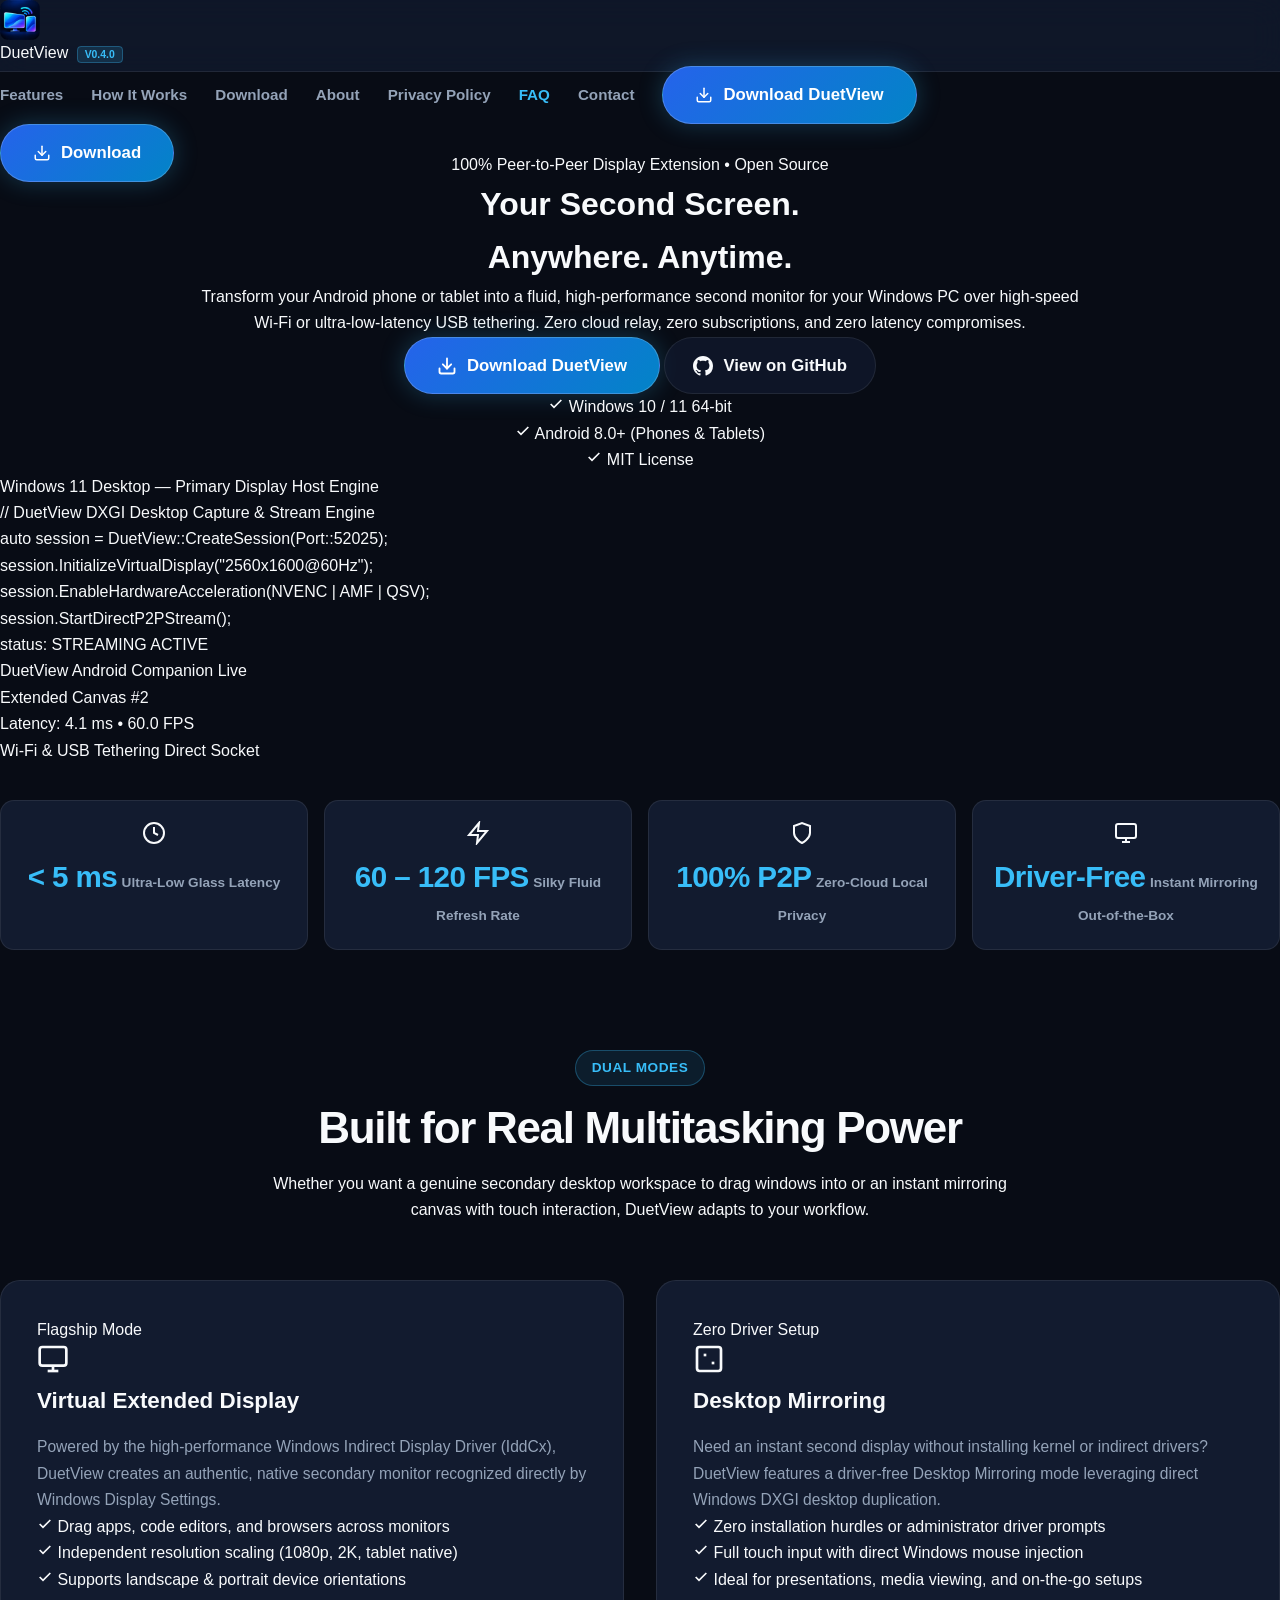
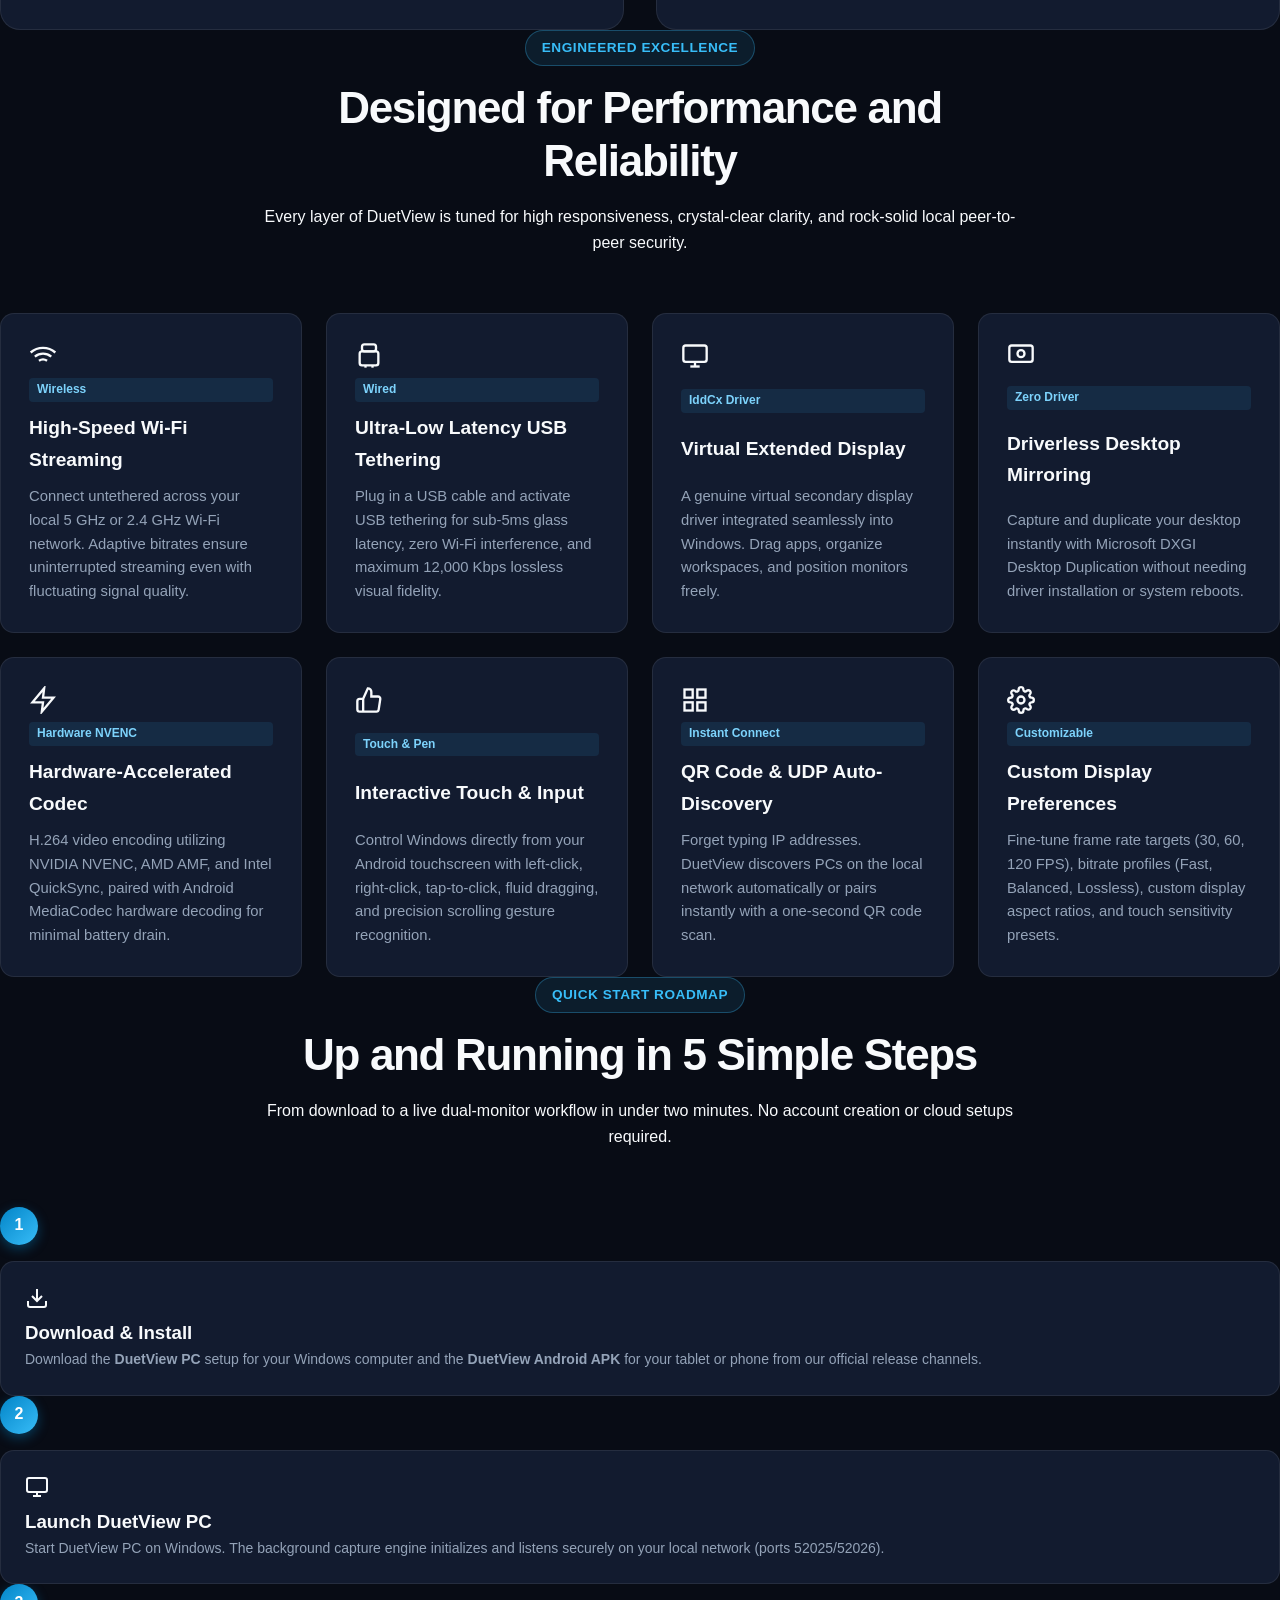
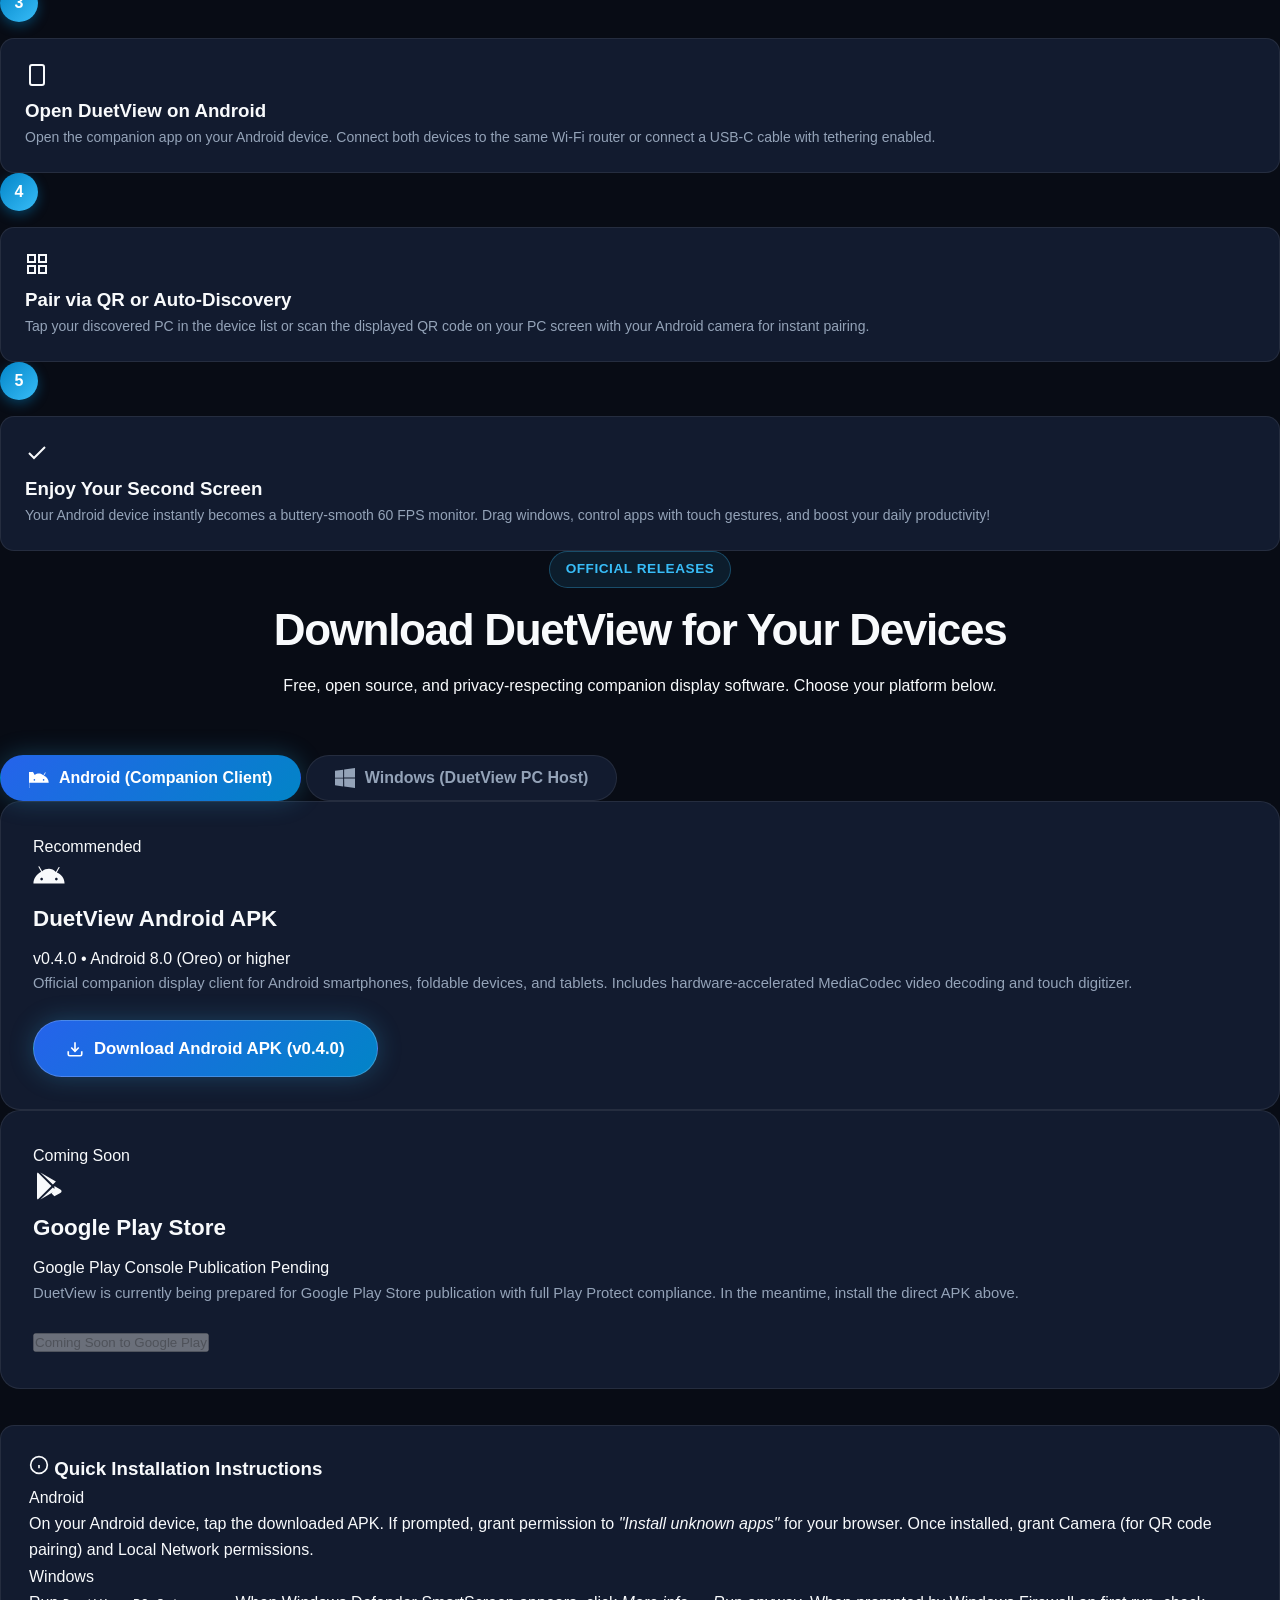
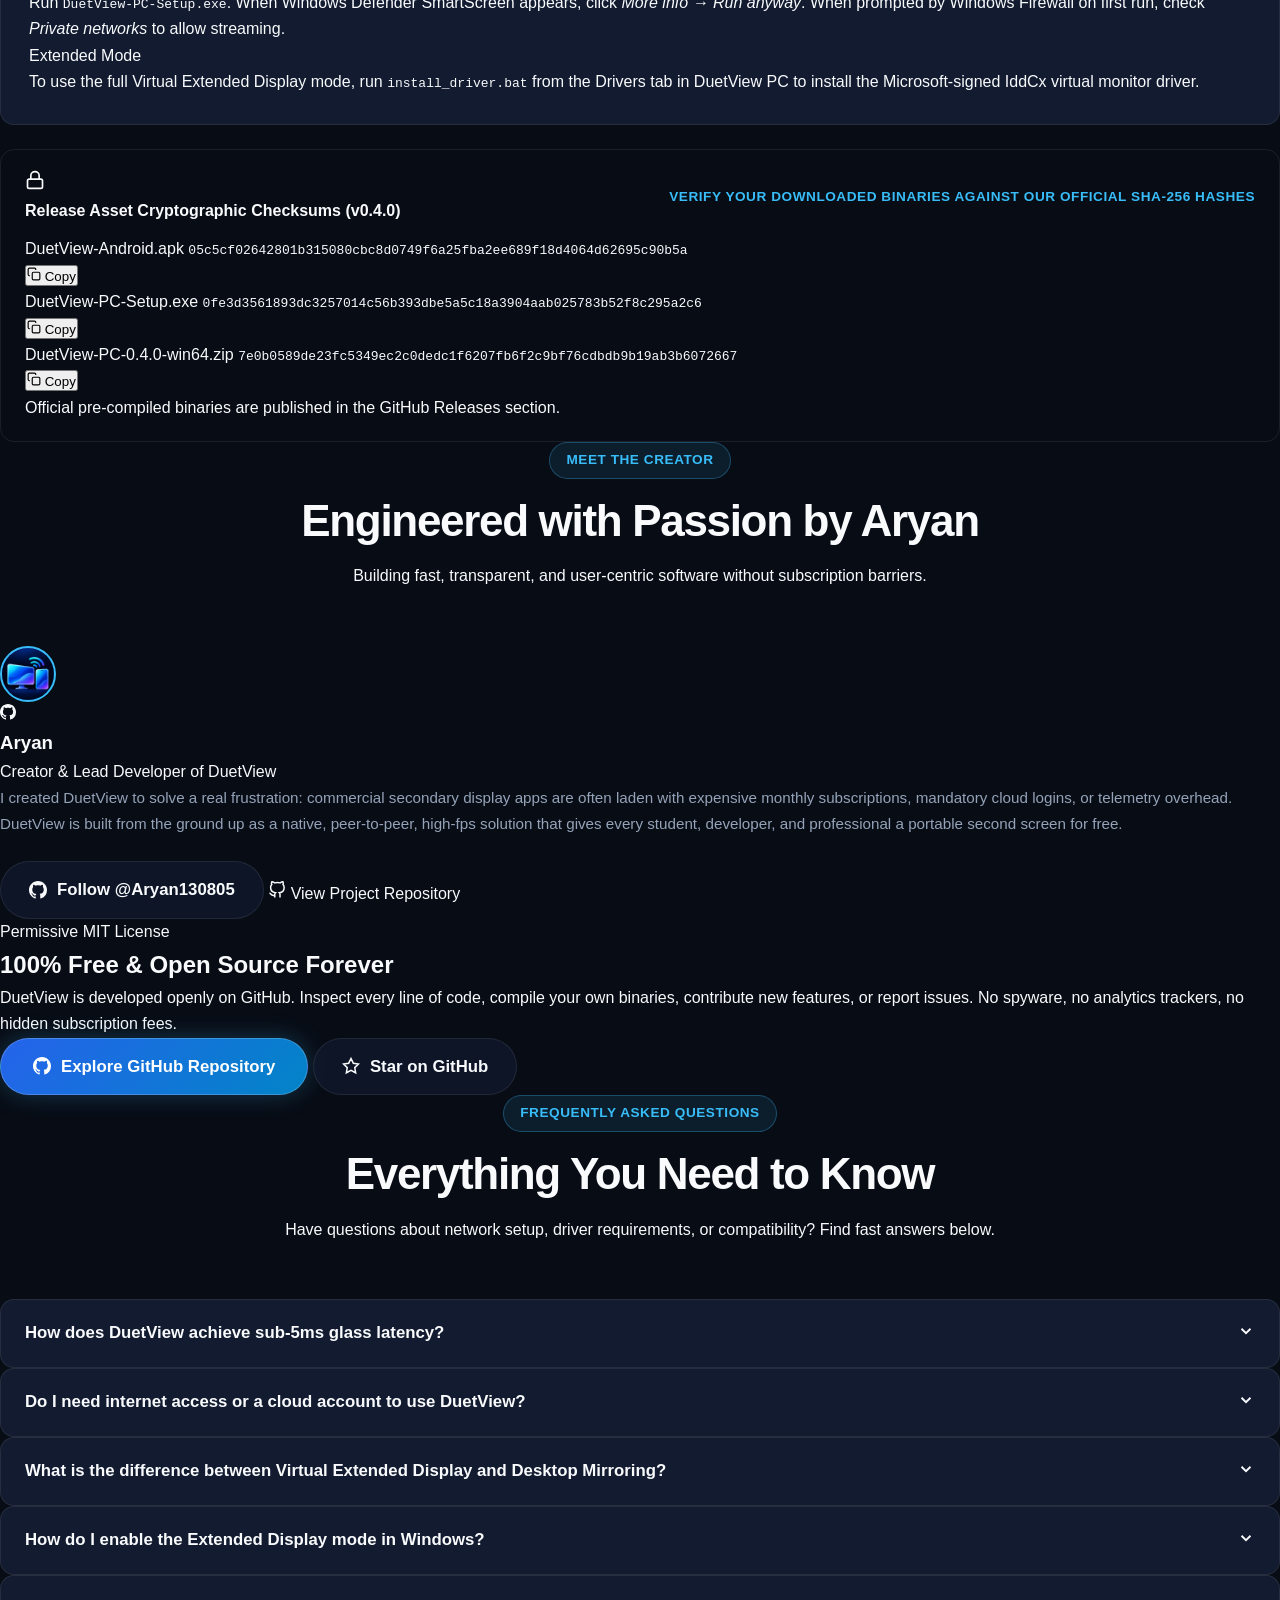
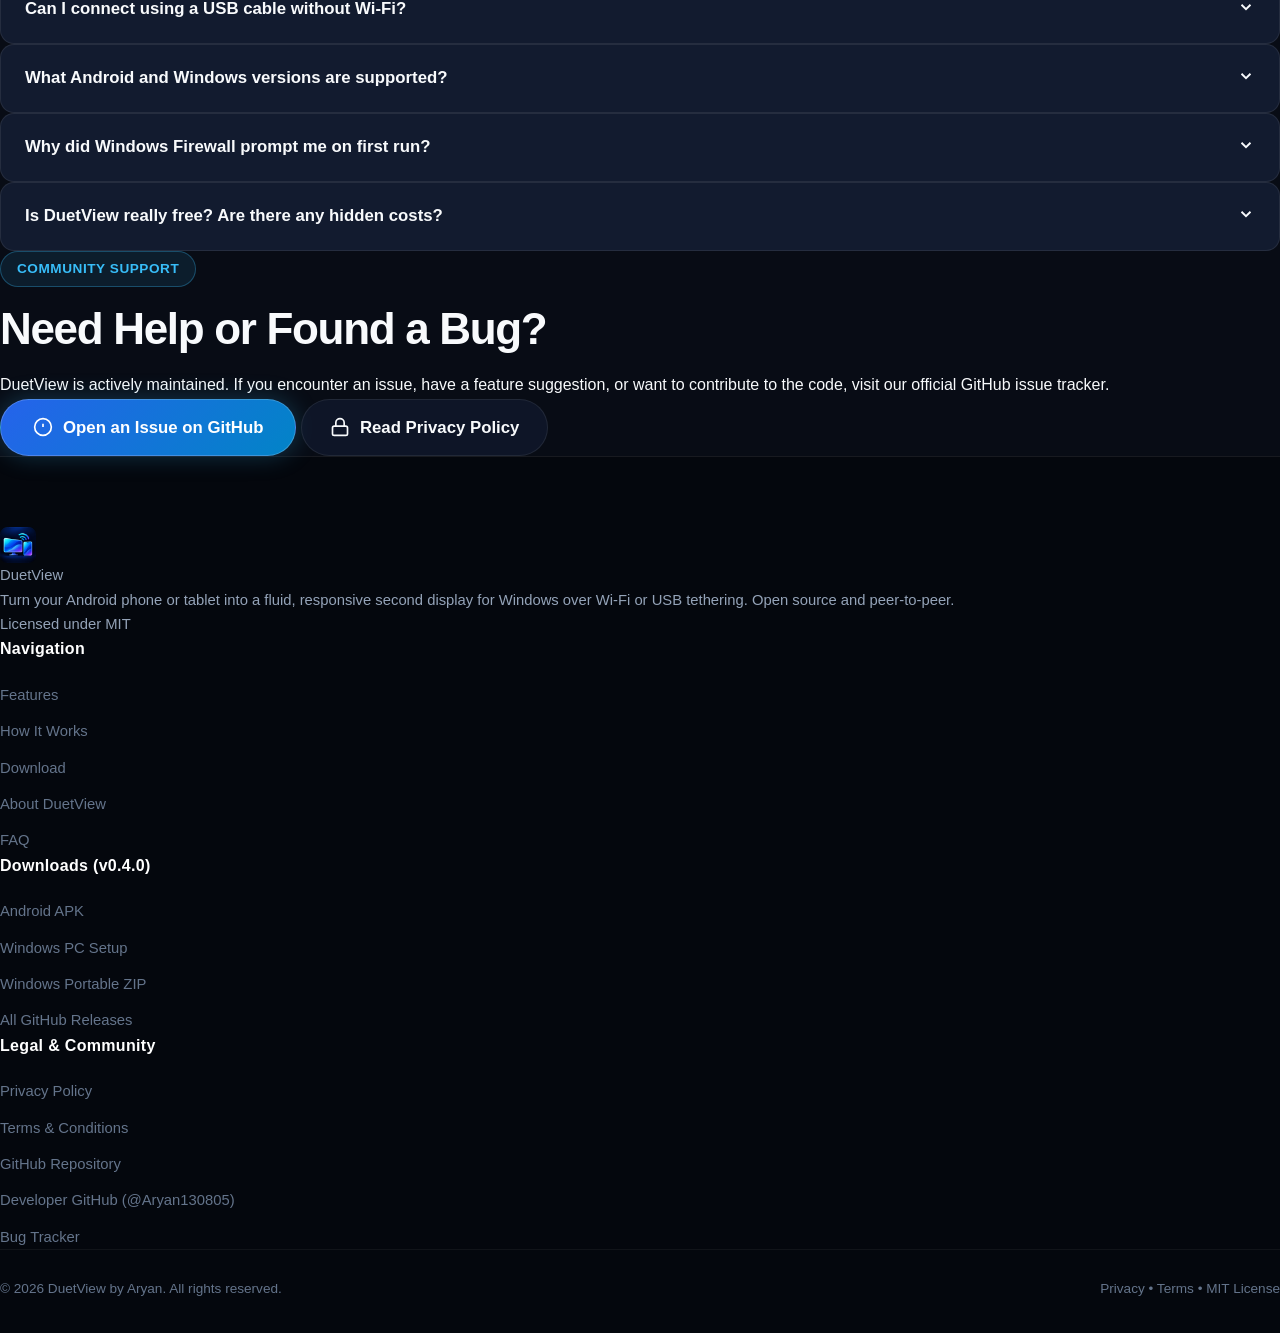
==== index.html @ ce43d52e "feat(website): build official DuetView product website inspired by Campus Saathi" ====
<!DOCTYPE html>
<html lang="en">
<head>
  <meta charset="UTF-8">
  <meta name="viewport" content="width=device-width, initial-scale=1.0">
  <title>DuetView — Turn Your Android Device into a Second Monitor for Windows</title>
  <meta name="description" content="DuetView transforms your Android phone or tablet into a fluid, high-performance second display for Windows over Wi-Fi or USB tethering. 100% peer-to-peer, zero-cloud data, open source.">
  <meta name="keywords" content="DuetView, second display, second monitor, Android monitor, Windows extended display, portable monitor, low latency streaming, IddCx driver, peer-to-peer screen share">
  <meta name="author" content="Aryan (@Aryan130805)">

  <!-- Open Graph / Facebook -->
  <meta property="og:type" content="website">
  <meta property="og:url" content="https://aryan130805.github.io/DuetView/">
  <meta property="og:title" content="DuetView — Your Second Screen. Anywhere. Anytime.">
  <meta property="og:description" content="Transform your Android phone or tablet into a high-performance second monitor for your Windows PC over Wi-Fi or USB tethering. Sub-5ms latency, peer-to-peer, zero cloud relay.">
  <meta property="og:image" content="assets/website/images/duetview_icon.png">

  <!-- Twitter Card -->
  <meta name="twitter:card" content="summary_large_image">
  <meta name="twitter:title" content="DuetView — Turn Your Android Device into a Second Monitor">
  <meta name="twitter:description" content="Zero cloud relay. Sub-5ms latency. Hardware-accelerated H.264 peer-to-peer streaming for Windows & Android.">
  <meta name="twitter:image" content="assets/website/images/duetview_icon.png">

  <!-- Favicon -->
  <link rel="icon" type="image/png" href="favicon.png">
  <link rel="apple-touch-icon" href="assets/website/images/duetview_icon.png">

  <!-- Fonts & Stylesheet -->
  <link rel="preconnect" href="https://fonts.googleapis.com">
  <link rel="preconnect" href="https://fonts.gstatic.com" crossorigin>
  <link href="https://fonts.googleapis.com/css2?family=Inter:wght@300;400;500;600;700;800&family=JetBrains+Mono:wght@400;500;600&display=swap" rel="stylesheet">
  <link rel="stylesheet" href="assets/website/css/style.css">
</head>
<body>

  <!-- =====================================================================
       1. NAVIGATION BAR
       ===================================================================== -->
  <nav class="navbar" id="navbar">
    <div class="nav-container">
      <a href="#" class="nav-brand" aria-label="DuetView Home">
        <img src="assets/website/images/duetview_icon.png" alt="DuetView Logo" class="brand-logo" width="40" height="40">
        <div class="brand-text-group">
          <span class="brand-name">Duet<span class="brand-highlight">View</span></span>
          <span class="brand-badge">v0.4.0</span>
        </div>
      </a>

      <ul class="nav-menu" id="nav-menu">
        <li class="nav-item"><a href="#features" class="nav-link">Features</a></li>
        <li class="nav-item"><a href="#how-it-works" class="nav-link">How It Works</a></li>
        <li class="nav-item"><a href="#download" class="nav-link">Download</a></li>
        <li class="nav-item"><a href="#about" class="nav-link">About</a></li>
        <li class="nav-item"><a href="privacy.html" class="nav-link">Privacy Policy</a></li>
        <li class="nav-item"><a href="#faq" class="nav-link">FAQ</a></li>
        <li class="nav-item"><a href="#contact" class="nav-link">Contact</a></li>
        <li class="nav-item mobile-cta-item">
          <a href="#download" class="btn btn-primary nav-cta-btn">
            <svg width="18" height="18" viewBox="0 0 24 24" fill="none" stroke="currentColor" stroke-width="2" stroke-linecap="round" stroke-linejoin="round"><path d="M21 15v4a2 2 0 0 1-2 2H5a2 2 0 0 1-2-2v-4"></path><polyline points="7 10 12 15 17 10"></polyline><line x1="12" y1="15" x2="12" y2="3"></line></svg>
            Download DuetView
          </a>
        </li>
      </ul>

      <div class="nav-actions">
        <a href="#download" class="btn btn-primary nav-cta-desktop">
          <svg width="18" height="18" viewBox="0 0 24 24" fill="none" stroke="currentColor" stroke-width="2" stroke-linecap="round" stroke-linejoin="round"><path d="M21 15v4a2 2 0 0 1-2 2H5a2 2 0 0 1-2-2v-4"></path><polyline points="7 10 12 15 17 10"></polyline><line x1="12" y1="15" x2="12" y2="3"></line></svg>
          <span>Download</span>
        </a>
        <button class="hamburger" id="hamburger" aria-label="Toggle navigation menu" aria-expanded="false">
          <span class="bar"></span>
          <span class="bar"></span>
          <span class="bar"></span>
        </button>
      </div>
    </div>
  </nav>

  <!-- =====================================================================
       2. HERO SECTION
       ===================================================================== -->
  <header class="hero-section" id="home">
    <div class="hero-glow-blob hero-glow-1"></div>
    <div class="hero-glow-blob hero-glow-2"></div>

    <div class="section-container hero-container">
      <div class="hero-content">
        <div class="badge-pill">
          <span class="pill-dot"></span>
          <span class="pill-text">100% Peer-to-Peer Display Extension • Open Source</span>
        </div>

        <h1 class="hero-title">
          Your Second Screen.<br>
          <span class="text-gradient">Anywhere. Anytime.</span>
        </h1>

        <p class="hero-description">
          Transform your Android phone or tablet into a fluid, high-performance second monitor for your Windows PC over high-speed Wi-Fi or ultra-low-latency USB tethering. Zero cloud relay, zero subscriptions, and zero latency compromises.
        </p>

        <div class="hero-cta-group">
          <a href="#download" class="btn btn-primary btn-lg">
            <svg width="20" height="20" viewBox="0 0 24 24" fill="none" stroke="currentColor" stroke-width="2.2" stroke-linecap="round" stroke-linejoin="round"><path d="M21 15v4a2 2 0 0 1-2 2H5a2 2 0 0 1-2-2v-4"></path><polyline points="7 10 12 15 17 10"></polyline><line x1="12" y1="15" x2="12" y2="3"></line></svg>
            <span>Download DuetView</span>
          </a>
          <a href="https://github.com/Aryan130805/DuetView" target="_blank" rel="noopener noreferrer" class="btn btn-secondary btn-lg">
            <svg width="20" height="20" viewBox="0 0 24 24" fill="currentColor"><path d="M12 0C5.37 0 0 5.37 0 12c0 5.31 3.435 9.795 8.205 11.385.6.105.825-.255.825-.57 0-.285-.015-1.23-.015-2.235-3.015.555-3.795-.735-4.035-1.41-.135-.345-.72-1.41-1.23-1.695-.42-.225-1.02-.78-.015-.795.945-.015 1.62.87 1.845 1.23 1.08 1.815 2.805 1.305 3.495.99.105-.78.42-1.305.765-1.605-2.67-.3-5.46-1.335-5.46-5.925 0-1.305.465-2.385 1.23-3.225-.12-.3-.54-1.53.12-3.18 0 0 1.005-.315 3.3 1.23.96-.27 1.98-.405 3-.405s2.04.135 3 .405c2.295-1.56 3.3-1.23 3.3-1.23.66 1.65.24 2.88.12 3.18.765.84 1.23 1.905 1.23 3.225 0 4.605-2.805 5.625-5.475 5.925.435.375.81 1.095.81 2.22 0 1.605-.015 2.895-.015 3.3 0 .315.225.69.825.57A12.02 12.02 0 0 0 24 12c0-6.63-5.37-12-12-12z"/></svg>
            <span>View on GitHub</span>
          </a>
        </div>

        <div class="hero-proof-badges">
          <div class="proof-badge">
            <svg width="16" height="16" viewBox="0 0 24 24" fill="none" stroke="currentColor" stroke-width="2.5"><polyline points="20 6 9 17 4 12"></polyline></svg>
            <span>Windows 10 / 11 64-bit</span>
          </div>
          <div class="proof-badge">
            <svg width="16" height="16" viewBox="0 0 24 24" fill="none" stroke="currentColor" stroke-width="2.5"><polyline points="20 6 9 17 4 12"></polyline></svg>
            <span>Android 8.0+ (Phones & Tablets)</span>
          </div>
          <div class="proof-badge">
            <svg width="16" height="16" viewBox="0 0 24 24" fill="none" stroke="currentColor" stroke-width="2.5"><polyline points="20 6 9 17 4 12"></polyline></svg>
            <span>MIT License</span>
          </div>
        </div>
      </div>

      <!-- Interactive Dual-Display Showcase Visual -->
      <div class="hero-visual">
        <div class="workspace-mockup-wrapper">
          <!-- Main PC Display Mockup -->
          <div class="mockup-display mockup-pc">
            <div class="mockup-header">
              <div class="mockup-dots">
                <span class="dot dot-red"></span>
                <span class="dot dot-yellow"></span>
                <span class="dot dot-green"></span>
              </div>
              <span class="mockup-title">Windows 11 Desktop — Primary Display</span>
              <span class="mockup-tag">Host Engine</span>
            </div>
            <div class="mockup-screen">
              <div class="mockup-ide">
                <div class="ide-sidebar">
                  <div class="ide-line"></div>
                  <div class="ide-line short"></div>
                  <div class="ide-line"></div>
                </div>
                <div class="ide-code">
                  <span class="code-comment">// DuetView DXGI Desktop Capture & Stream Engine</span><br>
                  <span class="code-kw">auto</span> session = DuetView::CreateSession(Port::<span class="code-val">52025</span>);<br>
                  session.InitializeVirtualDisplay(<span class="code-str">"2560x1600@60Hz"</span>);<br>
                  session.EnableHardwareAcceleration(NVENC | AMF | QSV);<br>
                  session.StartDirectP2PStream();<br>
                  <span class="code-kw">status</span>: <span class="code-highlight">STREAMING ACTIVE</span>
                </div>
              </div>
            </div>
          </div>

          <!-- Connected Android Companion Tablet Mockup -->
          <div class="mockup-display mockup-tablet">
            <div class="mockup-header tablet-header">
              <div class="tablet-camera"></div>
              <span class="mockup-title">DuetView Android Companion</span>
              <span class="live-indicator"><span class="live-dot"></span> Live</span>
            </div>
            <div class="mockup-screen tablet-screen">
              <div class="tablet-content">
                <div class="tablet-badge">Extended Canvas #2</div>
                <div class="tablet-chart">
                  <div class="chart-bar" style="height: 40%"></div>
                  <div class="chart-bar" style="height: 70%"></div>
                  <div class="chart-bar" style="height: 55%"></div>
                  <div class="chart-bar" style="height: 88%"></div>
                  <div class="chart-bar active" style="height: 95%"></div>
                </div>
                <div class="tablet-telemetry-tag">Latency: 4.1 ms • 60.0 FPS</div>
              </div>
            </div>
          </div>

          <!-- Wireless / Cable Sync Wave Element -->
          <div class="sync-beam">
            <div class="beam-glow"></div>
            <span class="beam-label">Wi-Fi & USB Tethering Direct Socket</span>
          </div>
        </div>
      </div>
    </div>

    <!-- Telemetry Stats Bar -->
    <div class="section-container">
      <div class="telemetry-bar">
        <div class="telemetry-card">
          <div class="telemetry-icon-box">
            <svg width="24" height="24" viewBox="0 0 24 24" fill="none" stroke="currentColor" stroke-width="2"><circle cx="12" cy="12" r="10"></circle><polyline points="12 6 12 12 16 14"></polyline></svg>
          </div>
          <div class="telemetry-text">
            <span class="telemetry-value">&lt; 5 ms</span>
            <span class="telemetry-label">Ultra-Low Glass Latency</span>
          </div>
        </div>

        <div class="telemetry-card">
          <div class="telemetry-icon-box">
            <svg width="24" height="24" viewBox="0 0 24 24" fill="none" stroke="currentColor" stroke-width="2"><polygon points="13 2 3 14 12 14 11 22 21 10 12 10 13 2"></polygon></svg>
          </div>
          <div class="telemetry-text">
            <span class="telemetry-value">60 – 120 FPS</span>
            <span class="telemetry-label">Silky Fluid Refresh Rate</span>
          </div>
        </div>

        <div class="telemetry-card">
          <div class="telemetry-icon-box">
            <svg width="24" height="24" viewBox="0 0 24 24" fill="none" stroke="currentColor" stroke-width="2"><path d="M12 22s8-4 8-10V5l-8-3-8 3v7c0 6 8 10 8 10z"></path></svg>
          </div>
          <div class="telemetry-text">
            <span class="telemetry-value">100% P2P</span>
            <span class="telemetry-label">Zero-Cloud Local Privacy</span>
          </div>
        </div>

        <div class="telemetry-card">
          <div class="telemetry-icon-box">
            <svg width="24" height="24" viewBox="0 0 24 24" fill="none" stroke="currentColor" stroke-width="2"><rect x="2" y="3" width="20" height="14" rx="2" ry="2"></rect><line x1="8" y1="21" x2="16" y2="21"></line><line x1="12" y1="17" x2="12" y2="21"></line></svg>
          </div>
          <div class="telemetry-text">
            <span class="telemetry-value">Driver-Free</span>
            <span class="telemetry-label">Instant Mirroring Out-of-the-Box</span>
          </div>
        </div>
      </div>
    </div>
  </header>

  <!-- =====================================================================
       3. ABOUT DUETVIEW SECTION
       ===================================================================== -->
  <section class="section-block" id="about">
    <div class="section-container">
      <div class="section-header text-center">
        <span class="section-tag">DUAL MODES</span>
        <h2 class="section-title">Built for Real Multitasking Power</h2>
        <p class="section-subtitle">
          Whether you want a genuine secondary desktop workspace to drag windows into or an instant mirroring canvas with touch interaction, DuetView adapts to your workflow.
        </p>
      </div>

      <div class="about-grid">
        <div class="about-card">
          <div class="about-badge">Flagship Mode</div>
          <div class="about-icon-box">
            <svg width="32" height="32" viewBox="0 0 24 24" fill="none" stroke="currentColor" stroke-width="2"><rect x="2" y="3" width="20" height="14" rx="2" ry="2"></rect><line x1="8" y1="21" x2="16" y2="21"></line><line x1="12" y1="17" x2="12" y2="21"></line></svg>
          </div>
          <h3 class="about-title">Virtual Extended Display</h3>
          <p class="about-text">
            Powered by the high-performance Windows Indirect Display Driver (IddCx), DuetView creates an authentic, native secondary monitor recognized directly by Windows Display Settings.
          </p>
          <ul class="about-list">
            <li><svg width="16" height="16" viewBox="0 0 24 24" fill="none" stroke="currentColor" stroke-width="2.5"><polyline points="20 6 9 17 4 12"></polyline></svg> Drag apps, code editors, and browsers across monitors</li>
            <li><svg width="16" height="16" viewBox="0 0 24 24" fill="none" stroke="currentColor" stroke-width="2.5"><polyline points="20 6 9 17 4 12"></polyline></svg> Independent resolution scaling (1080p, 2K, tablet native)</li>
            <li><svg width="16" height="16" viewBox="0 0 24 24" fill="none" stroke="currentColor" stroke-width="2.5"><polyline points="20 6 9 17 4 12"></polyline></svg> Supports landscape & portrait device orientations</li>
          </ul>
        </div>

        <div class="about-card">
          <div class="about-badge">Zero Driver Setup</div>
          <div class="about-icon-box">
            <svg width="32" height="32" viewBox="0 0 24 24" fill="none" stroke="currentColor" stroke-width="2"><rect x="3" y="3" width="18" height="18" rx="2" ry="2"></rect><polyline points="10 9 9 9 8 9"></polyline><polyline points="14 15 15 15 16 15"></polyline></svg>
          </div>
          <h3 class="about-title">Desktop Mirroring</h3>
          <p class="about-text">
            Need an instant second display without installing kernel or indirect drivers? DuetView features a driver-free Desktop Mirroring mode leveraging direct Windows DXGI desktop duplication.
          </p>
          <ul class="about-list">
            <li><svg width="16" height="16" viewBox="0 0 24 24" fill="none" stroke="currentColor" stroke-width="2.5"><polyline points="20 6 9 17 4 12"></polyline></svg> Zero installation hurdles or administrator driver prompts</li>
            <li><svg width="16" height="16" viewBox="0 0 24 24" fill="none" stroke="currentColor" stroke-width="2.5"><polyline points="20 6 9 17 4 12"></polyline></svg> Full touch input with direct Windows mouse injection</li>
            <li><svg width="16" height="16" viewBox="0 0 24 24" fill="none" stroke="currentColor" stroke-width="2.5"><polyline points="20 6 9 17 4 12"></polyline></svg> Ideal for presentations, media viewing, and on-the-go setups</li>
          </ul>
        </div>
      </div>
    </div>
  </section>

  <!-- =====================================================================
       4. FEATURES SECTION (8 CARDS)
       ===================================================================== -->
  <section class="section-block bg-subtle" id="features">
    <div class="section-container">
      <div class="section-header text-center">
        <span class="section-tag">ENGINEERED EXCELLENCE</span>
        <h2 class="section-title">Designed for Performance and Reliability</h2>
        <p class="section-subtitle">
          Every layer of DuetView is tuned for high responsiveness, crystal-clear clarity, and rock-solid local peer-to-peer security.
        </p>
      </div>

      <div class="features-grid">
        <!-- Feature 1 -->
        <div class="feature-card">
          <div class="feature-icon">
            <svg width="28" height="28" viewBox="0 0 24 24" fill="none" stroke="currentColor" stroke-width="2"><path d="M5 12.55a11 11 0 0 1 14.08 0"></path><path d="M1.42 9a16 16 0 0 1 21.16 0"></path><path d="M8.53 16.11a6 6 0 0 1 6.95 0"></path><line x1="12" y1="20" x2="12.01" y2="20"></line></svg>
          </div>
          <span class="feature-tag">Wireless</span>
          <h3 class="feature-title">High-Speed Wi-Fi Streaming</h3>
          <p class="feature-desc">Connect untethered across your local 5 GHz or 2.4 GHz Wi-Fi network. Adaptive bitrates ensure uninterrupted streaming even with fluctuating signal quality.</p>
        </div>

        <!-- Feature 2 -->
        <div class="feature-card">
          <div class="feature-icon">
            <svg width="28" height="28" viewBox="0 0 24 24" fill="none" stroke="currentColor" stroke-width="2"><rect x="6" y="2" width="12" height="6" rx="2"></rect><rect x="4" y="8" width="16" height="12" rx="2"></rect><line x1="9" y1="20" x2="9" y2="22"></line><line x1="15" y1="20" x2="15" y2="22"></line></svg>
          </div>
          <span class="feature-tag">Wired</span>
          <h3 class="feature-title">Ultra-Low Latency USB Tethering</h3>
          <p class="feature-desc">Plug in a USB cable and activate USB tethering for sub-5ms glass latency, zero Wi-Fi interference, and maximum 12,000 Kbps lossless visual fidelity.</p>
        </div>

        <!-- Feature 3 -->
        <div class="feature-card">
          <div class="feature-icon">
            <svg width="28" height="28" viewBox="0 0 24 24" fill="none" stroke="currentColor" stroke-width="2"><rect x="2" y="3" width="20" height="14" rx="2"></rect><line x1="8" y1="21" x2="16" y2="21"></line><line x1="12" y1="17" x2="12" y2="21"></line></svg>
          </div>
          <span class="feature-tag">IddCx Driver</span>
          <h3 class="feature-title">Virtual Extended Display</h3>
          <p class="feature-desc">A genuine virtual secondary display driver integrated seamlessly into Windows. Drag apps, organize workspaces, and position monitors freely.</p>
        </div>

        <!-- Feature 4 -->
        <div class="feature-card">
          <div class="feature-icon">
            <svg width="28" height="28" viewBox="0 0 24 24" fill="none" stroke="currentColor" stroke-width="2"><rect x="2" y="3" width="20" height="14" rx="2"></rect><circle cx="12" cy="10" r="3"></circle></svg>
          </div>
          <span class="feature-tag">Zero Driver</span>
          <h3 class="feature-title">Driverless Desktop Mirroring</h3>
          <p class="feature-desc">Capture and duplicate your desktop instantly with Microsoft DXGI Desktop Duplication without needing driver installation or system reboots.</p>
        </div>

        <!-- Feature 5 -->
        <div class="feature-card">
          <div class="feature-icon">
            <svg width="28" height="28" viewBox="0 0 24 24" fill="none" stroke="currentColor" stroke-width="2"><polygon points="13 2 3 14 12 14 11 22 21 10 12 10 13 2"></polygon></svg>
          </div>
          <span class="feature-tag">Hardware NVENC</span>
          <h3 class="feature-title">Hardware-Accelerated Codec</h3>
          <p class="feature-desc">H.264 video encoding utilizing NVIDIA NVENC, AMD AMF, and Intel QuickSync, paired with Android MediaCodec hardware decoding for minimal battery drain.</p>
        </div>

        <!-- Feature 6 -->
        <div class="feature-card">
          <div class="feature-icon">
            <svg width="28" height="28" viewBox="0 0 24 24" fill="none" stroke="currentColor" stroke-width="2"><path d="M14 9V5a3 3 0 0 0-3-3l-4 9v11h11.28a2 2 0 0 0 2-1.7l1.38-9a2 2 0 0 0-2-2.3zM7 22H4a2 2 0 0 1-2-2v-7a2 2 0 0 1 2-2h3"></path></svg>
          </div>
          <span class="feature-tag">Touch & Pen</span>
          <h3 class="feature-title">Interactive Touch & Input</h3>
          <p class="feature-desc">Control Windows directly from your Android touchscreen with left-click, right-click, tap-to-click, fluid dragging, and precision scrolling gesture recognition.</p>
        </div>

        <!-- Feature 7 -->
        <div class="feature-card">
          <div class="feature-icon">
            <svg width="28" height="28" viewBox="0 0 24 24" fill="none" stroke="currentColor" stroke-width="2"><rect x="3" y="3" width="7" height="7"></rect><rect x="14" y="3" width="7" height="7"></rect><rect x="14" y="14" width="7" height="7"></rect><rect x="3" y="14" width="7" height="7"></rect></svg>
          </div>
          <span class="feature-tag">Instant Connect</span>
          <h3 class="feature-title">QR Code & UDP Auto-Discovery</h3>
          <p class="feature-desc">Forget typing IP addresses. DuetView discovers PCs on the local network automatically or pairs instantly with a one-second QR code scan.</p>
        </div>

        <!-- Feature 8 -->
        <div class="feature-card">
          <div class="feature-icon">
            <svg width="28" height="28" viewBox="0 0 24 24" fill="none" stroke="currentColor" stroke-width="2"><circle cx="12" cy="12" r="3"></circle><path d="M19.4 15a1.65 1.65 0 0 0 .33 1.82l.06.06a2 2 0 0 1 0 2.83 2 2 0 0 1-2.83 0l-.06-.06a1.65 1.65 0 0 0-1.82-.33 1.65 1.65 0 0 0-1 1.51V21a2 2 0 0 1-2 2 2 2 0 0 1-2-2v-.09A1.65 1.65 0 0 0 9 19.4a1.65 1.65 0 0 0-1.82.33l-.06.06a2 2 0 0 1-2.83 0 2 2 0 0 1 0-2.83l.06-.06a1.65 1.65 0 0 0 .33-1.82 1.65 1.65 0 0 0-1.51-1H3a2 2 0 0 1-2-2 2 2 0 0 1 2-2h.09A1.65 1.65 0 0 0 4.6 9a1.65 1.65 0 0 0-.33-1.82l-.06-.06a2 2 0 0 1 0-2.83 2 2 0 0 1 2.83 0l.06.06a1.65 1.65 0 0 0 1.82.33H9a1.65 1.65 0 0 0 1-1.51V3a2 2 0 0 1 2-2 2 2 0 0 1 2 2v.09a1.65 1.65 0 0 0 1 1.51 1.65 1.65 0 0 0 1.82-.33l.06-.06a2 2 0 0 1 2.83 0 2 2 0 0 1 0 2.83l-.06.06a1.65 1.65 0 0 0-.33 1.82V9a1.65 1.65 0 0 0 1.51 1H21a2 2 0 0 1 2 2 2 2 0 0 1-2 2h-.09a1.65 1.65 0 0 0-1.51 1z"></path></svg>
          </div>
          <span class="feature-tag">Customizable</span>
          <h3 class="feature-title">Custom Display Preferences</h3>
          <p class="feature-desc">Fine-tune frame rate targets (30, 60, 120 FPS), bitrate profiles (Fast, Balanced, Lossless), custom display aspect ratios, and touch sensitivity presets.</p>
        </div>
      </div>
    </div>
  </section>

  <!-- =====================================================================
       5. HOW IT WORKS SECTION (5-STEP ROADMAP)
       ===================================================================== -->
  <section class="section-block" id="how-it-works">
    <div class="section-container">
      <div class="section-header text-center">
        <span class="section-tag">QUICK START ROADMAP</span>
        <h2 class="section-title">Up and Running in 5 Simple Steps</h2>
        <p class="section-subtitle">
          From download to a live dual-monitor workflow in under two minutes. No account creation or cloud setups required.
        </p>
      </div>

      <div class="roadmap-timeline">
        <!-- Step 1 -->
        <div class="roadmap-step">
          <div class="step-marker">
            <span class="step-number">1</span>
          </div>
          <div class="step-card">
            <div class="step-icon">
              <svg width="24" height="24" viewBox="0 0 24 24" fill="none" stroke="currentColor" stroke-width="2"><path d="M21 15v4a2 2 0 0 1-2 2H5a2 2 0 0 1-2-2v-4"></path><polyline points="7 10 12 15 17 10"></polyline><line x1="12" y1="15" x2="12" y2="3"></line></svg>
            </div>
            <h3 class="step-title">Download & Install</h3>
            <p class="step-text">Download the <strong>DuetView PC</strong> setup for your Windows computer and the <strong>DuetView Android APK</strong> for your tablet or phone from our official release channels.</p>
          </div>
        </div>

        <!-- Step 2 -->
        <div class="roadmap-step">
          <div class="step-marker">
            <span class="step-number">2</span>
          </div>
          <div class="step-card">
            <div class="step-icon">
              <svg width="24" height="24" viewBox="0 0 24 24" fill="none" stroke="currentColor" stroke-width="2"><rect x="2" y="3" width="20" height="14" rx="2"></rect><line x1="8" y1="21" x2="16" y2="21"></line><line x1="12" y1="17" x2="12" y2="21"></line></svg>
            </div>
            <h3 class="step-title">Launch DuetView PC</h3>
            <p class="step-text">Start DuetView PC on Windows. The background capture engine initializes and listens securely on your local network (ports 52025/52026).</p>
          </div>
        </div>

        <!-- Step 3 -->
        <div class="roadmap-step">
          <div class="step-marker">
            <span class="step-number">3</span>
          </div>
          <div class="step-card">
            <div class="step-icon">
              <svg width="24" height="24" viewBox="0 0 24 24" fill="none" stroke="currentColor" stroke-width="2"><rect x="5" y="2" width="14" height="20" rx="2" ry="2"></rect><line x1="12" y1="18" x2="12.01" y2="18"></line></svg>
            </div>
            <h3 class="step-title">Open DuetView on Android</h3>
            <p class="step-text">Open the companion app on your Android device. Connect both devices to the same Wi-Fi router or connect a USB-C cable with tethering enabled.</p>
          </div>
        </div>

        <!-- Step 4 -->
        <div class="roadmap-step">
          <div class="step-marker">
            <span class="step-number">4</span>
          </div>
          <div class="step-card">
            <div class="step-icon">
              <svg width="24" height="24" viewBox="0 0 24 24" fill="none" stroke="currentColor" stroke-width="2"><rect x="3" y="3" width="7" height="7"></rect><rect x="14" y="3" width="7" height="7"></rect><rect x="14" y="14" width="7" height="7"></rect><rect x="3" y="14" width="7" height="7"></rect></svg>
            </div>
            <h3 class="step-title">Pair via QR or Auto-Discovery</h3>
            <p class="step-text">Tap your discovered PC in the device list or scan the displayed QR code on your PC screen with your Android camera for instant pairing.</p>
          </div>
        </div>

        <!-- Step 5 -->
        <div class="roadmap-step">
          <div class="step-marker">
            <span class="step-number">5</span>
          </div>
          <div class="step-card">
            <div class="step-icon">
              <svg width="24" height="24" viewBox="0 0 24 24" fill="none" stroke="currentColor" stroke-width="2"><polyline points="20 6 9 17 4 12"></polyline></svg>
            </div>
            <h3 class="step-title">Enjoy Your Second Screen</h3>
            <p class="step-text">Your Android device instantly becomes a buttery-smooth 60 FPS monitor. Drag windows, control apps with touch gestures, and boost your daily productivity!</p>
          </div>
        </div>
      </div>
    </div>
  </section>

  <!-- =====================================================================
       6. DOWNLOAD SECTION
       ===================================================================== -->
  <section class="section-block bg-subtle" id="download">
    <div class="section-container">
      <div class="section-header text-center">
        <span class="section-tag">OFFICIAL RELEASES</span>
        <h2 class="section-title">Download DuetView for Your Devices</h2>
        <p class="section-subtitle">
          Free, open source, and privacy-respecting companion display software. Choose your platform below.
        </p>
      </div>

      <!-- Platform Switcher Tabs -->
      <div class="download-tabs-wrapper">
        <div class="download-tab-buttons">
          <button class="tab-btn active" data-tab="tab-android">
            <svg width="20" height="20" viewBox="0 0 24 24" fill="currentColor"><path d="M17.523 15.3414c-.5511 0-.9993-.4486-.9993-.9997s.4482-.9993.9993-.9993c.551 0 .9993.4482.9993.9993.0001.5511-.4483.9997-.9993.9997m-11.046 0c-.5511 0-.9993-.4486-.9993-.9997s.4482-.9993.9993-.9993c.5511 0 .9993.4482.9993.9993 0 .5511-.4482.9997-.9993.9997m11.4045-6.02l1.9973-3.4592a.416.416 0 00-.1521-.5676.416.416 0 00-.5676.1521l-2.0223 3.503C15.5902 7.2433 13.8533 6.64 12 6.64s-3.5902.6033-5.1367 1.7097L4.841 4.8467a.416.416 0 00-.5677-.1521.4157.4157 0 00-.152 5676l1.9972 3.4592C2.6889 10.5738.3333 13.8533.3333 17.6667h23.3334c0-3.8134-2.3556-7.0929-5.7867-8.3453"/></svg>
            <span>Android (Companion Client)</span>
          </button>
          <button class="tab-btn" data-tab="tab-windows">
            <svg width="20" height="20" viewBox="0 0 24 24" fill="currentColor"><path d="M0 3.449L9.75 2.1v9.451H0m10.949-9.602L24 0v11.4H10.949M0 12.6h9.75v9.451L0 20.699M10.949 12.6H24V24l-12.9-1.801"/></svg>
            <span>Windows (DuetView PC Host)</span>
          </button>
        </div>

        <!-- Android Downloads -->
        <div class="download-tab-pane active" id="tab-android">
          <div class="download-cards-grid">
            <div class="download-card featured">
              <div class="card-status-badge">Recommended</div>
              <div class="download-card-header">
                <div class="dl-icon-box android-box">
                  <svg width="32" height="32" viewBox="0 0 24 24" fill="currentColor"><path d="M17.523 15.3414c-.5511 0-.9993-.4486-.9993-.9997s.4482-.9993.9993-.9993c.551 0 .9993.4482.9993.9993.0001.5511-.4483.9997-.9993.9997m-11.046 0c-.5511 0-.9993-.4486-.9993-.9997s.4482-.9993.9993-.9993c.5511 0 .9993.4482.9993.9993 0 .5511-.4482.9997-.9993.9997m11.4045-6.02l1.9973-3.4592a.416.416 0 00-.1521-.5676.416.416 0 00-.5676.1521l-2.0223 3.503C15.5902 7.2433 13.8533 6.64 12 6.64s-3.5902.6033-5.1367 1.7097L4.841 4.8467a.416.416 0 00-.5677-.1521.4157.4157 0 00-.152.5676l1.9972 3.4592C2.6889 10.5738.3333 13.8533.3333 17.6667h23.3334c0-3.8134-2.3556-7.0929-5.7867-8.3453"/></svg>
                </div>
                <div>
                  <h3 class="dl-title">DuetView Android APK</h3>
                  <span class="dl-meta">v0.4.0 • Android 8.0 (Oreo) or higher</span>
                </div>
              </div>
              <p class="dl-desc">Official companion display client for Android smartphones, foldable devices, and tablets. Includes hardware-accelerated MediaCodec video decoding and touch digitizer.</p>
              <div class="dl-actions">
                <a href="https://github.com/Aryan130805/DuetView/releases/download/v0.4.0/DuetView-Android.apk" class="btn btn-primary btn-block">
                  <svg width="18" height="18" viewBox="0 0 24 24" fill="none" stroke="currentColor" stroke-width="2.2"><path d="M21 15v4a2 2 0 0 1-2 2H5a2 2 0 0 1-2-2v-4"></path><polyline points="7 10 12 15 17 10"></polyline><line x1="12" y1="15" x2="12" y2="3"></line></svg>
                  <span>Download Android APK (v0.4.0)</span>
                </a>
              </div>
            </div>

            <div class="download-card disabled-card">
              <div class="card-status-badge pending-badge">Coming Soon</div>
              <div class="download-card-header">
                <div class="dl-icon-box playstore-box">
                  <svg width="32" height="32" viewBox="0 0 24 24" fill="currentColor"><path d="M3.609 1.814L13.793 12 3.61 22.186a2.38 2.38 0 0 1-.61-.926V2.74c.14-.356.35-.67.609-.926zm11.305 11.307l2.257 2.257-11.64 6.72 9.383-8.977zm0-2.242L5.53 1.902l11.64 6.72-2.256 2.257zm1.121 1.121l4.47 2.581c1.233.712 1.233 1.87 0 2.582l-4.47 2.581-2.09-2.09 2.09-2.09z"/></svg>
                </div>
                <div>
                  <h3 class="dl-title">Google Play Store</h3>
                  <span class="dl-meta">Google Play Console Publication Pending</span>
                </div>
              </div>
              <p class="dl-desc">DuetView is currently being prepared for Google Play Store publication with full Play Protect compliance. In the meantime, install the direct APK above.</p>
              <div class="dl-actions">
                <button class="btn btn-disabled btn-block" disabled>
                  <span>Coming Soon to Google Play</span>
                </button>
              </div>
            </div>
          </div>
        </div>

        <!-- Windows Downloads -->
        <div class="download-tab-pane" id="tab-windows">
          <div class="download-cards-grid">
            <div class="download-card featured">
              <div class="card-status-badge">Recommended</div>
              <div class="download-card-header">
                <div class="dl-icon-box windows-box">
                  <svg width="32" height="32" viewBox="0 0 24 24" fill="currentColor"><path d="M0 3.449L9.75 2.1v9.451H0m10.949-9.602L24 0v11.4H10.949M0 12.6h9.75v9.451L0 20.699M10.949 12.6H24V24l-12.9-1.801"/></svg>
                </div>
                <div>
                  <h3 class="dl-title">DuetView PC Setup (Installer)</h3>
                  <span class="dl-meta">v0.4.0 • Windows 10 & 11 (64-bit)</span>
                </div>
              </div>
              <p class="dl-desc">Standard Windows desktop installer. Installs DuetView PC, configures Windows Firewall permissions, and bundles optional Virtual Display Driver components.</p>
              <div class="dl-actions">
                <a href="https://github.com/Aryan130805/DuetView/releases/download/v0.4.0/DuetView-PC-Setup.exe" class="btn btn-primary btn-block">
                  <svg width="18" height="18" viewBox="0 0 24 24" fill="none" stroke="currentColor" stroke-width="2.2"><path d="M21 15v4a2 2 0 0 1-2 2H5a2 2 0 0 1-2-2v-4"></path><polyline points="7 10 12 15 17 10"></polyline><line x1="12" y1="15" x2="12" y2="3"></line></svg>
                  <span>Download Windows Installer (.exe)</span>
                </a>
              </div>
            </div>

            <div class="download-card">
              <div class="card-status-badge neutral-badge">Portable</div>
              <div class="download-card-header">
                <div class="dl-icon-box windows-box">
                  <svg width="32" height="32" viewBox="0 0 24 24" fill="currentColor"><path d="M0 3.449L9.75 2.1v9.451H0m10.949-9.602L24 0v11.4H10.949M0 12.6h9.75v9.451L0 20.699M10.949 12.6H24V24l-12.9-1.801"/></svg>
                </div>
                <div>
                  <h3 class="dl-title">DuetView PC Portable (ZIP)</h3>
                  <span class="dl-meta">v0.4.0 • Windows 10 & 11 (64-bit)</span>
                </div>
              </div>
              <p class="dl-desc">Zero-installation portable archive. Extract and run DuetView PC directly from any folder or USB flash drive without touching the Windows registry.</p>
              <div class="dl-actions">
                <a href="https://github.com/Aryan130805/DuetView/releases/download/v0.4.0/DuetView-PC-0.4.0-win64.zip" class="btn btn-secondary btn-block">
                  <svg width="18" height="18" viewBox="0 0 24 24" fill="none" stroke="currentColor" stroke-width="2.2"><path d="M21 15v4a2 2 0 0 1-2 2H5a2 2 0 0 1-2-2v-4"></path><polyline points="7 10 12 15 17 10"></polyline><line x1="12" y1="15" x2="12" y2="3"></line></svg>
                  <span>Download Portable Archive (.zip)</span>
                </a>
              </div>
            </div>
          </div>
        </div>
      </div>

      <!-- Installation Guide Sub-Section -->
      <div class="install-guide-box">
        <h3 class="guide-box-title">
          <svg width="20" height="20" viewBox="0 0 24 24" fill="none" stroke="currentColor" stroke-width="2"><circle cx="12" cy="12" r="10"></circle><line x1="12" y1="16" x2="12" y2="12"></line><line x1="12" y1="8" x2="12.01" y2="8"></line></svg>
          Quick Installation Instructions
        </h3>
        <div class="guide-steps-grid">
          <div class="guide-step">
            <span class="guide-step-tag">Android</span>
            <p>On your Android device, tap the downloaded APK. If prompted, grant permission to <em>"Install unknown apps"</em> for your browser. Once installed, grant Camera (for QR code pairing) and Local Network permissions.</p>
          </div>
          <div class="guide-step">
            <span class="guide-step-tag">Windows</span>
            <p>Run <code>DuetView-PC-Setup.exe</code>. When Windows Defender SmartScreen appears, click <em>More info &rarr; Run anyway</em>. When prompted by Windows Firewall on first run, check <em>Private networks</em> to allow streaming.</p>
          </div>
          <div class="guide-step">
            <span class="guide-step-tag">Extended Mode</span>
            <p>To use the full Virtual Extended Display mode, run <code>install_driver.bat</code> from the Drivers tab in DuetView PC to install the Microsoft-signed IddCx virtual monitor driver.</p>
          </div>
        </div>
      </div>

      <!-- SHA-256 Cryptographic Checksum Box -->
      <div class="checksum-box">
        <div class="checksum-header">
          <div class="checksum-title-group">
            <svg width="20" height="20" viewBox="0 0 24 24" fill="none" stroke="currentColor" stroke-width="2"><rect x="3" y="11" width="18" height="11" rx="2" ry="2"></rect><path d="M7 11V7a5 5 0 0 1 10 0v4"></path></svg>
            <h4 class="checksum-title">Release Asset Cryptographic Checksums (v0.4.0)</h4>
          </div>
          <span class="checksum-subtitle">Verify your downloaded binaries against our official SHA-256 hashes</span>
        </div>

        <div class="checksum-list">
          <!-- Item 1: Android APK -->
          <div class="checksum-item">
            <div class="checksum-info">
              <span class="checksum-file">DuetView-Android.apk</span>
              <code class="checksum-hash" id="hash-apk">05c5cf02642801b315080cbc8d0749f6a25fba2ee689f18d4064d62695c90b5a</code>
            </div>
            <button class="btn btn-outline btn-sm copy-checksum-btn" data-checksum="05c5cf02642801b315080cbc8d0749f6a25fba2ee689f18d4064d62695c90b5a" aria-label="Copy Android APK checksum">
              <svg width="14" height="14" viewBox="0 0 24 24" fill="none" stroke="currentColor" stroke-width="2"><rect x="9" y="9" width="13" height="13" rx="2" ry="2"></rect><path d="M5 15H4a2 2 0 0 1-2-2V4a2 2 0 0 1 2-2h9a2 2 0 0 1 2 2v1"></path></svg>
              <span>Copy</span>
            </button>
          </div>

          <!-- Item 2: Windows Setup -->
          <div class="checksum-item">
            <div class="checksum-info">
              <span class="checksum-file">DuetView-PC-Setup.exe</span>
              <code class="checksum-hash" id="hash-setup">0fe3d3561893dc3257014c56b393dbe5a5c18a3904aab025783b52f8c295a2c6</code>
            </div>
            <button class="btn btn-outline btn-sm copy-checksum-btn" data-checksum="0fe3d3561893dc3257014c56b393dbe5a5c18a3904aab025783b52f8c295a2c6" aria-label="Copy Windows setup checksum">
              <svg width="14" height="14" viewBox="0 0 24 24" fill="none" stroke="currentColor" stroke-width="2"><rect x="9" y="9" width="13" height="13" rx="2" ry="2"></rect><path d="M5 15H4a2 2 0 0 1-2-2V4a2 2 0 0 1 2-2h9a2 2 0 0 1 2 2v1"></path></svg>
              <span>Copy</span>
            </button>
          </div>

          <!-- Item 3: Windows Portable ZIP -->
          <div class="checksum-item">
            <div class="checksum-info">
              <span class="checksum-file">DuetView-PC-0.4.0-win64.zip</span>
              <code class="checksum-hash" id="hash-zip">7e0b0589de23fc5349ec2c0dedc1f6207fb6f2c9bf76cdbdb9b19ab3b6072667</code>
            </div>
            <button class="btn btn-outline btn-sm copy-checksum-btn" data-checksum="7e0b0589de23fc5349ec2c0dedc1f6207fb6f2c9bf76cdbdb9b19ab3b6072667" aria-label="Copy Portable ZIP checksum">
              <svg width="14" height="14" viewBox="0 0 24 24" fill="none" stroke="currentColor" stroke-width="2"><rect x="9" y="9" width="13" height="13" rx="2" ry="2"></rect><path d="M5 15H4a2 2 0 0 1-2-2V4a2 2 0 0 1 2-2h9a2 2 0 0 1 2 2v1"></path></svg>
              <span>Copy</span>
            </button>
          </div>
        </div>

        <div class="checksum-footer">
          <span>Official pre-compiled binaries are published in the <a href="https://github.com/Aryan130805/DuetView/releases" target="_blank" rel="noopener noreferrer">GitHub Releases section</a>.</span>
        </div>
      </div>
    </div>
  </section>

  <!-- =====================================================================
       7. ABOUT THE DEVELOPER SECTION
       ===================================================================== -->
  <section class="section-block" id="developer">
    <div class="section-container">
      <div class="section-header text-center">
        <span class="section-tag">MEET THE CREATOR</span>
        <h2 class="section-title">Engineered with Passion by Aryan</h2>
        <p class="section-subtitle">
          Building fast, transparent, and user-centric software without subscription barriers.
        </p>
      </div>

      <div class="developer-card-wrapper">
        <div class="developer-card">
          <div class="dev-avatar-wrapper">
            <img src="assets/website/images/duetview_icon.png" alt="Aryan - DuetView Developer" class="dev-avatar" width="96" height="96">
            <div class="dev-badge-icon">
              <svg width="16" height="16" viewBox="0 0 24 24" fill="currentColor"><path d="M12 0C5.37 0 0 5.37 0 12c0 5.31 3.435 9.795 8.205 11.385.6.105.825-.255.825-.57 0-.285-.015-1.23-.015-2.235-3.015.555-3.795-.735-4.035-1.41-.135-.345-.72-1.41-1.23-1.695-.42-.225-1.02-.78-.015-.795.945-.015 1.62.87 1.845 1.23 1.08 1.815 2.805 1.305 3.495.99.105-.78.42-1.305.765-1.605-2.67-.3-5.46-1.335-5.46-5.925 0-1.305.465-2.385 1.23-3.225-.12-.3-.54-1.53.12-3.18 0 0 1.005-.315 3.3 1.23.96-.27 1.98-.405 3-.405s2.04.135 3 .405c2.295-1.56 3.3-1.23 3.3-1.23.66 1.65.24 2.88.12 3.18.765.84 1.23 1.905 1.23 3.225 0 4.605-2.805 5.625-5.475 5.925.435.375.81 1.095.81 2.22 0 1.605-.015 2.895-.015 3.3 0 .315.225.69.825.57A12.02 12.02 0 0 0 24 12c0-6.63-5.37-12-12-12z"/></svg>
            </div>
          </div>

          <div class="dev-details">
            <h3 class="dev-name">Aryan</h3>
            <span class="dev-role">Creator & Lead Developer of DuetView</span>
            <p class="dev-bio">
              I created DuetView to solve a real frustration: commercial secondary display apps are often laden with expensive monthly subscriptions, mandatory cloud logins, or telemetry overhead. DuetView is built from the ground up as a native, peer-to-peer, high-fps solution that gives every student, developer, and professional a portable second screen for free.
            </p>

            <div class="dev-links">
              <a href="https://github.com/Aryan130805" target="_blank" rel="noopener noreferrer" class="btn btn-secondary btn-sm">
                <svg width="18" height="18" viewBox="0 0 24 24" fill="currentColor"><path d="M12 0C5.37 0 0 5.37 0 12c0 5.31 3.435 9.795 8.205 11.385.6.105.825-.255.825-.57 0-.285-.015-1.23-.015-2.235-3.015.555-3.795-.735-4.035-1.41-.135-.345-.72-1.41-1.23-1.695-.42-.225-1.02-.78-.015-.795.945-.015 1.62.87 1.845 1.23 1.08 1.815 2.805 1.305 3.495.99.105-.78.42-1.305.765-1.605-2.67-.3-5.46-1.335-5.46-5.925 0-1.305.465-2.385 1.23-3.225-.12-.3-.54-1.53.12-3.18 0 0 1.005-.315 3.3 1.23.96-.27 1.98-.405 3-.405s2.04.135 3 .405c2.295-1.56 3.3-1.23 3.3-1.23.66 1.65.24 2.88.12 3.18.765.84 1.23 1.905 1.23 3.225 0 4.605-2.805 5.625-5.475 5.925.435.375.81 1.095.81 2.22 0 1.605-.015 2.895-.015 3.3 0 .315.225.69.825.57A12.02 12.02 0 0 0 24 12c0-6.63-5.37-12-12-12z"/></svg>
                <span>Follow @Aryan130805</span>
              </a>
              <a href="https://github.com/Aryan130805/DuetView" target="_blank" rel="noopener noreferrer" class="btn btn-outline btn-sm">
                <svg width="18" height="18" viewBox="0 0 24 24" fill="none" stroke="currentColor" stroke-width="2"><path d="M9 19c-5 1.5-5-2.5-7-3m14 6v-3.87a3.37 3.37 0 0 0-.94-2.61c3.14-.35 6.44-1.54 6.44-7A5.44 5.44 0 0 0 20 4.77 5.07 5.07 0 0 0 19.91 1S18.73.65 16 2.48a13.38 13.38 0 0 0-7 0C6.27.65 5.09 1 5.09 1A5.07 5.07 0 0 0 5 4.77a5.44 5.44 0 0 0-1.5 3.78c0 5.42 3.3 6.61 6.44 7A3.37 3.37 0 0 0 9 18.13V22"></path></svg>
                <span>View Project Repository</span>
              </a>
            </div>
          </div>
        </div>
      </div>
    </div>
  </section>

  <!-- =====================================================================
       8. OPEN SOURCE SECTION
       ===================================================================== -->
  <section class="section-block bg-subtle" id="opensource">
    <div class="section-container">
      <div class="opensource-banner">
        <div class="opensource-content">
          <div class="badge-pill mb-3">
            <span class="pill-dot"></span>
            <span class="pill-text">Permissive MIT License</span>
          </div>
          <h2 class="opensource-title">100% Free & Open Source Forever</h2>
          <p class="opensource-description">
            DuetView is developed openly on GitHub. Inspect every line of code, compile your own binaries, contribute new features, or report issues. No spyware, no analytics trackers, no hidden subscription fees.
          </p>
          <div class="opensource-actions">
            <a href="https://github.com/Aryan130805/DuetView" target="_blank" rel="noopener noreferrer" class="btn btn-primary">
              <svg width="18" height="18" viewBox="0 0 24 24" fill="currentColor"><path d="M12 0C5.37 0 0 5.37 0 12c0 5.31 3.435 9.795 8.205 11.385.6.105.825-.255.825-.57 0-.285-.015-1.23-.015-2.235-3.015.555-3.795-.735-4.035-1.41-.135-.345-.72-1.41-1.23-1.695-.42-.225-1.02-.78-.015-.795.945-.015 1.62.87 1.845 1.23 1.08 1.815 2.805 1.305 3.495.99.105-.78.42-1.305.765-1.605-2.67-.3-5.46-1.335-5.46-5.925 0-1.305.465-2.385 1.23-3.225-.12-.3-.54-1.53.12-3.18 0 0 1.005-.315 3.3 1.23.96-.27 1.98-.405 3-.405s2.04.135 3 .405c2.295-1.56 3.3-1.23 3.3-1.23.66 1.65.24 2.88.12 3.18.765.84 1.23 1.905 1.23 3.225 0 4.605-2.805 5.625-5.475 5.925.435.375.81 1.095.81 2.22 0 1.605-.015 2.895-.015 3.3 0 .315.225.69.825.57A12.02 12.02 0 0 0 24 12c0-6.63-5.37-12-12-12z"/></svg>
              <span>Explore GitHub Repository</span>
            </a>
            <a href="https://github.com/Aryan130805/DuetView/stargazers" target="_blank" rel="noopener noreferrer" class="btn btn-secondary">
              <svg width="18" height="18" viewBox="0 0 24 24" fill="none" stroke="currentColor" stroke-width="2"><polygon points="12 2 15.09 8.26 22 9.27 17 14.14 18.18 21.02 12 17.77 5.82 21.02 7 14.14 2 9.27 8.91 8.26 12 2"></polygon></svg>
              <span>Star on GitHub</span>
            </a>
          </div>
        </div>
      </div>
    </div>
  </section>

  <!-- =====================================================================
       9. FAQ SECTION (COLLAPSIBLE ACCORDION)
       ===================================================================== -->
  <section class="section-block" id="faq">
    <div class="section-container">
      <div class="section-header text-center">
        <span class="section-tag">FREQUENTLY ASKED QUESTIONS</span>
        <h2 class="section-title">Everything You Need to Know</h2>
        <p class="section-subtitle">
          Have questions about network setup, driver requirements, or compatibility? Find fast answers below.
        </p>
      </div>

      <div class="faq-accordion-wrapper">
        <!-- Question 1 -->
        <div class="faq-item">
          <button class="faq-question" aria-expanded="false">
            <span>How does DuetView achieve sub-5ms glass latency?</span>
            <span class="faq-chevron"><svg width="18" height="18" viewBox="0 0 24 24" fill="none" stroke="currentColor" stroke-width="2.5"><polyline points="6 9 12 15 18 9"></polyline></svg></span>
          </button>
          <div class="faq-answer">
            <p>DuetView uses a high-performance native C++ streaming pipeline that captures desktop frames via Microsoft's DirectX Graphics Infrastructure (DXGI) Desktop Duplication API. Frames are encoded in real time using dedicated GPU silicon (NVIDIA NVENC, AMD AMF, or Intel QuickSync) and transmitted over a lightweight, zero-copy TCP/UDP socket directly to the Android device, where they are decoded by hardware via Android's MediaCodec API.</p>
          </div>
        </div>

        <!-- Question 2 -->
        <div class="faq-item">
          <button class="faq-question" aria-expanded="false">
            <span>Do I need internet access or a cloud account to use DuetView?</span>
            <span class="faq-chevron"><svg width="18" height="18" viewBox="0 0 24 24" fill="none" stroke="currentColor" stroke-width="2.5"><polyline points="6 9 12 15 18 9"></polyline></svg></span>
          </button>
          <div class="faq-answer">
            <p><strong>No. Never.</strong> DuetView is strictly a 100% peer-to-peer local application. It operates entirely over your local Wi-Fi router or a direct USB tethering cable. Your desktop video feed, touch events, and session credentials never leave your local physical devices and are never transmitted to any external server.</p>
          </div>
        </div>

        <!-- Question 3 -->
        <div class="faq-item">
          <button class="faq-question" aria-expanded="false">
            <span>What is the difference between Virtual Extended Display and Desktop Mirroring?</span>
            <span class="faq-chevron"><svg width="18" height="18" viewBox="0 0 24 24" fill="none" stroke="currentColor" stroke-width="2.5"><polyline points="6 9 12 15 18 9"></polyline></svg></span>
          </button>
          <div class="faq-answer">
            <p><strong>Virtual Extended Display</strong> installs an Indirect Display Driver (IddCx) that makes Windows see a genuine second monitor. You can drag independent windows, arrange display positions, and multitask across screens. <strong>Desktop Mirroring</strong> requires zero drivers or administrator setup; it instantly duplicates your existing primary screen onto your Android tablet for quick presentations or remote touch control.</p>
          </div>
        </div>

        <!-- Question 4 -->
        <div class="faq-item">
          <button class="faq-question" aria-expanded="false">
            <span>How do I enable the Extended Display mode in Windows?</span>
            <span class="faq-chevron"><svg width="18" height="18" viewBox="0 0 24 24" fill="none" stroke="currentColor" stroke-width="2.5"><polyline points="6 9 12 15 18 9"></polyline></svg></span>
          </button>
          <div class="faq-answer">
            <p>In DuetView PC, navigate to the <em>Driver / Extended Display</em> tab. Click <em>Install Virtual Display Driver</em>. Windows will install the Microsoft-compliant virtual display adapter. Once installed, your Android device will appear as Display 2 in Windows <em>Settings &rarr; System &rarr; Display</em>.</p>
          </div>
        </div>

        <!-- Question 5 -->
        <div class="faq-item">
          <button class="faq-question" aria-expanded="false">
            <span>Can I connect using a USB cable without Wi-Fi?</span>
            <span class="faq-chevron"><svg width="18" height="18" viewBox="0 0 24 24" fill="none" stroke="currentColor" stroke-width="2.5"><polyline points="6 9 12 15 18 9"></polyline></svg></span>
          </button>
          <div class="faq-answer">
            <p>Yes! Simply plug your Android device into your Windows PC with a USB-C or Micro-USB cable and enable <strong>USB Tethering</strong> in Android Settings. DuetView automatically detects the USB network adapter and routes all video streaming over the high-speed wired interface at maximum bitrate.</p>
          </div>
        </div>

        <!-- Question 6 -->
        <div class="faq-item">
          <button class="faq-question" aria-expanded="false">
            <span>What Android and Windows versions are supported?</span>
            <span class="faq-chevron"><svg width="18" height="18" viewBox="0 0 24 24" fill="none" stroke="currentColor" stroke-width="2.5"><polyline points="6 9 12 15 18 9"></polyline></svg></span>
          </button>
          <div class="faq-answer">
            <p>DuetView supports <strong>Windows 10 and Windows 11 (64-bit)</strong> with any modern Intel, AMD, or NVIDIA GPU supporting DXGI 1.2+ and H.264 video hardware encoding. On mobile, DuetView supports <strong>Android 8.0 (Oreo, API level 26) through Android 15</strong> on both phones and tablets.</p>
          </div>
        </div>

        <!-- Question 7 -->
        <div class="faq-item">
          <button class="faq-question" aria-expanded="false">
            <span>Why did Windows Firewall prompt me on first run?</span>
            <span class="faq-chevron"><svg width="18" height="18" viewBox="0 0 24 24" fill="none" stroke="currentColor" stroke-width="2.5"><polyline points="6 9 12 15 18 9"></polyline></svg></span>
          </button>
          <div class="faq-answer">
            <p>DuetView PC hosts a local peer-to-peer TCP/UDP streaming socket on port <strong>52025</strong> and auto-discovery broadcasts on port <strong>52026</strong>. Windows Firewall prompts you to ensure you want to allow incoming connections from your Android device on your private local network.</p>
          </div>
        </div>

        <!-- Question 8 -->
        <div class="faq-item">
          <button class="faq-question" aria-expanded="false">
            <span>Is DuetView really free? Are there any hidden costs?</span>
            <span class="faq-chevron"><svg width="18" height="18" viewBox="0 0 24 24" fill="none" stroke="currentColor" stroke-width="2.5"><polyline points="6 9 12 15 18 9"></polyline></svg></span>
          </button>
          <div class="faq-answer">
            <p><strong>Yes, 100% free and open source under the MIT License.</strong> There are no trial periods, no watermarks, no locked FPS limits, and no paid tiers. The software is maintained as an open-source utility for the community.</p>
          </div>
        </div>
      </div>
    </div>
  </section>

  <!-- =====================================================================
       10. CONTACT & SUPPORT SECTION
       ===================================================================== -->
  <section class="section-block bg-subtle" id="contact">
    <div class="section-container">
      <div class="contact-box-wrapper">
        <div class="contact-content text-center">
          <span class="section-tag">COMMUNITY SUPPORT</span>
          <h2 class="section-title">Need Help or Found a Bug?</h2>
          <p class="section-subtitle">
            DuetView is actively maintained. If you encounter an issue, have a feature suggestion, or want to contribute to the code, visit our official GitHub issue tracker.
          </p>
          <div class="contact-actions">
            <a href="https://github.com/Aryan130805/DuetView/issues" target="_blank" rel="noopener noreferrer" class="btn btn-primary btn-lg">
              <svg width="20" height="20" viewBox="0 0 24 24" fill="none" stroke="currentColor" stroke-width="2"><circle cx="12" cy="12" r="10"></circle><line x1="12" y1="8" x2="12" y2="12"></line><line x1="12" y1="16" x2="12.01" y2="16"></line></svg>
              <span>Open an Issue on GitHub</span>
            </a>
            <a href="privacy.html" class="btn btn-secondary btn-lg">
              <svg width="20" height="20" viewBox="0 0 24 24" fill="none" stroke="currentColor" stroke-width="2"><rect x="3" y="11" width="18" height="11" rx="2" ry="2"></rect><path d="M7 11V7a5 5 0 0 1 10 0v4"></path></svg>
              <span>Read Privacy Policy</span>
            </a>
          </div>
        </div>
      </div>
    </div>
  </section>

  <!-- =====================================================================
       11. FOOTER
       ===================================================================== -->
  <footer class="footer">
    <div class="section-container">
      <div class="footer-top-grid">
        <!-- Brand Info -->
        <div class="footer-col brand-col">
          <div class="footer-brand">
            <img src="assets/website/images/duetview_icon.png" alt="DuetView Logo" width="36" height="36">
            <span class="brand-name">Duet<span class="brand-highlight">View</span></span>
          </div>
          <p class="footer-bio">
            Turn your Android phone or tablet into a fluid, responsive second display for Windows over Wi-Fi or USB tethering. Open source and peer-to-peer.
          </p>
          <div class="footer-license-badge">
            <span>Licensed under MIT</span>
          </div>
        </div>

        <!-- Navigation Links -->
        <div class="footer-col">
          <h4 class="footer-heading">Navigation</h4>
          <ul class="footer-links">
            <li><a href="#features">Features</a></li>
            <li><a href="#how-it-works">How It Works</a></li>
            <li><a href="#download">Download</a></li>
            <li><a href="#about">About DuetView</a></li>
            <li><a href="#faq">FAQ</a></li>
          </ul>
        </div>

        <!-- Download & Releases -->
        <div class="footer-col">
          <h4 class="footer-heading">Downloads (v0.4.0)</h4>
          <ul class="footer-links">
            <li><a href="https://github.com/Aryan130805/DuetView/releases/download/v0.4.0/DuetView-Android.apk">Android APK</a></li>
            <li><a href="https://github.com/Aryan130805/DuetView/releases/download/v0.4.0/DuetView-PC-Setup.exe">Windows PC Setup</a></li>
            <li><a href="https://github.com/Aryan130805/DuetView/releases/download/v0.4.0/DuetView-PC-0.4.0-win64.zip">Windows Portable ZIP</a></li>
            <li><a href="https://github.com/Aryan130805/DuetView/releases" target="_blank" rel="noopener noreferrer">All GitHub Releases</a></li>
          </ul>
        </div>

        <!-- Legal & Community -->
        <div class="footer-col">
          <h4 class="footer-heading">Legal & Community</h4>
          <ul class="footer-links">
            <li><a href="privacy.html">Privacy Policy</a></li>
            <li><a href="terms.html">Terms & Conditions</a></li>
            <li><a href="https://github.com/Aryan130805/DuetView" target="_blank" rel="noopener noreferrer">GitHub Repository</a></li>
            <li><a href="https://github.com/Aryan130805" target="_blank" rel="noopener noreferrer">Developer GitHub (@Aryan130805)</a></li>
            <li><a href="https://github.com/Aryan130805/DuetView/issues" target="_blank" rel="noopener noreferrer">Bug Tracker</a></li>
          </ul>
        </div>
      </div>

      <div class="footer-bottom">
        <div class="footer-copy">
          &copy; 2026 DuetView by <a href="https://github.com/Aryan130805" target="_blank" rel="noopener noreferrer">Aryan</a>. All rights reserved.
        </div>
        <div class="footer-sublinks">
          <a href="privacy.html">Privacy</a>
          <span class="sep">•</span>
          <a href="terms.html">Terms</a>
          <span class="sep">•</span>
          <a href="https://github.com/Aryan130805/DuetView/blob/main/LICENSE" target="_blank" rel="noopener noreferrer">MIT License</a>
        </div>
      </div>
    </div>
  </footer>

  <!-- Floating Back-to-Top Button -->
  <button class="back-to-top" id="backToTop" aria-label="Scroll back to top">
    <svg width="20" height="20" viewBox="0 0 24 24" fill="none" stroke="currentColor" stroke-width="2.5"><polyline points="18 15 12 9 6 15"></polyline></svg>
  </button>

  <!-- JavaScript -->
  <script src="assets/website/js/main.js"></script>
</body>
</html>
---- assets/website/css/style.css ----
/* ==========================================================================
   DuetView Official Website Stylesheet
   Inspired by Campus Saathi • Modern Dark / Glassmorphic Tech Design
   ========================================================================== */

:root {
  /* Color Palette */
  --bg-main: #080c15;
  --bg-secondary: #0d1424;
  --bg-card: #121b2f;
  --bg-card-hover: #18243e;
  --bg-glass: rgba(18, 27, 47, 0.75);
  --border-subtle: rgba(255, 255, 255, 0.08);
  --border-glow: rgba(56, 189, 248, 0.35);

  /* Accents */
  --cyan-primary: #38bdf8;
  --cyan-light: #7dd3fc;
  --cyan-dark: #0284c7;
  --blue-primary: #2563eb;
  --purple-primary: #818cf8;
  --violet-primary: #a855f7;
  --emerald-primary: #10b981;
  --amber-primary: #f59e0b;

  /* Gradients */
  --gradient-hero: linear-gradient(135deg, #38bdf8 0%, #6366f1 50%, #a855f7 100%);
  --gradient-card: linear-gradient(145deg, rgba(18, 27, 47, 0.8) 0%, rgba(13, 20, 36, 0.9) 100%);
  --gradient-btn-primary: linear-gradient(135deg, #2563eb 0%, #0284c7 100%);
  --gradient-btn-cyan: linear-gradient(135deg, #0284c7 0%, #38bdf8 100%);
  --gradient-purple: linear-gradient(135deg, #7c3aed 0%, #a855f7 100%);

  /* Typography */
  --text-main: #f8fafc;
  --text-secondary: #94a3b8;
  --text-muted: #64748b;
  --font-family: -apple-system, BlinkMacSystemFont, "Segoe UI", Roboto, Helvetica, Arial, sans-serif;
  --font-mono: ui-monospace, SFMono-Regular, Menlo, Monaco, Consolas, "Liberation Mono", "Courier New", monospace;

  /* Shadows */
  --shadow-sm: 0 2px 8px rgba(0, 0, 0, 0.4);
  --shadow-md: 0 8px 24px rgba(0, 0, 0, 0.5);
  --shadow-lg: 0 16px 40px rgba(0, 0, 0, 0.6);
  --shadow-cyan-glow: 0 0 24px rgba(56, 189, 248, 0.25);
  --shadow-blue-glow: 0 0 30px rgba(37, 99, 235, 0.3);

  /* Layout */
  --container-max: 1200px;
  --nav-height: 72px;
  --radius-sm: 8px;
  --radius-md: 14px;
  --radius-lg: 20px;
  --radius-full: 9999px;
  --transition: all 0.25s cubic-bezier(0.16, 1, 0.3, 1);
}

/* Base & Reset */
* {
  box-sizing: border-box;
  margin: 0;
  padding: 0;
}

html {
  scroll-behavior: smooth;
  scroll-padding-top: calc(var(--nav-height) + 20px);
}

body {
  font-family: var(--font-family);
  background-color: var(--bg-main);
  color: var(--text-main);
  line-height: 1.65;
  overflow-x: hidden;
  -webkit-font-smoothing: antialiased;
}

a {
  color: inherit;
  text-decoration: none;
  transition: var(--transition);
}

ul {
  list-style: none;
}

img {
  max-width: 100%;
  height: auto;
  display: block;
}

.container {
  max-width: var(--container-max);
  margin: 0 auto;
  padding: 0 24px;
}

/* Typography Helpers */
.section-header {
  text-align: center;
  max-width: 760px;
  margin: 0 auto 56px auto;
}

.section-tag {
  display: inline-flex;
  align-items: center;
  gap: 8px;
  padding: 6px 16px;
  border-radius: var(--radius-full);
  background: rgba(56, 189, 248, 0.1);
  border: 1px solid rgba(56, 189, 248, 0.3);
  color: var(--cyan-primary);
  font-size: 0.85rem;
  font-weight: 700;
  letter-spacing: 0.04em;
  text-transform: uppercase;
  margin-bottom: 16px;
}

.section-title {
  font-size: clamp(2rem, 4vw, 2.75rem);
  font-weight: 800;
  letter-spacing: -0.03em;
  line-height: 1.2;
  margin-bottom: 16px;
  color: var(--text-main);
}

.section-desc {
  font-size: 1.1rem;
  color: var(--text-secondary);
  line-height: 1.7;
}

/* Background Atmosphere Glows */
.glow-orb {
  position: absolute;
  border-radius: 50%;
  filter: blur(120px);
  pointer-events: none;
  z-index: 0;
  opacity: 0.45;
}

.glow-orb-top {
  top: -150px;
  right: -100px;
  width: 500px;
  height: 500px;
  background: radial-gradient(circle, rgba(56, 189, 248, 0.4), rgba(37, 99, 235, 0.15));
}

.glow-orb-left {
  top: 600px;
  left: -200px;
  width: 600px;
  height: 600px;
  background: radial-gradient(circle, rgba(99, 102, 241, 0.3), rgba(168, 85, 247, 0.1));
}

/* ==========================================================================
   Navigation Bar (Campus Saathi style: Sticky, Glassmorphic, High-Polish)
   ========================================================================== */
.navbar {
  position: sticky;
  top: 0;
  width: 100%;
  height: var(--nav-height);
  background: var(--bg-glass);
  backdrop-filter: blur(16px);
  -webkit-backdrop-filter: blur(16px);
  border-bottom: 1px solid var(--border-subtle);
  z-index: 1000;
  transition: var(--transition);
}

.navbar-inner {
  display: flex;
  align-items: center;
  justify-content: space-between;
  height: 100%;
}

.brand {
  display: flex;
  align-items: center;
  gap: 12px;
  font-weight: 800;
  font-size: 1.35rem;
  color: var(--text-main);
}

.brand-icon-wrapper {
  width: 40px;
  height: 40px;
  border-radius: 10px;
  background: linear-gradient(135deg, #1e3a8a, #0284c7);
  display: flex;
  align-items: center;
  justify-content: center;
  box-shadow: 0 4px 12px rgba(2, 132, 199, 0.35);
  border: 1px solid rgba(56, 189, 248, 0.4);
}

.brand-icon-wrapper img {
  width: 30px;
  height: 30px;
  border-radius: 6px;
}

.brand-badge {
  font-size: 0.65rem;
  font-weight: 700;
  text-transform: uppercase;
  background: rgba(56, 189, 248, 0.15);
  color: var(--cyan-primary);
  padding: 2px 7px;
  border-radius: 4px;
  border: 1px solid rgba(56, 189, 248, 0.3);
  margin-left: 4px;
}

.nav-menu {
  display: flex;
  align-items: center;
  gap: 28px;
}

.nav-link {
  font-size: 0.95rem;
  font-weight: 600;
  color: var(--text-secondary);
  transition: var(--transition);
  position: relative;
}

.nav-link:hover, .nav-link.active {
  color: var(--cyan-primary);
}

.nav-link:hover::after {
  content: "";
  position: absolute;
  bottom: -6px;
  left: 0;
  width: 100%;
  height: 2px;
  background: var(--cyan-primary);
  border-radius: 2px;
}

.nav-cta-btn {
  display: inline-flex;
  align-items: center;
  gap: 8px;
  padding: 10px 22px;
  border-radius: var(--radius-full);
  background: var(--gradient-btn-primary);
  color: #ffffff;
  font-size: 0.925rem;
  font-weight: 700;
  box-shadow: var(--shadow-cyan-glow);
  border: 1px solid rgba(255, 255, 255, 0.15);
  transition: var(--transition);
}

.nav-cta-btn:hover {
  transform: translateY(-2px);
  box-shadow: 0 0 28px rgba(56, 189, 248, 0.45);
}

/* Mobile Hamburger Toggle */
.hamburger {
  display: none;
  background: transparent;
  border: none;
  cursor: pointer;
  padding: 8px;
  color: var(--text-main);
  z-index: 1001;
}

.hamburger svg {
  width: 26px;
  height: 26px;
}

/* ==========================================================================
   Hero Section
   ========================================================================== */
.hero-section {
  position: relative;
  padding: 80px 0 100px 0;
  overflow: hidden;
}

.hero-content {
  text-align: center;
  max-width: 900px;
  margin: 0 auto;
  position: relative;
  z-index: 1;
}

.hero-pill {
  display: inline-flex;
  align-items: center;
  gap: 10px;
  padding: 8px 20px;
  border-radius: var(--radius-full);
  background: rgba(18, 27, 47, 0.85);
  border: 1px solid rgba(56, 189, 248, 0.35);
  color: var(--text-main);
  font-size: 0.9rem;
  font-weight: 600;
  margin-bottom: 28px;
  box-shadow: var(--shadow-sm);
}

.hero-pill .pill-dot {
  width: 8px;
  height: 8px;
  border-radius: 50%;
  background: var(--emerald-primary);
  box-shadow: 0 0 10px var(--emerald-primary);
  animation: pulse-dot 2s infinite;
}

@keyframes pulse-dot {
  0% { transform: scale(0.95); opacity: 0.8; }
  50% { transform: scale(1.2); opacity: 1; }
  100% { transform: scale(0.95); opacity: 0.8; }
}

.hero-headline {
  font-size: clamp(2.5rem, 6vw, 4.2rem);
  font-weight: 900;
  line-height: 1.1;
  letter-spacing: -0.04em;
  margin-bottom: 24px;
}

.gradient-text {
  background: var(--gradient-hero);
  -webkit-background-clip: text;
  -webkit-text-fill-color: transparent;
}

.hero-subtitle {
  font-size: clamp(1.1rem, 2.2vw, 1.3rem);
  color: var(--text-secondary);
  line-height: 1.7;
  max-width: 780px;
  margin: 0 auto 36px auto;
}

.hero-buttons {
  display: flex;
  align-items: center;
  justify-content: center;
  gap: 16px;
  flex-wrap: wrap;
  margin-bottom: 48px;
}

.btn-primary {
  display: inline-flex;
  align-items: center;
  gap: 10px;
  padding: 14px 32px;
  border-radius: var(--radius-full);
  background: var(--gradient-btn-primary);
  color: #ffffff;
  font-weight: 700;
  font-size: 1.05rem;
  box-shadow: var(--shadow-cyan-glow);
  border: 1px solid rgba(255, 255, 255, 0.2);
  transition: var(--transition);
}

.btn-primary:hover {
  transform: translateY(-2px);
  box-shadow: 0 0 32px rgba(56, 189, 248, 0.45);
}

.btn-secondary {
  display: inline-flex;
  align-items: center;
  gap: 10px;
  padding: 14px 28px;
  border-radius: var(--radius-full);
  background: rgba(18, 27, 47, 0.7);
  color: var(--text-main);
  font-weight: 700;
  font-size: 1.05rem;
  border: 1px solid var(--border-subtle);
  transition: var(--transition);
}

.btn-secondary:hover {
  background: rgba(24, 36, 62, 0.9);
  border-color: var(--cyan-primary);
  transform: translateY(-2px);
}

/* Hero Showcase Product Mockup (Dual Display Composition) */
.showcase-wrapper {
  margin-top: 20px;
  position: relative;
  z-index: 1;
}

.mockup-composition {
  background: var(--gradient-card);
  border: 1px solid var(--border-glow);
  border-radius: var(--radius-lg);
  padding: 24px;
  box-shadow: var(--shadow-lg), var(--shadow-cyan-glow);
  position: relative;
  overflow: hidden;
}

.mockup-composition::before {
  content: "";
  position: absolute;
  top: 0;
  left: 0;
  width: 100%;
  height: 4px;
  background: var(--gradient-hero);
}

.mockup-inner {
  display: grid;
  grid-template-columns: 1.4fr 1fr;
  gap: 24px;
  align-items: center;
}

/* PC Mockup Display */
.display-pc {
  background: #00040d;
  border: 2px solid #1e293b;
  border-radius: 12px;
  padding: 12px;
  box-shadow: 0 12px 30px rgba(0, 0, 0, 0.7);
  position: relative;
}

.display-header-bar {
  display: flex;
  align-items: center;
  justify-content: space-between;
  padding-bottom: 8px;
  margin-bottom: 10px;
  border-bottom: 1px solid #1e293b;
}

.window-dots {
  display: flex;
  gap: 6px;
}

.window-dots span {
  width: 10px;
  height: 10px;
  border-radius: 50%;
}
.window-dots .dot-red { background: #ef4444; }
.window-dots .dot-yellow { background: #f59e0b; }
.window-dots .dot-green { background: #10b981; }

.display-title-tag {
  font-size: 0.75rem;
  font-family: var(--font-mono);
  color: var(--cyan-primary);
  background: rgba(56, 189, 248, 0.1);
  padding: 2px 8px;
  border-radius: 4px;
}

.display-pc-screen {
  background: radial-gradient(circle at center, #0f172a 0%, #030712 100%);
  border-radius: 8px;
  padding: 20px;
  min-height: 220px;
  display: flex;
  flex-direction: column;
  justify-content: space-between;
  border: 1px solid #1e293b;
}

.pc-ui-status {
  display: flex;
  align-items: center;
  justify-content: space-between;
}

.pc-status-pill {
  display: inline-flex;
  align-items: center;
  gap: 6px;
  background: rgba(16, 185, 129, 0.15);
  color: var(--emerald-primary);
  border: 1px solid rgba(16, 185, 129, 0.3);
  padding: 4px 10px;
  border-radius: 6px;
  font-size: 0.8rem;
  font-weight: 700;
}

.pc-stream-stats {
  font-size: 0.75rem;
  font-family: var(--font-mono);
  color: var(--text-secondary);
}

.pc-ui-body {
  text-align: center;
  padding: 24px 0;
}

.pc-ui-body h4 {
  font-size: 1.15rem;
  color: #ffffff;
  margin-bottom: 6px;
}

.pc-ui-body p {
  font-size: 0.85rem;
  color: var(--text-muted);
}

/* Tablet/Companion Mockup */
.display-tablet {
  background: #020617;
  border: 2px solid var(--border-glow);
  border-radius: 16px;
  padding: 14px;
  box-shadow: 0 16px 36px rgba(0, 0, 0, 0.8);
  position: relative;
}

.tablet-notch {
  width: 40px;
  height: 4px;
  background: #334155;
  border-radius: 2px;
  margin: 0 auto 10px auto;
}

.display-tablet-screen {
  background: linear-gradient(135deg, #1e1b4b 0%, #0f172a 100%);
  border-radius: 10px;
  padding: 20px 16px;
  min-height: 200px;
  display: flex;
  flex-direction: column;
  justify-content: space-between;
  border: 1px solid rgba(99, 102, 241, 0.3);
  text-align: left;
}

.companion-badge {
  display: inline-flex;
  align-items: center;
  gap: 6px;
  background: rgba(99, 102, 241, 0.2);
  color: var(--purple-primary);
  padding: 4px 10px;
  border-radius: 6px;
  font-size: 0.75rem;
  font-weight: 700;
  width: fit-content;
}

.tablet-active-preview {
  margin: 18px 0;
}

.tablet-active-preview h5 {
  font-size: 1rem;
  color: #ffffff;
  margin-bottom: 4px;
}

.tablet-active-preview span {
  font-size: 0.8rem;
  color: var(--cyan-light);
  font-family: var(--font-mono);
}

/* Telemetry Badge Bar Below Hero */
.telemetry-bar {
  display: grid;
  grid-template-columns: repeat(4, 1fr);
  gap: 16px;
  margin-top: 36px;
}

.telemetry-card {
  background: var(--bg-card);
  border: 1px solid var(--border-subtle);
  border-radius: var(--radius-md);
  padding: 20px;
  text-align: center;
  transition: var(--transition);
}

.telemetry-card:hover {
  border-color: var(--cyan-primary);
  transform: translateY(-2px);
}

.telemetry-value {
  font-size: 1.85rem;
  font-weight: 800;
  color: var(--cyan-primary);
  margin-bottom: 4px;
  letter-spacing: -0.02em;
}

.telemetry-label {
  font-size: 0.85rem;
  font-weight: 600;
  color: var(--text-secondary);
}

/* ==========================================================================
   About DuetView Section
   ========================================================================== */
.about-section {
  padding: 100px 0;
  position: relative;
  background: var(--bg-secondary);
  border-top: 1px solid var(--border-subtle);
  border-bottom: 1px solid var(--border-subtle);
}

.about-grid {
  display: grid;
  grid-template-columns: repeat(auto-fit, minmax(320px, 1fr));
  gap: 32px;
}

.about-card {
  background: var(--bg-card);
  border: 1px solid var(--border-subtle);
  border-radius: var(--radius-lg);
  padding: 36px;
  transition: var(--transition);
  position: relative;
}

.about-card:hover {
  border-color: var(--border-glow);
  transform: translateY(-3px);
  box-shadow: var(--shadow-md);
}

.about-icon {
  width: 52px;
  height: 52px;
  border-radius: 12px;
  display: flex;
  align-items: center;
  justify-content: center;
  margin-bottom: 20px;
  font-size: 1.6rem;
}

.icon-blue { background: rgba(37, 99, 235, 0.15); color: #60a5fa; }
.icon-cyan { background: rgba(56, 189, 248, 0.15); color: #38bdf8; }
.icon-purple { background: rgba(168, 85, 247, 0.15); color: #c084fc; }

.about-card h3 {
  font-size: 1.4rem;
  font-weight: 700;
  margin-bottom: 14px;
  color: var(--text-main);
}

.about-card p {
  color: var(--text-secondary);
  font-size: 0.975rem;
  line-height: 1.7;
}

/* ==========================================================================
   Features Section (Campus Saathi style: 8 feature cards with tags)
   ========================================================================== */
.features-section {
  padding: 100px 0;
  position: relative;
}

.features-grid {
  display: grid;
  grid-template-columns: repeat(auto-fit, minmax(270px, 1fr));
  gap: 24px;
}

.feature-card {
  background: var(--bg-card);
  border: 1px solid var(--border-subtle);
  border-radius: var(--radius-md);
  padding: 28px;
  transition: var(--transition);
  position: relative;
  display: flex;
  flex-direction: column;
  justify-content: space-between;
}

.feature-card:hover {
  border-color: var(--cyan-primary);
  transform: translateY(-4px);
  box-shadow: 0 12px 30px rgba(56, 189, 248, 0.12);
}

.feature-top {
  margin-bottom: 18px;
}

.feature-icon-badge {
  width: 48px;
  height: 48px;
  border-radius: 12px;
  background: rgba(56, 189, 248, 0.12);
  display: flex;
  align-items: center;
  justify-content: center;
  color: var(--cyan-primary);
  margin-bottom: 18px;
}

.feature-tag {
  display: inline-block;
  font-size: 0.75rem;
  font-weight: 700;
  color: var(--cyan-light);
  background: rgba(56, 189, 248, 0.1);
  padding: 2px 8px;
  border-radius: 4px;
  margin-bottom: 10px;
}

.feature-title {
  font-size: 1.2rem;
  font-weight: 700;
  color: var(--text-main);
  margin-bottom: 10px;
}

.feature-desc {
  font-size: 0.925rem;
  color: var(--text-secondary);
  line-height: 1.6;
}

/* ==========================================================================
   How It Works Section (5 Step Roadmap)
   ========================================================================== */
.how-it-works-section {
  padding: 100px 0;
  background: var(--bg-secondary);
  border-top: 1px solid var(--border-subtle);
  border-bottom: 1px solid var(--border-subtle);
}

.steps-timeline {
  display: grid;
  grid-template-columns: repeat(auto-fit, minmax(210px, 1fr));
  gap: 20px;
  position: relative;
}

.step-card {
  background: var(--bg-card);
  border: 1px solid var(--border-subtle);
  border-radius: var(--radius-md);
  padding: 24px;
  position: relative;
  transition: var(--transition);
}

.step-card:hover {
  border-color: var(--cyan-primary);
  transform: translateY(-3px);
}

.step-number {
  width: 38px;
  height: 38px;
  border-radius: 50%;
  background: var(--gradient-btn-cyan);
  color: #ffffff;
  font-weight: 800;
  font-size: 1rem;
  display: flex;
  align-items: center;
  justify-content: center;
  margin-bottom: 16px;
  box-shadow: 0 4px 12px rgba(2, 132, 199, 0.4);
}

.step-card h4 {
  font-size: 1.05rem;
  font-weight: 700;
  color: var(--text-main);
  margin-bottom: 8px;
}

.step-card p {
  font-size: 0.875rem;
  color: var(--text-secondary);
  line-height: 1.55;
}

/* ==========================================================================
   Download Section (Android & Windows Tabs / Cards)
   ========================================================================== */
.download-section {
  padding: 100px 0;
  position: relative;
}

.download-tabs-container {
  max-width: 960px;
  margin: 0 auto;
}

.download-tabs-nav {
  display: flex;
  justify-content: center;
  gap: 12px;
  margin-bottom: 36px;
}

.tab-btn {
  display: inline-flex;
  align-items: center;
  gap: 10px;
  padding: 12px 28px;
  border-radius: var(--radius-full);
  background: var(--bg-card);
  border: 1px solid var(--border-subtle);
  color: var(--text-secondary);
  font-size: 1rem;
  font-weight: 700;
  cursor: pointer;
  transition: var(--transition);
}

.tab-btn:hover {
  color: var(--text-main);
  border-color: var(--cyan-primary);
}

.tab-btn.active {
  background: var(--gradient-btn-primary);
  color: #ffffff;
  border-color: transparent;
  box-shadow: var(--shadow-cyan-glow);
}

.download-tab-pane {
  display: none;
}

.download-tab-pane.active {
  display: block;
}

.download-card-grid {
  display: grid;
  grid-template-columns: repeat(auto-fit, minmax(300px, 1fr));
  gap: 24px;
}

.download-card {
  background: var(--bg-card);
  border: 1px solid var(--border-subtle);
  border-radius: var(--radius-lg);
  padding: 32px;
  display: flex;
  flex-direction: column;
  justify-content: space-between;
  transition: var(--transition);
}

.download-card:hover {
  border-color: var(--cyan-primary);
  box-shadow: var(--shadow-md);
}

.download-card.highlight {
  border-color: var(--border-glow);
  background: linear-gradient(145deg, rgba(18, 27, 47, 0.95), rgba(15, 23, 42, 0.95));
}

.download-header {
  display: flex;
  align-items: center;
  justify-content: space-between;
  margin-bottom: 20px;
}

.platform-badge {
  display: inline-flex;
  align-items: center;
  gap: 6px;
  background: rgba(56, 189, 248, 0.12);
  color: var(--cyan-primary);
  font-size: 0.8rem;
  font-weight: 700;
  padding: 4px 10px;
  border-radius: 6px;
}

.download-card h3 {
  font-size: 1.4rem;
  font-weight: 800;
  margin-bottom: 8px;
}

.download-card p {
  color: var(--text-secondary);
  font-size: 0.925rem;
  line-height: 1.6;
  margin-bottom: 24px;
}

.download-meta {
  font-size: 0.825rem;
  color: var(--text-muted);
  font-family: var(--font-mono);
  margin-bottom: 20px;
}

.download-btn {
  display: inline-flex;
  align-items: center;
  justify-content: center;
  gap: 10px;
  width: 100%;
  padding: 14px;
  border-radius: var(--radius-md);
  font-weight: 700;
  font-size: 0.975rem;
  transition: var(--transition);
}

.download-btn-primary {
  background: var(--gradient-btn-primary);
  color: #ffffff;
  box-shadow: var(--shadow-sm);
}

.download-btn-primary:hover {
  box-shadow: var(--shadow-cyan-glow);
  transform: translateY(-2px);
}

.download-btn-secondary {
  background: rgba(255, 255, 255, 0.05);
  border: 1px solid var(--border-subtle);
  color: var(--text-main);
}

.download-btn-secondary:hover {
  background: rgba(255, 255, 255, 0.1);
  border-color: var(--cyan-primary);
}

.download-btn-disabled {
  background: rgba(255, 255, 255, 0.03);
  border: 1px dashed var(--border-subtle);
  color: var(--text-muted);
  cursor: not-allowed;
}

/* Installation Guide Callout */
.install-guide-box {
  background: var(--bg-card);
  border: 1px solid var(--border-subtle);
  border-radius: var(--radius-md);
  padding: 28px;
  margin-top: 36px;
}

.install-guide-box h4 {
  font-size: 1.15rem;
  font-weight: 700;
  color: var(--text-main);
  margin-bottom: 14px;
  display: flex;
  align-items: center;
  gap: 8px;
}

.install-guide-box ol {
  margin-left: 20px;
  color: var(--text-secondary);
}

.install-guide-box li {
  margin-bottom: 8px;
  font-size: 0.95rem;
}

/* SHA-256 Verification Box */
.checksum-box {
  background: var(--code-bg);
  border: 1px solid var(--border-subtle);
  border-radius: var(--radius-md);
  padding: 20px 24px;
  margin-top: 24px;
}

.checksum-header {
  display: flex;
  align-items: center;
  justify-content: space-between;
  margin-bottom: 12px;
}

.checksum-header span {
  font-size: 0.85rem;
  font-weight: 700;
  color: var(--cyan-primary);
  text-transform: uppercase;
  letter-spacing: 0.04em;
}

.checksum-content {
  font-family: var(--font-mono);
  font-size: 0.8rem;
  color: var(--text-secondary);
  line-height: 1.7;
  word-break: break-all;
}

/* ==========================================================================
   About the Developer & Open Source Sections
   ========================================================================== */
.dev-opensource-section {
  padding: 100px 0;
  background: var(--bg-secondary);
  border-top: 1px solid var(--border-subtle);
  border-bottom: 1px solid var(--border-subtle);
}

.dev-opensource-grid {
  display: grid;
  grid-template-columns: 1fr 1fr;
  gap: 32px;
}

.dev-card, .opensource-card {
  background: var(--bg-card);
  border: 1px solid var(--border-subtle);
  border-radius: var(--radius-lg);
  padding: 36px;
  display: flex;
  flex-direction: column;
  justify-content: space-between;
  transition: var(--transition);
}

.dev-card:hover, .opensource-card:hover {
  border-color: var(--cyan-primary);
  transform: translateY(-3px);
}

.dev-header {
  display: flex;
  align-items: center;
  gap: 16px;
  margin-bottom: 20px;
}

.dev-avatar {
  width: 56px;
  height: 56px;
  border-radius: 50%;
  background: var(--gradient-btn-primary);
  display: flex;
  align-items: center;
  justify-content: center;
  color: #ffffff;
  font-size: 1.5rem;
  font-weight: 800;
  border: 2px solid var(--cyan-primary);
}

.dev-info h3 {
  font-size: 1.35rem;
  font-weight: 800;
  color: var(--text-main);
}

.dev-info span {
  font-size: 0.875rem;
  color: var(--cyan-primary);
}

.dev-bio {
  color: var(--text-secondary);
  font-size: 0.95rem;
  line-height: 1.7;
  margin-bottom: 24px;
}

/* Open Source Card */
.opensource-icon-row {
  display: flex;
  align-items: center;
  justify-content: space-between;
  margin-bottom: 20px;
}

.opensource-badge {
  display: inline-flex;
  align-items: center;
  gap: 6px;
  background: rgba(16, 185, 129, 0.12);
  color: var(--emerald-primary);
  font-size: 0.8rem;
  font-weight: 700;
  padding: 4px 10px;
  border-radius: 6px;
}

.opensource-card h3 {
  font-size: 1.35rem;
  font-weight: 800;
  color: var(--text-main);
  margin-bottom: 12px;
}

.opensource-card p {
  color: var(--text-secondary);
  font-size: 0.95rem;
  line-height: 1.7;
  margin-bottom: 24px;
}

/* ==========================================================================
   FAQ Section (Campus Saathi style: Accordion with smooth toggle)
   ========================================================================== */
.faq-section {
  padding: 100px 0;
  position: relative;
}

.faq-list {
  max-width: 820px;
  margin: 0 auto;
  display: flex;
  flex-direction: column;
  gap: 16px;
}

.faq-item {
  background: var(--bg-card);
  border: 1px solid var(--border-subtle);
  border-radius: var(--radius-md);
  overflow: hidden;
  transition: var(--transition);
}

.faq-item:hover {
  border-color: rgba(56, 189, 248, 0.3);
}

.faq-question {
  width: 100%;
  padding: 22px 24px;
  background: transparent;
  border: none;
  color: var(--text-main);
  font-size: 1.05rem;
  font-weight: 700;
  text-align: left;
  display: flex;
  align-items: center;
  justify-content: space-between;
  cursor: pointer;
  gap: 16px;
}

.faq-icon {
  width: 24px;
  height: 24px;
  display: flex;
  align-items: center;
  justify-content: center;
  color: var(--cyan-primary);
  transition: transform 0.3s ease;
  flex-shrink: 0;
}

.faq-item.open .faq-icon {
  transform: rotate(180deg);
}

.faq-answer {
  max-height: 0;
  overflow: hidden;
  transition: max-height 0.35s ease, padding 0.35s ease;
  color: var(--text-secondary);
  font-size: 0.95rem;
  line-height: 1.7;
  padding: 0 24px;
}

.faq-item.open .faq-answer {
  padding: 0 24px 22px 24px;
  max-height: 500px;
}

/* ==========================================================================
   Contact & Support Section
   ========================================================================== */
.contact-section {
  padding: 90px 0;
  background: radial-gradient(circle at center, rgba(14, 23, 42, 0.9) 0%, var(--bg-main) 100%);
  border-top: 1px solid var(--border-subtle);
}

.contact-card {
  max-width: 820px;
  margin: 0 auto;
  background: var(--gradient-card);
  border: 1px solid var(--border-glow);
  border-radius: var(--radius-lg);
  padding: 48px;
  text-align: center;
  box-shadow: var(--shadow-lg), var(--shadow-cyan-glow);
}

.contact-card h2 {
  font-size: 2.2rem;
  font-weight: 800;
  margin-bottom: 16px;
}

.contact-card p {
  color: var(--text-secondary);
  font-size: 1.05rem;
  max-width: 620px;
  margin: 0 auto 32px auto;
  line-height: 1.7;
}

/* ==========================================================================
   Footer
   ========================================================================== */
.footer {
  background: #04070d;
  border-top: 1px solid var(--border-subtle);
  padding: 70px 0 32px 0;
  color: var(--text-secondary);
  font-size: 0.925rem;
}

.footer-grid {
  display: grid;
  grid-template-columns: 2fr 1fr 1fr 1fr;
  gap: 48px;
  margin-bottom: 56px;
}

.footer-brand {
  max-width: 320px;
}

.footer-brand .brand {
  margin-bottom: 16px;
}

.footer-brand p {
  color: var(--text-muted);
  line-height: 1.65;
  font-size: 0.9rem;
}

.footer-col h4 {
  color: #ffffff;
  font-size: 1rem;
  font-weight: 700;
  margin-bottom: 20px;
  letter-spacing: 0.02em;
}

.footer-links {
  display: flex;
  flex-direction: column;
  gap: 12px;
}

.footer-links a {
  color: var(--text-muted);
  transition: var(--transition);
}

.footer-links a:hover {
  color: var(--cyan-primary);
}

.footer-bottom {
  display: flex;
  align-items: center;
  justify-content: space-between;
  padding-top: 28px;
  border-top: 1px solid rgba(255, 255, 255, 0.05);
  flex-wrap: wrap;
  gap: 16px;
  font-size: 0.85rem;
  color: var(--text-muted);
}

.footer-legal-links {
  display: flex;
  gap: 20px;
}

.footer-legal-links a {
  color: var(--text-secondary);
  font-weight: 600;
}

.footer-legal-links a:hover {
  color: var(--cyan-primary);
}

/* Floating Back-To-Top Button */
.back-to-top {
  position: fixed;
  bottom: 28px;
  right: 28px;
  width: 44px;
  height: 44px;
  border-radius: 50%;
  background: var(--bg-card);
  border: 1px solid var(--border-glow);
  color: var(--cyan-primary);
  display: flex;
  align-items: center;
  justify-content: center;
  box-shadow: var(--shadow-md);
  cursor: pointer;
  z-index: 900;
  opacity: 0;
  visibility: hidden;
  transition: var(--transition);
}

.back-to-top.visible {
  opacity: 1;
  visibility: visible;
}

.back-to-top:hover {
  background: var(--cyan-primary);
  color: #ffffff;
  transform: translateY(-3px);
}

/* ==========================================================================
   Responsive Breakpoints
   ========================================================================== */
@media (max-width: 1024px) {
  .mockup-inner {
    grid-template-columns: 1fr;
  }
  .footer-grid {
    grid-template-columns: 1fr 1fr;
    gap: 36px;
  }
  .telemetry-bar {
    grid-template-columns: repeat(2, 1fr);
  }
  .dev-opensource-grid {
    grid-template-columns: 1fr;
  }
}

@media (max-width: 768px) {
  .nav-menu {
    position: fixed;
    top: var(--nav-height);
    left: 0;
    width: 100%;
    height: calc(100vh - var(--nav-height));
    background: rgba(8, 12, 21, 0.98);
    backdrop-filter: blur(20px);
    flex-direction: column;
    padding: 36px 24px;
    gap: 24px;
    transform: translateX(100%);
    transition: transform 0.3s cubic-bezier(0.16, 1, 0.3, 1);
    align-items: flex-start;
  }

  .nav-menu.open {
    transform: translateX(0);
  }

  .nav-link {
    font-size: 1.25rem;
    width: 100%;
    padding: 10px 0;
    border-bottom: 1px solid rgba(255, 255, 255, 0.05);
  }

  .nav-cta-btn {
    width: 100%;
    justify-content: center;
    margin-top: 12px;
  }

  .hamburger {
    display: block;
  }

  .hero-headline {
    font-size: 2.35rem;
  }

  .contact-card {
    padding: 32px 20px;
  }

  .footer-grid {
    grid-template-columns: 1fr;
  }

  .footer-bottom {
    flex-direction: column;
    text-align: center;
  }
}
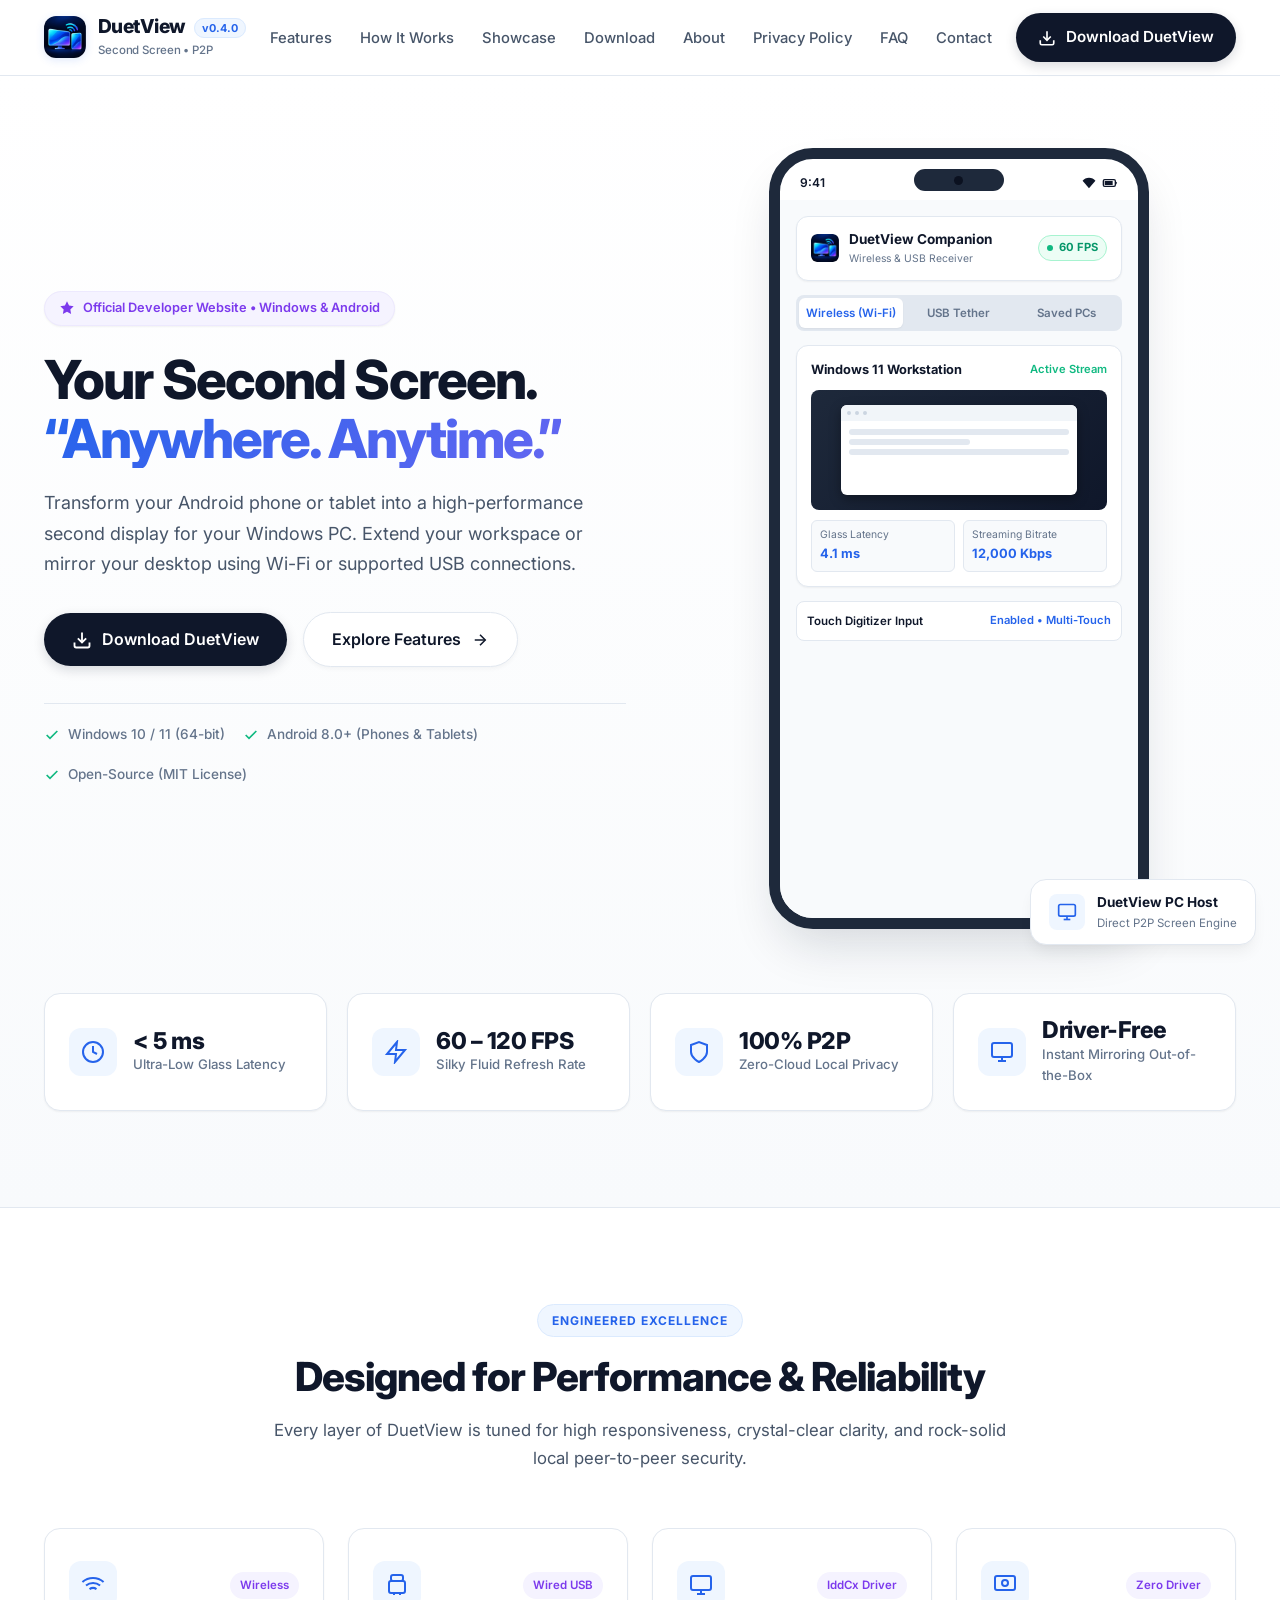
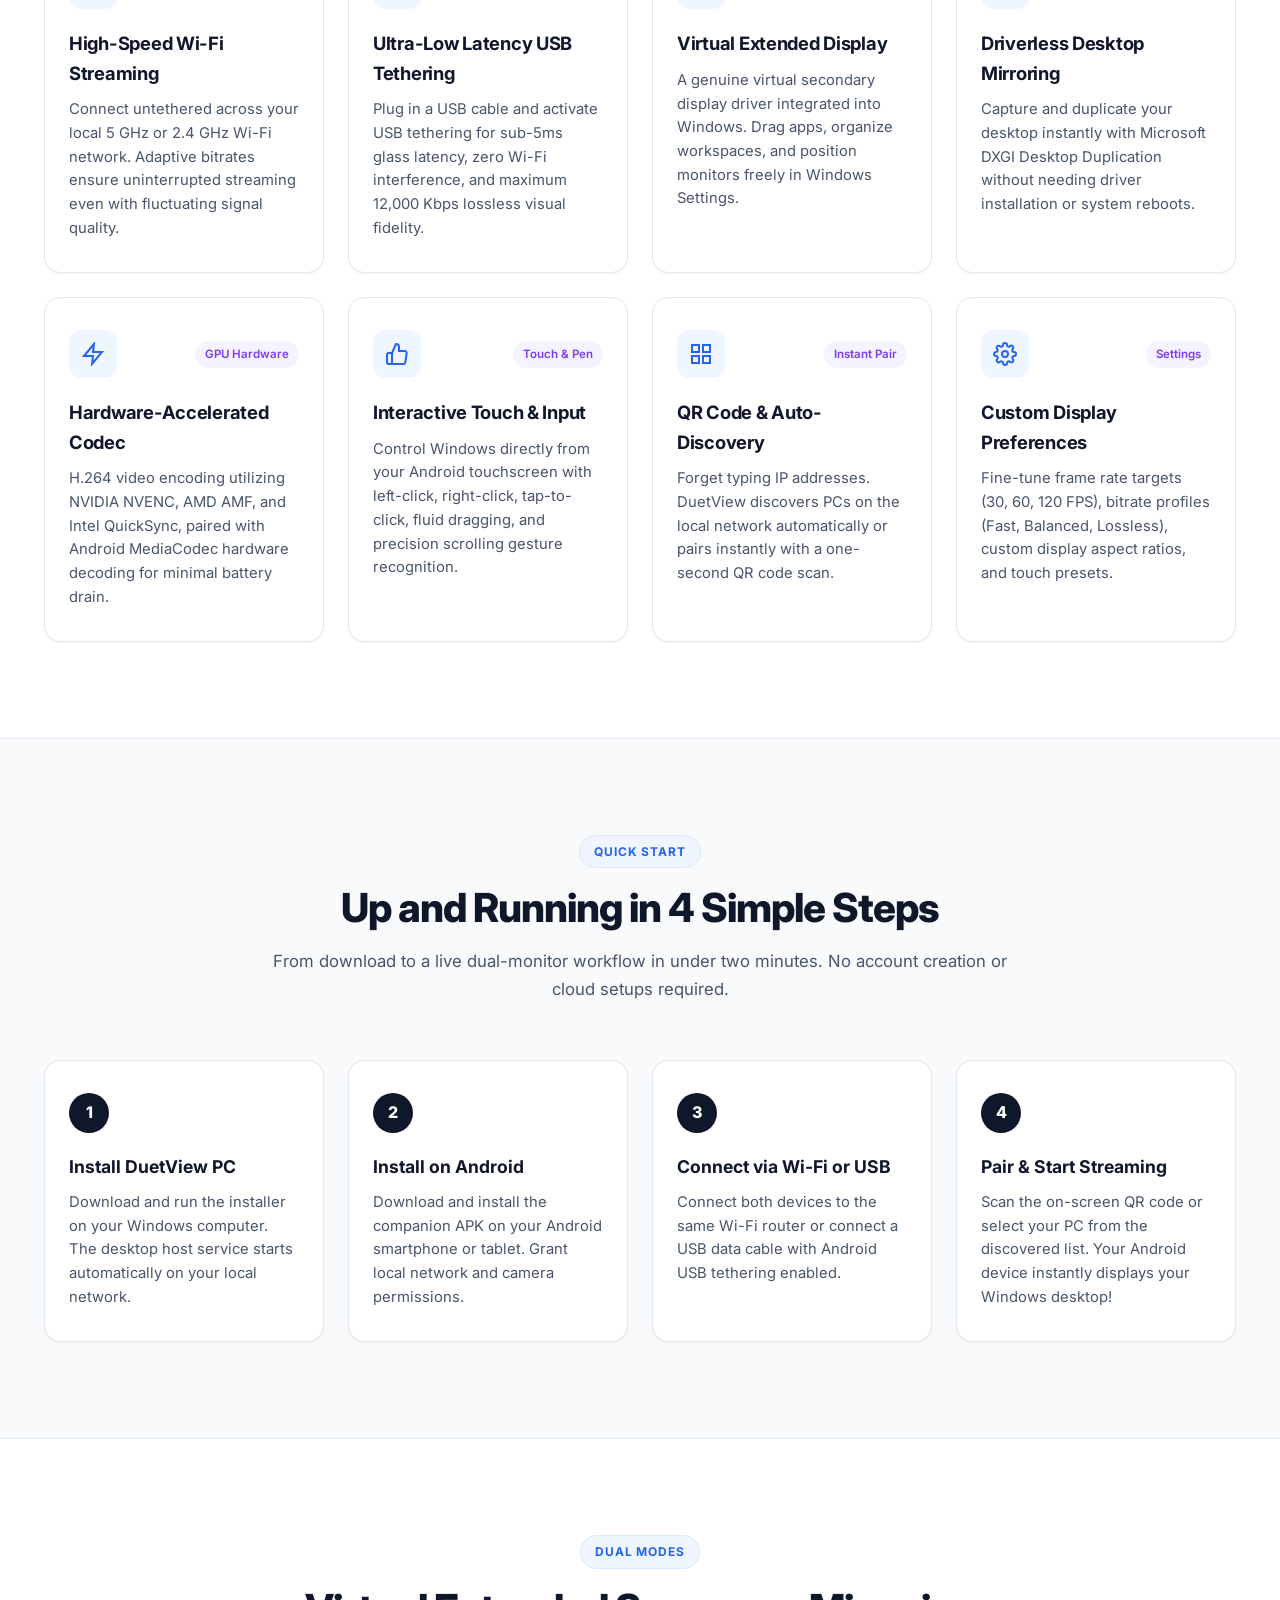
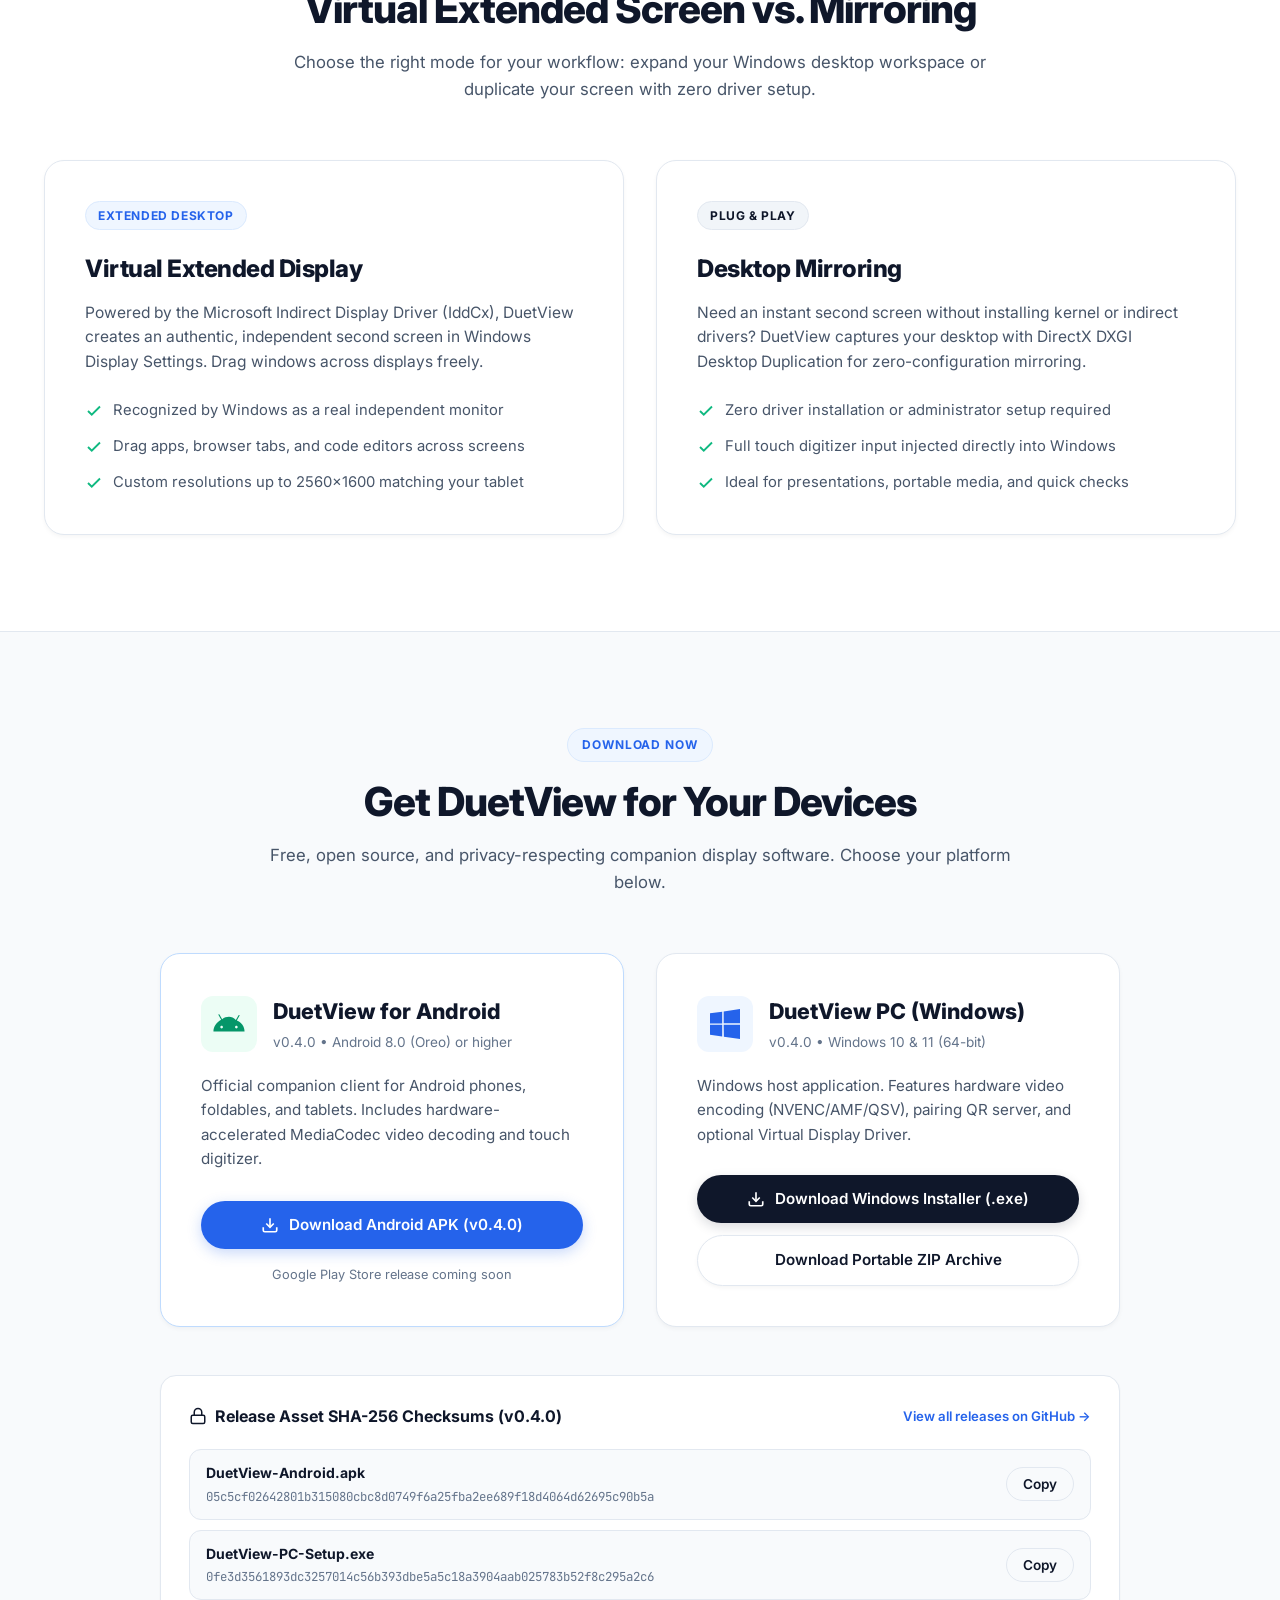
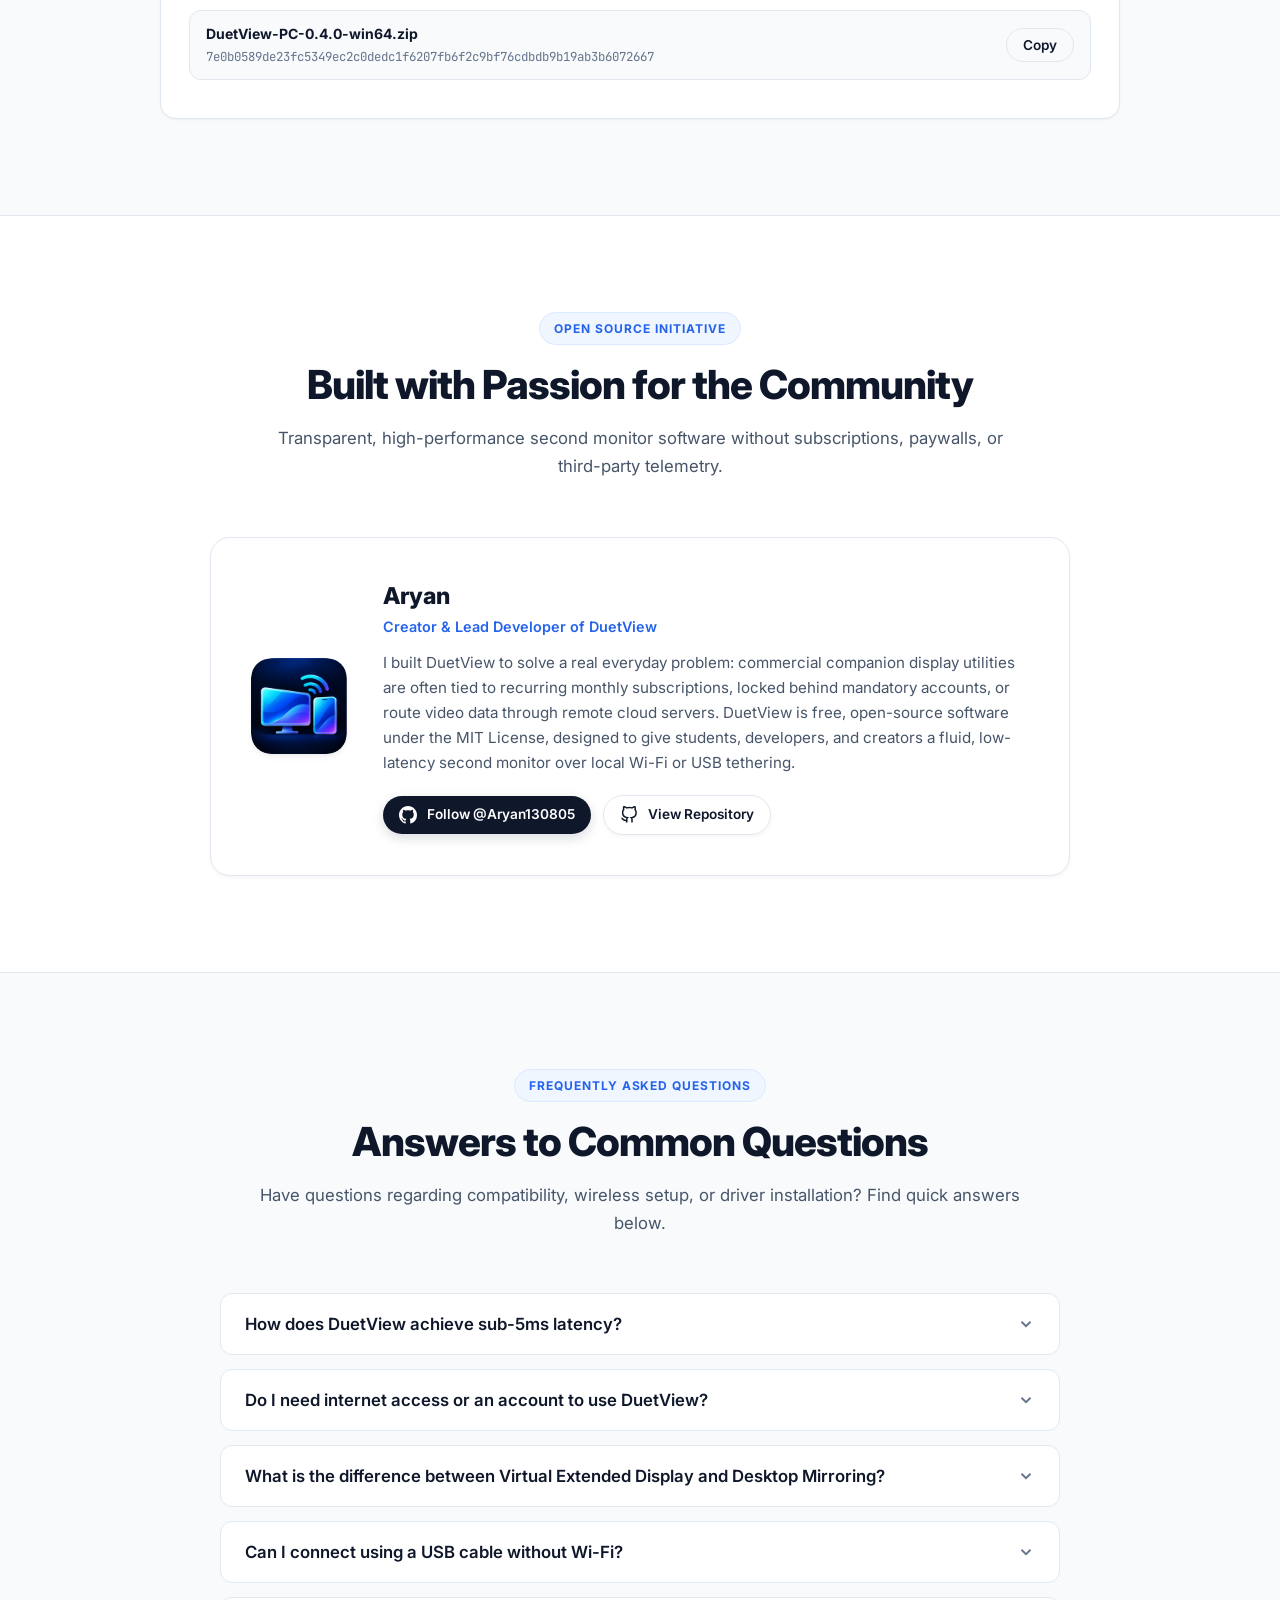
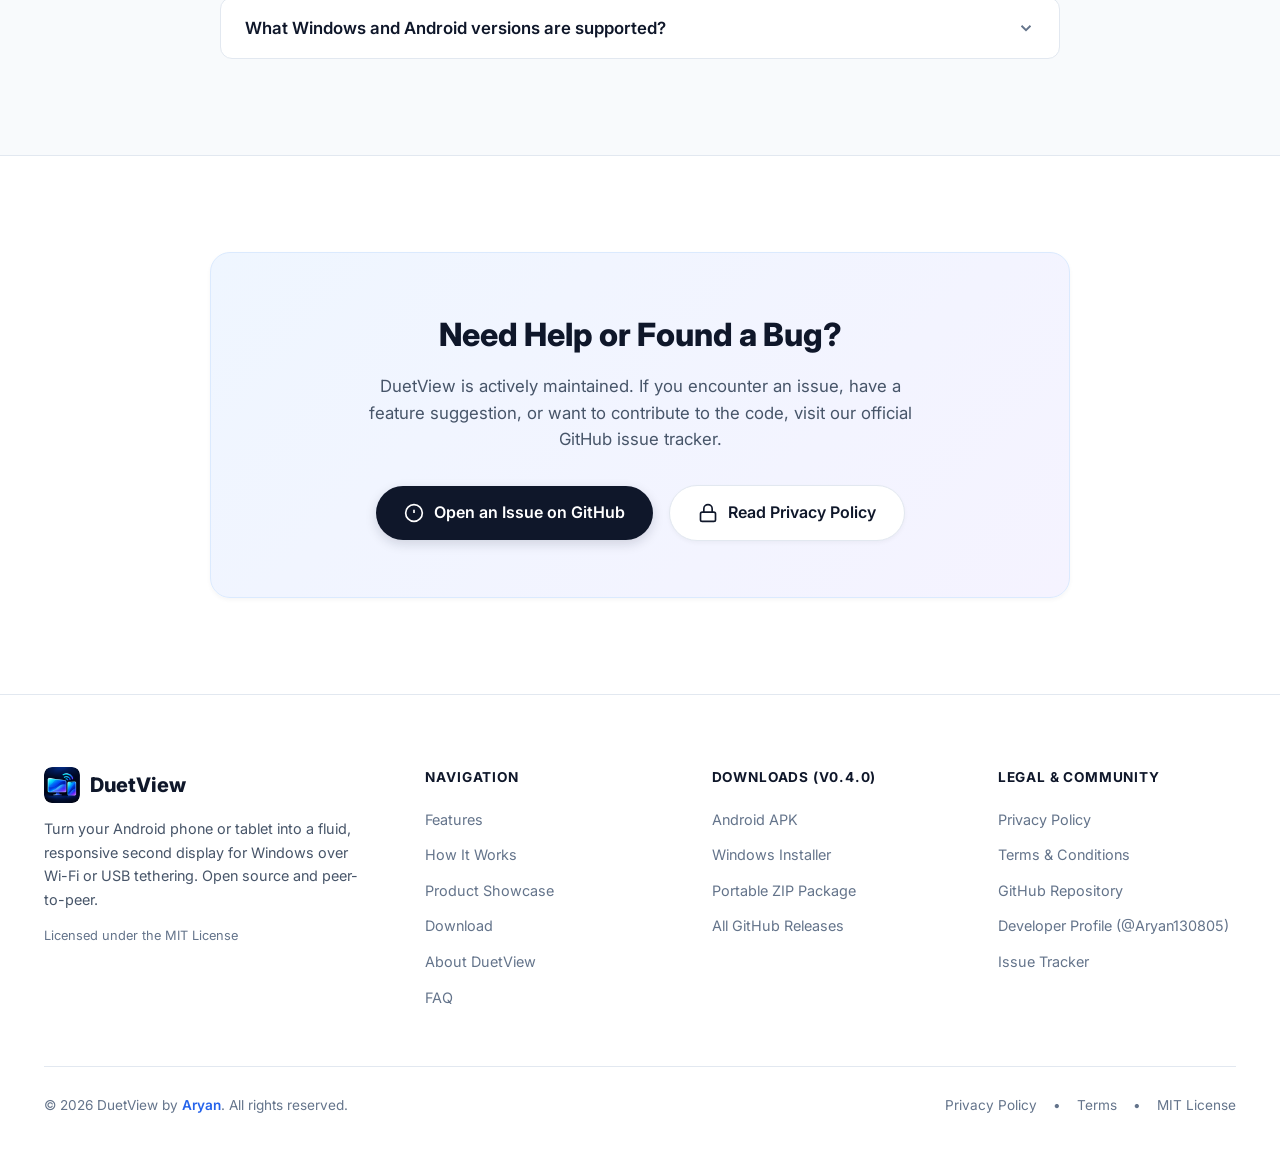
==== commit 26ee5edf: "feat(website): redesign website to premium white light-themed UI matching reference design" ====
--- a/index.html
+++ b/index.html
@@ -3,69 +3,73 @@
 <head>
   <meta charset="UTF-8">
   <meta name="viewport" content="width=device-width, initial-scale=1.0">
-  <title>DuetView — Turn Your Android Device into a Second Monitor for Windows</title>
-  <meta name="description" content="DuetView transforms your Android phone or tablet into a fluid, high-performance second display for Windows over Wi-Fi or USB tethering. 100% peer-to-peer, zero-cloud data, open source.">
+  <title>DuetView — Your Second Screen. Anywhere. Anytime.</title>
+  <meta name="description" content="DuetView transforms your Android phone or tablet into a high-performance second monitor for your Windows PC over Wi-Fi or USB tethering. 100% peer-to-peer, zero-cloud data, open source.">
   <meta name="keywords" content="DuetView, second display, second monitor, Android monitor, Windows extended display, portable monitor, low latency streaming, IddCx driver, peer-to-peer screen share">
   <meta name="author" content="Aryan (@Aryan130805)">
 
-  <!-- Open Graph / Facebook -->
+  <!-- Open Graph / Meta -->
   <meta property="og:type" content="website">
   <meta property="og:url" content="https://aryan130805.github.io/DuetView/">
   <meta property="og:title" content="DuetView — Your Second Screen. Anywhere. Anytime.">
-  <meta property="og:description" content="Transform your Android phone or tablet into a high-performance second monitor for your Windows PC over Wi-Fi or USB tethering. Sub-5ms latency, peer-to-peer, zero cloud relay.">
+  <meta property="og:description" content="Transform your Android phone or tablet into a high-performance second display for your Windows PC. Sub-5ms latency, peer-to-peer, zero cloud relay.">
   <meta property="og:image" content="assets/website/images/duetview_icon.png">
 
-  <!-- Twitter Card -->
-  <meta name="twitter:card" content="summary_large_image">
-  <meta name="twitter:title" content="DuetView — Turn Your Android Device into a Second Monitor">
-  <meta name="twitter:description" content="Zero cloud relay. Sub-5ms latency. Hardware-accelerated H.264 peer-to-peer streaming for Windows & Android.">
-  <meta name="twitter:image" content="assets/website/images/duetview_icon.png">
-
   <!-- Favicon -->
+  <link rel="icon" type="image/x-icon" href="favicon.ico">
   <link rel="icon" type="image/png" href="favicon.png">
   <link rel="apple-touch-icon" href="assets/website/images/duetview_icon.png">
 
-  <!-- Fonts & Stylesheet -->
+  <!-- Google Fonts: Inter & JetBrains Mono -->
   <link rel="preconnect" href="https://fonts.googleapis.com">
   <link rel="preconnect" href="https://fonts.gstatic.com" crossorigin>
-  <link href="https://fonts.googleapis.com/css2?family=Inter:wght@300;400;500;600;700;800&family=JetBrains+Mono:wght@400;500;600&display=swap" rel="stylesheet">
+  <link href="https://fonts.googleapis.com/css2?family=Inter:wght@400;500;600;700;800&family=JetBrains+Mono:wght@400;500;600&display=swap" rel="stylesheet">
+
+  <!-- Stylesheet -->
   <link rel="stylesheet" href="assets/website/css/style.css">
 </head>
 <body>
 
   <!-- =====================================================================
-       1. NAVIGATION BAR
+       1. NAVIGATION BAR (Three-Zone Horizontal Layout)
        ===================================================================== -->
   <nav class="navbar" id="navbar">
     <div class="nav-container">
+      <!-- Left: Brand Logo & Title -->
       <a href="#" class="nav-brand" aria-label="DuetView Home">
-        <img src="assets/website/images/duetview_icon.png" alt="DuetView Logo" class="brand-logo" width="40" height="40">
+        <img src="assets/website/images/duetview_icon.png" alt="DuetView Logo" class="brand-logo" width="42" height="42">
         <div class="brand-text-group">
-          <span class="brand-name">Duet<span class="brand-highlight">View</span></span>
-          <span class="brand-badge">v0.4.0</span>
+          <div>
+            <span class="brand-name">DuetView</span>
+            <span class="brand-badge">v0.4.0</span>
+          </div>
+          <span class="brand-tagline">Second Screen &bull; P2P</span>
         </div>
       </a>
 
+      <!-- Center: Navigation Links -->
       <ul class="nav-menu" id="nav-menu">
         <li class="nav-item"><a href="#features" class="nav-link">Features</a></li>
         <li class="nav-item"><a href="#how-it-works" class="nav-link">How It Works</a></li>
+        <li class="nav-item"><a href="#showcase" class="nav-link">Showcase</a></li>
         <li class="nav-item"><a href="#download" class="nav-link">Download</a></li>
         <li class="nav-item"><a href="#about" class="nav-link">About</a></li>
         <li class="nav-item"><a href="privacy.html" class="nav-link">Privacy Policy</a></li>
         <li class="nav-item"><a href="#faq" class="nav-link">FAQ</a></li>
         <li class="nav-item"><a href="#contact" class="nav-link">Contact</a></li>
         <li class="nav-item mobile-cta-item">
-          <a href="#download" class="btn btn-primary nav-cta-btn">
-            <svg width="18" height="18" viewBox="0 0 24 24" fill="none" stroke="currentColor" stroke-width="2" stroke-linecap="round" stroke-linejoin="round"><path d="M21 15v4a2 2 0 0 1-2 2H5a2 2 0 0 1-2-2v-4"></path><polyline points="7 10 12 15 17 10"></polyline><line x1="12" y1="15" x2="12" y2="3"></line></svg>
-            Download DuetView
+          <a href="#download" class="btn btn-primary btn-block">
+            <svg width="18" height="18" viewBox="0 0 24 24" fill="none" stroke="currentColor" stroke-width="2.2"><path d="M21 15v4a2 2 0 0 1-2 2H5a2 2 0 0 1-2-2v-4"></path><polyline points="7 10 12 15 17 10"></polyline><line x1="12" y1="15" x2="12" y2="3"></line></svg>
+            <span>Download DuetView</span>
           </a>
         </li>
       </ul>
 
+      <!-- Right: Primary Action Button & Hamburger Toggle -->
       <div class="nav-actions">
         <a href="#download" class="btn btn-primary nav-cta-desktop">
-          <svg width="18" height="18" viewBox="0 0 24 24" fill="none" stroke="currentColor" stroke-width="2" stroke-linecap="round" stroke-linejoin="round"><path d="M21 15v4a2 2 0 0 1-2 2H5a2 2 0 0 1-2-2v-4"></path><polyline points="7 10 12 15 17 10"></polyline><line x1="12" y1="15" x2="12" y2="3"></line></svg>
-          <span>Download</span>
+          <svg width="18" height="18" viewBox="0 0 24 24" fill="none" stroke="currentColor" stroke-width="2.2"><path d="M21 15v4a2 2 0 0 1-2 2H5a2 2 0 0 1-2-2v-4"></path><polyline points="7 10 12 15 17 10"></polyline><line x1="12" y1="15" x2="12" y2="3"></line></svg>
+          <span>Download DuetView</span>
         </a>
         <button class="hamburger" id="hamburger" aria-label="Toggle navigation menu" aria-expanded="false">
           <span class="bar"></span>
@@ -77,765 +81,634 @@
   </nav>
 
   <!-- =====================================================================
-       2. HERO SECTION
+       2. HERO SECTION (Spacious Two-Column Layout)
        ===================================================================== -->
   <header class="hero-section" id="home">
-    <div class="hero-glow-blob hero-glow-1"></div>
-    <div class="hero-glow-blob hero-glow-2"></div>
-
-    <div class="section-container hero-container">
-      <div class="hero-content">
-        <div class="badge-pill">
-          <span class="pill-dot"></span>
-          <span class="pill-text">100% Peer-to-Peer Display Extension • Open Source</span>
-        </div>
-
-        <h1 class="hero-title">
-          Your Second Screen.<br>
-          <span class="text-gradient">Anywhere. Anytime.</span>
-        </h1>
-
-        <p class="hero-description">
-          Transform your Android phone or tablet into a fluid, high-performance second monitor for your Windows PC over high-speed Wi-Fi or ultra-low-latency USB tethering. Zero cloud relay, zero subscriptions, and zero latency compromises.
-        </p>
-
-        <div class="hero-cta-group">
-          <a href="#download" class="btn btn-primary btn-lg">
-            <svg width="20" height="20" viewBox="0 0 24 24" fill="none" stroke="currentColor" stroke-width="2.2" stroke-linecap="round" stroke-linejoin="round"><path d="M21 15v4a2 2 0 0 1-2 2H5a2 2 0 0 1-2-2v-4"></path><polyline points="7 10 12 15 17 10"></polyline><line x1="12" y1="15" x2="12" y2="3"></line></svg>
-            <span>Download DuetView</span>
-          </a>
-          <a href="https://github.com/Aryan130805/DuetView" target="_blank" rel="noopener noreferrer" class="btn btn-secondary btn-lg">
-            <svg width="20" height="20" viewBox="0 0 24 24" fill="currentColor"><path d="M12 0C5.37 0 0 5.37 0 12c0 5.31 3.435 9.795 8.205 11.385.6.105.825-.255.825-.57 0-.285-.015-1.23-.015-2.235-3.015.555-3.795-.735-4.035-1.41-.135-.345-.72-1.41-1.23-1.695-.42-.225-1.02-.78-.015-.795.945-.015 1.62.87 1.845 1.23 1.08 1.815 2.805 1.305 3.495.99.105-.78.42-1.305.765-1.605-2.67-.3-5.46-1.335-5.46-5.925 0-1.305.465-2.385 1.23-3.225-.12-.3-.54-1.53.12-3.18 0 0 1.005-.315 3.3 1.23.96-.27 1.98-.405 3-.405s2.04.135 3 .405c2.295-1.56 3.3-1.23 3.3-1.23.66 1.65.24 2.88.12 3.18.765.84 1.23 1.905 1.23 3.225 0 4.605-2.805 5.625-5.475 5.925.435.375.81 1.095.81 2.22 0 1.605-.015 2.895-.015 3.3 0 .315.225.69.825.57A12.02 12.02 0 0 0 24 12c0-6.63-5.37-12-12-12z"/></svg>
-            <span>View on GitHub</span>
-          </a>
-        </div>
-
-        <div class="hero-proof-badges">
-          <div class="proof-badge">
-            <svg width="16" height="16" viewBox="0 0 24 24" fill="none" stroke="currentColor" stroke-width="2.5"><polyline points="20 6 9 17 4 12"></polyline></svg>
-            <span>Windows 10 / 11 64-bit</span>
-          </div>
-          <div class="proof-badge">
-            <svg width="16" height="16" viewBox="0 0 24 24" fill="none" stroke="currentColor" stroke-width="2.5"><polyline points="20 6 9 17 4 12"></polyline></svg>
-            <span>Android 8.0+ (Phones & Tablets)</span>
-          </div>
-          <div class="proof-badge">
-            <svg width="16" height="16" viewBox="0 0 24 24" fill="none" stroke="currentColor" stroke-width="2.5"><polyline points="20 6 9 17 4 12"></polyline></svg>
-            <span>MIT License</span>
-          </div>
-        </div>
-      </div>
-
-      <!-- Interactive Dual-Display Showcase Visual -->
-      <div class="hero-visual">
-        <div class="workspace-mockup-wrapper">
-          <!-- Main PC Display Mockup -->
-          <div class="mockup-display mockup-pc">
-            <div class="mockup-header">
-              <div class="mockup-dots">
-                <span class="dot dot-red"></span>
-                <span class="dot dot-yellow"></span>
-                <span class="dot dot-green"></span>
+    <div class="section-container">
+      <div class="hero-grid">
+        <!-- Left Column: Content -->
+        <div class="hero-content">
+          <div class="pill-badge">
+            <svg width="16" height="16" viewBox="0 0 24 24" fill="currentColor"><path d="M12 2L15.09 8.26L22 9.27L17 14.14L18.18 21.02L12 17.77L5.82 21.02L7 14.14L2 9.27L8.91 8.26L12 2Z"/></svg>
+            <span>Official Developer Website &bull; Windows &amp; Android</span>
+          </div>
+
+          <h1 class="hero-title">
+            Your Second Screen.<br>
+            <span class="quote-accent">&ldquo;Anywhere. Anytime.&rdquo;</span>
+          </h1>
+
+          <p class="hero-desc">
+            Transform your Android phone or tablet into a high-performance second display for your Windows PC. Extend your workspace or mirror your desktop using Wi-Fi or supported USB connections.
+          </p>
+
+          <div class="hero-cta-group">
+            <a href="#download" class="btn btn-primary btn-lg">
+              <svg width="20" height="20" viewBox="0 0 24 24" fill="none" stroke="currentColor" stroke-width="2.2"><path d="M21 15v4a2 2 0 0 1-2 2H5a2 2 0 0 1-2-2v-4"></path><polyline points="7 10 12 15 17 10"></polyline><line x1="12" y1="15" x2="12" y2="3"></line></svg>
+              <span>Download DuetView</span>
+            </a>
+            <a href="#features" class="btn btn-secondary btn-lg">
+              <span>Explore Features</span>
+              <svg width="18" height="18" viewBox="0 0 24 24" fill="none" stroke="currentColor" stroke-width="2"><line x1="5" y1="12" x2="19" y2="12"></line><polyline points="12 5 19 12 12 19"></polyline></svg>
+            </a>
+          </div>
+
+          <!-- Compatibility Bar -->
+          <div class="hero-compat-row">
+            <div class="compat-item">
+              <svg width="16" height="16" viewBox="0 0 24 24" fill="none" stroke="currentColor" stroke-width="2.5"><polyline points="20 6 9 17 4 12"></polyline></svg>
+              <span>Windows 10 / 11 (64-bit)</span>
+            </div>
+            <div class="compat-item">
+              <svg width="16" height="16" viewBox="0 0 24 24" fill="none" stroke="currentColor" stroke-width="2.5"><polyline points="20 6 9 17 4 12"></polyline></svg>
+              <span>Android 8.0+ (Phones &amp; Tablets)</span>
+            </div>
+            <div class="compat-item">
+              <svg width="16" height="16" viewBox="0 0 24 24" fill="none" stroke="currentColor" stroke-width="2.5"><polyline points="20 6 9 17 4 12"></polyline></svg>
+              <span>Open-Source (MIT License)</span>
+            </div>
+          </div>
+        </div>
+
+        <!-- Right Column: Realistic Android & Windows Device Mockup -->
+        <div class="hero-visual-wrapper">
+          <div class="device-frame-phone">
+            <!-- Camera Punch-Hole Pill -->
+            <div class="device-notch">
+              <div class="notch-camera"></div>
+            </div>
+
+            <!-- Phone Status Bar -->
+            <div class="phone-status-bar">
+              <span>9:41</span>
+              <div style="display: flex; gap: 6px; align-items: center;">
+                <svg width="14" height="14" viewBox="0 0 24 24" fill="currentColor"><path d="M12 3C7.5 3 3.7 4.9 1 8L12 21L23 8C20.3 4.9 16.5 3 12 3Z"/></svg>
+                <svg width="16" height="16" viewBox="0 0 24 24" fill="currentColor"><rect x="2" y="7" width="18" height="10" rx="2" fill="none" stroke="currentColor" stroke-width="2"/><path d="M4 9H16V15H4V9Z"/><rect x="20" y="10" width="2" height="4" rx="1"/></svg>
               </div>
-              <span class="mockup-title">Windows 11 Desktop — Primary Display</span>
-              <span class="mockup-tag">Host Engine</span>
-            </div>
-            <div class="mockup-screen">
-              <div class="mockup-ide">
-                <div class="ide-sidebar">
-                  <div class="ide-line"></div>
-                  <div class="ide-line short"></div>
-                  <div class="ide-line"></div>
+            </div>
+
+            <!-- Phone App Interior -->
+            <div class="phone-screen-content">
+              <!-- App Top Bar -->
+              <div class="app-mockup-header">
+                <div class="mockup-brand">
+                  <img src="assets/website/images/duetview_icon.png" alt="Icon" class="mockup-logo-img">
+                  <div>
+                    <div class="mockup-app-title">DuetView Companion</div>
+                    <div style="font-size: 0.65rem; color: #64748b;">Wireless &amp; USB Receiver</div>
+                  </div>
                 </div>
-                <div class="ide-code">
-                  <span class="code-comment">// DuetView DXGI Desktop Capture & Stream Engine</span><br>
-                  <span class="code-kw">auto</span> session = DuetView::CreateSession(Port::<span class="code-val">52025</span>);<br>
-                  session.InitializeVirtualDisplay(<span class="code-str">"2560x1600@60Hz"</span>);<br>
-                  session.EnableHardwareAcceleration(NVENC | AMF | QSV);<br>
-                  session.StartDirectP2PStream();<br>
-                  <span class="code-kw">status</span>: <span class="code-highlight">STREAMING ACTIVE</span>
+                <div class="status-pill-green">
+                  <span class="pulse-dot"></span>
+                  <span>60 FPS</span>
                 </div>
               </div>
-            </div>
-          </div>
-
-          <!-- Connected Android Companion Tablet Mockup -->
-          <div class="mockup-display mockup-tablet">
-            <div class="mockup-header tablet-header">
-              <div class="tablet-camera"></div>
-              <span class="mockup-title">DuetView Android Companion</span>
-              <span class="live-indicator"><span class="live-dot"></span> Live</span>
-            </div>
-            <div class="mockup-screen tablet-screen">
-              <div class="tablet-content">
-                <div class="tablet-badge">Extended Canvas #2</div>
-                <div class="tablet-chart">
-                  <div class="chart-bar" style="height: 40%"></div>
-                  <div class="chart-bar" style="height: 70%"></div>
-                  <div class="chart-bar" style="height: 55%"></div>
-                  <div class="chart-bar" style="height: 88%"></div>
-                  <div class="chart-bar active" style="height: 95%"></div>
+
+              <!-- Mode Selection Tabs -->
+              <div class="mockup-tabs">
+                <div class="mockup-tab active">Wireless (Wi-Fi)</div>
+                <div class="mockup-tab">USB Tether</div>
+                <div class="mockup-tab">Saved PCs</div>
+              </div>
+
+              <!-- Stream Display Card -->
+              <div class="mockup-stream-card">
+                <div class="stream-card-head">
+                  <span class="stream-target-name">Windows 11 Workstation</span>
+                  <span style="font-size: 0.7rem; color: #10b981; font-weight: 600;">Active Stream</span>
                 </div>
-                <div class="tablet-telemetry-tag">Latency: 4.1 ms • 60.0 FPS</div>
+
+                <!-- Simulated Desktop Canvas -->
+                <div class="stream-canvas-preview">
+                  <div class="mini-desktop-window">
+                    <div class="mini-window-bar">
+                      <span class="mini-dot"></span>
+                      <span class="mini-dot"></span>
+                      <span class="mini-dot"></span>
+                    </div>
+                    <div class="mini-window-body">
+                      <div class="mini-skeleton-line"></div>
+                      <div class="mini-skeleton-line short"></div>
+                      <div class="mini-skeleton-line"></div>
+                    </div>
+                  </div>
+                </div>
+
+                <!-- Stream Telemetry -->
+                <div class="stream-telemetry-row">
+                  <div class="telemetry-mini-pill">
+                    <span class="telemetry-mini-label">Glass Latency</span>
+                    <span class="telemetry-mini-val">4.1 ms</span>
+                  </div>
+                  <div class="telemetry-mini-pill">
+                    <span class="telemetry-mini-label">Streaming Bitrate</span>
+                    <span class="telemetry-mini-val">12,000 Kbps</span>
+                  </div>
+                </div>
               </div>
-            </div>
-          </div>
-
-          <!-- Wireless / Cable Sync Wave Element -->
-          <div class="sync-beam">
-            <div class="beam-glow"></div>
-            <span class="beam-label">Wi-Fi & USB Tethering Direct Socket</span>
-          </div>
-        </div>
-      </div>
-    </div>
-
-    <!-- Telemetry Stats Bar -->
+
+              <!-- Quick Control Bar inside Phone -->
+              <div style="background: #ffffff; border: 1px solid #e2e8f0; border-radius: 8px; padding: 10px; display: flex; justify-content: space-between; align-items: center;">
+                <span style="font-size: 0.72rem; font-weight: 600; color: #0f172a;">Touch Digitizer Input</span>
+                <span style="font-size: 0.7rem; color: #2563eb; font-weight: 600;">Enabled &bull; Multi-Touch</span>
+              </div>
+            </div>
+          </div>
+
+          <!-- Floating Laptop Indicator Badge -->
+          <div class="laptop-accent-badge">
+            <div class="laptop-icon-wrap">
+              <svg width="20" height="20" viewBox="0 0 24 24" fill="none" stroke="currentColor" stroke-width="2"><rect x="2" y="3" width="20" height="14" rx="2"></rect><line x1="8" y1="21" x2="16" y2="21"></line><line x1="12" y1="17" x2="12" y2="21"></line></svg>
+            </div>
+            <div class="laptop-badge-text">
+              <h4>DuetView PC Host</h4>
+              <p>Direct P2P Screen Engine</p>
+            </div>
+          </div>
+        </div>
+      </div>
+
+      <!-- Telemetry Stats Row -->
+      <div class="metrics-row">
+        <div class="metric-card">
+          <div class="metric-icon-box">
+            <svg width="24" height="24" viewBox="0 0 24 24" fill="none" stroke="currentColor" stroke-width="2"><circle cx="12" cy="12" r="10"></circle><polyline points="12 6 12 12 16 14"></polyline></svg>
+          </div>
+          <div>
+            <div class="metric-val">&lt; 5 ms</div>
+            <div class="metric-label">Ultra-Low Glass Latency</div>
+          </div>
+        </div>
+
+        <div class="metric-card">
+          <div class="metric-icon-box">
+            <svg width="24" height="24" viewBox="0 0 24 24" fill="none" stroke="currentColor" stroke-width="2"><polygon points="13 2 3 14 12 14 11 22 21 10 12 10 13 2"></polygon></svg>
+          </div>
+          <div>
+            <div class="metric-val">60 – 120 FPS</div>
+            <div class="metric-label">Silky Fluid Refresh Rate</div>
+          </div>
+        </div>
+
+        <div class="metric-card">
+          <div class="metric-icon-box">
+            <svg width="24" height="24" viewBox="0 0 24 24" fill="none" stroke="currentColor" stroke-width="2"><path d="M12 22s8-4 8-10V5l-8-3-8 3v7c0 6 8 10 8 10z"></path></svg>
+          </div>
+          <div>
+            <div class="metric-val">100% P2P</div>
+            <div class="metric-label">Zero-Cloud Local Privacy</div>
+          </div>
+        </div>
+
+        <div class="metric-card">
+          <div class="metric-icon-box">
+            <svg width="24" height="24" viewBox="0 0 24 24" fill="none" stroke="currentColor" stroke-width="2"><rect x="2" y="3" width="20" height="14" rx="2"></rect><line x1="8" y1="21" x2="16" y2="21"></line><line x1="12" y1="17" x2="12" y2="21"></line></svg>
+          </div>
+          <div>
+            <div class="metric-val">Driver-Free</div>
+            <div class="metric-label">Instant Mirroring Out-of-the-Box</div>
+          </div>
+        </div>
+      </div>
+    </div>
+  </header>
+
+  <!-- =====================================================================
+       3. FEATURES SECTION (8 Light Modern Cards)
+       ===================================================================== -->
+  <section class="section-block" id="features">
     <div class="section-container">
-      <div class="telemetry-bar">
-        <div class="telemetry-card">
-          <div class="telemetry-icon-box">
-            <svg width="24" height="24" viewBox="0 0 24 24" fill="none" stroke="currentColor" stroke-width="2"><circle cx="12" cy="12" r="10"></circle><polyline points="12 6 12 12 16 14"></polyline></svg>
-          </div>
-          <div class="telemetry-text">
-            <span class="telemetry-value">&lt; 5 ms</span>
-            <span class="telemetry-label">Ultra-Low Glass Latency</span>
-          </div>
-        </div>
-
-        <div class="telemetry-card">
-          <div class="telemetry-icon-box">
-            <svg width="24" height="24" viewBox="0 0 24 24" fill="none" stroke="currentColor" stroke-width="2"><polygon points="13 2 3 14 12 14 11 22 21 10 12 10 13 2"></polygon></svg>
-          </div>
-          <div class="telemetry-text">
-            <span class="telemetry-value">60 – 120 FPS</span>
-            <span class="telemetry-label">Silky Fluid Refresh Rate</span>
-          </div>
-        </div>
-
-        <div class="telemetry-card">
-          <div class="telemetry-icon-box">
-            <svg width="24" height="24" viewBox="0 0 24 24" fill="none" stroke="currentColor" stroke-width="2"><path d="M12 22s8-4 8-10V5l-8-3-8 3v7c0 6 8 10 8 10z"></path></svg>
-          </div>
-          <div class="telemetry-text">
-            <span class="telemetry-value">100% P2P</span>
-            <span class="telemetry-label">Zero-Cloud Local Privacy</span>
-          </div>
-        </div>
-
-        <div class="telemetry-card">
-          <div class="telemetry-icon-box">
-            <svg width="24" height="24" viewBox="0 0 24 24" fill="none" stroke="currentColor" stroke-width="2"><rect x="2" y="3" width="20" height="14" rx="2" ry="2"></rect><line x1="8" y1="21" x2="16" y2="21"></line><line x1="12" y1="17" x2="12" y2="21"></line></svg>
-          </div>
-          <div class="telemetry-text">
-            <span class="telemetry-value">Driver-Free</span>
-            <span class="telemetry-label">Instant Mirroring Out-of-the-Box</span>
-          </div>
-        </div>
-      </div>
-    </div>
-  </header>
-
-  <!-- =====================================================================
-       3. ABOUT DUETVIEW SECTION
+      <div class="section-header text-center">
+        <span class="section-tag">ENGINEERED EXCELLENCE</span>
+        <h2 class="section-title">Designed for Performance &amp; Reliability</h2>
+        <p class="section-subtitle">
+          Every layer of DuetView is tuned for high responsiveness, crystal-clear clarity, and rock-solid local peer-to-peer security.
+        </p>
+      </div>
+
+      <div class="features-grid">
+        <!-- Feature 1 -->
+        <div class="feature-card">
+          <div class="feature-card-header">
+            <div class="feature-icon-wrapper">
+              <svg width="24" height="24" viewBox="0 0 24 24" fill="none" stroke="currentColor" stroke-width="2"><path d="M5 12.55a11 11 0 0 1 14.08 0"></path><path d="M1.42 9a16 16 0 0 1 21.16 0"></path><path d="M8.53 16.11a6 6 0 0 1 6.95 0"></path><line x1="12" y1="20" x2="12.01" y2="20"></line></svg>
+            </div>
+            <span class="feature-tag-pill">Wireless</span>
+          </div>
+          <h3 class="feature-title">High-Speed Wi-Fi Streaming</h3>
+          <p class="feature-desc">Connect untethered across your local 5 GHz or 2.4 GHz Wi-Fi network. Adaptive bitrates ensure uninterrupted streaming even with fluctuating signal quality.</p>
+        </div>
+
+        <!-- Feature 2 -->
+        <div class="feature-card">
+          <div class="feature-card-header">
+            <div class="feature-icon-wrapper">
+              <svg width="24" height="24" viewBox="0 0 24 24" fill="none" stroke="currentColor" stroke-width="2"><rect x="6" y="2" width="12" height="6" rx="2"></rect><rect x="4" y="8" width="16" height="12" rx="2"></rect><line x1="9" y1="20" x2="9" y2="22"></line><line x1="15" y1="20" x2="15" y2="22"></line></svg>
+            </div>
+            <span class="feature-tag-pill">Wired USB</span>
+          </div>
+          <h3 class="feature-title">Ultra-Low Latency USB Tethering</h3>
+          <p class="feature-desc">Plug in a USB cable and activate USB tethering for sub-5ms glass latency, zero Wi-Fi interference, and maximum 12,000 Kbps lossless visual fidelity.</p>
+        </div>
+
+        <!-- Feature 3 -->
+        <div class="feature-card">
+          <div class="feature-card-header">
+            <div class="feature-icon-wrapper">
+              <svg width="24" height="24" viewBox="0 0 24 24" fill="none" stroke="currentColor" stroke-width="2"><rect x="2" y="3" width="20" height="14" rx="2"></rect><line x1="8" y1="21" x2="16" y2="21"></line><line x1="12" y1="17" x2="12" y2="21"></line></svg>
+            </div>
+            <span class="feature-tag-pill">IddCx Driver</span>
+          </div>
+          <h3 class="feature-title">Virtual Extended Display</h3>
+          <p class="feature-desc">A genuine virtual secondary display driver integrated into Windows. Drag apps, organize workspaces, and position monitors freely in Windows Settings.</p>
+        </div>
+
+        <!-- Feature 4 -->
+        <div class="feature-card">
+          <div class="feature-card-header">
+            <div class="feature-icon-wrapper">
+              <svg width="24" height="24" viewBox="0 0 24 24" fill="none" stroke="currentColor" stroke-width="2"><rect x="2" y="3" width="20" height="14" rx="2"></rect><circle cx="12" cy="10" r="3"></circle></svg>
+            </div>
+            <span class="feature-tag-pill">Zero Driver</span>
+          </div>
+          <h3 class="feature-title">Driverless Desktop Mirroring</h3>
+          <p class="feature-desc">Capture and duplicate your desktop instantly with Microsoft DXGI Desktop Duplication without needing driver installation or system reboots.</p>
+        </div>
+
+        <!-- Feature 5 -->
+        <div class="feature-card">
+          <div class="feature-card-header">
+            <div class="feature-icon-wrapper">
+              <svg width="24" height="24" viewBox="0 0 24 24" fill="none" stroke="currentColor" stroke-width="2"><polygon points="13 2 3 14 12 14 11 22 21 10 12 10 13 2"></polygon></svg>
+            </div>
+            <span class="feature-tag-pill">GPU Hardware</span>
+          </div>
+          <h3 class="feature-title">Hardware-Accelerated Codec</h3>
+          <p class="feature-desc">H.264 video encoding utilizing NVIDIA NVENC, AMD AMF, and Intel QuickSync, paired with Android MediaCodec hardware decoding for minimal battery drain.</p>
+        </div>
+
+        <!-- Feature 6 -->
+        <div class="feature-card">
+          <div class="feature-card-header">
+            <div class="feature-icon-wrapper">
+              <svg width="24" height="24" viewBox="0 0 24 24" fill="none" stroke="currentColor" stroke-width="2"><path d="M14 9V5a3 3 0 0 0-3-3l-4 9v11h11.28a2 2 0 0 0 2-1.7l1.38-9a2 2 0 0 0-2-2.3zM7 22H4a2 2 0 0 1-2-2v-7a2 2 0 0 1 2-2h3"></path></svg>
+            </div>
+            <span class="feature-tag-pill">Touch &amp; Pen</span>
+          </div>
+          <h3 class="feature-title">Interactive Touch &amp; Input</h3>
+          <p class="feature-desc">Control Windows directly from your Android touchscreen with left-click, right-click, tap-to-click, fluid dragging, and precision scrolling gesture recognition.</p>
+        </div>
+
+        <!-- Feature 7 -->
+        <div class="feature-card">
+          <div class="feature-card-header">
+            <div class="feature-icon-wrapper">
+              <svg width="24" height="24" viewBox="0 0 24 24" fill="none" stroke="currentColor" stroke-width="2"><rect x="3" y="3" width="7" height="7"></rect><rect x="14" y="3" width="7" height="7"></rect><rect x="14" y="14" width="7" height="7"></rect><rect x="3" y="14" width="7" height="7"></rect></svg>
+            </div>
+            <span class="feature-tag-pill">Instant Pair</span>
+          </div>
+          <h3 class="feature-title">QR Code &amp; Auto-Discovery</h3>
+          <p class="feature-desc">Forget typing IP addresses. DuetView discovers PCs on the local network automatically or pairs instantly with a one-second QR code scan.</p>
+        </div>
+
+        <!-- Feature 8 -->
+        <div class="feature-card">
+          <div class="feature-card-header">
+            <div class="feature-icon-wrapper">
+              <svg width="24" height="24" viewBox="0 0 24 24" fill="none" stroke="currentColor" stroke-width="2"><circle cx="12" cy="12" r="3"></circle><path d="M19.4 15a1.65 1.65 0 0 0 .33 1.82l.06.06a2 2 0 0 1 0 2.83 2 2 0 0 1-2.83 0l-.06-.06a1.65 1.65 0 0 0-1.82-.33 1.65 1.65 0 0 0-1 1.51V21a2 2 0 0 1-2 2 2 2 0 0 1-2-2v-.09A1.65 1.65 0 0 0 9 19.4a1.65 1.65 0 0 0-1.82.33l-.06.06a2 2 0 0 1-2.83 0 2 2 0 0 1 0-2.83l.06-.06a1.65 1.65 0 0 0 .33-1.82 1.65 1.65 0 0 0-1.51-1H3a2 2 0 0 1-2-2 2 2 0 0 1 2-2h.09A1.65 1.65 0 0 0 4.6 9a1.65 1.65 0 0 0-.33-1.82l-.06-.06a2 2 0 0 1 0-2.83 2 2 0 0 1 2.83 0l.06.06a1.65 1.65 0 0 0 1.82.33H9a1.65 1.65 0 0 0 1-1.51V3a2 2 0 0 1 2-2 2 2 0 0 1 2 2v.09a1.65 1.65 0 0 0 1 1.51 1.65 1.65 0 0 0 1.82-.33l.06-.06a2 2 0 0 1 2.83 0 2 2 0 0 1 0 2.83l-.06.06a1.65 1.65 0 0 0-.33 1.82V9a1.65 1.65 0 0 0 1.51 1H21a2 2 0 0 1 2 2 2 2 0 0 1-2 2h-.09a1.65 1.65 0 0 0-1.51 1z"></path></svg>
+            </div>
+            <span class="feature-tag-pill">Settings</span>
+          </div>
+          <h3 class="feature-title">Custom Display Preferences</h3>
+          <p class="feature-desc">Fine-tune frame rate targets (30, 60, 120 FPS), bitrate profiles (Fast, Balanced, Lossless), custom display aspect ratios, and touch presets.</p>
+        </div>
+      </div>
+    </div>
+  </section>
+
+  <!-- =====================================================================
+       4. HOW IT WORKS SECTION (4-Step Clean Roadmap)
+       ===================================================================== -->
+  <section class="section-block bg-subtle" id="how-it-works">
+    <div class="section-container">
+      <div class="section-header text-center">
+        <span class="section-tag">QUICK START</span>
+        <h2 class="section-title">Up and Running in 4 Simple Steps</h2>
+        <p class="section-subtitle">
+          From download to a live dual-monitor workflow in under two minutes. No account creation or cloud setups required.
+        </p>
+      </div>
+
+      <div class="steps-grid">
+        <div class="step-card">
+          <div class="step-num-badge">1</div>
+          <h3 class="step-title">Install DuetView PC</h3>
+          <p class="step-desc">Download and run the installer on your Windows computer. The desktop host service starts automatically on your local network.</p>
+        </div>
+
+        <div class="step-card">
+          <div class="step-num-badge">2</div>
+          <h3 class="step-title">Install on Android</h3>
+          <p class="step-desc">Download and install the companion APK on your Android smartphone or tablet. Grant local network and camera permissions.</p>
+        </div>
+
+        <div class="step-card">
+          <div class="step-num-badge">3</div>
+          <h3 class="step-title">Connect via Wi-Fi or USB</h3>
+          <p class="step-desc">Connect both devices to the same Wi-Fi router or connect a USB data cable with Android USB tethering enabled.</p>
+        </div>
+
+        <div class="step-card">
+          <div class="step-num-badge">4</div>
+          <h3 class="step-title">Pair &amp; Start Streaming</h3>
+          <p class="step-desc">Scan the on-screen QR code or select your PC from the discovered list. Your Android device instantly displays your Windows desktop!</p>
+        </div>
+      </div>
+    </div>
+  </section>
+
+  <!-- =====================================================================
+       5. PRODUCT SHOWCASE COMPARISON SECTION
+       ===================================================================== -->
+  <section class="section-block" id="showcase">
+    <div class="section-container">
+      <div class="section-header text-center">
+        <span class="section-tag">DUAL MODES</span>
+        <h2 class="section-title">Virtual Extended Screen vs. Mirroring</h2>
+        <p class="section-subtitle">
+          Choose the right mode for your workflow: expand your Windows desktop workspace or duplicate your screen with zero driver setup.
+        </p>
+      </div>
+
+      <div class="showcase-dual-grid">
+        <!-- Showcase Card 1 -->
+        <div class="showcase-card">
+          <span class="showcase-badge primary-tag">Extended Desktop</span>
+          <h3 class="showcase-heading">Virtual Extended Display</h3>
+          <p class="showcase-text">
+            Powered by the Microsoft Indirect Display Driver (IddCx), DuetView creates an authentic, independent second screen in Windows Display Settings. Drag windows across displays freely.
+          </p>
+          <ul class="showcase-checklist">
+            <li>
+              <svg width="18" height="18" viewBox="0 0 24 24" fill="none" stroke="currentColor" stroke-width="2.5"><polyline points="20 6 9 17 4 12"></polyline></svg>
+              <span>Recognized by Windows as a real independent monitor</span>
+            </li>
+            <li>
+              <svg width="18" height="18" viewBox="0 0 24 24" fill="none" stroke="currentColor" stroke-width="2.5"><polyline points="20 6 9 17 4 12"></polyline></svg>
+              <span>Drag apps, browser tabs, and code editors across screens</span>
+            </li>
+            <li>
+              <svg width="18" height="18" viewBox="0 0 24 24" fill="none" stroke="currentColor" stroke-width="2.5"><polyline points="20 6 9 17 4 12"></polyline></svg>
+              <span>Custom resolutions up to 2560x1600 matching your tablet</span>
+            </li>
+          </ul>
+        </div>
+
+        <!-- Showcase Card 2 -->
+        <div class="showcase-card">
+          <span class="showcase-badge neutral-tag">Plug &amp; Play</span>
+          <h3 class="showcase-heading">Desktop Mirroring</h3>
+          <p class="showcase-text">
+            Need an instant second screen without installing kernel or indirect drivers? DuetView captures your desktop with DirectX DXGI Desktop Duplication for zero-configuration mirroring.
+          </p>
+          <ul class="showcase-checklist">
+            <li>
+              <svg width="18" height="18" viewBox="0 0 24 24" fill="none" stroke="currentColor" stroke-width="2.5"><polyline points="20 6 9 17 4 12"></polyline></svg>
+              <span>Zero driver installation or administrator setup required</span>
+            </li>
+            <li>
+              <svg width="18" height="18" viewBox="0 0 24 24" fill="none" stroke="currentColor" stroke-width="2.5"><polyline points="20 6 9 17 4 12"></polyline></svg>
+              <span>Full touch digitizer input injected directly into Windows</span>
+            </li>
+            <li>
+              <svg width="18" height="18" viewBox="0 0 24 24" fill="none" stroke="currentColor" stroke-width="2.5"><polyline points="20 6 9 17 4 12"></polyline></svg>
+              <span>Ideal for presentations, portable media, and quick checks</span>
+            </li>
+          </ul>
+        </div>
+      </div>
+    </div>
+  </section>
+
+  <!-- =====================================================================
+       6. DOWNLOAD SECTION (Two Clear Cards)
+       ===================================================================== -->
+  <section class="section-block bg-subtle" id="download">
+    <div class="section-container">
+      <div class="section-header text-center">
+        <span class="section-tag">DOWNLOAD NOW</span>
+        <h2 class="section-title">Get DuetView for Your Devices</h2>
+        <p class="section-subtitle">
+          Free, open source, and privacy-respecting companion display software. Choose your platform below.
+        </p>
+      </div>
+
+      <div class="download-dual-grid">
+        <!-- Android Card -->
+        <div class="download-card highlight">
+          <div class="download-card-header">
+            <div class="platform-icon-wrap android">
+              <svg width="32" height="32" viewBox="0 0 24 24" fill="currentColor"><path d="M17.523 15.3414c-.5511 0-.9993-.4486-.9993-.9997s.4482-.9993.9993-.9993c.551 0 .9993.4482.9993.9993.0001.5511-.4483.9997-.9993.9997m-11.046 0c-.5511 0-.9993-.4486-.9993-.9997s.4482-.9993.9993-.9993c.5511 0 .9993.4482.9993.9993 0 .5511-.4482.9997-.9993.9997m11.4045-6.02l1.9973-3.4592a.416.416 0 00-.1521-.5676.416.416 0 00-.5676.1521l-2.0223 3.503C15.5902 7.2433 13.8533 6.64 12 6.64s-3.5902.6033-5.1367 1.7097L4.841 4.8467a.416.416 0 00-.5677-.1521.4157.4157 0 00-.152.5676l1.9972 3.4592C2.6889 10.5738.3333 13.8533.3333 17.6667h23.3334c0-3.8134-2.3556-7.0929-5.7867-8.3453"/></svg>
+            </div>
+            <div>
+              <h3 class="dl-card-title">DuetView for Android</h3>
+              <span class="dl-card-meta">v0.4.0 &bull; Android 8.0 (Oreo) or higher</span>
+            </div>
+          </div>
+          <p class="dl-card-desc">
+            Official companion client for Android phones, foldables, and tablets. Includes hardware-accelerated MediaCodec video decoding and touch digitizer.
+          </p>
+          <div class="dl-card-actions">
+            <a href="https://github.com/Aryan130805/DuetView/releases/download/v0.4.0/DuetView-Android.apk" class="btn btn-primary-blue btn-block">
+              <svg width="18" height="18" viewBox="0 0 24 24" fill="none" stroke="currentColor" stroke-width="2.2"><path d="M21 15v4a2 2 0 0 1-2 2H5a2 2 0 0 1-2-2v-4"></path><polyline points="7 10 12 15 17 10"></polyline><line x1="12" y1="15" x2="12" y2="3"></line></svg>
+              <span>Download Android APK (v0.4.0)</span>
+            </a>
+            <div style="font-size: 0.8rem; color: #64748b; text-align: center; margin-top: 4px;">
+              Google Play Store release coming soon
+            </div>
+          </div>
+        </div>
+
+        <!-- Windows Card -->
+        <div class="download-card">
+          <div class="download-card-header">
+            <div class="platform-icon-wrap windows">
+              <svg width="30" height="30" viewBox="0 0 24 24" fill="currentColor"><path d="M0 3.449L9.75 2.1v9.451H0m10.949-9.602L24 0v11.4H10.949M0 12.6h9.75v9.451L0 20.699M10.949 12.6H24V24l-12.9-1.801"/></svg>
+            </div>
+            <div>
+              <h3 class="dl-card-title">DuetView PC (Windows)</h3>
+              <span class="dl-card-meta">v0.4.0 &bull; Windows 10 &amp; 11 (64-bit)</span>
+            </div>
+          </div>
+          <p class="dl-card-desc">
+            Windows host application. Features hardware video encoding (NVENC/AMF/QSV), pairing QR server, and optional Virtual Display Driver.
+          </p>
+          <div class="dl-card-actions">
+            <a href="https://github.com/Aryan130805/DuetView/releases/download/v0.4.0/DuetView-PC-Setup.exe" class="btn btn-primary btn-block">
+              <svg width="18" height="18" viewBox="0 0 24 24" fill="none" stroke="currentColor" stroke-width="2.2"><path d="M21 15v4a2 2 0 0 1-2 2H5a2 2 0 0 1-2-2v-4"></path><polyline points="7 10 12 15 17 10"></polyline><line x1="12" y1="15" x2="12" y2="3"></line></svg>
+              <span>Download Windows Installer (.exe)</span>
+            </a>
+            <a href="https://github.com/Aryan130805/DuetView/releases/download/v0.4.0/DuetView-PC-0.4.0-win64.zip" class="btn btn-secondary btn-block">
+              <span>Download Portable ZIP Archive</span>
+            </a>
+          </div>
+        </div>
+      </div>
+
+      <!-- Cryptographic Checksum Box -->
+      <div class="checksum-panel">
+        <div class="checksum-panel-header">
+          <div class="checksum-panel-title">
+            <svg width="18" height="18" viewBox="0 0 24 24" fill="none" stroke="currentColor" stroke-width="2"><rect x="3" y="11" width="18" height="11" rx="2" ry="2"></rect><path d="M7 11V7a5 5 0 0 1 10 0v4"></path></svg>
+            <span>Release Asset SHA-256 Checksums (v0.4.0)</span>
+          </div>
+          <a href="https://github.com/Aryan130805/DuetView/releases" target="_blank" rel="noopener noreferrer" style="font-size: 0.825rem; color: var(--primary); font-weight: 600;">
+            View all releases on GitHub &rarr;
+          </a>
+        </div>
+
+        <!-- Android APK -->
+        <div class="checksum-item-row">
+          <div class="checksum-item-info">
+            <span class="checksum-filename">DuetView-Android.apk</span>
+            <code class="checksum-hash-code">05c5cf02642801b315080cbc8d0749f6a25fba2ee689f18d4064d62695c90b5a</code>
+          </div>
+          <button class="btn btn-outline btn-sm copy-checksum-btn" data-checksum="05c5cf02642801b315080cbc8d0749f6a25fba2ee689f18d4064d62695c90b5a">Copy</button>
+        </div>
+
+        <!-- Windows Setup -->
+        <div class="checksum-item-row">
+          <div class="checksum-item-info">
+            <span class="checksum-filename">DuetView-PC-Setup.exe</span>
+            <code class="checksum-hash-code">0fe3d3561893dc3257014c56b393dbe5a5c18a3904aab025783b52f8c295a2c6</code>
+          </div>
+          <button class="btn btn-outline btn-sm copy-checksum-btn" data-checksum="0fe3d3561893dc3257014c56b393dbe5a5c18a3904aab025783b52f8c295a2c6">Copy</button>
+        </div>
+
+        <!-- Windows Portable -->
+        <div class="checksum-item-row">
+          <div class="checksum-item-info">
+            <span class="checksum-filename">DuetView-PC-0.4.0-win64.zip</span>
+            <code class="checksum-hash-code">7e0b0589de23fc5349ec2c0dedc1f6207fb6f2c9bf76cdbdb9b19ab3b6072667</code>
+          </div>
+          <button class="btn btn-outline btn-sm copy-checksum-btn" data-checksum="7e0b0589de23fc5349ec2c0dedc1f6207fb6f2c9bf76cdbdb9b19ab3b6072667">Copy</button>
+        </div>
+      </div>
+    </div>
+  </section>
+
+  <!-- =====================================================================
+       7. ABOUT & OPEN SOURCE SECTION
        ===================================================================== -->
   <section class="section-block" id="about">
     <div class="section-container">
       <div class="section-header text-center">
-        <span class="section-tag">DUAL MODES</span>
-        <h2 class="section-title">Built for Real Multitasking Power</h2>
+        <span class="section-tag">OPEN SOURCE INITIATIVE</span>
+        <h2 class="section-title">Built with Passion for the Community</h2>
         <p class="section-subtitle">
-          Whether you want a genuine secondary desktop workspace to drag windows into or an instant mirroring canvas with touch interaction, DuetView adapts to your workflow.
+          Transparent, high-performance second monitor software without subscriptions, paywalls, or third-party telemetry.
         </p>
       </div>
 
-      <div class="about-grid">
-        <div class="about-card">
-          <div class="about-badge">Flagship Mode</div>
-          <div class="about-icon-box">
-            <svg width="32" height="32" viewBox="0 0 24 24" fill="none" stroke="currentColor" stroke-width="2"><rect x="2" y="3" width="20" height="14" rx="2" ry="2"></rect><line x1="8" y1="21" x2="16" y2="21"></line><line x1="12" y1="17" x2="12" y2="21"></line></svg>
-          </div>
-          <h3 class="about-title">Virtual Extended Display</h3>
-          <p class="about-text">
-            Powered by the high-performance Windows Indirect Display Driver (IddCx), DuetView creates an authentic, native secondary monitor recognized directly by Windows Display Settings.
+      <div class="developer-profile-card">
+        <img src="assets/website/images/duetview_icon.png" alt="Developer Avatar" class="dev-avatar-img">
+        <div class="dev-content">
+          <h3 class="dev-name">Aryan</h3>
+          <span class="dev-role">Creator &amp; Lead Developer of DuetView</span>
+          <p class="dev-bio">
+            I built DuetView to solve a real everyday problem: commercial companion display utilities are often tied to recurring monthly subscriptions, locked behind mandatory accounts, or route video data through remote cloud servers. DuetView is free, open-source software under the MIT License, designed to give students, developers, and creators a fluid, low-latency second monitor over local Wi-Fi or USB tethering.
           </p>
-          <ul class="about-list">
-            <li><svg width="16" height="16" viewBox="0 0 24 24" fill="none" stroke="currentColor" stroke-width="2.5"><polyline points="20 6 9 17 4 12"></polyline></svg> Drag apps, code editors, and browsers across monitors</li>
-            <li><svg width="16" height="16" viewBox="0 0 24 24" fill="none" stroke="currentColor" stroke-width="2.5"><polyline points="20 6 9 17 4 12"></polyline></svg> Independent resolution scaling (1080p, 2K, tablet native)</li>
-            <li><svg width="16" height="16" viewBox="0 0 24 24" fill="none" stroke="currentColor" stroke-width="2.5"><polyline points="20 6 9 17 4 12"></polyline></svg> Supports landscape & portrait device orientations</li>
-          </ul>
-        </div>
-
-        <div class="about-card">
-          <div class="about-badge">Zero Driver Setup</div>
-          <div class="about-icon-box">
-            <svg width="32" height="32" viewBox="0 0 24 24" fill="none" stroke="currentColor" stroke-width="2"><rect x="3" y="3" width="18" height="18" rx="2" ry="2"></rect><polyline points="10 9 9 9 8 9"></polyline><polyline points="14 15 15 15 16 15"></polyline></svg>
-          </div>
-          <h3 class="about-title">Desktop Mirroring</h3>
-          <p class="about-text">
-            Need an instant second display without installing kernel or indirect drivers? DuetView features a driver-free Desktop Mirroring mode leveraging direct Windows DXGI desktop duplication.
-          </p>
-          <ul class="about-list">
-            <li><svg width="16" height="16" viewBox="0 0 24 24" fill="none" stroke="currentColor" stroke-width="2.5"><polyline points="20 6 9 17 4 12"></polyline></svg> Zero installation hurdles or administrator driver prompts</li>
-            <li><svg width="16" height="16" viewBox="0 0 24 24" fill="none" stroke="currentColor" stroke-width="2.5"><polyline points="20 6 9 17 4 12"></polyline></svg> Full touch input with direct Windows mouse injection</li>
-            <li><svg width="16" height="16" viewBox="0 0 24 24" fill="none" stroke="currentColor" stroke-width="2.5"><polyline points="20 6 9 17 4 12"></polyline></svg> Ideal for presentations, media viewing, and on-the-go setups</li>
-          </ul>
+          <div class="dev-btn-group">
+            <a href="https://github.com/Aryan130805" target="_blank" rel="noopener noreferrer" class="btn btn-primary btn-sm">
+              <svg width="18" height="18" viewBox="0 0 24 24" fill="currentColor"><path d="M12 0C5.37 0 0 5.37 0 12c0 5.31 3.435 9.795 8.205 11.385.6.105.825-.255.825-.57 0-.285-.015-1.23-.015-2.235-3.015.555-3.795-.735-4.035-1.41-.135-.345-.72-1.41-1.23-1.695-.42-.225-1.02-.78-.015-.795.945-.015 1.62.87 1.845 1.23 1.08 1.815 2.805 1.305 3.495.99.105-.78.42-1.305.765-1.605-2.67-.3-5.46-1.335-5.46-5.925 0-1.305.465-2.385 1.23-3.225-.12-.3-.54-1.53.12-3.18 0 0 1.005-.315 3.3 1.23.96-.27 1.98-.405 3-.405s2.04.135 3 .405c2.295-1.56 3.3-1.23 3.3-1.23.66 1.65.24 2.88.12 3.18.765.84 1.23 1.905 1.23 3.225 0 4.605-2.805 5.625-5.475 5.925.435.375.81 1.095.81 2.22 0 1.605-.015 2.895-.015 3.3 0 .315.225.69.825.57A12.02 12.02 0 0 0 24 12c0-6.63-5.37-12-12-12z"/></svg>
+              <span>Follow @Aryan130805</span>
+            </a>
+            <a href="https://github.com/Aryan130805/DuetView" target="_blank" rel="noopener noreferrer" class="btn btn-secondary btn-sm">
+              <svg width="18" height="18" viewBox="0 0 24 24" fill="none" stroke="currentColor" stroke-width="2"><path d="M9 19c-5 1.5-5-2.5-7-3m14 6v-3.87a3.37 3.37 0 0 0-.94-2.61c3.14-.35 6.44-1.54 6.44-7A5.44 5.44 0 0 0 20 4.77 5.07 5.07 0 0 0 19.91 1S18.73.65 16 2.48a13.38 13.38 0 0 0-7 0C6.27.65 5.09 1 5.09 1A5.07 5.07 0 0 0 5 4.77a5.44 5.44 0 0 0-1.5 3.78c0 5.42 3.3 6.61 6.44 7A3.37 3.37 0 0 0 9 18.13V22"></path></svg>
+              <span>View Repository</span>
+            </a>
+          </div>
         </div>
       </div>
     </div>
   </section>
 
   <!-- =====================================================================
-       4. FEATURES SECTION (8 CARDS)
-       ===================================================================== -->
-  <section class="section-block bg-subtle" id="features">
-    <div class="section-container">
-      <div class="section-header text-center">
-        <span class="section-tag">ENGINEERED EXCELLENCE</span>
-        <h2 class="section-title">Designed for Performance and Reliability</h2>
-        <p class="section-subtitle">
-          Every layer of DuetView is tuned for high responsiveness, crystal-clear clarity, and rock-solid local peer-to-peer security.
-        </p>
-      </div>
-
-      <div class="features-grid">
-        <!-- Feature 1 -->
-        <div class="feature-card">
-          <div class="feature-icon">
-            <svg width="28" height="28" viewBox="0 0 24 24" fill="none" stroke="currentColor" stroke-width="2"><path d="M5 12.55a11 11 0 0 1 14.08 0"></path><path d="M1.42 9a16 16 0 0 1 21.16 0"></path><path d="M8.53 16.11a6 6 0 0 1 6.95 0"></path><line x1="12" y1="20" x2="12.01" y2="20"></line></svg>
-          </div>
-          <span class="feature-tag">Wireless</span>
-          <h3 class="feature-title">High-Speed Wi-Fi Streaming</h3>
-          <p class="feature-desc">Connect untethered across your local 5 GHz or 2.4 GHz Wi-Fi network. Adaptive bitrates ensure uninterrupted streaming even with fluctuating signal quality.</p>
-        </div>
-
-        <!-- Feature 2 -->
-        <div class="feature-card">
-          <div class="feature-icon">
-            <svg width="28" height="28" viewBox="0 0 24 24" fill="none" stroke="currentColor" stroke-width="2"><rect x="6" y="2" width="12" height="6" rx="2"></rect><rect x="4" y="8" width="16" height="12" rx="2"></rect><line x1="9" y1="20" x2="9" y2="22"></line><line x1="15" y1="20" x2="15" y2="22"></line></svg>
-          </div>
-          <span class="feature-tag">Wired</span>
-          <h3 class="feature-title">Ultra-Low Latency USB Tethering</h3>
-          <p class="feature-desc">Plug in a USB cable and activate USB tethering for sub-5ms glass latency, zero Wi-Fi interference, and maximum 12,000 Kbps lossless visual fidelity.</p>
-        </div>
-
-        <!-- Feature 3 -->
-        <div class="feature-card">
-          <div class="feature-icon">
-            <svg width="28" height="28" viewBox="0 0 24 24" fill="none" stroke="currentColor" stroke-width="2"><rect x="2" y="3" width="20" height="14" rx="2"></rect><line x1="8" y1="21" x2="16" y2="21"></line><line x1="12" y1="17" x2="12" y2="21"></line></svg>
-          </div>
-          <span class="feature-tag">IddCx Driver</span>
-          <h3 class="feature-title">Virtual Extended Display</h3>
-          <p class="feature-desc">A genuine virtual secondary display driver integrated seamlessly into Windows. Drag apps, organize workspaces, and position monitors freely.</p>
-        </div>
-
-        <!-- Feature 4 -->
-        <div class="feature-card">
-          <div class="feature-icon">
-            <svg width="28" height="28" viewBox="0 0 24 24" fill="none" stroke="currentColor" stroke-width="2"><rect x="2" y="3" width="20" height="14" rx="2"></rect><circle cx="12" cy="10" r="3"></circle></svg>
-          </div>
-          <span class="feature-tag">Zero Driver</span>
-          <h3 class="feature-title">Driverless Desktop Mirroring</h3>
-          <p class="feature-desc">Capture and duplicate your desktop instantly with Microsoft DXGI Desktop Duplication without needing driver installation or system reboots.</p>
-        </div>
-
-        <!-- Feature 5 -->
-        <div class="feature-card">
-          <div class="feature-icon">
-            <svg width="28" height="28" viewBox="0 0 24 24" fill="none" stroke="currentColor" stroke-width="2"><polygon points="13 2 3 14 12 14 11 22 21 10 12 10 13 2"></polygon></svg>
-          </div>
-          <span class="feature-tag">Hardware NVENC</span>
-          <h3 class="feature-title">Hardware-Accelerated Codec</h3>
-          <p class="feature-desc">H.264 video encoding utilizing NVIDIA NVENC, AMD AMF, and Intel QuickSync, paired with Android MediaCodec hardware decoding for minimal battery drain.</p>
-        </div>
-
-        <!-- Feature 6 -->
-        <div class="feature-card">
-          <div class="feature-icon">
-            <svg width="28" height="28" viewBox="0 0 24 24" fill="none" stroke="currentColor" stroke-width="2"><path d="M14 9V5a3 3 0 0 0-3-3l-4 9v11h11.28a2 2 0 0 0 2-1.7l1.38-9a2 2 0 0 0-2-2.3zM7 22H4a2 2 0 0 1-2-2v-7a2 2 0 0 1 2-2h3"></path></svg>
-          </div>
-          <span class="feature-tag">Touch & Pen</span>
-          <h3 class="feature-title">Interactive Touch & Input</h3>
-          <p class="feature-desc">Control Windows directly from your Android touchscreen with left-click, right-click, tap-to-click, fluid dragging, and precision scrolling gesture recognition.</p>
-        </div>
-
-        <!-- Feature 7 -->
-        <div class="feature-card">
-          <div class="feature-icon">
-            <svg width="28" height="28" viewBox="0 0 24 24" fill="none" stroke="currentColor" stroke-width="2"><rect x="3" y="3" width="7" height="7"></rect><rect x="14" y="3" width="7" height="7"></rect><rect x="14" y="14" width="7" height="7"></rect><rect x="3" y="14" width="7" height="7"></rect></svg>
-          </div>
-          <span class="feature-tag">Instant Connect</span>
-          <h3 class="feature-title">QR Code & UDP Auto-Discovery</h3>
-          <p class="feature-desc">Forget typing IP addresses. DuetView discovers PCs on the local network automatically or pairs instantly with a one-second QR code scan.</p>
-        </div>
-
-        <!-- Feature 8 -->
-        <div class="feature-card">
-          <div class="feature-icon">
-            <svg width="28" height="28" viewBox="0 0 24 24" fill="none" stroke="currentColor" stroke-width="2"><circle cx="12" cy="12" r="3"></circle><path d="M19.4 15a1.65 1.65 0 0 0 .33 1.82l.06.06a2 2 0 0 1 0 2.83 2 2 0 0 1-2.83 0l-.06-.06a1.65 1.65 0 0 0-1.82-.33 1.65 1.65 0 0 0-1 1.51V21a2 2 0 0 1-2 2 2 2 0 0 1-2-2v-.09A1.65 1.65 0 0 0 9 19.4a1.65 1.65 0 0 0-1.82.33l-.06.06a2 2 0 0 1-2.83 0 2 2 0 0 1 0-2.83l.06-.06a1.65 1.65 0 0 0 .33-1.82 1.65 1.65 0 0 0-1.51-1H3a2 2 0 0 1-2-2 2 2 0 0 1 2-2h.09A1.65 1.65 0 0 0 4.6 9a1.65 1.65 0 0 0-.33-1.82l-.06-.06a2 2 0 0 1 0-2.83 2 2 0 0 1 2.83 0l.06.06a1.65 1.65 0 0 0 1.82.33H9a1.65 1.65 0 0 0 1-1.51V3a2 2 0 0 1 2-2 2 2 0 0 1 2 2v.09a1.65 1.65 0 0 0 1 1.51 1.65 1.65 0 0 0 1.82-.33l.06-.06a2 2 0 0 1 2.83 0 2 2 0 0 1 0 2.83l-.06.06a1.65 1.65 0 0 0-.33 1.82V9a1.65 1.65 0 0 0 1.51 1H21a2 2 0 0 1 2 2 2 2 0 0 1-2 2h-.09a1.65 1.65 0 0 0-1.51 1z"></path></svg>
-          </div>
-          <span class="feature-tag">Customizable</span>
-          <h3 class="feature-title">Custom Display Preferences</h3>
-          <p class="feature-desc">Fine-tune frame rate targets (30, 60, 120 FPS), bitrate profiles (Fast, Balanced, Lossless), custom display aspect ratios, and touch sensitivity presets.</p>
-        </div>
-      </div>
-    </div>
-  </section>
-
-  <!-- =====================================================================
-       5. HOW IT WORKS SECTION (5-STEP ROADMAP)
-       ===================================================================== -->
-  <section class="section-block" id="how-it-works">
-    <div class="section-container">
-      <div class="section-header text-center">
-        <span class="section-tag">QUICK START ROADMAP</span>
-        <h2 class="section-title">Up and Running in 5 Simple Steps</h2>
-        <p class="section-subtitle">
-          From download to a live dual-monitor workflow in under two minutes. No account creation or cloud setups required.
-        </p>
-      </div>
-
-      <div class="roadmap-timeline">
-        <!-- Step 1 -->
-        <div class="roadmap-step">
-          <div class="step-marker">
-            <span class="step-number">1</span>
-          </div>
-          <div class="step-card">
-            <div class="step-icon">
-              <svg width="24" height="24" viewBox="0 0 24 24" fill="none" stroke="currentColor" stroke-width="2"><path d="M21 15v4a2 2 0 0 1-2 2H5a2 2 0 0 1-2-2v-4"></path><polyline points="7 10 12 15 17 10"></polyline><line x1="12" y1="15" x2="12" y2="3"></line></svg>
-            </div>
-            <h3 class="step-title">Download & Install</h3>
-            <p class="step-text">Download the <strong>DuetView PC</strong> setup for your Windows computer and the <strong>DuetView Android APK</strong> for your tablet or phone from our official release channels.</p>
-          </div>
-        </div>
-
-        <!-- Step 2 -->
-        <div class="roadmap-step">
-          <div class="step-marker">
-            <span class="step-number">2</span>
-          </div>
-          <div class="step-card">
-            <div class="step-icon">
-              <svg width="24" height="24" viewBox="0 0 24 24" fill="none" stroke="currentColor" stroke-width="2"><rect x="2" y="3" width="20" height="14" rx="2"></rect><line x1="8" y1="21" x2="16" y2="21"></line><line x1="12" y1="17" x2="12" y2="21"></line></svg>
-            </div>
-            <h3 class="step-title">Launch DuetView PC</h3>
-            <p class="step-text">Start DuetView PC on Windows. The background capture engine initializes and listens securely on your local network (ports 52025/52026).</p>
-          </div>
-        </div>
-
-        <!-- Step 3 -->
-        <div class="roadmap-step">
-          <div class="step-marker">
-            <span class="step-number">3</span>
-          </div>
-          <div class="step-card">
-            <div class="step-icon">
-              <svg width="24" height="24" viewBox="0 0 24 24" fill="none" stroke="currentColor" stroke-width="2"><rect x="5" y="2" width="14" height="20" rx="2" ry="2"></rect><line x1="12" y1="18" x2="12.01" y2="18"></line></svg>
-            </div>
-            <h3 class="step-title">Open DuetView on Android</h3>
-            <p class="step-text">Open the companion app on your Android device. Connect both devices to the same Wi-Fi router or connect a USB-C cable with tethering enabled.</p>
-          </div>
-        </div>
-
-        <!-- Step 4 -->
-        <div class="roadmap-step">
-          <div class="step-marker">
-            <span class="step-number">4</span>
-          </div>
-          <div class="step-card">
-            <div class="step-icon">
-              <svg width="24" height="24" viewBox="0 0 24 24" fill="none" stroke="currentColor" stroke-width="2"><rect x="3" y="3" width="7" height="7"></rect><rect x="14" y="3" width="7" height="7"></rect><rect x="14" y="14" width="7" height="7"></rect><rect x="3" y="14" width="7" height="7"></rect></svg>
-            </div>
-            <h3 class="step-title">Pair via QR or Auto-Discovery</h3>
-            <p class="step-text">Tap your discovered PC in the device list or scan the displayed QR code on your PC screen with your Android camera for instant pairing.</p>
-          </div>
-        </div>
-
-        <!-- Step 5 -->
-        <div class="roadmap-step">
-          <div class="step-marker">
-            <span class="step-number">5</span>
-          </div>
-          <div class="step-card">
-            <div class="step-icon">
-              <svg width="24" height="24" viewBox="0 0 24 24" fill="none" stroke="currentColor" stroke-width="2"><polyline points="20 6 9 17 4 12"></polyline></svg>
-            </div>
-            <h3 class="step-title">Enjoy Your Second Screen</h3>
-            <p class="step-text">Your Android device instantly becomes a buttery-smooth 60 FPS monitor. Drag windows, control apps with touch gestures, and boost your daily productivity!</p>
-          </div>
-        </div>
-      </div>
-    </div>
-  </section>
-
-  <!-- =====================================================================
-       6. DOWNLOAD SECTION
-       ===================================================================== -->
-  <section class="section-block bg-subtle" id="download">
-    <div class="section-container">
-      <div class="section-header text-center">
-        <span class="section-tag">OFFICIAL RELEASES</span>
-        <h2 class="section-title">Download DuetView for Your Devices</h2>
-        <p class="section-subtitle">
-          Free, open source, and privacy-respecting companion display software. Choose your platform below.
-        </p>
-      </div>
-
-      <!-- Platform Switcher Tabs -->
-      <div class="download-tabs-wrapper">
-        <div class="download-tab-buttons">
-          <button class="tab-btn active" data-tab="tab-android">
-            <svg width="20" height="20" viewBox="0 0 24 24" fill="currentColor"><path d="M17.523 15.3414c-.5511 0-.9993-.4486-.9993-.9997s.4482-.9993.9993-.9993c.551 0 .9993.4482.9993.9993.0001.5511-.4483.9997-.9993.9997m-11.046 0c-.5511 0-.9993-.4486-.9993-.9997s.4482-.9993.9993-.9993c.5511 0 .9993.4482.9993.9993 0 .5511-.4482.9997-.9993.9997m11.4045-6.02l1.9973-3.4592a.416.416 0 00-.1521-.5676.416.416 0 00-.5676.1521l-2.0223 3.503C15.5902 7.2433 13.8533 6.64 12 6.64s-3.5902.6033-5.1367 1.7097L4.841 4.8467a.416.416 0 00-.5677-.1521.4157.4157 0 00-.152 5676l1.9972 3.4592C2.6889 10.5738.3333 13.8533.3333 17.6667h23.3334c0-3.8134-2.3556-7.0929-5.7867-8.3453"/></svg>
-            <span>Android (Companion Client)</span>
-          </button>
-          <button class="tab-btn" data-tab="tab-windows">
-            <svg width="20" height="20" viewBox="0 0 24 24" fill="currentColor"><path d="M0 3.449L9.75 2.1v9.451H0m10.949-9.602L24 0v11.4H10.949M0 12.6h9.75v9.451L0 20.699M10.949 12.6H24V24l-12.9-1.801"/></svg>
-            <span>Windows (DuetView PC Host)</span>
-          </button>
-        </div>
-
-        <!-- Android Downloads -->
-        <div class="download-tab-pane active" id="tab-android">
-          <div class="download-cards-grid">
-            <div class="download-card featured">
-              <div class="card-status-badge">Recommended</div>
-              <div class="download-card-header">
-                <div class="dl-icon-box android-box">
-                  <svg width="32" height="32" viewBox="0 0 24 24" fill="currentColor"><path d="M17.523 15.3414c-.5511 0-.9993-.4486-.9993-.9997s.4482-.9993.9993-.9993c.551 0 .9993.4482.9993.9993.0001.5511-.4483.9997-.9993.9997m-11.046 0c-.5511 0-.9993-.4486-.9993-.9997s.4482-.9993.9993-.9993c.5511 0 .9993.4482.9993.9993 0 .5511-.4482.9997-.9993.9997m11.4045-6.02l1.9973-3.4592a.416.416 0 00-.1521-.5676.416.416 0 00-.5676.1521l-2.0223 3.503C15.5902 7.2433 13.8533 6.64 12 6.64s-3.5902.6033-5.1367 1.7097L4.841 4.8467a.416.416 0 00-.5677-.1521.4157.4157 0 00-.152.5676l1.9972 3.4592C2.6889 10.5738.3333 13.8533.3333 17.6667h23.3334c0-3.8134-2.3556-7.0929-5.7867-8.3453"/></svg>
-                </div>
-                <div>
-                  <h3 class="dl-title">DuetView Android APK</h3>
-                  <span class="dl-meta">v0.4.0 • Android 8.0 (Oreo) or higher</span>
-                </div>
-              </div>
-              <p class="dl-desc">Official companion display client for Android smartphones, foldable devices, and tablets. Includes hardware-accelerated MediaCodec video decoding and touch digitizer.</p>
-              <div class="dl-actions">
-                <a href="https://github.com/Aryan130805/DuetView/releases/download/v0.4.0/DuetView-Android.apk" class="btn btn-primary btn-block">
-                  <svg width="18" height="18" viewBox="0 0 24 24" fill="none" stroke="currentColor" stroke-width="2.2"><path d="M21 15v4a2 2 0 0 1-2 2H5a2 2 0 0 1-2-2v-4"></path><polyline points="7 10 12 15 17 10"></polyline><line x1="12" y1="15" x2="12" y2="3"></line></svg>
-                  <span>Download Android APK (v0.4.0)</span>
-                </a>
-              </div>
-            </div>
-
-            <div class="download-card disabled-card">
-              <div class="card-status-badge pending-badge">Coming Soon</div>
-              <div class="download-card-header">
-                <div class="dl-icon-box playstore-box">
-                  <svg width="32" height="32" viewBox="0 0 24 24" fill="currentColor"><path d="M3.609 1.814L13.793 12 3.61 22.186a2.38 2.38 0 0 1-.61-.926V2.74c.14-.356.35-.67.609-.926zm11.305 11.307l2.257 2.257-11.64 6.72 9.383-8.977zm0-2.242L5.53 1.902l11.64 6.72-2.256 2.257zm1.121 1.121l4.47 2.581c1.233.712 1.233 1.87 0 2.582l-4.47 2.581-2.09-2.09 2.09-2.09z"/></svg>
-                </div>
-                <div>
-                  <h3 class="dl-title">Google Play Store</h3>
-                  <span class="dl-meta">Google Play Console Publication Pending</span>
-                </div>
-              </div>
-              <p class="dl-desc">DuetView is currently being prepared for Google Play Store publication with full Play Protect compliance. In the meantime, install the direct APK above.</p>
-              <div class="dl-actions">
-                <button class="btn btn-disabled btn-block" disabled>
-                  <span>Coming Soon to Google Play</span>
-                </button>
-              </div>
-            </div>
-          </div>
-        </div>
-
-        <!-- Windows Downloads -->
-        <div class="download-tab-pane" id="tab-windows">
-          <div class="download-cards-grid">
-            <div class="download-card featured">
-              <div class="card-status-badge">Recommended</div>
-              <div class="download-card-header">
-                <div class="dl-icon-box windows-box">
-                  <svg width="32" height="32" viewBox="0 0 24 24" fill="currentColor"><path d="M0 3.449L9.75 2.1v9.451H0m10.949-9.602L24 0v11.4H10.949M0 12.6h9.75v9.451L0 20.699M10.949 12.6H24V24l-12.9-1.801"/></svg>
-                </div>
-                <div>
-                  <h3 class="dl-title">DuetView PC Setup (Installer)</h3>
-                  <span class="dl-meta">v0.4.0 • Windows 10 & 11 (64-bit)</span>
-                </div>
-              </div>
-              <p class="dl-desc">Standard Windows desktop installer. Installs DuetView PC, configures Windows Firewall permissions, and bundles optional Virtual Display Driver components.</p>
-              <div class="dl-actions">
-                <a href="https://github.com/Aryan130805/DuetView/releases/download/v0.4.0/DuetView-PC-Setup.exe" class="btn btn-primary btn-block">
-                  <svg width="18" height="18" viewBox="0 0 24 24" fill="none" stroke="currentColor" stroke-width="2.2"><path d="M21 15v4a2 2 0 0 1-2 2H5a2 2 0 0 1-2-2v-4"></path><polyline points="7 10 12 15 17 10"></polyline><line x1="12" y1="15" x2="12" y2="3"></line></svg>
-                  <span>Download Windows Installer (.exe)</span>
-                </a>
-              </div>
-            </div>
-
-            <div class="download-card">
-              <div class="card-status-badge neutral-badge">Portable</div>
-              <div class="download-card-header">
-                <div class="dl-icon-box windows-box">
-                  <svg width="32" height="32" viewBox="0 0 24 24" fill="currentColor"><path d="M0 3.449L9.75 2.1v9.451H0m10.949-9.602L24 0v11.4H10.949M0 12.6h9.75v9.451L0 20.699M10.949 12.6H24V24l-12.9-1.801"/></svg>
-                </div>
-                <div>
-                  <h3 class="dl-title">DuetView PC Portable (ZIP)</h3>
-                  <span class="dl-meta">v0.4.0 • Windows 10 & 11 (64-bit)</span>
-                </div>
-              </div>
-              <p class="dl-desc">Zero-installation portable archive. Extract and run DuetView PC directly from any folder or USB flash drive without touching the Windows registry.</p>
-              <div class="dl-actions">
-                <a href="https://github.com/Aryan130805/DuetView/releases/download/v0.4.0/DuetView-PC-0.4.0-win64.zip" class="btn btn-secondary btn-block">
-                  <svg width="18" height="18" viewBox="0 0 24 24" fill="none" stroke="currentColor" stroke-width="2.2"><path d="M21 15v4a2 2 0 0 1-2 2H5a2 2 0 0 1-2-2v-4"></path><polyline points="7 10 12 15 17 10"></polyline><line x1="12" y1="15" x2="12" y2="3"></line></svg>
-                  <span>Download Portable Archive (.zip)</span>
-                </a>
-              </div>
-            </div>
-          </div>
-        </div>
-      </div>
-
-      <!-- Installation Guide Sub-Section -->
-      <div class="install-guide-box">
-        <h3 class="guide-box-title">
-          <svg width="20" height="20" viewBox="0 0 24 24" fill="none" stroke="currentColor" stroke-width="2"><circle cx="12" cy="12" r="10"></circle><line x1="12" y1="16" x2="12" y2="12"></line><line x1="12" y1="8" x2="12.01" y2="8"></line></svg>
-          Quick Installation Instructions
-        </h3>
-        <div class="guide-steps-grid">
-          <div class="guide-step">
-            <span class="guide-step-tag">Android</span>
-            <p>On your Android device, tap the downloaded APK. If prompted, grant permission to <em>"Install unknown apps"</em> for your browser. Once installed, grant Camera (for QR code pairing) and Local Network permissions.</p>
-          </div>
-          <div class="guide-step">
-            <span class="guide-step-tag">Windows</span>
-            <p>Run <code>DuetView-PC-Setup.exe</code>. When Windows Defender SmartScreen appears, click <em>More info &rarr; Run anyway</em>. When prompted by Windows Firewall on first run, check <em>Private networks</em> to allow streaming.</p>
-          </div>
-          <div class="guide-step">
-            <span class="guide-step-tag">Extended Mode</span>
-            <p>To use the full Virtual Extended Display mode, run <code>install_driver.bat</code> from the Drivers tab in DuetView PC to install the Microsoft-signed IddCx virtual monitor driver.</p>
-          </div>
-        </div>
-      </div>
-
-      <!-- SHA-256 Cryptographic Checksum Box -->
-      <div class="checksum-box">
-        <div class="checksum-header">
-          <div class="checksum-title-group">
-            <svg width="20" height="20" viewBox="0 0 24 24" fill="none" stroke="currentColor" stroke-width="2"><rect x="3" y="11" width="18" height="11" rx="2" ry="2"></rect><path d="M7 11V7a5 5 0 0 1 10 0v4"></path></svg>
-            <h4 class="checksum-title">Release Asset Cryptographic Checksums (v0.4.0)</h4>
-          </div>
-          <span class="checksum-subtitle">Verify your downloaded binaries against our official SHA-256 hashes</span>
-        </div>
-
-        <div class="checksum-list">
-          <!-- Item 1: Android APK -->
-          <div class="checksum-item">
-            <div class="checksum-info">
-              <span class="checksum-file">DuetView-Android.apk</span>
-              <code class="checksum-hash" id="hash-apk">05c5cf02642801b315080cbc8d0749f6a25fba2ee689f18d4064d62695c90b5a</code>
-            </div>
-            <button class="btn btn-outline btn-sm copy-checksum-btn" data-checksum="05c5cf02642801b315080cbc8d0749f6a25fba2ee689f18d4064d62695c90b5a" aria-label="Copy Android APK checksum">
-              <svg width="14" height="14" viewBox="0 0 24 24" fill="none" stroke="currentColor" stroke-width="2"><rect x="9" y="9" width="13" height="13" rx="2" ry="2"></rect><path d="M5 15H4a2 2 0 0 1-2-2V4a2 2 0 0 1 2-2h9a2 2 0 0 1 2 2v1"></path></svg>
-              <span>Copy</span>
-            </button>
-          </div>
-
-          <!-- Item 2: Windows Setup -->
-          <div class="checksum-item">
-            <div class="checksum-info">
-              <span class="checksum-file">DuetView-PC-Setup.exe</span>
-              <code class="checksum-hash" id="hash-setup">0fe3d3561893dc3257014c56b393dbe5a5c18a3904aab025783b52f8c295a2c6</code>
-            </div>
-            <button class="btn btn-outline btn-sm copy-checksum-btn" data-checksum="0fe3d3561893dc3257014c56b393dbe5a5c18a3904aab025783b52f8c295a2c6" aria-label="Copy Windows setup checksum">
-              <svg width="14" height="14" viewBox="0 0 24 24" fill="none" stroke="currentColor" stroke-width="2"><rect x="9" y="9" width="13" height="13" rx="2" ry="2"></rect><path d="M5 15H4a2 2 0 0 1-2-2V4a2 2 0 0 1 2-2h9a2 2 0 0 1 2 2v1"></path></svg>
-              <span>Copy</span>
-            </button>
-          </div>
-
-          <!-- Item 3: Windows Portable ZIP -->
-          <div class="checksum-item">
-            <div class="checksum-info">
-              <span class="checksum-file">DuetView-PC-0.4.0-win64.zip</span>
-              <code class="checksum-hash" id="hash-zip">7e0b0589de23fc5349ec2c0dedc1f6207fb6f2c9bf76cdbdb9b19ab3b6072667</code>
-            </div>
-            <button class="btn btn-outline btn-sm copy-checksum-btn" data-checksum="7e0b0589de23fc5349ec2c0dedc1f6207fb6f2c9bf76cdbdb9b19ab3b6072667" aria-label="Copy Portable ZIP checksum">
-              <svg width="14" height="14" viewBox="0 0 24 24" fill="none" stroke="currentColor" stroke-width="2"><rect x="9" y="9" width="13" height="13" rx="2" ry="2"></rect><path d="M5 15H4a2 2 0 0 1-2-2V4a2 2 0 0 1 2-2h9a2 2 0 0 1 2 2v1"></path></svg>
-              <span>Copy</span>
-            </button>
-          </div>
-        </div>
-
-        <div class="checksum-footer">
-          <span>Official pre-compiled binaries are published in the <a href="https://github.com/Aryan130805/DuetView/releases" target="_blank" rel="noopener noreferrer">GitHub Releases section</a>.</span>
-        </div>
-      </div>
-    </div>
-  </section>
-
-  <!-- =====================================================================
-       7. ABOUT THE DEVELOPER SECTION
-       ===================================================================== -->
-  <section class="section-block" id="developer">
-    <div class="section-container">
-      <div class="section-header text-center">
-        <span class="section-tag">MEET THE CREATOR</span>
-        <h2 class="section-title">Engineered with Passion by Aryan</h2>
-        <p class="section-subtitle">
-          Building fast, transparent, and user-centric software without subscription barriers.
-        </p>
-      </div>
-
-      <div class="developer-card-wrapper">
-        <div class="developer-card">
-          <div class="dev-avatar-wrapper">
-            <img src="assets/website/images/duetview_icon.png" alt="Aryan - DuetView Developer" class="dev-avatar" width="96" height="96">
-            <div class="dev-badge-icon">
-              <svg width="16" height="16" viewBox="0 0 24 24" fill="currentColor"><path d="M12 0C5.37 0 0 5.37 0 12c0 5.31 3.435 9.795 8.205 11.385.6.105.825-.255.825-.57 0-.285-.015-1.23-.015-2.235-3.015.555-3.795-.735-4.035-1.41-.135-.345-.72-1.41-1.23-1.695-.42-.225-1.02-.78-.015-.795.945-.015 1.62.87 1.845 1.23 1.08 1.815 2.805 1.305 3.495.99.105-.78.42-1.305.765-1.605-2.67-.3-5.46-1.335-5.46-5.925 0-1.305.465-2.385 1.23-3.225-.12-.3-.54-1.53.12-3.18 0 0 1.005-.315 3.3 1.23.96-.27 1.98-.405 3-.405s2.04.135 3 .405c2.295-1.56 3.3-1.23 3.3-1.23.66 1.65.24 2.88.12 3.18.765.84 1.23 1.905 1.23 3.225 0 4.605-2.805 5.625-5.475 5.925.435.375.81 1.095.81 2.22 0 1.605-.015 2.895-.015 3.3 0 .315.225.69.825.57A12.02 12.02 0 0 0 24 12c0-6.63-5.37-12-12-12z"/></svg>
-            </div>
-          </div>
-
-          <div class="dev-details">
-            <h3 class="dev-name">Aryan</h3>
-            <span class="dev-role">Creator & Lead Developer of DuetView</span>
-            <p class="dev-bio">
-              I created DuetView to solve a real frustration: commercial secondary display apps are often laden with expensive monthly subscriptions, mandatory cloud logins, or telemetry overhead. DuetView is built from the ground up as a native, peer-to-peer, high-fps solution that gives every student, developer, and professional a portable second screen for free.
-            </p>
-
-            <div class="dev-links">
-              <a href="https://github.com/Aryan130805" target="_blank" rel="noopener noreferrer" class="btn btn-secondary btn-sm">
-                <svg width="18" height="18" viewBox="0 0 24 24" fill="currentColor"><path d="M12 0C5.37 0 0 5.37 0 12c0 5.31 3.435 9.795 8.205 11.385.6.105.825-.255.825-.57 0-.285-.015-1.23-.015-2.235-3.015.555-3.795-.735-4.035-1.41-.135-.345-.72-1.41-1.23-1.695-.42-.225-1.02-.78-.015-.795.945-.015 1.62.87 1.845 1.23 1.08 1.815 2.805 1.305 3.495.99.105-.78.42-1.305.765-1.605-2.67-.3-5.46-1.335-5.46-5.925 0-1.305.465-2.385 1.23-3.225-.12-.3-.54-1.53.12-3.18 0 0 1.005-.315 3.3 1.23.96-.27 1.98-.405 3-.405s2.04.135 3 .405c2.295-1.56 3.3-1.23 3.3-1.23.66 1.65.24 2.88.12 3.18.765.84 1.23 1.905 1.23 3.225 0 4.605-2.805 5.625-5.475 5.925.435.375.81 1.095.81 2.22 0 1.605-.015 2.895-.015 3.3 0 .315.225.69.825.57A12.02 12.02 0 0 0 24 12c0-6.63-5.37-12-12-12z"/></svg>
-                <span>Follow @Aryan130805</span>
-              </a>
-              <a href="https://github.com/Aryan130805/DuetView" target="_blank" rel="noopener noreferrer" class="btn btn-outline btn-sm">
-                <svg width="18" height="18" viewBox="0 0 24 24" fill="none" stroke="currentColor" stroke-width="2"><path d="M9 19c-5 1.5-5-2.5-7-3m14 6v-3.87a3.37 3.37 0 0 0-.94-2.61c3.14-.35 6.44-1.54 6.44-7A5.44 5.44 0 0 0 20 4.77 5.07 5.07 0 0 0 19.91 1S18.73.65 16 2.48a13.38 13.38 0 0 0-7 0C6.27.65 5.09 1 5.09 1A5.07 5.07 0 0 0 5 4.77a5.44 5.44 0 0 0-1.5 3.78c0 5.42 3.3 6.61 6.44 7A3.37 3.37 0 0 0 9 18.13V22"></path></svg>
-                <span>View Project Repository</span>
-              </a>
-            </div>
-          </div>
-        </div>
-      </div>
-    </div>
-  </section>
-
-  <!-- =====================================================================
-       8. OPEN SOURCE SECTION
-       ===================================================================== -->
-  <section class="section-block bg-subtle" id="opensource">
-    <div class="section-container">
-      <div class="opensource-banner">
-        <div class="opensource-content">
-          <div class="badge-pill mb-3">
-            <span class="pill-dot"></span>
-            <span class="pill-text">Permissive MIT License</span>
-          </div>
-          <h2 class="opensource-title">100% Free & Open Source Forever</h2>
-          <p class="opensource-description">
-            DuetView is developed openly on GitHub. Inspect every line of code, compile your own binaries, contribute new features, or report issues. No spyware, no analytics trackers, no hidden subscription fees.
-          </p>
-          <div class="opensource-actions">
-            <a href="https://github.com/Aryan130805/DuetView" target="_blank" rel="noopener noreferrer" class="btn btn-primary">
-              <svg width="18" height="18" viewBox="0 0 24 24" fill="currentColor"><path d="M12 0C5.37 0 0 5.37 0 12c0 5.31 3.435 9.795 8.205 11.385.6.105.825-.255.825-.57 0-.285-.015-1.23-.015-2.235-3.015.555-3.795-.735-4.035-1.41-.135-.345-.72-1.41-1.23-1.695-.42-.225-1.02-.78-.015-.795.945-.015 1.62.87 1.845 1.23 1.08 1.815 2.805 1.305 3.495.99.105-.78.42-1.305.765-1.605-2.67-.3-5.46-1.335-5.46-5.925 0-1.305.465-2.385 1.23-3.225-.12-.3-.54-1.53.12-3.18 0 0 1.005-.315 3.3 1.23.96-.27 1.98-.405 3-.405s2.04.135 3 .405c2.295-1.56 3.3-1.23 3.3-1.23.66 1.65.24 2.88.12 3.18.765.84 1.23 1.905 1.23 3.225 0 4.605-2.805 5.625-5.475 5.925.435.375.81 1.095.81 2.22 0 1.605-.015 2.895-.015 3.3 0 .315.225.69.825.57A12.02 12.02 0 0 0 24 12c0-6.63-5.37-12-12-12z"/></svg>
-              <span>Explore GitHub Repository</span>
-            </a>
-            <a href="https://github.com/Aryan130805/DuetView/stargazers" target="_blank" rel="noopener noreferrer" class="btn btn-secondary">
-              <svg width="18" height="18" viewBox="0 0 24 24" fill="none" stroke="currentColor" stroke-width="2"><polygon points="12 2 15.09 8.26 22 9.27 17 14.14 18.18 21.02 12 17.77 5.82 21.02 7 14.14 2 9.27 8.91 8.26 12 2"></polygon></svg>
-              <span>Star on GitHub</span>
-            </a>
-          </div>
-        </div>
-      </div>
-    </div>
-  </section>
-
-  <!-- =====================================================================
-       9. FAQ SECTION (COLLAPSIBLE ACCORDION)
-       ===================================================================== -->
-  <section class="section-block" id="faq">
+       8. FAQ SECTION (Clean Accordion)
+       ===================================================================== -->
+  <section class="section-block bg-subtle" id="faq">
     <div class="section-container">
       <div class="section-header text-center">
         <span class="section-tag">FREQUENTLY ASKED QUESTIONS</span>
-        <h2 class="section-title">Everything You Need to Know</h2>
+        <h2 class="section-title">Answers to Common Questions</h2>
         <p class="section-subtitle">
-          Have questions about network setup, driver requirements, or compatibility? Find fast answers below.
+          Have questions regarding compatibility, wireless setup, or driver installation? Find quick answers below.
         </p>
       </div>
 
-      <div class="faq-accordion-wrapper">
-        <!-- Question 1 -->
+      <div class="faq-wrapper">
+        <!-- Q1 -->
         <div class="faq-item">
           <button class="faq-question" aria-expanded="false">
-            <span>How does DuetView achieve sub-5ms glass latency?</span>
+            <span>How does DuetView achieve sub-5ms latency?</span>
             <span class="faq-chevron"><svg width="18" height="18" viewBox="0 0 24 24" fill="none" stroke="currentColor" stroke-width="2.5"><polyline points="6 9 12 15 18 9"></polyline></svg></span>
           </button>
           <div class="faq-answer">
-            <p>DuetView uses a high-performance native C++ streaming pipeline that captures desktop frames via Microsoft's DirectX Graphics Infrastructure (DXGI) Desktop Duplication API. Frames are encoded in real time using dedicated GPU silicon (NVIDIA NVENC, AMD AMF, or Intel QuickSync) and transmitted over a lightweight, zero-copy TCP/UDP socket directly to the Android device, where they are decoded by hardware via Android's MediaCodec API.</p>
-          </div>
-        </div>
-
-        <!-- Question 2 -->
+            <div class="faq-answer-inner">
+              DuetView captures desktop frames via Microsoft's DirectX Graphics Infrastructure (DXGI) Desktop Duplication API. Frames are encoded in real time using dedicated GPU silicon (NVIDIA NVENC, AMD AMF, or Intel QuickSync) and transmitted over a lightweight, zero-copy local socket directly to your Android device, where they are decoded by hardware via Android's MediaCodec API.
+            </div>
+          </div>
+        </div>
+
+        <!-- Q2 -->
         <div class="faq-item">
           <button class="faq-question" aria-expanded="false">
-            <span>Do I need internet access or a cloud account to use DuetView?</span>
+            <span>Do I need internet access or an account to use DuetView?</span>
             <span class="faq-chevron"><svg width="18" height="18" viewBox="0 0 24 24" fill="none" stroke="currentColor" stroke-width="2.5"><polyline points="6 9 12 15 18 9"></polyline></svg></span>
           </button>
           <div class="faq-answer">
-            <p><strong>No. Never.</strong> DuetView is strictly a 100% peer-to-peer local application. It operates entirely over your local Wi-Fi router or a direct USB tethering cable. Your desktop video feed, touch events, and session credentials never leave your local physical devices and are never transmitted to any external server.</p>
-          </div>
-        </div>
-
-        <!-- Question 3 -->
+            <div class="faq-answer-inner">
+              <strong>No. Never.</strong> DuetView is strictly a 100% peer-to-peer local application. It operates entirely over your local Wi-Fi router or a direct USB tethering cable. Your desktop video feed, touch events, and session credentials never leave your local devices and are never transmitted to any external server.
+            </div>
+          </div>
+        </div>
+
+        <!-- Q3 -->
         <div class="faq-item">
           <button class="faq-question" aria-expanded="false">
             <span>What is the difference between Virtual Extended Display and Desktop Mirroring?</span>
             <span class="faq-chevron"><svg width="18" height="18" viewBox="0 0 24 24" fill="none" stroke="currentColor" stroke-width="2.5"><polyline points="6 9 12 15 18 9"></polyline></svg></span>
           </button>
           <div class="faq-answer">
-            <p><strong>Virtual Extended Display</strong> installs an Indirect Display Driver (IddCx) that makes Windows see a genuine second monitor. You can drag independent windows, arrange display positions, and multitask across screens. <strong>Desktop Mirroring</strong> requires zero drivers or administrator setup; it instantly duplicates your existing primary screen onto your Android tablet for quick presentations or remote touch control.</p>
-          </div>
-        </div>
-
-        <!-- Question 4 -->
-        <div class="faq-item">
-          <button class="faq-question" aria-expanded="false">
-            <span>How do I enable the Extended Display mode in Windows?</span>
-            <span class="faq-chevron"><svg width="18" height="18" viewBox="0 0 24 24" fill="none" stroke="currentColor" stroke-width="2.5"><polyline points="6 9 12 15 18 9"></polyline></svg></span>
-          </button>
-          <div class="faq-answer">
-            <p>In DuetView PC, navigate to the <em>Driver / Extended Display</em> tab. Click <em>Install Virtual Display Driver</em>. Windows will install the Microsoft-compliant virtual display adapter. Once installed, your Android device will appear as Display 2 in Windows <em>Settings &rarr; System &rarr; Display</em>.</p>
-          </div>
-        </div>
-
-        <!-- Question 5 -->
+            <div class="faq-answer-inner">
+              <strong>Virtual Extended Display</strong> installs an Indirect Display Driver (IddCx) so Windows recognizes an independent second monitor, allowing you to drag windows and organize displays. <strong>Desktop Mirroring</strong> requires zero drivers; it duplicates your existing primary screen onto your Android tablet for presentations or touch control.
+            </div>
+          </div>
+        </div>
+
+        <!-- Q4 -->
         <div class="faq-item">
           <button class="faq-question" aria-expanded="false">
             <span>Can I connect using a USB cable without Wi-Fi?</span>
             <span class="faq-chevron"><svg width="18" height="18" viewBox="0 0 24 24" fill="none" stroke="currentColor" stroke-width="2.5"><polyline points="6 9 12 15 18 9"></polyline></svg></span>
           </button>
           <div class="faq-answer">
-            <p>Yes! Simply plug your Android device into your Windows PC with a USB-C or Micro-USB cable and enable <strong>USB Tethering</strong> in Android Settings. DuetView automatically detects the USB network adapter and routes all video streaming over the high-speed wired interface at maximum bitrate.</p>
-          </div>
-        </div>
-
-        <!-- Question 6 -->
+            <div class="faq-answer-inner">
+              Yes! Plug your Android device into your Windows PC with a USB cable and enable <strong>USB Tethering</strong> in Android Settings. DuetView automatically detects the USB network adapter and routes all video streaming over the high-speed wired interface.
+            </div>
+          </div>
+        </div>
+
+        <!-- Q5 -->
         <div class="faq-item">
           <button class="faq-question" aria-expanded="false">
-            <span>What Android and Windows versions are supported?</span>
+            <span>What Windows and Android versions are supported?</span>
             <span class="faq-chevron"><svg width="18" height="18" viewBox="0 0 24 24" fill="none" stroke="currentColor" stroke-width="2.5"><polyline points="6 9 12 15 18 9"></polyline></svg></span>
           </button>
           <div class="faq-answer">
-            <p>DuetView supports <strong>Windows 10 and Windows 11 (64-bit)</strong> with any modern Intel, AMD, or NVIDIA GPU supporting DXGI 1.2+ and H.264 video hardware encoding. On mobile, DuetView supports <strong>Android 8.0 (Oreo, API level 26) through Android 15</strong> on both phones and tablets.</p>
-          </div>
-        </div>
-
-        <!-- Question 7 -->
-        <div class="faq-item">
-          <button class="faq-question" aria-expanded="false">
-            <span>Why did Windows Firewall prompt me on first run?</span>
-            <span class="faq-chevron"><svg width="18" height="18" viewBox="0 0 24 24" fill="none" stroke="currentColor" stroke-width="2.5"><polyline points="6 9 12 15 18 9"></polyline></svg></span>
-          </button>
-          <div class="faq-answer">
-            <p>DuetView PC hosts a local peer-to-peer TCP/UDP streaming socket on port <strong>52025</strong> and auto-discovery broadcasts on port <strong>52026</strong>. Windows Firewall prompts you to ensure you want to allow incoming connections from your Android device on your private local network.</p>
-          </div>
-        </div>
-
-        <!-- Question 8 -->
-        <div class="faq-item">
-          <button class="faq-question" aria-expanded="false">
-            <span>Is DuetView really free? Are there any hidden costs?</span>
-            <span class="faq-chevron"><svg width="18" height="18" viewBox="0 0 24 24" fill="none" stroke="currentColor" stroke-width="2.5"><polyline points="6 9 12 15 18 9"></polyline></svg></span>
-          </button>
-          <div class="faq-answer">
-            <p><strong>Yes, 100% free and open source under the MIT License.</strong> There are no trial periods, no watermarks, no locked FPS limits, and no paid tiers. The software is maintained as an open-source utility for the community.</p>
+            <div class="faq-answer-inner">
+              DuetView supports <strong>Windows 10 and Windows 11 (64-bit)</strong> with any modern Intel, AMD, or NVIDIA GPU supporting DXGI 1.2+ and H.264 video hardware encoding. On mobile, DuetView supports <strong>Android 8.0 (Oreo, API 26) through Android 15</strong> on both phones and tablets.
+            </div>
           </div>
         </div>
       </div>
@@ -843,97 +716,95 @@
   </section>
 
   <!-- =====================================================================
-       10. CONTACT & SUPPORT SECTION
-       ===================================================================== -->
-  <section class="section-block bg-subtle" id="contact">
+       9. CONTACT & SUPPORT SECTION
+       ===================================================================== -->
+  <section class="section-block" id="contact">
     <div class="section-container">
-      <div class="contact-box-wrapper">
-        <div class="contact-content text-center">
-          <span class="section-tag">COMMUNITY SUPPORT</span>
-          <h2 class="section-title">Need Help or Found a Bug?</h2>
-          <p class="section-subtitle">
-            DuetView is actively maintained. If you encounter an issue, have a feature suggestion, or want to contribute to the code, visit our official GitHub issue tracker.
-          </p>
-          <div class="contact-actions">
-            <a href="https://github.com/Aryan130805/DuetView/issues" target="_blank" rel="noopener noreferrer" class="btn btn-primary btn-lg">
-              <svg width="20" height="20" viewBox="0 0 24 24" fill="none" stroke="currentColor" stroke-width="2"><circle cx="12" cy="12" r="10"></circle><line x1="12" y1="8" x2="12" y2="12"></line><line x1="12" y1="16" x2="12.01" y2="16"></line></svg>
-              <span>Open an Issue on GitHub</span>
-            </a>
-            <a href="privacy.html" class="btn btn-secondary btn-lg">
-              <svg width="20" height="20" viewBox="0 0 24 24" fill="none" stroke="currentColor" stroke-width="2"><rect x="3" y="11" width="18" height="11" rx="2" ry="2"></rect><path d="M7 11V7a5 5 0 0 1 10 0v4"></path></svg>
-              <span>Read Privacy Policy</span>
-            </a>
-          </div>
+      <div class="contact-cta-card">
+        <h2 class="contact-cta-title">Need Help or Found a Bug?</h2>
+        <p class="contact-cta-desc">
+          DuetView is actively maintained. If you encounter an issue, have a feature suggestion, or want to contribute to the code, visit our official GitHub issue tracker.
+        </p>
+        <div class="contact-cta-actions">
+          <a href="https://github.com/Aryan130805/DuetView/issues" target="_blank" rel="noopener noreferrer" class="btn btn-primary btn-lg">
+            <svg width="20" height="20" viewBox="0 0 24 24" fill="none" stroke="currentColor" stroke-width="2"><circle cx="12" cy="12" r="10"></circle><line x1="12" y1="8" x2="12" y2="12"></line><line x1="12" y1="16" x2="12.01" y2="16"></line></svg>
+            <span>Open an Issue on GitHub</span>
+          </a>
+          <a href="privacy.html" class="btn btn-secondary btn-lg">
+            <svg width="20" height="20" viewBox="0 0 24 24" fill="none" stroke="currentColor" stroke-width="2"><rect x="3" y="11" width="18" height="11" rx="2" ry="2"></rect><path d="M7 11V7a5 5 0 0 1 10 0v4"></path></svg>
+            <span>Read Privacy Policy</span>
+          </a>
         </div>
       </div>
     </div>
   </section>
 
   <!-- =====================================================================
-       11. FOOTER
+       10. FOOTER
        ===================================================================== -->
   <footer class="footer">
     <div class="section-container">
-      <div class="footer-top-grid">
-        <!-- Brand Info -->
-        <div class="footer-col brand-col">
-          <div class="footer-brand">
-            <img src="assets/website/images/duetview_icon.png" alt="DuetView Logo" width="36" height="36">
-            <span class="brand-name">Duet<span class="brand-highlight">View</span></span>
-          </div>
-          <p class="footer-bio">
+      <div class="footer-grid">
+        <!-- Col 1: Brand Info -->
+        <div class="footer-brand-wrap">
+          <div class="footer-brand-logo-row">
+            <img src="assets/website/images/duetview_icon.png" alt="Logo" width="36" height="36" style="border-radius: 8px;">
+            <span class="footer-brand-name">DuetView</span>
+          </div>
+          <p class="footer-bio-text">
             Turn your Android phone or tablet into a fluid, responsive second display for Windows over Wi-Fi or USB tethering. Open source and peer-to-peer.
           </p>
-          <div class="footer-license-badge">
-            <span>Licensed under MIT</span>
-          </div>
-        </div>
-
-        <!-- Navigation Links -->
-        <div class="footer-col">
-          <h4 class="footer-heading">Navigation</h4>
-          <ul class="footer-links">
+          <div style="font-size: 0.8rem; color: #64748b;">
+            Licensed under the MIT License
+          </div>
+        </div>
+
+        <!-- Col 2: Navigation Links -->
+        <div>
+          <h4 class="footer-col-title">Navigation</h4>
+          <ul class="footer-link-list">
             <li><a href="#features">Features</a></li>
             <li><a href="#how-it-works">How It Works</a></li>
+            <li><a href="#showcase">Product Showcase</a></li>
             <li><a href="#download">Download</a></li>
             <li><a href="#about">About DuetView</a></li>
             <li><a href="#faq">FAQ</a></li>
           </ul>
         </div>
 
-        <!-- Download & Releases -->
-        <div class="footer-col">
-          <h4 class="footer-heading">Downloads (v0.4.0)</h4>
-          <ul class="footer-links">
+        <!-- Col 3: Downloads -->
+        <div>
+          <h4 class="footer-col-title">Downloads (v0.4.0)</h4>
+          <ul class="footer-link-list">
             <li><a href="https://github.com/Aryan130805/DuetView/releases/download/v0.4.0/DuetView-Android.apk">Android APK</a></li>
-            <li><a href="https://github.com/Aryan130805/DuetView/releases/download/v0.4.0/DuetView-PC-Setup.exe">Windows PC Setup</a></li>
-            <li><a href="https://github.com/Aryan130805/DuetView/releases/download/v0.4.0/DuetView-PC-0.4.0-win64.zip">Windows Portable ZIP</a></li>
+            <li><a href="https://github.com/Aryan130805/DuetView/releases/download/v0.4.0/DuetView-PC-Setup.exe">Windows Installer</a></li>
+            <li><a href="https://github.com/Aryan130805/DuetView/releases/download/v0.4.0/DuetView-PC-0.4.0-win64.zip">Portable ZIP Package</a></li>
             <li><a href="https://github.com/Aryan130805/DuetView/releases" target="_blank" rel="noopener noreferrer">All GitHub Releases</a></li>
           </ul>
         </div>
 
-        <!-- Legal & Community -->
-        <div class="footer-col">
-          <h4 class="footer-heading">Legal & Community</h4>
-          <ul class="footer-links">
+        <!-- Col 4: Legal & Community -->
+        <div>
+          <h4 class="footer-col-title">Legal &amp; Community</h4>
+          <ul class="footer-link-list">
             <li><a href="privacy.html">Privacy Policy</a></li>
-            <li><a href="terms.html">Terms & Conditions</a></li>
+            <li><a href="terms.html">Terms &amp; Conditions</a></li>
             <li><a href="https://github.com/Aryan130805/DuetView" target="_blank" rel="noopener noreferrer">GitHub Repository</a></li>
-            <li><a href="https://github.com/Aryan130805" target="_blank" rel="noopener noreferrer">Developer GitHub (@Aryan130805)</a></li>
-            <li><a href="https://github.com/Aryan130805/DuetView/issues" target="_blank" rel="noopener noreferrer">Bug Tracker</a></li>
+            <li><a href="https://github.com/Aryan130805" target="_blank" rel="noopener noreferrer">Developer Profile (@Aryan130805)</a></li>
+            <li><a href="https://github.com/Aryan130805/DuetView/issues" target="_blank" rel="noopener noreferrer">Issue Tracker</a></li>
           </ul>
         </div>
       </div>
 
-      <div class="footer-bottom">
-        <div class="footer-copy">
-          &copy; 2026 DuetView by <a href="https://github.com/Aryan130805" target="_blank" rel="noopener noreferrer">Aryan</a>. All rights reserved.
-        </div>
-        <div class="footer-sublinks">
-          <a href="privacy.html">Privacy</a>
-          <span class="sep">•</span>
+      <div class="footer-bottom-bar">
+        <div>
+          &copy; 2026 DuetView by <a href="https://github.com/Aryan130805" target="_blank" rel="noopener noreferrer" style="color: var(--primary); font-weight: 600;">Aryan</a>. All rights reserved.
+        </div>
+        <div style="display: flex; gap: 16px;">
+          <a href="privacy.html">Privacy Policy</a>
+          <span>&bull;</span>
           <a href="terms.html">Terms</a>
-          <span class="sep">•</span>
+          <span>&bull;</span>
           <a href="https://github.com/Aryan130805/DuetView/blob/main/LICENSE" target="_blank" rel="noopener noreferrer">MIT License</a>
         </div>
       </div>
--- a/assets/website/css/style.css
+++ b/assets/website/css/style.css
@@ -1,61 +1,74 @@
 /* ==========================================================================
    DuetView Official Website Stylesheet
-   Inspired by Campus Saathi • Modern Dark / Glassmorphic Tech Design
+   Premium White & Light Design System
    ========================================================================== */
 
+/* --------------------------------------------------------------------------
+   1. CSS Custom Properties / Design Tokens
+   -------------------------------------------------------------------------- */
 :root {
-  /* Color Palette */
-  --bg-main: #080c15;
-  --bg-secondary: #0d1424;
-  --bg-card: #121b2f;
-  --bg-card-hover: #18243e;
-  --bg-glass: rgba(18, 27, 47, 0.75);
-  --border-subtle: rgba(255, 255, 255, 0.08);
-  --border-glow: rgba(56, 189, 248, 0.35);
-
-  /* Accents */
-  --cyan-primary: #38bdf8;
-  --cyan-light: #7dd3fc;
-  --cyan-dark: #0284c7;
-  --blue-primary: #2563eb;
-  --purple-primary: #818cf8;
-  --violet-primary: #a855f7;
-  --emerald-primary: #10b981;
-  --amber-primary: #f59e0b;
-
-  /* Gradients */
-  --gradient-hero: linear-gradient(135deg, #38bdf8 0%, #6366f1 50%, #a855f7 100%);
-  --gradient-card: linear-gradient(145deg, rgba(18, 27, 47, 0.8) 0%, rgba(13, 20, 36, 0.9) 100%);
-  --gradient-btn-primary: linear-gradient(135deg, #2563eb 0%, #0284c7 100%);
-  --gradient-btn-cyan: linear-gradient(135deg, #0284c7 0%, #38bdf8 100%);
-  --gradient-purple: linear-gradient(135deg, #7c3aed 0%, #a855f7 100%);
-
-  /* Typography */
-  --text-main: #f8fafc;
-  --text-secondary: #94a3b8;
+  /* Surfaces & Backgrounds */
+  --bg-page: #ffffff;
+  --bg-subtle: #f8fafc;
+  --bg-card: #ffffff;
+  --bg-card-hover: #f1f5f9;
+  --bg-nav: rgba(255, 255, 255, 0.92);
+  --bg-badge-blue: #eff6ff;
+  --bg-badge-violet: #f5f3ff;
+  --bg-badge-green: #ecfdf5;
+
+  /* Typography & Text */
+  --text-heading: #0f172a;
+  --text-body: #475569;
   --text-muted: #64748b;
-  --font-family: -apple-system, BlinkMacSystemFont, "Segoe UI", Roboto, Helvetica, Arial, sans-serif;
-  --font-mono: ui-monospace, SFMono-Regular, Menlo, Monaco, Consolas, "Liberation Mono", "Courier New", monospace;
+  --text-light: #94a3b8;
+  --text-on-dark: #ffffff;
+
+  /* Brand Colors & Accents */
+  --primary: #2563eb;
+  --primary-hover: #1d4ed8;
+  --primary-light: #dbeafe;
+  --accent-violet: #6366f1;
+  --accent-purple: #7c3aed;
+  --success: #10b981;
+  --dark-btn-bg: #0f172a;
+  --dark-btn-hover: #1e293b;
+
+  /* Borders & Dividers */
+  --border-light: #e2e8f0;
+  --border-subtle: #f1f5f9;
+  --border-focus: #3b82f6;
 
   /* Shadows */
-  --shadow-sm: 0 2px 8px rgba(0, 0, 0, 0.4);
-  --shadow-md: 0 8px 24px rgba(0, 0, 0, 0.5);
-  --shadow-lg: 0 16px 40px rgba(0, 0, 0, 0.6);
-  --shadow-cyan-glow: 0 0 24px rgba(56, 189, 248, 0.25);
-  --shadow-blue-glow: 0 0 30px rgba(37, 99, 235, 0.3);
-
-  /* Layout */
-  --container-max: 1200px;
-  --nav-height: 72px;
+  --shadow-xs: 0 1px 2px 0 rgba(0, 0, 0, 0.05);
+  --shadow-sm: 0 2px 4px 0 rgba(0, 0, 0, 0.04);
+  --shadow-md: 0 4px 6px -1px rgba(0, 0, 0, 0.06), 0 2px 4px -2px rgba(0, 0, 0, 0.04);
+  --shadow-lg: 0 10px 15px -3px rgba(0, 0, 0, 0.06), 0 4px 6px -4px rgba(0, 0, 0, 0.03);
+  --shadow-xl: 0 20px 25px -5px rgba(0, 0, 0, 0.06), 0 8px 10px -6px rgba(0, 0, 0, 0.03);
+  --shadow-device: 0 25px 50px -12px rgba(15, 23, 42, 0.16);
+
+  /* Geometry & Layout */
+  --nav-height: 76px;
+  --container-max: 1240px;
   --radius-sm: 8px;
-  --radius-md: 14px;
-  --radius-lg: 20px;
+  --radius-md: 12px;
+  --radius-lg: 16px;
+  --radius-xl: 20px;
+  --radius-2xl: 28px;
   --radius-full: 9999px;
-  --transition: all 0.25s cubic-bezier(0.16, 1, 0.3, 1);
-}
-
-/* Base & Reset */
-* {
+
+  /* Transitions */
+  --transition-fast: 0.15s ease;
+  --transition-normal: 0.25s ease;
+  --transition-smooth: 0.35s cubic-bezier(0.16, 1, 0.3, 1);
+}
+
+/* --------------------------------------------------------------------------
+   2. Reset & Base Typography
+   -------------------------------------------------------------------------- */
+*,
+*::before,
+*::after {
   box-sizing: border-box;
   margin: 0;
   padding: 0;
@@ -63,1279 +76,1375 @@
 
 html {
   scroll-behavior: smooth;
-  scroll-padding-top: calc(var(--nav-height) + 20px);
+  font-size: 16px;
+  -webkit-text-size-adjust: 100%;
 }
 
 body {
-  font-family: var(--font-family);
-  background-color: var(--bg-main);
-  color: var(--text-main);
-  line-height: 1.65;
+  font-family: "Inter", -apple-system, BlinkMacSystemFont, "Segoe UI", Roboto, Helvetica, Arial, sans-serif;
+  background-color: var(--bg-page);
+  color: var(--text-body);
+  line-height: 1.6;
+  -webkit-font-smoothing: antialiased;
+  -moz-osx-font-smoothing: grayscale;
   overflow-x: hidden;
-  -webkit-font-smoothing: antialiased;
+}
+
+img,
+svg {
+  display: block;
+  max-width: 100%;
 }
 
 a {
   color: inherit;
   text-decoration: none;
-  transition: var(--transition);
-}
-
-ul {
-  list-style: none;
-}
-
-img {
-  max-width: 100%;
-  height: auto;
-  display: block;
-}
-
-.container {
+  transition: color var(--transition-fast);
+}
+
+button {
+  font-family: inherit;
+  cursor: pointer;
+  border: none;
+  background: none;
+  outline: none;
+}
+
+code,
+kbd,
+pre {
+  font-family: "JetBrains Mono", Consolas, Monaco, monospace;
+}
+
+/* --------------------------------------------------------------------------
+   3. Layout Utilities & Containers
+   -------------------------------------------------------------------------- */
+.section-container {
+  width: 100%;
   max-width: var(--container-max);
-  margin: 0 auto;
-  padding: 0 24px;
-}
-
-/* Typography Helpers */
+  margin-left: auto;
+  margin-right: auto;
+  padding-left: 24px;
+  padding-right: 24px;
+}
+
+.section-block {
+  padding: 96px 0;
+  position: relative;
+}
+
+.bg-subtle {
+  background-color: var(--bg-subtle);
+  border-top: 1px solid var(--border-light);
+  border-bottom: 1px solid var(--border-light);
+}
+
+.text-center {
+  text-align: center;
+}
+
+/* Section Header Typography */
 .section-header {
-  text-align: center;
   max-width: 760px;
   margin: 0 auto 56px auto;
 }
 
 .section-tag {
+  display: inline-block;
+  font-size: 0.75rem;
+  font-weight: 700;
+  letter-spacing: 0.08em;
+  text-transform: uppercase;
+  color: var(--primary);
+  background: var(--bg-badge-blue);
+  border: 1px solid var(--primary-light);
+  padding: 6px 14px;
+  border-radius: var(--radius-full);
+  margin-bottom: 16px;
+}
+
+.section-title {
+  font-size: clamp(1.85rem, 3.2vw, 2.5rem);
+  font-weight: 800;
+  line-height: 1.2;
+  letter-spacing: -0.025em;
+  color: var(--text-heading);
+  margin-bottom: 16px;
+}
+
+.section-subtitle {
+  font-size: 1.05rem;
+  color: var(--text-body);
+  line-height: 1.65;
+}
+
+/* --------------------------------------------------------------------------
+   4. Buttons & Badges
+   -------------------------------------------------------------------------- */
+.btn {
   display: inline-flex;
   align-items: center;
-  gap: 8px;
-  padding: 6px 16px;
+  justify-content: center;
+  gap: 10px;
+  font-size: 0.95rem;
+  font-weight: 600;
+  padding: 12px 22px;
   border-radius: var(--radius-full);
-  background: rgba(56, 189, 248, 0.1);
-  border: 1px solid rgba(56, 189, 248, 0.3);
-  color: var(--cyan-primary);
+  transition: all var(--transition-normal);
+  white-space: nowrap;
+}
+
+.btn-primary {
+  background-color: var(--dark-btn-bg);
+  color: var(--text-on-dark);
+  box-shadow: 0 4px 12px rgba(15, 23, 42, 0.15);
+}
+
+.btn-primary:hover {
+  background-color: var(--dark-btn-hover);
+  transform: translateY(-1px);
+  box-shadow: 0 8px 20px rgba(15, 23, 42, 0.22);
+}
+
+.btn-primary-blue {
+  background-color: var(--primary);
+  color: var(--text-on-dark);
+  box-shadow: 0 4px 14px rgba(37, 99, 235, 0.25);
+}
+
+.btn-primary-blue:hover {
+  background-color: var(--primary-hover);
+  transform: translateY(-1px);
+  box-shadow: 0 8px 22px rgba(37, 99, 235, 0.35);
+}
+
+.btn-secondary {
+  background-color: #ffffff;
+  color: var(--text-heading);
+  border: 1px solid var(--border-light);
+  box-shadow: var(--shadow-sm);
+}
+
+.btn-secondary:hover {
+  background-color: #f8fafc;
+  border-color: #cbd5e1;
+  transform: translateY(-1px);
+  box-shadow: var(--shadow-md);
+}
+
+.btn-outline {
+  background-color: transparent;
+  color: var(--text-heading);
+  border: 1px solid var(--border-light);
+}
+
+.btn-outline:hover {
+  background-color: #f1f5f9;
+  border-color: #cbd5e1;
+}
+
+.btn-lg {
+  padding: 14px 28px;
+  font-size: 1rem;
+}
+
+.btn-sm {
+  padding: 8px 16px;
   font-size: 0.85rem;
-  font-weight: 700;
-  letter-spacing: 0.04em;
-  text-transform: uppercase;
-  margin-bottom: 16px;
-}
-
-.section-title {
-  font-size: clamp(2rem, 4vw, 2.75rem);
-  font-weight: 800;
-  letter-spacing: -0.03em;
-  line-height: 1.2;
-  margin-bottom: 16px;
-  color: var(--text-main);
-}
-
-.section-desc {
-  font-size: 1.1rem;
-  color: var(--text-secondary);
-  line-height: 1.7;
-}
-
-/* Background Atmosphere Glows */
-.glow-orb {
-  position: absolute;
-  border-radius: 50%;
-  filter: blur(120px);
-  pointer-events: none;
-  z-index: 0;
-  opacity: 0.45;
-}
-
-.glow-orb-top {
-  top: -150px;
-  right: -100px;
-  width: 500px;
-  height: 500px;
-  background: radial-gradient(circle, rgba(56, 189, 248, 0.4), rgba(37, 99, 235, 0.15));
-}
-
-.glow-orb-left {
-  top: 600px;
-  left: -200px;
-  width: 600px;
-  height: 600px;
-  background: radial-gradient(circle, rgba(99, 102, 241, 0.3), rgba(168, 85, 247, 0.1));
-}
-
-/* ==========================================================================
-   Navigation Bar (Campus Saathi style: Sticky, Glassmorphic, High-Polish)
-   ========================================================================== */
+}
+
+.btn-block {
+  width: 100%;
+}
+
+.btn-disabled {
+  background-color: #e2e8f0;
+  color: #94a3b8;
+  cursor: not-allowed;
+  box-shadow: none;
+}
+
+/* --------------------------------------------------------------------------
+   5. Navigation Bar (Clean Horizontal Three-Zone Layout)
+   -------------------------------------------------------------------------- */
 .navbar {
   position: sticky;
   top: 0;
   width: 100%;
   height: var(--nav-height);
-  background: var(--bg-glass);
-  backdrop-filter: blur(16px);
-  -webkit-backdrop-filter: blur(16px);
-  border-bottom: 1px solid var(--border-subtle);
+  background-color: var(--bg-nav);
+  backdrop-filter: blur(14px);
+  -webkit-backdrop-filter: blur(14px);
+  border-bottom: 1px solid var(--border-light);
   z-index: 1000;
-  transition: var(--transition);
-}
-
-.navbar-inner {
+  transition: all var(--transition-normal);
+}
+
+.nav-container {
+  max-width: var(--container-max);
+  height: 100%;
+  margin: 0 auto;
+  padding: 0 24px;
   display: flex;
   align-items: center;
   justify-content: space-between;
-  height: 100%;
-}
-
-.brand {
+  gap: 20px;
+}
+
+/* Zone 1: Left Brand */
+.nav-brand {
   display: flex;
   align-items: center;
   gap: 12px;
+  flex-shrink: 0;
+  text-decoration: none;
+}
+
+.brand-logo {
+  width: 42px;
+  height: 42px;
+  border-radius: var(--radius-md);
+  box-shadow: 0 2px 8px rgba(37, 99, 235, 0.15);
+  transition: transform var(--transition-fast);
+}
+
+.nav-brand:hover .brand-logo {
+  transform: scale(1.04);
+}
+
+.brand-text-group {
+  display: flex;
+  flex-direction: column;
+}
+
+.brand-name {
+  font-size: 1.2rem;
   font-weight: 800;
-  font-size: 1.35rem;
-  color: var(--text-main);
-}
-
-.brand-icon-wrapper {
-  width: 40px;
-  height: 40px;
-  border-radius: 10px;
-  background: linear-gradient(135deg, #1e3a8a, #0284c7);
-  display: flex;
-  align-items: center;
-  justify-content: center;
-  box-shadow: 0 4px 12px rgba(2, 132, 199, 0.35);
-  border: 1px solid rgba(56, 189, 248, 0.4);
-}
-
-.brand-icon-wrapper img {
-  width: 30px;
-  height: 30px;
-  border-radius: 6px;
+  color: var(--text-heading);
+  letter-spacing: -0.03em;
+  line-height: 1.2;
+}
+
+.brand-tagline {
+  font-size: 0.72rem;
+  font-weight: 500;
+  color: var(--text-muted);
+  letter-spacing: -0.01em;
 }
 
 .brand-badge {
-  font-size: 0.65rem;
+  font-size: 0.68rem;
   font-weight: 700;
-  text-transform: uppercase;
-  background: rgba(56, 189, 248, 0.15);
-  color: var(--cyan-primary);
+  color: var(--primary);
+  background: var(--bg-badge-blue);
+  border: 1px solid var(--primary-light);
   padding: 2px 7px;
-  border-radius: 4px;
-  border: 1px solid rgba(56, 189, 248, 0.3);
-  margin-left: 4px;
-}
-
+  border-radius: var(--radius-full);
+  margin-left: 6px;
+  vertical-align: middle;
+}
+
+/* Zone 2: Center Menu */
 .nav-menu {
   display: flex;
   align-items: center;
   gap: 28px;
+  list-style: none;
+}
+
+.nav-item {
+  position: relative;
 }
 
 .nav-link {
-  font-size: 0.95rem;
-  font-weight: 600;
-  color: var(--text-secondary);
-  transition: var(--transition);
-  position: relative;
-}
-
-.nav-link:hover, .nav-link.active {
-  color: var(--cyan-primary);
-}
-
-.nav-link:hover::after {
-  content: "";
-  position: absolute;
-  bottom: -6px;
-  left: 0;
-  width: 100%;
-  height: 2px;
-  background: var(--cyan-primary);
-  border-radius: 2px;
+  font-size: 0.925rem;
+  font-weight: 500;
+  color: var(--text-body);
+  transition: color var(--transition-fast);
+  padding: 8px 0;
+}
+
+.nav-link:hover {
+  color: var(--primary);
+}
+
+.mobile-cta-item {
+  display: none;
+}
+
+/* Zone 3: Right CTA */
+.nav-actions {
+  display: flex;
+  align-items: center;
+  gap: 12px;
+  flex-shrink: 0;
 }
 
 .nav-cta-btn {
-  display: inline-flex;
-  align-items: center;
-  gap: 8px;
-  padding: 10px 22px;
-  border-radius: var(--radius-full);
-  background: var(--gradient-btn-primary);
-  color: #ffffff;
-  font-size: 0.925rem;
-  font-weight: 700;
-  box-shadow: var(--shadow-cyan-glow);
-  border: 1px solid rgba(255, 255, 255, 0.15);
-  transition: var(--transition);
-}
-
-.nav-cta-btn:hover {
-  transform: translateY(-2px);
-  box-shadow: 0 0 28px rgba(56, 189, 248, 0.45);
-}
-
-/* Mobile Hamburger Toggle */
+  font-size: 0.9rem;
+  padding: 10px 20px;
+}
+
 .hamburger {
   display: none;
+  flex-direction: column;
+  justify-content: space-between;
+  width: 24px;
+  height: 18px;
   background: transparent;
   border: none;
   cursor: pointer;
-  padding: 8px;
-  color: var(--text-main);
-  z-index: 1001;
-}
-
-.hamburger svg {
-  width: 26px;
-  height: 26px;
-}
-
-/* ==========================================================================
-   Hero Section
-   ========================================================================== */
+  padding: 0;
+}
+
+.hamburger .bar {
+  width: 100%;
+  height: 2px;
+  background-color: var(--text-heading);
+  border-radius: 2px;
+  transition: all var(--transition-fast);
+}
+
+/* --------------------------------------------------------------------------
+   6. Hero Section (Spacious Two-Column Layout)
+   -------------------------------------------------------------------------- */
 .hero-section {
   position: relative;
-  padding: 80px 0 100px 0;
+  background: linear-gradient(180deg, #ffffff 0%, #f8fafc 100%);
+  padding: 72px 0 96px 0;
   overflow: hidden;
+  border-bottom: 1px solid var(--border-light);
+}
+
+.hero-grid {
+  display: grid;
+  grid-template-columns: 1.05fr 1fr;
+  align-items: center;
+  gap: 56px;
+  margin-bottom: 64px;
 }
 
 .hero-content {
+  display: flex;
+  flex-direction: column;
+  align-items: flex-start;
+}
+
+/* Top Pill Badge */
+.pill-badge {
+  display: inline-flex;
+  align-items: center;
+  gap: 8px;
+  background-color: var(--bg-badge-violet);
+  border: 1px solid #ede9fe;
+  color: var(--accent-purple);
+  padding: 6px 14px;
+  border-radius: var(--radius-full);
+  font-size: 0.8rem;
+  font-weight: 600;
+  margin-bottom: 24px;
+  box-shadow: var(--shadow-xs);
+}
+
+.pill-badge svg {
+  color: var(--accent-purple);
+}
+
+.hero-title {
+  font-size: clamp(2.5rem, 4.2vw, 3.85rem);
+  font-weight: 800;
+  line-height: 1.1;
+  letter-spacing: -0.035em;
+  color: var(--text-heading);
+  margin-bottom: 20px;
+}
+
+.hero-title .quote-accent {
+  display: block;
+  background: linear-gradient(135deg, var(--primary) 0%, var(--accent-violet) 100%);
+  -webkit-background-clip: text;
+  -webkit-text-fill-color: transparent;
+}
+
+.hero-desc {
+  font-size: 1.125rem;
+  line-height: 1.7;
+  color: var(--text-body);
+  margin-bottom: 32px;
+  max-width: 540px;
+}
+
+.hero-cta-group {
+  display: flex;
+  align-items: center;
+  gap: 16px;
+  flex-wrap: wrap;
+  margin-bottom: 36px;
+}
+
+/* Compatibility List Row */
+.hero-compat-row {
+  display: flex;
+  align-items: center;
+  gap: 18px;
+  flex-wrap: wrap;
+  padding-top: 20px;
+  border-top: 1px solid var(--border-light);
+  width: 100%;
+}
+
+.compat-item {
+  display: flex;
+  align-items: center;
+  gap: 8px;
+  font-size: 0.85rem;
+  font-weight: 500;
+  color: var(--text-muted);
+}
+
+.compat-item svg {
+  color: var(--success);
+  flex-shrink: 0;
+}
+
+/* --------------------------------------------------------------------------
+   7. Hero Right Column: Product Showcase Visual
+   -------------------------------------------------------------------------- */
+.hero-visual-wrapper {
+  position: relative;
+  display: flex;
+  justify-content: center;
+  align-items: center;
+}
+
+/* Smartphone Device Mockup */
+.device-frame-phone {
+  width: 100%;
+  max-width: 380px;
+  background: #ffffff;
+  border: 11px solid #1e293b;
+  border-radius: 44px;
+  box-shadow: var(--shadow-device);
+  overflow: hidden;
+  position: relative;
+  aspect-ratio: 9 / 18.5;
+  display: flex;
+  flex-direction: column;
+}
+
+/* Top Notch / Camera Pill */
+.device-notch {
+  position: absolute;
+  top: 10px;
+  left: 50%;
+  transform: translateX(-50%);
+  width: 90px;
+  height: 22px;
+  background-color: #1e293b;
+  border-radius: 20px;
+  z-index: 10;
+  display: flex;
+  align-items: center;
+  justify-content: center;
+  gap: 8px;
+}
+
+.notch-camera {
+  width: 9px;
+  height: 9px;
+  border-radius: 50%;
+  background-color: #0b1120;
+}
+
+/* Phone Status Bar */
+.phone-status-bar {
+  display: flex;
+  align-items: center;
+  justify-content: space-between;
+  padding: 14px 20px 8px 20px;
+  font-size: 0.75rem;
+  font-weight: 600;
+  color: #0f172a;
+}
+
+/* Phone App Interior */
+.phone-screen-content {
+  flex: 1;
+  padding: 16px;
+  background-color: #f8fafc;
+  display: flex;
+  flex-direction: column;
+  gap: 14px;
+  overflow: hidden;
+}
+
+.app-mockup-header {
+  display: flex;
+  align-items: center;
+  justify-content: space-between;
+  background: #ffffff;
+  padding: 12px 14px;
+  border-radius: var(--radius-md);
+  border: 1px solid var(--border-light);
+  box-shadow: var(--shadow-xs);
+}
+
+.mockup-brand {
+  display: flex;
+  align-items: center;
+  gap: 10px;
+}
+
+.mockup-logo-img {
+  width: 28px;
+  height: 28px;
+  border-radius: 6px;
+}
+
+.mockup-app-title {
+  font-size: 0.85rem;
+  font-weight: 700;
+  color: var(--text-heading);
+}
+
+.status-pill-green {
+  display: inline-flex;
+  align-items: center;
+  gap: 6px;
+  font-size: 0.7rem;
+  font-weight: 700;
+  color: #059669;
+  background: #ecfdf5;
+  border: 1px solid #a7f3d0;
+  padding: 3px 8px;
+  border-radius: var(--radius-full);
+}
+
+.pulse-dot {
+  width: 6px;
+  height: 6px;
+  border-radius: 50%;
+  background-color: #10b981;
+}
+
+/* Mode Selection Tabs inside Phone */
+.mockup-tabs {
+  display: flex;
+  background: #e2e8f0;
+  border-radius: var(--radius-sm);
+  padding: 3px;
+  gap: 4px;
+}
+
+.mockup-tab {
+  flex: 1;
   text-align: center;
-  max-width: 900px;
+  font-size: 0.72rem;
+  font-weight: 600;
+  padding: 6px 0;
+  border-radius: 6px;
+  color: var(--text-muted);
+}
+
+.mockup-tab.active {
+  background: #ffffff;
+  color: var(--primary);
+  box-shadow: var(--shadow-xs);
+}
+
+/* Active Stream Visual Card */
+.mockup-stream-card {
+  background: #ffffff;
+  border: 1px solid var(--border-light);
+  border-radius: var(--radius-md);
+  padding: 14px;
+  box-shadow: var(--shadow-xs);
+  display: flex;
+  flex-direction: column;
+  gap: 10px;
+}
+
+.stream-card-head {
+  display: flex;
+  align-items: center;
+  justify-content: space-between;
+}
+
+.stream-target-name {
+  font-size: 0.8rem;
+  font-weight: 700;
+  color: var(--text-heading);
+}
+
+.stream-canvas-preview {
+  height: 120px;
+  background: linear-gradient(135deg, #1e293b 0%, #0f172a 100%);
+  border-radius: var(--radius-sm);
+  display: flex;
+  align-items: center;
+  justify-content: center;
+  position: relative;
+  overflow: hidden;
+}
+
+.mini-desktop-window {
+  width: 80%;
+  height: 75%;
+  background: #ffffff;
+  border-radius: 6px;
+  box-shadow: 0 4px 12px rgba(0, 0, 0, 0.35);
+  display: flex;
+  flex-direction: column;
+  overflow: hidden;
+}
+
+.mini-window-bar {
+  height: 16px;
+  background: #f1f5f9;
+  display: flex;
+  align-items: center;
+  padding: 0 6px;
+  gap: 4px;
+}
+
+.mini-dot {
+  width: 4px;
+  height: 4px;
+  border-radius: 50%;
+  background: #cbd5e1;
+}
+
+.mini-window-body {
+  flex: 1;
+  padding: 8px;
+  display: flex;
+  flex-direction: column;
+  gap: 4px;
+}
+
+.mini-skeleton-line {
+  height: 6px;
+  background: #e2e8f0;
+  border-radius: 3px;
+}
+
+.mini-skeleton-line.short {
+  width: 55%;
+}
+
+/* Stream Telemetry Badges */
+.stream-telemetry-row {
+  display: grid;
+  grid-template-columns: 1fr 1fr;
+  gap: 8px;
+}
+
+.telemetry-mini-pill {
+  background: #f8fafc;
+  border: 1px solid var(--border-light);
+  border-radius: 6px;
+  padding: 6px 8px;
+  display: flex;
+  flex-direction: column;
+}
+
+.telemetry-mini-label {
+  font-size: 0.65rem;
+  color: var(--text-muted);
+}
+
+.telemetry-mini-val {
+  font-size: 0.8rem;
+  font-weight: 700;
+  color: var(--primary);
+}
+
+/* Floating Laptop Card Behind */
+.laptop-accent-badge {
+  position: absolute;
+  bottom: -16px;
+  right: -20px;
+  background: #ffffff;
+  border: 1px solid var(--border-light);
+  border-radius: var(--radius-lg);
+  padding: 12px 18px;
+  box-shadow: var(--shadow-lg);
+  display: flex;
+  align-items: center;
+  gap: 12px;
+  z-index: 20;
+}
+
+.laptop-icon-wrap {
+  width: 36px;
+  height: 36px;
+  border-radius: 8px;
+  background: var(--bg-badge-blue);
+  color: var(--primary);
+  display: flex;
+  align-items: center;
+  justify-content: center;
+}
+
+.laptop-badge-text h4 {
+  font-size: 0.85rem;
+  font-weight: 700;
+  color: var(--text-heading);
+}
+
+.laptop-badge-text p {
+  font-size: 0.72rem;
+  color: var(--text-muted);
+}
+
+/* --------------------------------------------------------------------------
+   8. Four Metric Cards Bar
+   -------------------------------------------------------------------------- */
+.metrics-row {
+  display: grid;
+  grid-template-columns: repeat(4, 1fr);
+  gap: 20px;
+  margin-top: 12px;
+}
+
+.metric-card {
+  background: #ffffff;
+  border: 1px solid var(--border-light);
+  border-radius: var(--radius-lg);
+  padding: 24px;
+  box-shadow: var(--shadow-xs);
+  display: flex;
+  align-items: center;
+  gap: 16px;
+  transition: all var(--transition-normal);
+}
+
+.metric-card:hover {
+  transform: translateY(-2px);
+  box-shadow: var(--shadow-md);
+  border-color: #cbd5e1;
+}
+
+.metric-icon-box {
+  width: 48px;
+  height: 48px;
+  border-radius: var(--radius-md);
+  background: var(--bg-badge-blue);
+  color: var(--primary);
+  display: flex;
+  align-items: center;
+  justify-content: center;
+  flex-shrink: 0;
+}
+
+.metric-val {
+  font-size: 1.45rem;
+  font-weight: 800;
+  color: var(--text-heading);
+  letter-spacing: -0.02em;
+  line-height: 1.1;
+}
+
+.metric-label {
+  font-size: 0.825rem;
+  color: var(--text-muted);
+  font-weight: 500;
+}
+
+/* --------------------------------------------------------------------------
+   9. Features Section (8 Cards Grid)
+   -------------------------------------------------------------------------- */
+.features-grid {
+  display: grid;
+  grid-template-columns: repeat(auto-fill, minmax(270px, 1fr));
+  gap: 24px;
+}
+
+.feature-card {
+  background: #ffffff;
+  border: 1px solid var(--border-light);
+  border-radius: var(--radius-lg);
+  padding: 32px 24px;
+  box-shadow: var(--shadow-xs);
+  transition: all var(--transition-normal);
+  display: flex;
+  flex-direction: column;
+}
+
+.feature-card:hover {
+  transform: translateY(-3px);
+  box-shadow: var(--shadow-lg);
+  border-color: #bfdbfe;
+}
+
+.feature-card-header {
+  display: flex;
+  align-items: center;
+  justify-content: space-between;
+  margin-bottom: 20px;
+}
+
+.feature-icon-wrapper {
+  width: 48px;
+  height: 48px;
+  border-radius: var(--radius-md);
+  background: var(--bg-badge-blue);
+  color: var(--primary);
+  display: flex;
+  align-items: center;
+  justify-content: center;
+  transition: transform var(--transition-fast);
+}
+
+.feature-card:hover .feature-icon-wrapper {
+  transform: scale(1.08);
+}
+
+.feature-tag-pill {
+  font-size: 0.72rem;
+  font-weight: 600;
+  color: var(--accent-purple);
+  background: var(--bg-badge-violet);
+  padding: 4px 10px;
+  border-radius: var(--radius-full);
+}
+
+.feature-title {
+  font-size: 1.15rem;
+  font-weight: 700;
+  color: var(--text-heading);
+  margin-bottom: 10px;
+  letter-spacing: -0.015em;
+}
+
+.feature-desc {
+  font-size: 0.925rem;
+  color: var(--text-body);
+  line-height: 1.6;
+}
+
+/* --------------------------------------------------------------------------
+   10. How It Works Section (4-Step Clean Roadmap)
+   -------------------------------------------------------------------------- */
+.steps-grid {
+  display: grid;
+  grid-template-columns: repeat(4, 1fr);
+  gap: 24px;
+  position: relative;
+}
+
+.step-card {
+  background: #ffffff;
+  border: 1px solid var(--border-light);
+  border-radius: var(--radius-lg);
+  padding: 32px 24px;
+  box-shadow: var(--shadow-xs);
+  display: flex;
+  flex-direction: column;
+  position: relative;
+  transition: all var(--transition-normal);
+}
+
+.step-card:hover {
+  transform: translateY(-2px);
+  box-shadow: var(--shadow-md);
+}
+
+.step-num-badge {
+  width: 40px;
+  height: 40px;
+  border-radius: var(--radius-full);
+  background: var(--dark-btn-bg);
+  color: #ffffff;
+  font-size: 1rem;
+  font-weight: 800;
+  display: flex;
+  align-items: center;
+  justify-content: center;
+  margin-bottom: 20px;
+}
+
+.step-title {
+  font-size: 1.1rem;
+  font-weight: 700;
+  color: var(--text-heading);
+  margin-bottom: 10px;
+}
+
+.step-desc {
+  font-size: 0.925rem;
+  color: var(--text-body);
+  line-height: 1.6;
+}
+
+/* --------------------------------------------------------------------------
+   11. Product Showcase Comparison Section
+   -------------------------------------------------------------------------- */
+.showcase-dual-grid {
+  display: grid;
+  grid-template-columns: 1fr 1fr;
+  gap: 32px;
+}
+
+.showcase-card {
+  background: #ffffff;
+  border: 1px solid var(--border-light);
+  border-radius: var(--radius-xl);
+  padding: 40px;
+  box-shadow: var(--shadow-sm);
+  display: flex;
+  flex-direction: column;
+  transition: all var(--transition-normal);
+}
+
+.showcase-card:hover {
+  box-shadow: var(--shadow-lg);
+}
+
+.showcase-badge {
+  align-self: flex-start;
+  font-size: 0.75rem;
+  font-weight: 700;
+  text-transform: uppercase;
+  letter-spacing: 0.05em;
+  padding: 4px 12px;
+  border-radius: var(--radius-full);
+  margin-bottom: 20px;
+}
+
+.showcase-badge.primary-tag {
+  background: var(--bg-badge-blue);
+  color: var(--primary);
+  border: 1px solid var(--primary-light);
+}
+
+.showcase-badge.neutral-tag {
+  background: #f1f5f9;
+  color: var(--text-heading);
+  border: 1px solid #e2e8f0;
+}
+
+.showcase-heading {
+  font-size: 1.5rem;
+  font-weight: 800;
+  color: var(--text-heading);
+  letter-spacing: -0.02em;
+  margin-bottom: 12px;
+}
+
+.showcase-text {
+  font-size: 0.975rem;
+  color: var(--text-body);
+  margin-bottom: 24px;
+}
+
+.showcase-checklist {
+  list-style: none;
+  display: flex;
+  flex-direction: column;
+  gap: 12px;
+  margin-top: auto;
+}
+
+.showcase-checklist li {
+  display: flex;
+  align-items: flex-start;
+  gap: 10px;
+  font-size: 0.925rem;
+  color: var(--text-body);
+}
+
+.showcase-checklist svg {
+  color: var(--success);
+  flex-shrink: 0;
+  margin-top: 3px;
+}
+
+/* --------------------------------------------------------------------------
+   12. Download Section (Two Clear Cards)
+   -------------------------------------------------------------------------- */
+.download-dual-grid {
+  display: grid;
+  grid-template-columns: 1fr 1fr;
+  gap: 32px;
+  max-width: 960px;
+  margin: 0 auto 48px auto;
+}
+
+.download-card {
+  background: #ffffff;
+  border: 1px solid var(--border-light);
+  border-radius: var(--radius-xl);
+  padding: 40px;
+  box-shadow: var(--shadow-sm);
+  display: flex;
+  flex-direction: column;
+  transition: all var(--transition-normal);
+  position: relative;
+}
+
+.download-card:hover {
+  transform: translateY(-3px);
+  box-shadow: var(--shadow-lg);
+  border-color: #cbd5e1;
+}
+
+.download-card.highlight {
+  border-color: #bfdbfe;
+}
+
+.download-card-header {
+  display: flex;
+  align-items: center;
+  gap: 16px;
+  margin-bottom: 20px;
+}
+
+.platform-icon-wrap {
+  width: 56px;
+  height: 56px;
+  border-radius: var(--radius-md);
+  display: flex;
+  align-items: center;
+  justify-content: center;
+  flex-shrink: 0;
+}
+
+.platform-icon-wrap.android {
+  background: #ecfdf5;
+  color: #059669;
+}
+
+.platform-icon-wrap.windows {
+  background: #eff6ff;
+  color: #2563eb;
+}
+
+.dl-card-title {
+  font-size: 1.35rem;
+  font-weight: 800;
+  color: var(--text-heading);
+}
+
+.dl-card-meta {
+  font-size: 0.85rem;
+  color: var(--text-muted);
+}
+
+.dl-card-desc {
+  font-size: 0.95rem;
+  color: var(--text-body);
+  margin-bottom: 28px;
+  line-height: 1.6;
+}
+
+.dl-card-actions {
+  display: flex;
+  flex-direction: column;
+  gap: 12px;
+  margin-top: auto;
+}
+
+/* Checksums Section Box */
+.checksum-panel {
+  max-width: 960px;
   margin: 0 auto;
-  position: relative;
-  z-index: 1;
-}
-
-.hero-pill {
-  display: inline-flex;
-  align-items: center;
-  gap: 10px;
-  padding: 8px 20px;
-  border-radius: var(--radius-full);
-  background: rgba(18, 27, 47, 0.85);
-  border: 1px solid rgba(56, 189, 248, 0.35);
-  color: var(--text-main);
+  background: #ffffff;
+  border: 1px solid var(--border-light);
+  border-radius: var(--radius-lg);
+  padding: 28px;
+  box-shadow: var(--shadow-xs);
+}
+
+.checksum-panel-header {
+  display: flex;
+  align-items: center;
+  justify-content: space-between;
+  margin-bottom: 20px;
+  flex-wrap: wrap;
+  gap: 12px;
+}
+
+.checksum-panel-title {
+  font-size: 1rem;
+  font-weight: 700;
+  color: var(--text-heading);
+  display: flex;
+  align-items: center;
+  gap: 8px;
+}
+
+.checksum-item-row {
+  display: flex;
+  align-items: center;
+  justify-content: space-between;
+  padding: 12px 16px;
+  background: #f8fafc;
+  border: 1px solid var(--border-light);
+  border-radius: var(--radius-md);
+  margin-bottom: 10px;
+  gap: 16px;
+  flex-wrap: wrap;
+}
+
+.checksum-item-info {
+  display: flex;
+  flex-direction: column;
+  gap: 2px;
+}
+
+.checksum-filename {
+  font-size: 0.875rem;
+  font-weight: 700;
+  color: var(--text-heading);
+}
+
+.checksum-hash-code {
+  font-size: 0.775rem;
+  color: var(--text-muted);
+  word-break: break-all;
+}
+
+/* --------------------------------------------------------------------------
+   13. About the Developer & Open Source
+   -------------------------------------------------------------------------- */
+.developer-profile-card {
+  max-width: 860px;
+  margin: 0 auto;
+  background: #ffffff;
+  border: 1px solid var(--border-light);
+  border-radius: var(--radius-xl);
+  padding: 40px;
+  box-shadow: var(--shadow-sm);
+  display: flex;
+  align-items: center;
+  gap: 36px;
+}
+
+.dev-avatar-img {
+  width: 96px;
+  height: 96px;
+  border-radius: var(--radius-xl);
+  box-shadow: var(--shadow-md);
+  flex-shrink: 0;
+}
+
+.dev-content {
+  display: flex;
+  flex-direction: column;
+}
+
+.dev-name {
+  font-size: 1.45rem;
+  font-weight: 800;
+  color: var(--text-heading);
+}
+
+.dev-role {
   font-size: 0.9rem;
   font-weight: 600;
-  margin-bottom: 28px;
+  color: var(--primary);
+  margin-bottom: 12px;
+}
+
+.dev-bio {
+  font-size: 0.95rem;
+  color: var(--text-body);
+  line-height: 1.65;
+  margin-bottom: 20px;
+}
+
+.dev-btn-group {
+  display: flex;
+  align-items: center;
+  gap: 12px;
+  flex-wrap: wrap;
+}
+
+/* --------------------------------------------------------------------------
+   14. FAQ Section (Accordion)
+   -------------------------------------------------------------------------- */
+.faq-wrapper {
+  max-width: 840px;
+  margin: 0 auto;
+  display: flex;
+  flex-direction: column;
+  gap: 14px;
+}
+
+.faq-item {
+  background: #ffffff;
+  border: 1px solid var(--border-light);
+  border-radius: var(--radius-md);
+  overflow: hidden;
+  transition: all var(--transition-fast);
+}
+
+.faq-item.open {
+  border-color: #cbd5e1;
   box-shadow: var(--shadow-sm);
 }
 
-.hero-pill .pill-dot {
-  width: 8px;
-  height: 8px;
-  border-radius: 50%;
-  background: var(--emerald-primary);
-  box-shadow: 0 0 10px var(--emerald-primary);
-  animation: pulse-dot 2s infinite;
-}
-
-@keyframes pulse-dot {
-  0% { transform: scale(0.95); opacity: 0.8; }
-  50% { transform: scale(1.2); opacity: 1; }
-  100% { transform: scale(0.95); opacity: 0.8; }
-}
-
-.hero-headline {
-  font-size: clamp(2.5rem, 6vw, 4.2rem);
-  font-weight: 900;
-  line-height: 1.1;
-  letter-spacing: -0.04em;
-  margin-bottom: 24px;
-}
-
-.gradient-text {
-  background: var(--gradient-hero);
-  -webkit-background-clip: text;
-  -webkit-text-fill-color: transparent;
-}
-
-.hero-subtitle {
-  font-size: clamp(1.1rem, 2.2vw, 1.3rem);
-  color: var(--text-secondary);
-  line-height: 1.7;
-  max-width: 780px;
-  margin: 0 auto 36px auto;
-}
-
-.hero-buttons {
+.faq-question {
+  width: 100%;
+  padding: 20px 24px;
+  text-align: left;
+  display: flex;
+  align-items: center;
+  justify-content: space-between;
+  font-size: 1.05rem;
+  font-weight: 600;
+  color: var(--text-heading);
+  gap: 16px;
+  background: transparent;
+  cursor: pointer;
+}
+
+.faq-chevron {
+  display: flex;
+  align-items: center;
+  justify-content: center;
+  color: var(--text-muted);
+  transition: transform var(--transition-normal);
+  flex-shrink: 0;
+}
+
+.faq-item.open .faq-chevron {
+  transform: rotate(180deg);
+  color: var(--primary);
+}
+
+.faq-answer {
+  max-height: 0;
+  overflow: hidden;
+  transition: max-height 0.3s ease-out;
+}
+
+.faq-item.open .faq-answer {
+  max-height: 400px;
+}
+
+.faq-answer-inner {
+  padding: 0 24px 22px 24px;
+  font-size: 0.95rem;
+  color: var(--text-body);
+  line-height: 1.65;
+  border-top: 1px solid var(--border-subtle);
+  padding-top: 14px;
+}
+
+/* --------------------------------------------------------------------------
+   15. Contact / Need Help Block
+   -------------------------------------------------------------------------- */
+.contact-cta-card {
+  max-width: 860px;
+  margin: 0 auto;
+  background: linear-gradient(135deg, #eff6ff 0%, #f5f3ff 100%);
+  border: 1px solid #dbeafe;
+  border-radius: var(--radius-xl);
+  padding: 56px 40px;
+  text-align: center;
+  box-shadow: var(--shadow-sm);
+}
+
+.contact-cta-title {
+  font-size: 2rem;
+  font-weight: 800;
+  color: var(--text-heading);
+  margin-bottom: 12px;
+}
+
+.contact-cta-desc {
+  font-size: 1.05rem;
+  color: var(--text-body);
+  max-width: 580px;
+  margin: 0 auto 32px auto;
+}
+
+.contact-cta-actions {
   display: flex;
   align-items: center;
   justify-content: center;
   gap: 16px;
   flex-wrap: wrap;
-  margin-bottom: 48px;
-}
-
-.btn-primary {
-  display: inline-flex;
+}
+
+/* --------------------------------------------------------------------------
+   16. Footer
+   -------------------------------------------------------------------------- */
+.footer {
+  background-color: #ffffff;
+  border-top: 1px solid var(--border-light);
+  padding: 72px 0 36px 0;
+}
+
+.footer-grid {
+  display: grid;
+  grid-template-columns: 1.4fr 1fr 1fr 1fr;
+  gap: 48px;
+  margin-bottom: 56px;
+}
+
+.footer-brand-wrap {
+  display: flex;
+  flex-direction: column;
+  gap: 14px;
+}
+
+.footer-brand-logo-row {
+  display: flex;
   align-items: center;
   gap: 10px;
-  padding: 14px 32px;
-  border-radius: var(--radius-full);
-  background: var(--gradient-btn-primary);
-  color: #ffffff;
+}
+
+.footer-brand-name {
+  font-size: 1.25rem;
+  font-weight: 800;
+  color: var(--text-heading);
+}
+
+.footer-bio-text {
+  font-size: 0.9rem;
+  color: var(--text-body);
+  line-height: 1.65;
+  max-width: 320px;
+}
+
+.footer-col-title {
+  font-size: 0.85rem;
   font-weight: 700;
-  font-size: 1.05rem;
-  box-shadow: var(--shadow-cyan-glow);
-  border: 1px solid rgba(255, 255, 255, 0.2);
-  transition: var(--transition);
-}
-
-.btn-primary:hover {
-  transform: translateY(-2px);
-  box-shadow: 0 0 32px rgba(56, 189, 248, 0.45);
-}
-
-.btn-secondary {
-  display: inline-flex;
-  align-items: center;
+  text-transform: uppercase;
+  letter-spacing: 0.06em;
+  color: var(--text-heading);
+  margin-bottom: 18px;
+}
+
+.footer-link-list {
+  list-style: none;
+  display: flex;
+  flex-direction: column;
   gap: 10px;
-  padding: 14px 28px;
-  border-radius: var(--radius-full);
-  background: rgba(18, 27, 47, 0.7);
-  color: var(--text-main);
-  font-weight: 700;
-  font-size: 1.05rem;
-  border: 1px solid var(--border-subtle);
-  transition: var(--transition);
-}
-
-.btn-secondary:hover {
-  background: rgba(24, 36, 62, 0.9);
-  border-color: var(--cyan-primary);
-  transform: translateY(-2px);
-}
-
-/* Hero Showcase Product Mockup (Dual Display Composition) */
-.showcase-wrapper {
-  margin-top: 20px;
-  position: relative;
-  z-index: 1;
-}
-
-.mockup-composition {
-  background: var(--gradient-card);
-  border: 1px solid var(--border-glow);
-  border-radius: var(--radius-lg);
-  padding: 24px;
-  box-shadow: var(--shadow-lg), var(--shadow-cyan-glow);
-  position: relative;
-  overflow: hidden;
-}
-
-.mockup-composition::before {
-  content: "";
-  position: absolute;
-  top: 0;
-  left: 0;
-  width: 100%;
-  height: 4px;
-  background: var(--gradient-hero);
-}
-
-.mockup-inner {
-  display: grid;
-  grid-template-columns: 1.4fr 1fr;
-  gap: 24px;
-  align-items: center;
-}
-
-/* PC Mockup Display */
-.display-pc {
-  background: #00040d;
-  border: 2px solid #1e293b;
-  border-radius: 12px;
-  padding: 12px;
-  box-shadow: 0 12px 30px rgba(0, 0, 0, 0.7);
-  position: relative;
-}
-
-.display-header-bar {
+}
+
+.footer-link-list a {
+  font-size: 0.9rem;
+  color: var(--text-muted);
+}
+
+.footer-link-list a:hover {
+  color: var(--primary);
+}
+
+.footer-bottom-bar {
   display: flex;
   align-items: center;
   justify-content: space-between;
-  padding-bottom: 8px;
-  margin-bottom: 10px;
-  border-bottom: 1px solid #1e293b;
-}
-
-.window-dots {
-  display: flex;
-  gap: 6px;
-}
-
-.window-dots span {
-  width: 10px;
-  height: 10px;
-  border-radius: 50%;
-}
-.window-dots .dot-red { background: #ef4444; }
-.window-dots .dot-yellow { background: #f59e0b; }
-.window-dots .dot-green { background: #10b981; }
-
-.display-title-tag {
-  font-size: 0.75rem;
-  font-family: var(--font-mono);
-  color: var(--cyan-primary);
-  background: rgba(56, 189, 248, 0.1);
-  padding: 2px 8px;
-  border-radius: 4px;
-}
-
-.display-pc-screen {
-  background: radial-gradient(circle at center, #0f172a 0%, #030712 100%);
-  border-radius: 8px;
-  padding: 20px;
-  min-height: 220px;
-  display: flex;
-  flex-direction: column;
-  justify-content: space-between;
-  border: 1px solid #1e293b;
-}
-
-.pc-ui-status {
-  display: flex;
-  align-items: center;
-  justify-content: space-between;
-}
-
-.pc-status-pill {
-  display: inline-flex;
-  align-items: center;
-  gap: 6px;
-  background: rgba(16, 185, 129, 0.15);
-  color: var(--emerald-primary);
-  border: 1px solid rgba(16, 185, 129, 0.3);
-  padding: 4px 10px;
-  border-radius: 6px;
-  font-size: 0.8rem;
-  font-weight: 700;
-}
-
-.pc-stream-stats {
-  font-size: 0.75rem;
-  font-family: var(--font-mono);
-  color: var(--text-secondary);
-}
-
-.pc-ui-body {
-  text-align: center;
-  padding: 24px 0;
-}
-
-.pc-ui-body h4 {
-  font-size: 1.15rem;
-  color: #ffffff;
-  margin-bottom: 6px;
-}
-
-.pc-ui-body p {
+  padding-top: 28px;
+  border-top: 1px solid var(--border-light);
   font-size: 0.85rem;
   color: var(--text-muted);
-}
-
-/* Tablet/Companion Mockup */
-.display-tablet {
-  background: #020617;
-  border: 2px solid var(--border-glow);
-  border-radius: 16px;
-  padding: 14px;
-  box-shadow: 0 16px 36px rgba(0, 0, 0, 0.8);
-  position: relative;
-}
-
-.tablet-notch {
-  width: 40px;
-  height: 4px;
-  background: #334155;
-  border-radius: 2px;
-  margin: 0 auto 10px auto;
-}
-
-.display-tablet-screen {
-  background: linear-gradient(135deg, #1e1b4b 0%, #0f172a 100%);
-  border-radius: 10px;
-  padding: 20px 16px;
-  min-height: 200px;
-  display: flex;
-  flex-direction: column;
-  justify-content: space-between;
-  border: 1px solid rgba(99, 102, 241, 0.3);
-  text-align: left;
-}
-
-.companion-badge {
-  display: inline-flex;
-  align-items: center;
-  gap: 6px;
-  background: rgba(99, 102, 241, 0.2);
-  color: var(--purple-primary);
-  padding: 4px 10px;
-  border-radius: 6px;
-  font-size: 0.75rem;
-  font-weight: 700;
-  width: fit-content;
-}
-
-.tablet-active-preview {
-  margin: 18px 0;
-}
-
-.tablet-active-preview h5 {
-  font-size: 1rem;
-  color: #ffffff;
-  margin-bottom: 4px;
-}
-
-.tablet-active-preview span {
-  font-size: 0.8rem;
-  color: var(--cyan-light);
-  font-family: var(--font-mono);
-}
-
-/* Telemetry Badge Bar Below Hero */
-.telemetry-bar {
-  display: grid;
-  grid-template-columns: repeat(4, 1fr);
-  gap: 16px;
-  margin-top: 36px;
-}
-
-.telemetry-card {
-  background: var(--bg-card);
-  border: 1px solid var(--border-subtle);
-  border-radius: var(--radius-md);
-  padding: 20px;
-  text-align: center;
-  transition: var(--transition);
-}
-
-.telemetry-card:hover {
-  border-color: var(--cyan-primary);
-  transform: translateY(-2px);
-}
-
-.telemetry-value {
-  font-size: 1.85rem;
-  font-weight: 800;
-  color: var(--cyan-primary);
-  margin-bottom: 4px;
-  letter-spacing: -0.02em;
-}
-
-.telemetry-label {
-  font-size: 0.85rem;
-  font-weight: 600;
-  color: var(--text-secondary);
-}
-
-/* ==========================================================================
-   About DuetView Section
-   ========================================================================== */
-.about-section {
-  padding: 100px 0;
-  position: relative;
-  background: var(--bg-secondary);
-  border-top: 1px solid var(--border-subtle);
-  border-bottom: 1px solid var(--border-subtle);
-}
-
-.about-grid {
-  display: grid;
-  grid-template-columns: repeat(auto-fit, minmax(320px, 1fr));
-  gap: 32px;
-}
-
-.about-card {
-  background: var(--bg-card);
-  border: 1px solid var(--border-subtle);
-  border-radius: var(--radius-lg);
-  padding: 36px;
-  transition: var(--transition);
-  position: relative;
-}
-
-.about-card:hover {
-  border-color: var(--border-glow);
-  transform: translateY(-3px);
-  box-shadow: var(--shadow-md);
-}
-
-.about-icon {
-  width: 52px;
-  height: 52px;
-  border-radius: 12px;
-  display: flex;
-  align-items: center;
-  justify-content: center;
-  margin-bottom: 20px;
-  font-size: 1.6rem;
-}
-
-.icon-blue { background: rgba(37, 99, 235, 0.15); color: #60a5fa; }
-.icon-cyan { background: rgba(56, 189, 248, 0.15); color: #38bdf8; }
-.icon-purple { background: rgba(168, 85, 247, 0.15); color: #c084fc; }
-
-.about-card h3 {
-  font-size: 1.4rem;
-  font-weight: 700;
-  margin-bottom: 14px;
-  color: var(--text-main);
-}
-
-.about-card p {
-  color: var(--text-secondary);
-  font-size: 0.975rem;
-  line-height: 1.7;
-}
-
-/* ==========================================================================
-   Features Section (Campus Saathi style: 8 feature cards with tags)
-   ========================================================================== */
-.features-section {
-  padding: 100px 0;
-  position: relative;
-}
-
-.features-grid {
-  display: grid;
-  grid-template-columns: repeat(auto-fit, minmax(270px, 1fr));
-  gap: 24px;
-}
-
-.feature-card {
-  background: var(--bg-card);
-  border: 1px solid var(--border-subtle);
-  border-radius: var(--radius-md);
-  padding: 28px;
-  transition: var(--transition);
-  position: relative;
-  display: flex;
-  flex-direction: column;
-  justify-content: space-between;
-}
-
-.feature-card:hover {
-  border-color: var(--cyan-primary);
-  transform: translateY(-4px);
-  box-shadow: 0 12px 30px rgba(56, 189, 248, 0.12);
-}
-
-.feature-top {
-  margin-bottom: 18px;
-}
-
-.feature-icon-badge {
-  width: 48px;
-  height: 48px;
-  border-radius: 12px;
-  background: rgba(56, 189, 248, 0.12);
-  display: flex;
-  align-items: center;
-  justify-content: center;
-  color: var(--cyan-primary);
-  margin-bottom: 18px;
-}
-
-.feature-tag {
-  display: inline-block;
-  font-size: 0.75rem;
-  font-weight: 700;
-  color: var(--cyan-light);
-  background: rgba(56, 189, 248, 0.1);
-  padding: 2px 8px;
-  border-radius: 4px;
-  margin-bottom: 10px;
-}
-
-.feature-title {
-  font-size: 1.2rem;
-  font-weight: 700;
-  color: var(--text-main);
-  margin-bottom: 10px;
-}
-
-.feature-desc {
-  font-size: 0.925rem;
-  color: var(--text-secondary);
-  line-height: 1.6;
-}
-
-/* ==========================================================================
-   How It Works Section (5 Step Roadmap)
-   ========================================================================== */
-.how-it-works-section {
-  padding: 100px 0;
-  background: var(--bg-secondary);
-  border-top: 1px solid var(--border-subtle);
-  border-bottom: 1px solid var(--border-subtle);
-}
-
-.steps-timeline {
-  display: grid;
-  grid-template-columns: repeat(auto-fit, minmax(210px, 1fr));
-  gap: 20px;
-  position: relative;
-}
-
-.step-card {
-  background: var(--bg-card);
-  border: 1px solid var(--border-subtle);
-  border-radius: var(--radius-md);
-  padding: 24px;
-  position: relative;
-  transition: var(--transition);
-}
-
-.step-card:hover {
-  border-color: var(--cyan-primary);
-  transform: translateY(-3px);
-}
-
-.step-number {
-  width: 38px;
-  height: 38px;
-  border-radius: 50%;
-  background: var(--gradient-btn-cyan);
-  color: #ffffff;
-  font-weight: 800;
-  font-size: 1rem;
-  display: flex;
-  align-items: center;
-  justify-content: center;
-  margin-bottom: 16px;
-  box-shadow: 0 4px 12px rgba(2, 132, 199, 0.4);
-}
-
-.step-card h4 {
-  font-size: 1.05rem;
-  font-weight: 700;
-  color: var(--text-main);
-  margin-bottom: 8px;
-}
-
-.step-card p {
-  font-size: 0.875rem;
-  color: var(--text-secondary);
-  line-height: 1.55;
-}
-
-/* ==========================================================================
-   Download Section (Android & Windows Tabs / Cards)
-   ========================================================================== */
-.download-section {
-  padding: 100px 0;
-  position: relative;
-}
-
-.download-tabs-container {
-  max-width: 960px;
-  margin: 0 auto;
-}
-
-.download-tabs-nav {
-  display: flex;
-  justify-content: center;
-  gap: 12px;
-  margin-bottom: 36px;
-}
-
-.tab-btn {
-  display: inline-flex;
-  align-items: center;
-  gap: 10px;
-  padding: 12px 28px;
-  border-radius: var(--radius-full);
-  background: var(--bg-card);
-  border: 1px solid var(--border-subtle);
-  color: var(--text-secondary);
-  font-size: 1rem;
-  font-weight: 700;
-  cursor: pointer;
-  transition: var(--transition);
-}
-
-.tab-btn:hover {
-  color: var(--text-main);
-  border-color: var(--cyan-primary);
-}
-
-.tab-btn.active {
-  background: var(--gradient-btn-primary);
-  color: #ffffff;
-  border-color: transparent;
-  box-shadow: var(--shadow-cyan-glow);
-}
-
-.download-tab-pane {
-  display: none;
-}
-
-.download-tab-pane.active {
-  display: block;
-}
-
-.download-card-grid {
-  display: grid;
-  grid-template-columns: repeat(auto-fit, minmax(300px, 1fr));
-  gap: 24px;
-}
-
-.download-card {
-  background: var(--bg-card);
-  border: 1px solid var(--border-subtle);
-  border-radius: var(--radius-lg);
-  padding: 32px;
-  display: flex;
-  flex-direction: column;
-  justify-content: space-between;
-  transition: var(--transition);
-}
-
-.download-card:hover {
-  border-color: var(--cyan-primary);
-  box-shadow: var(--shadow-md);
-}
-
-.download-card.highlight {
-  border-color: var(--border-glow);
-  background: linear-gradient(145deg, rgba(18, 27, 47, 0.95), rgba(15, 23, 42, 0.95));
-}
-
-.download-header {
-  display: flex;
-  align-items: center;
-  justify-content: space-between;
-  margin-bottom: 20px;
-}
-
-.platform-badge {
-  display: inline-flex;
-  align-items: center;
-  gap: 6px;
-  background: rgba(56, 189, 248, 0.12);
-  color: var(--cyan-primary);
-  font-size: 0.8rem;
-  font-weight: 700;
-  padding: 4px 10px;
-  border-radius: 6px;
-}
-
-.download-card h3 {
-  font-size: 1.4rem;
-  font-weight: 800;
-  margin-bottom: 8px;
-}
-
-.download-card p {
-  color: var(--text-secondary);
-  font-size: 0.925rem;
-  line-height: 1.6;
-  margin-bottom: 24px;
-}
-
-.download-meta {
-  font-size: 0.825rem;
-  color: var(--text-muted);
-  font-family: var(--font-mono);
-  margin-bottom: 20px;
-}
-
-.download-btn {
-  display: inline-flex;
-  align-items: center;
-  justify-content: center;
-  gap: 10px;
-  width: 100%;
-  padding: 14px;
-  border-radius: var(--radius-md);
-  font-weight: 700;
-  font-size: 0.975rem;
-  transition: var(--transition);
-}
-
-.download-btn-primary {
-  background: var(--gradient-btn-primary);
-  color: #ffffff;
-  box-shadow: var(--shadow-sm);
-}
-
-.download-btn-primary:hover {
-  box-shadow: var(--shadow-cyan-glow);
-  transform: translateY(-2px);
-}
-
-.download-btn-secondary {
-  background: rgba(255, 255, 255, 0.05);
-  border: 1px solid var(--border-subtle);
-  color: var(--text-main);
-}
-
-.download-btn-secondary:hover {
-  background: rgba(255, 255, 255, 0.1);
-  border-color: var(--cyan-primary);
-}
-
-.download-btn-disabled {
-  background: rgba(255, 255, 255, 0.03);
-  border: 1px dashed var(--border-subtle);
-  color: var(--text-muted);
-  cursor: not-allowed;
-}
-
-/* Installation Guide Callout */
-.install-guide-box {
-  background: var(--bg-card);
-  border: 1px solid var(--border-subtle);
-  border-radius: var(--radius-md);
-  padding: 28px;
-  margin-top: 36px;
-}
-
-.install-guide-box h4 {
-  font-size: 1.15rem;
-  font-weight: 700;
-  color: var(--text-main);
-  margin-bottom: 14px;
-  display: flex;
-  align-items: center;
-  gap: 8px;
-}
-
-.install-guide-box ol {
-  margin-left: 20px;
-  color: var(--text-secondary);
-}
-
-.install-guide-box li {
-  margin-bottom: 8px;
-  font-size: 0.95rem;
-}
-
-/* SHA-256 Verification Box */
-.checksum-box {
-  background: var(--code-bg);
-  border: 1px solid var(--border-subtle);
-  border-radius: var(--radius-md);
-  padding: 20px 24px;
-  margin-top: 24px;
-}
-
-.checksum-header {
-  display: flex;
-  align-items: center;
-  justify-content: space-between;
-  margin-bottom: 12px;
-}
-
-.checksum-header span {
-  font-size: 0.85rem;
-  font-weight: 700;
-  color: var(--cyan-primary);
-  text-transform: uppercase;
-  letter-spacing: 0.04em;
-}
-
-.checksum-content {
-  font-family: var(--font-mono);
-  font-size: 0.8rem;
-  color: var(--text-secondary);
-  line-height: 1.7;
-  word-break: break-all;
-}
-
-/* ==========================================================================
-   About the Developer & Open Source Sections
-   ========================================================================== */
-.dev-opensource-section {
-  padding: 100px 0;
-  background: var(--bg-secondary);
-  border-top: 1px solid var(--border-subtle);
-  border-bottom: 1px solid var(--border-subtle);
-}
-
-.dev-opensource-grid {
-  display: grid;
-  grid-template-columns: 1fr 1fr;
-  gap: 32px;
-}
-
-.dev-card, .opensource-card {
-  background: var(--bg-card);
-  border: 1px solid var(--border-subtle);
-  border-radius: var(--radius-lg);
-  padding: 36px;
-  display: flex;
-  flex-direction: column;
-  justify-content: space-between;
-  transition: var(--transition);
-}
-
-.dev-card:hover, .opensource-card:hover {
-  border-color: var(--cyan-primary);
-  transform: translateY(-3px);
-}
-
-.dev-header {
-  display: flex;
-  align-items: center;
-  gap: 16px;
-  margin-bottom: 20px;
-}
-
-.dev-avatar {
-  width: 56px;
-  height: 56px;
-  border-radius: 50%;
-  background: var(--gradient-btn-primary);
-  display: flex;
-  align-items: center;
-  justify-content: center;
-  color: #ffffff;
-  font-size: 1.5rem;
-  font-weight: 800;
-  border: 2px solid var(--cyan-primary);
-}
-
-.dev-info h3 {
-  font-size: 1.35rem;
-  font-weight: 800;
-  color: var(--text-main);
-}
-
-.dev-info span {
-  font-size: 0.875rem;
-  color: var(--cyan-primary);
-}
-
-.dev-bio {
-  color: var(--text-secondary);
-  font-size: 0.95rem;
-  line-height: 1.7;
-  margin-bottom: 24px;
-}
-
-/* Open Source Card */
-.opensource-icon-row {
-  display: flex;
-  align-items: center;
-  justify-content: space-between;
-  margin-bottom: 20px;
-}
-
-.opensource-badge {
-  display: inline-flex;
-  align-items: center;
-  gap: 6px;
-  background: rgba(16, 185, 129, 0.12);
-  color: var(--emerald-primary);
-  font-size: 0.8rem;
-  font-weight: 700;
-  padding: 4px 10px;
-  border-radius: 6px;
-}
-
-.opensource-card h3 {
-  font-size: 1.35rem;
-  font-weight: 800;
-  color: var(--text-main);
-  margin-bottom: 12px;
-}
-
-.opensource-card p {
-  color: var(--text-secondary);
-  font-size: 0.95rem;
-  line-height: 1.7;
-  margin-bottom: 24px;
-}
-
-/* ==========================================================================
-   FAQ Section (Campus Saathi style: Accordion with smooth toggle)
-   ========================================================================== */
-.faq-section {
-  padding: 100px 0;
-  position: relative;
-}
-
-.faq-list {
-  max-width: 820px;
-  margin: 0 auto;
-  display: flex;
-  flex-direction: column;
-  gap: 16px;
-}
-
-.faq-item {
-  background: var(--bg-card);
-  border: 1px solid var(--border-subtle);
-  border-radius: var(--radius-md);
-  overflow: hidden;
-  transition: var(--transition);
-}
-
-.faq-item:hover {
-  border-color: rgba(56, 189, 248, 0.3);
-}
-
-.faq-question {
-  width: 100%;
-  padding: 22px 24px;
-  background: transparent;
-  border: none;
-  color: var(--text-main);
-  font-size: 1.05rem;
-  font-weight: 700;
-  text-align: left;
-  display: flex;
-  align-items: center;
-  justify-content: space-between;
-  cursor: pointer;
-  gap: 16px;
-}
-
-.faq-icon {
-  width: 24px;
-  height: 24px;
-  display: flex;
-  align-items: center;
-  justify-content: center;
-  color: var(--cyan-primary);
-  transition: transform 0.3s ease;
-  flex-shrink: 0;
-}
-
-.faq-item.open .faq-icon {
-  transform: rotate(180deg);
-}
-
-.faq-answer {
-  max-height: 0;
-  overflow: hidden;
-  transition: max-height 0.35s ease, padding 0.35s ease;
-  color: var(--text-secondary);
-  font-size: 0.95rem;
-  line-height: 1.7;
-  padding: 0 24px;
-}
-
-.faq-item.open .faq-answer {
-  padding: 0 24px 22px 24px;
-  max-height: 500px;
-}
-
-/* ==========================================================================
-   Contact & Support Section
-   ========================================================================== */
-.contact-section {
-  padding: 90px 0;
-  background: radial-gradient(circle at center, rgba(14, 23, 42, 0.9) 0%, var(--bg-main) 100%);
-  border-top: 1px solid var(--border-subtle);
-}
-
-.contact-card {
-  max-width: 820px;
-  margin: 0 auto;
-  background: var(--gradient-card);
-  border: 1px solid var(--border-glow);
-  border-radius: var(--radius-lg);
-  padding: 48px;
-  text-align: center;
-  box-shadow: var(--shadow-lg), var(--shadow-cyan-glow);
-}
-
-.contact-card h2 {
-  font-size: 2.2rem;
-  font-weight: 800;
-  margin-bottom: 16px;
-}
-
-.contact-card p {
-  color: var(--text-secondary);
-  font-size: 1.05rem;
-  max-width: 620px;
-  margin: 0 auto 32px auto;
-  line-height: 1.7;
-}
-
-/* ==========================================================================
-   Footer
-   ========================================================================== */
-.footer {
-  background: #04070d;
-  border-top: 1px solid var(--border-subtle);
-  padding: 70px 0 32px 0;
-  color: var(--text-secondary);
-  font-size: 0.925rem;
-}
-
-.footer-grid {
-  display: grid;
-  grid-template-columns: 2fr 1fr 1fr 1fr;
-  gap: 48px;
-  margin-bottom: 56px;
-}
-
-.footer-brand {
-  max-width: 320px;
-}
-
-.footer-brand .brand {
-  margin-bottom: 16px;
-}
-
-.footer-brand p {
-  color: var(--text-muted);
-  line-height: 1.65;
-  font-size: 0.9rem;
-}
-
-.footer-col h4 {
-  color: #ffffff;
-  font-size: 1rem;
-  font-weight: 700;
-  margin-bottom: 20px;
-  letter-spacing: 0.02em;
-}
-
-.footer-links {
-  display: flex;
-  flex-direction: column;
-  gap: 12px;
-}
-
-.footer-links a {
-  color: var(--text-muted);
-  transition: var(--transition);
-}
-
-.footer-links a:hover {
-  color: var(--cyan-primary);
-}
-
-.footer-bottom {
-  display: flex;
-  align-items: center;
-  justify-content: space-between;
-  padding-top: 28px;
-  border-top: 1px solid rgba(255, 255, 255, 0.05);
   flex-wrap: wrap;
-  gap: 16px;
-  font-size: 0.85rem;
-  color: var(--text-muted);
-}
-
-.footer-legal-links {
-  display: flex;
-  gap: 20px;
-}
-
-.footer-legal-links a {
-  color: var(--text-secondary);
-  font-weight: 600;
-}
-
-.footer-legal-links a:hover {
-  color: var(--cyan-primary);
+  gap: 14px;
 }
 
 /* Floating Back-To-Top Button */
@@ -1345,103 +1454,156 @@
   right: 28px;
   width: 44px;
   height: 44px;
-  border-radius: 50%;
-  background: var(--bg-card);
-  border: 1px solid var(--border-glow);
-  color: var(--cyan-primary);
+  border-radius: var(--radius-full);
+  background: #ffffff;
+  color: var(--text-heading);
+  border: 1px solid var(--border-light);
+  box-shadow: var(--shadow-md);
   display: flex;
   align-items: center;
   justify-content: center;
-  box-shadow: var(--shadow-md);
   cursor: pointer;
-  z-index: 900;
   opacity: 0;
   visibility: hidden;
-  transition: var(--transition);
+  transform: translateY(12px);
+  transition: all var(--transition-normal);
+  z-index: 900;
 }
 
 .back-to-top.visible {
   opacity: 1;
   visibility: visible;
+  transform: translateY(0);
 }
 
 .back-to-top:hover {
-  background: var(--cyan-primary);
-  color: #ffffff;
-  transform: translateY(-3px);
-}
-
-/* ==========================================================================
-   Responsive Breakpoints
-   ========================================================================== */
-@media (max-width: 1024px) {
-  .mockup-inner {
+  background: #f8fafc;
+  color: var(--primary);
+  border-color: #cbd5e1;
+}
+
+/* --------------------------------------------------------------------------
+   17. Responsive Media Queries
+   -------------------------------------------------------------------------- */
+@media (max-width: 1080px) {
+  .nav-menu {
+    gap: 18px;
+  }
+
+  .hero-grid {
     grid-template-columns: 1fr;
-  }
+    gap: 48px;
+  }
+
+  .hero-content {
+    align-items: center;
+    text-align: center;
+  }
+
+  .hero-desc {
+    margin-left: auto;
+    margin-right: auto;
+  }
+
+  .hero-cta-group {
+    justify-content: center;
+  }
+
+  .hero-compat-row {
+    justify-content: center;
+  }
+
+  .metrics-row {
+    grid-template-columns: repeat(2, 1fr);
+  }
+
+  .steps-grid {
+    grid-template-columns: repeat(2, 1fr);
+  }
+
   .footer-grid {
     grid-template-columns: 1fr 1fr;
     gap: 36px;
   }
-  .telemetry-bar {
-    grid-template-columns: repeat(2, 1fr);
-  }
-  .dev-opensource-grid {
-    grid-template-columns: 1fr;
-  }
-}
-
-@media (max-width: 768px) {
+}
+
+@media (max-width: 860px) {
   .nav-menu {
     position: fixed;
     top: var(--nav-height);
     left: 0;
     width: 100%;
-    height: calc(100vh - var(--nav-height));
-    background: rgba(8, 12, 21, 0.98);
-    backdrop-filter: blur(20px);
+    background: #ffffff;
     flex-direction: column;
-    padding: 36px 24px;
-    gap: 24px;
-    transform: translateX(100%);
-    transition: transform 0.3s cubic-bezier(0.16, 1, 0.3, 1);
-    align-items: flex-start;
+    padding: 24px;
+    gap: 16px;
+    border-bottom: 1px solid var(--border-light);
+    box-shadow: var(--shadow-lg);
+    display: none;
   }
 
   .nav-menu.open {
-    transform: translateX(0);
-  }
-
-  .nav-link {
-    font-size: 1.25rem;
+    display: flex;
+  }
+
+  .mobile-cta-item {
+    display: block;
     width: 100%;
-    padding: 10px 0;
-    border-bottom: 1px solid rgba(255, 255, 255, 0.05);
-  }
-
-  .nav-cta-btn {
-    width: 100%;
+    margin-top: 8px;
+  }
+
+  .nav-cta-desktop {
+    display: none;
+  }
+
+  .hamburger {
+    display: flex;
+  }
+
+  .showcase-dual-grid,
+  .download-dual-grid {
+    grid-template-columns: 1fr;
+  }
+
+  .developer-profile-card {
+    flex-direction: column;
+    text-align: center;
+    gap: 20px;
+  }
+
+  .dev-btn-group {
     justify-content: center;
-    margin-top: 12px;
-  }
-
-  .hamburger {
-    display: block;
-  }
-
-  .hero-headline {
-    font-size: 2.35rem;
-  }
-
-  .contact-card {
-    padding: 32px 20px;
+  }
+}
+
+@media (max-width: 580px) {
+  .section-block {
+    padding: 64px 0;
+  }
+
+  .metrics-row,
+  .steps-grid {
+    grid-template-columns: 1fr;
   }
 
   .footer-grid {
     grid-template-columns: 1fr;
   }
 
-  .footer-bottom {
+  .footer-bottom-bar {
     flex-direction: column;
     text-align: center;
   }
-}
+
+  .contact-cta-card {
+    padding: 36px 20px;
+  }
+
+  .hero-title {
+    font-size: 2.2rem;
+  }
+
+  .device-frame-phone {
+    max-width: 320px;
+  }
+}
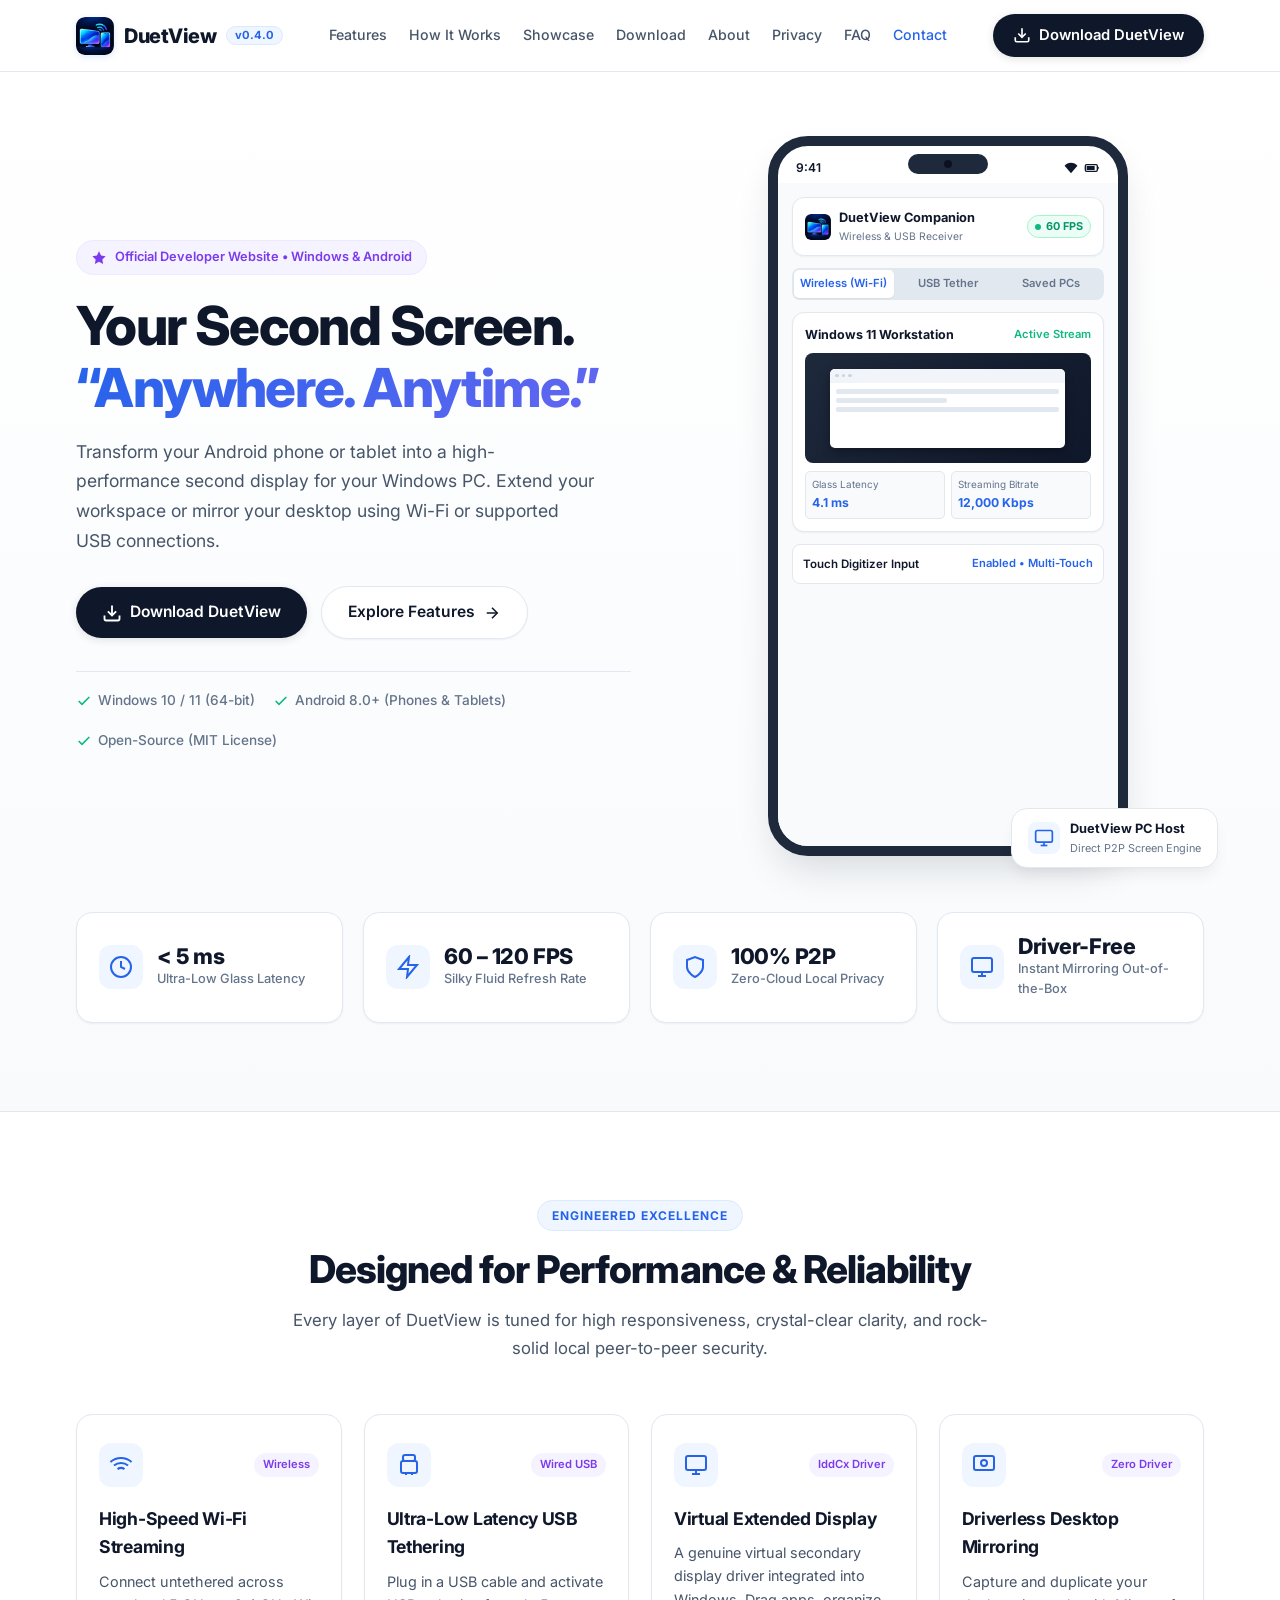
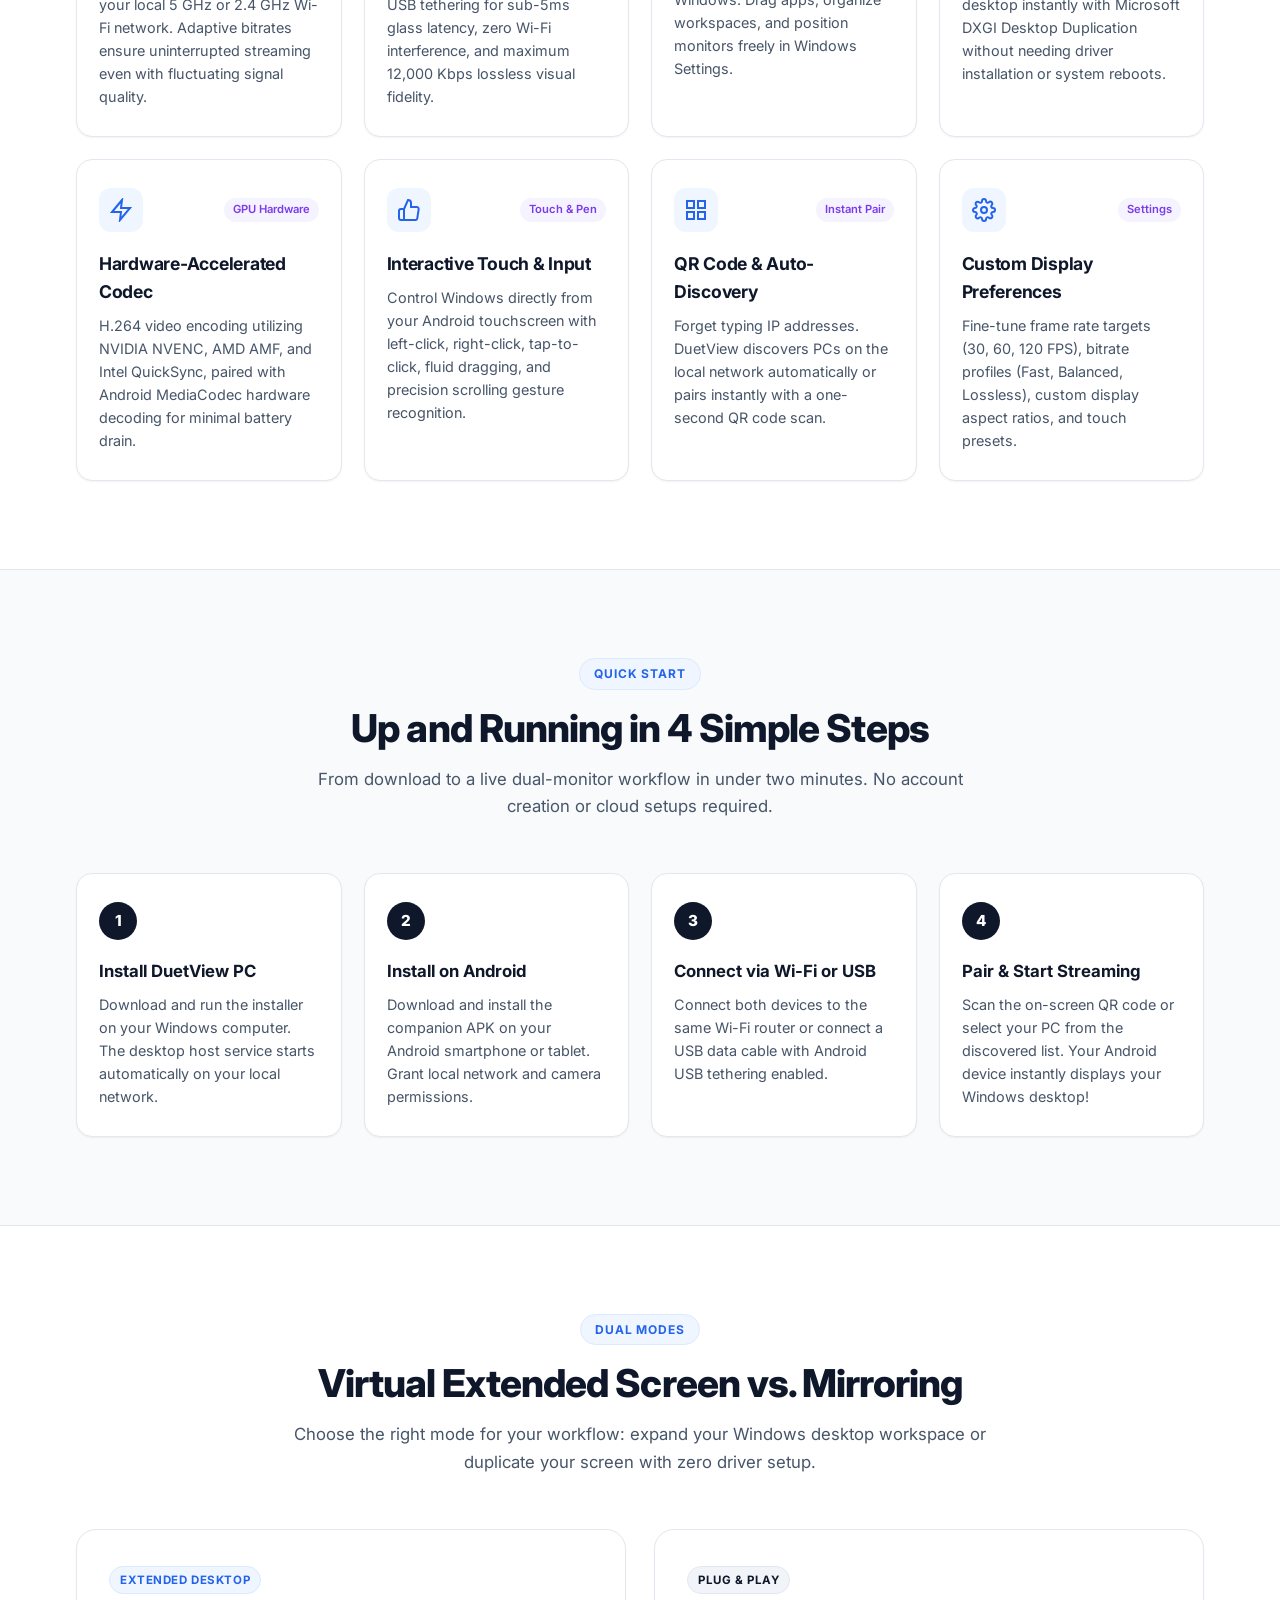
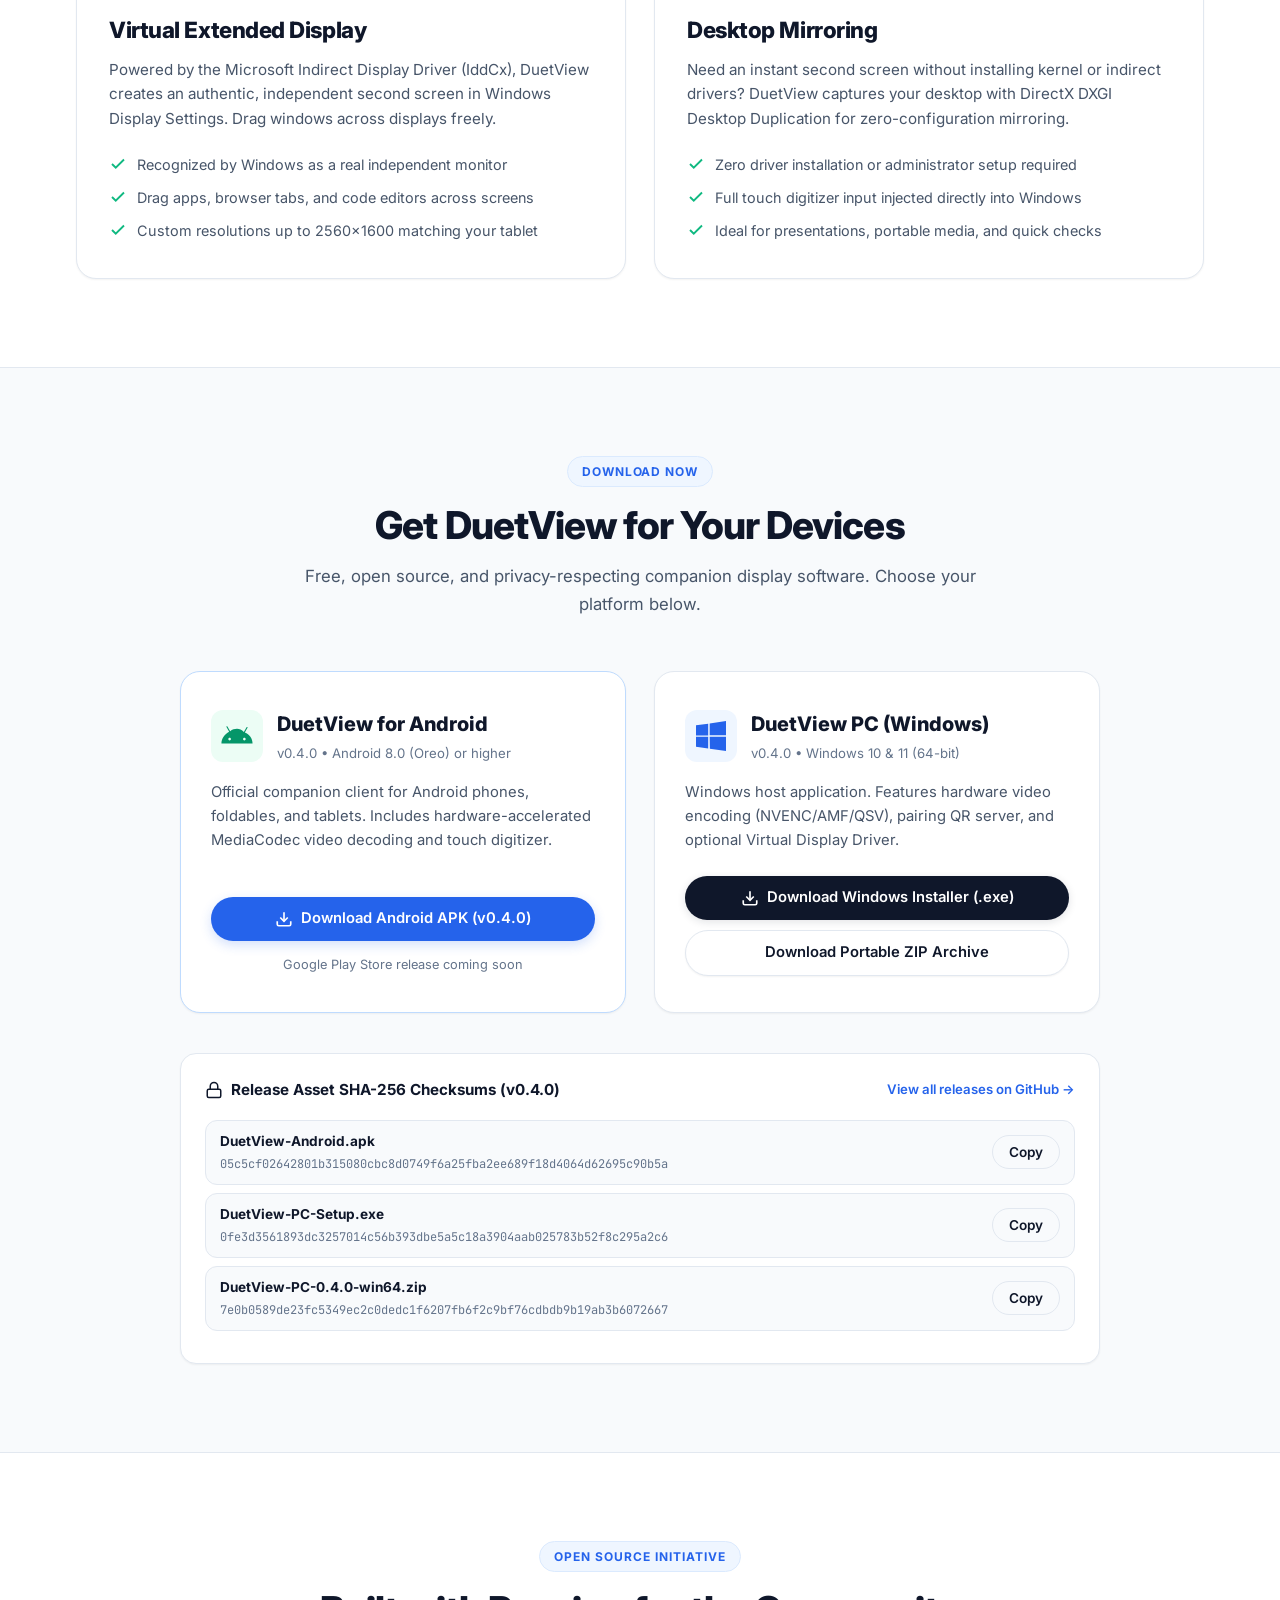
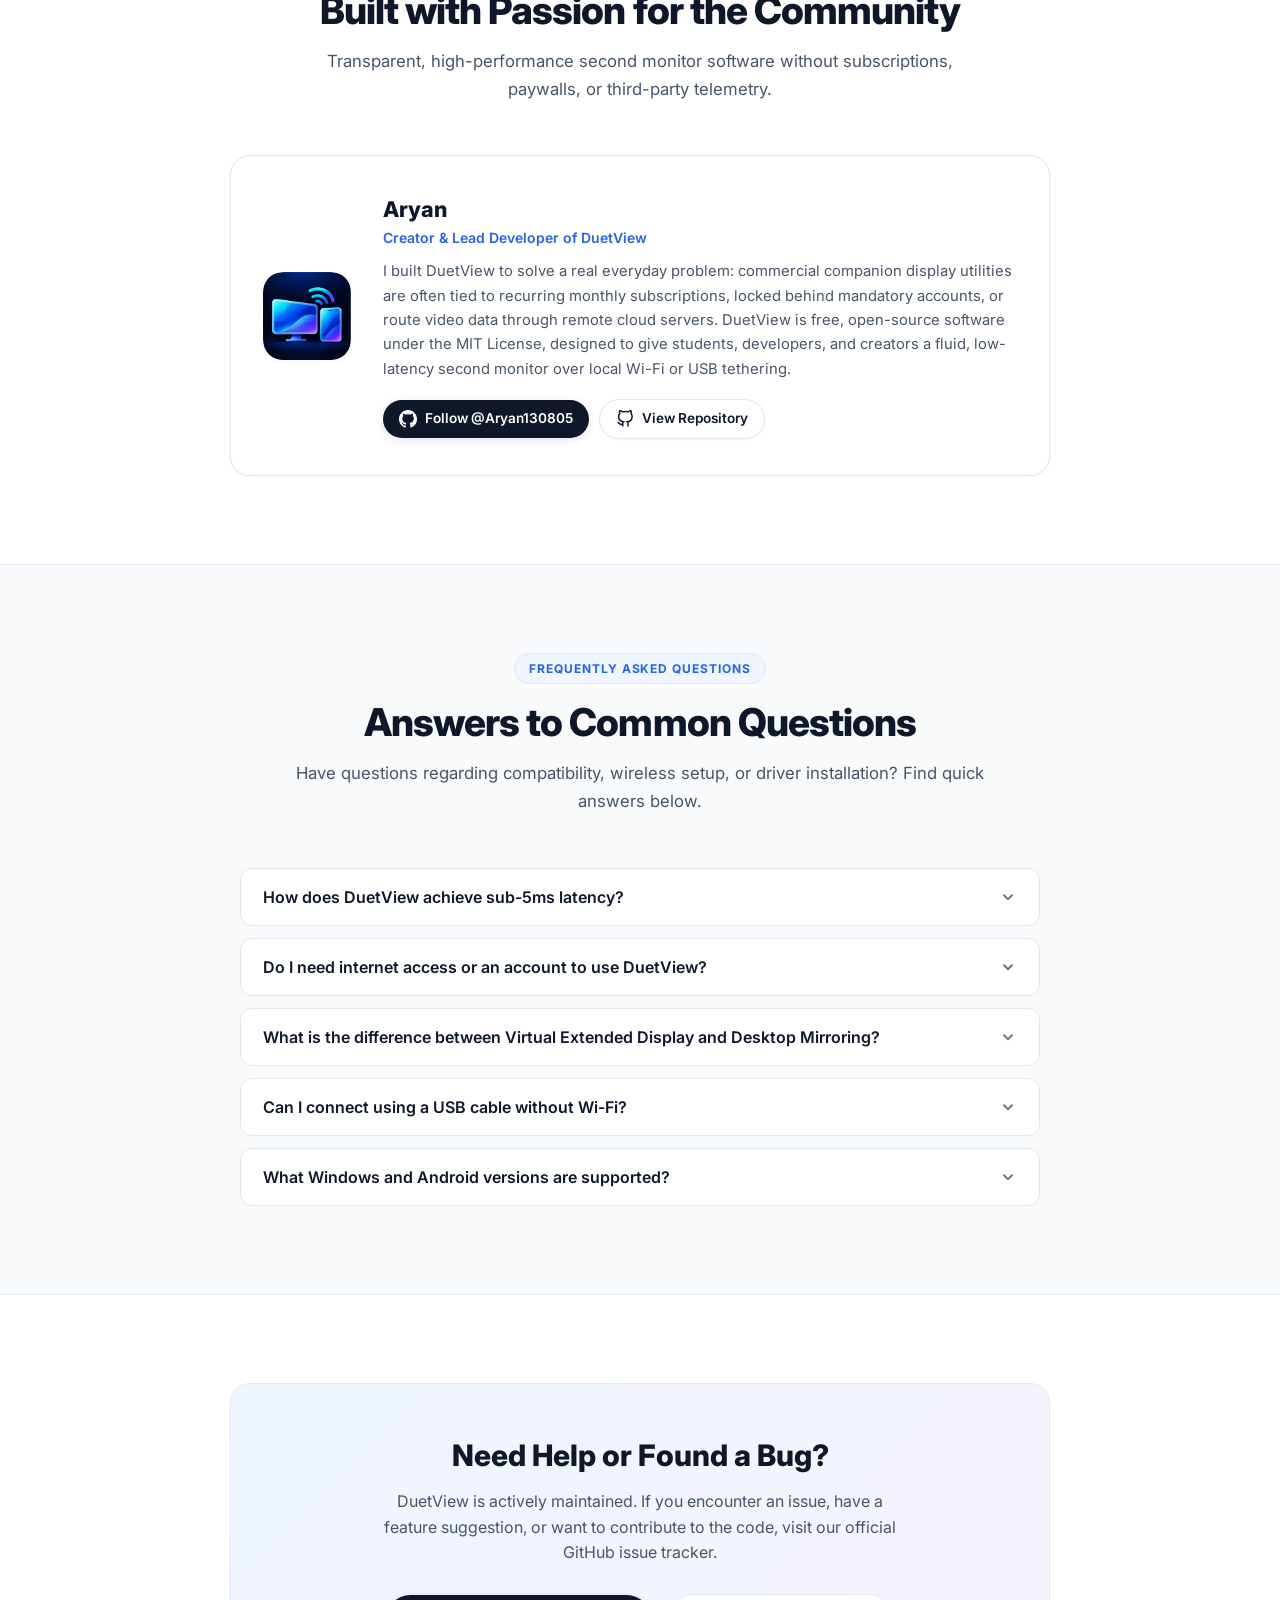
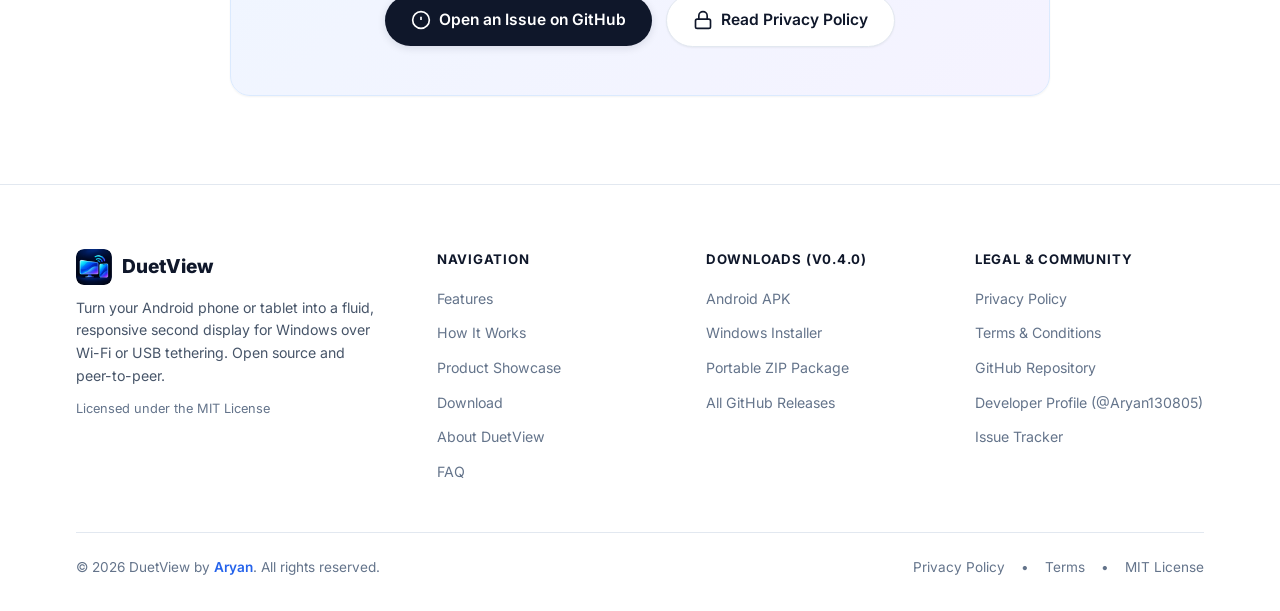
==== commit ebae05db: "fix(navbar): lock navbar to single horizontal row, add page padding, prevent overflow, and bust brow" ====
--- a/index.html
+++ b/index.html
@@ -25,26 +25,21 @@
   <link rel="preconnect" href="https://fonts.gstatic.com" crossorigin>
   <link href="https://fonts.googleapis.com/css2?family=Inter:wght@400;500;600;700;800&family=JetBrains+Mono:wght@400;500;600&display=swap" rel="stylesheet">
 
-  <!-- Stylesheet -->
-  <link rel="stylesheet" href="assets/website/css/style.css">
+  <!-- Stylesheet (Cache-Busted v3.1) -->
+  <link rel="stylesheet" href="assets/website/css/style.css?v=3.1">
 </head>
 <body>
 
   <!-- =====================================================================
-       1. NAVIGATION BAR (Three-Zone Horizontal Layout)
+       1. NAVIGATION BAR (Three-Zone Horizontal Layout - Never Wraps)
        ===================================================================== -->
   <nav class="navbar" id="navbar">
     <div class="nav-container">
-      <!-- Left: Brand Logo & Title -->
+      <!-- Left: Brand Logo & Title (Single Line) -->
       <a href="#" class="nav-brand" aria-label="DuetView Home">
-        <img src="assets/website/images/duetview_icon.png" alt="DuetView Logo" class="brand-logo" width="42" height="42">
-        <div class="brand-text-group">
-          <div>
-            <span class="brand-name">DuetView</span>
-            <span class="brand-badge">v0.4.0</span>
-          </div>
-          <span class="brand-tagline">Second Screen &bull; P2P</span>
-        </div>
+        <img src="assets/website/images/duetview_icon.png" alt="DuetView Logo" class="brand-logo" width="38" height="38">
+        <span class="brand-name">DuetView</span>
+        <span class="brand-badge">v0.4.0</span>
       </a>
 
       <!-- Center: Navigation Links -->
@@ -54,7 +49,7 @@
         <li class="nav-item"><a href="#showcase" class="nav-link">Showcase</a></li>
         <li class="nav-item"><a href="#download" class="nav-link">Download</a></li>
         <li class="nav-item"><a href="#about" class="nav-link">About</a></li>
-        <li class="nav-item"><a href="privacy.html" class="nav-link">Privacy Policy</a></li>
+        <li class="nav-item"><a href="privacy.html" class="nav-link">Privacy</a></li>
         <li class="nav-item"><a href="#faq" class="nav-link">FAQ</a></li>
         <li class="nav-item"><a href="#contact" class="nav-link">Contact</a></li>
         <li class="nav-item mobile-cta-item">
@@ -816,7 +811,7 @@
     <svg width="20" height="20" viewBox="0 0 24 24" fill="none" stroke="currentColor" stroke-width="2.5"><polyline points="18 15 12 9 6 15"></polyline></svg>
   </button>
 
-  <!-- JavaScript -->
-  <script src="assets/website/js/main.js"></script>
+  <!-- JavaScript (Cache-Busted v3.1) -->
+  <script src="assets/website/js/main.js?v=3.1"></script>
 </body>
 </html>
--- a/assets/website/css/style.css
+++ b/assets/website/css/style.css
@@ -1,6 +1,6 @@
 /* ==========================================================================
    DuetView Official Website Stylesheet
-   Premium White & Light Design System
+   Premium White & Light Design System (v3.0)
    ========================================================================== */
 
 /* --------------------------------------------------------------------------
@@ -12,7 +12,7 @@
   --bg-subtle: #f8fafc;
   --bg-card: #ffffff;
   --bg-card-hover: #f1f5f9;
-  --bg-nav: rgba(255, 255, 255, 0.92);
+  --bg-nav: rgba(255, 255, 255, 0.98);
   --bg-badge-blue: #eff6ff;
   --bg-badge-violet: #f5f3ff;
   --bg-badge-green: #ecfdf5;
@@ -45,11 +45,11 @@
   --shadow-md: 0 4px 6px -1px rgba(0, 0, 0, 0.06), 0 2px 4px -2px rgba(0, 0, 0, 0.04);
   --shadow-lg: 0 10px 15px -3px rgba(0, 0, 0, 0.06), 0 4px 6px -4px rgba(0, 0, 0, 0.03);
   --shadow-xl: 0 20px 25px -5px rgba(0, 0, 0, 0.06), 0 8px 10px -6px rgba(0, 0, 0, 0.03);
-  --shadow-device: 0 25px 50px -12px rgba(15, 23, 42, 0.16);
+  --shadow-device: 0 20px 40px -10px rgba(15, 23, 42, 0.16);
 
   /* Geometry & Layout */
-  --nav-height: 76px;
-  --container-max: 1240px;
+  --nav-height: 72px;
+  --container-max: 1200px;
   --radius-sm: 8px;
   --radius-md: 12px;
   --radius-lg: 16px;
@@ -64,7 +64,7 @@
 }
 
 /* --------------------------------------------------------------------------
-   2. Reset & Base Typography
+   2. Reset & Base Typography (Bulletproof Margins)
    -------------------------------------------------------------------------- */
 *,
 *::before,
@@ -74,7 +74,11 @@
   padding: 0;
 }
 
-html {
+html,
+body {
+  width: 100%;
+  max-width: 100%;
+  overflow-x: hidden; /* Prevent horizontal scroll & text clipping */
   scroll-behavior: smooth;
   font-size: 16px;
   -webkit-text-size-adjust: 100%;
@@ -87,7 +91,6 @@
   line-height: 1.6;
   -webkit-font-smoothing: antialiased;
   -moz-osx-font-smoothing: grayscale;
-  overflow-x: hidden;
 }
 
 img,
@@ -117,20 +120,22 @@
 }
 
 /* --------------------------------------------------------------------------
-   3. Layout Utilities & Containers
+   3. Layout Containers & Page Margins
    -------------------------------------------------------------------------- */
 .section-container {
   width: 100%;
   max-width: var(--container-max);
   margin-left: auto;
   margin-right: auto;
-  padding-left: 24px;
-  padding-right: 24px;
+  padding-left: 36px;
+  padding-right: 36px;
+  box-sizing: border-box;
 }
 
 .section-block {
-  padding: 96px 0;
+  padding: 88px 0;
   position: relative;
+  width: 100%;
 }
 
 .bg-subtle {
@@ -145,8 +150,9 @@
 
 /* Section Header Typography */
 .section-header {
-  max-width: 760px;
-  margin: 0 auto 56px auto;
+  max-width: 720px;
+  margin: 0 auto 52px auto;
+  padding: 0 12px;
 }
 
 .section-tag {
@@ -158,18 +164,18 @@
   color: var(--primary);
   background: var(--bg-badge-blue);
   border: 1px solid var(--primary-light);
-  padding: 6px 14px;
+  padding: 5px 14px;
   border-radius: var(--radius-full);
-  margin-bottom: 16px;
+  margin-bottom: 14px;
 }
 
 .section-title {
-  font-size: clamp(1.85rem, 3.2vw, 2.5rem);
+  font-size: clamp(1.8rem, 3.2vw, 2.4rem);
   font-weight: 800;
-  line-height: 1.2;
+  line-height: 1.25;
   letter-spacing: -0.025em;
   color: var(--text-heading);
-  margin-bottom: 16px;
+  margin-bottom: 14px;
 }
 
 .section-subtitle {
@@ -179,57 +185,58 @@
 }
 
 /* --------------------------------------------------------------------------
-   4. Buttons & Badges
+   4. Buttons
    -------------------------------------------------------------------------- */
 .btn {
   display: inline-flex;
   align-items: center;
   justify-content: center;
-  gap: 10px;
-  font-size: 0.95rem;
+  gap: 8px;
+  font-size: 0.925rem;
   font-weight: 600;
-  padding: 12px 22px;
+  padding: 10px 20px;
   border-radius: var(--radius-full);
   transition: all var(--transition-normal);
   white-space: nowrap;
+  flex-shrink: 0;
 }
 
 .btn-primary {
   background-color: var(--dark-btn-bg);
   color: var(--text-on-dark);
-  box-shadow: 0 4px 12px rgba(15, 23, 42, 0.15);
+  box-shadow: 0 2px 8px rgba(15, 23, 42, 0.12);
 }
 
 .btn-primary:hover {
   background-color: var(--dark-btn-hover);
   transform: translateY(-1px);
-  box-shadow: 0 8px 20px rgba(15, 23, 42, 0.22);
+  box-shadow: 0 6px 16px rgba(15, 23, 42, 0.18);
 }
 
 .btn-primary-blue {
   background-color: var(--primary);
   color: var(--text-on-dark);
-  box-shadow: 0 4px 14px rgba(37, 99, 235, 0.25);
+  box-shadow: 0 4px 12px rgba(37, 99, 235, 0.2);
 }
 
 .btn-primary-blue:hover {
   background-color: var(--primary-hover);
   transform: translateY(-1px);
-  box-shadow: 0 8px 22px rgba(37, 99, 235, 0.35);
+  box-shadow: 0 8px 18px rgba(37, 99, 235, 0.3);
 }
 
 .btn-secondary {
   background-color: #ffffff;
   color: var(--text-heading);
   border: 1px solid var(--border-light);
-  box-shadow: var(--shadow-sm);
+  box-shadow: var(--shadow-xs);
 }
 
 .btn-secondary:hover {
   background-color: #f8fafc;
   border-color: #cbd5e1;
   transform: translateY(-1px);
-  box-shadow: var(--shadow-md);
+  box-shadow: var(--shadow-sm);
 }
 
 .btn-outline {
@@ -244,8 +251,8 @@
 }
 
 .btn-lg {
-  padding: 14px 28px;
-  font-size: 1rem;
+  padding: 13px 26px;
+  font-size: 0.975rem;
 }
 
 .btn-sm {
@@ -257,15 +264,8 @@
   width: 100%;
 }
 
-.btn-disabled {
-  background-color: #e2e8f0;
-  color: #94a3b8;
-  cursor: not-allowed;
-  box-shadow: none;
-}
-
 /* --------------------------------------------------------------------------
-   5. Navigation Bar (Clean Horizontal Three-Zone Layout)
+   5. NAVIGATION BAR — SINGLE HORIZONTAL ROW (NEVER WRAPS)
    -------------------------------------------------------------------------- */
 .navbar {
   position: sticky;
@@ -273,98 +273,96 @@
   width: 100%;
   height: var(--nav-height);
   background-color: var(--bg-nav);
-  backdrop-filter: blur(14px);
-  -webkit-backdrop-filter: blur(14px);
+  backdrop-filter: blur(16px);
+  -webkit-backdrop-filter: blur(16px);
   border-bottom: 1px solid var(--border-light);
   z-index: 1000;
   transition: all var(--transition-normal);
 }
 
 .nav-container {
+  width: 100%;
   max-width: var(--container-max);
   height: 100%;
   margin: 0 auto;
-  padding: 0 24px;
-  display: flex;
+  padding: 0 36px;
+  display: flex;
+  flex-direction: row;
   align-items: center;
   justify-content: space-between;
-  gap: 20px;
-}
-
-/* Zone 1: Left Brand */
+  flex-wrap: nowrap; /* STRICTLY PREVENT WRAPPING */
+  gap: 16px;
+  box-sizing: border-box;
+}
+
+/* Zone 1: Left Brand (Logo and Name in One Single Line) */
 .nav-brand {
   display: flex;
-  align-items: center;
-  gap: 12px;
+  flex-direction: row;
+  align-items: center;
+  gap: 10px;
   flex-shrink: 0;
   text-decoration: none;
+  white-space: nowrap;
 }
 
 .brand-logo {
-  width: 42px;
-  height: 42px;
-  border-radius: var(--radius-md);
-  box-shadow: 0 2px 8px rgba(37, 99, 235, 0.15);
-  transition: transform var(--transition-fast);
-}
-
-.nav-brand:hover .brand-logo {
-  transform: scale(1.04);
-}
-
-.brand-text-group {
-  display: flex;
-  flex-direction: column;
+  width: 38px;
+  height: 38px;
+  border-radius: 9px;
+  box-shadow: 0 2px 6px rgba(37, 99, 235, 0.15);
+  flex-shrink: 0;
 }
 
 .brand-name {
-  font-size: 1.2rem;
+  font-size: 1.25rem;
   font-weight: 800;
   color: var(--text-heading);
-  letter-spacing: -0.03em;
-  line-height: 1.2;
-}
-
-.brand-tagline {
-  font-size: 0.72rem;
-  font-weight: 500;
-  color: var(--text-muted);
-  letter-spacing: -0.01em;
+  letter-spacing: -0.025em;
+  line-height: 1;
 }
 
 .brand-badge {
-  font-size: 0.68rem;
+  font-size: 0.7rem;
   font-weight: 700;
   color: var(--primary);
   background: var(--bg-badge-blue);
   border: 1px solid var(--primary-light);
-  padding: 2px 7px;
+  padding: 2px 8px;
   border-radius: var(--radius-full);
-  margin-left: 6px;
-  vertical-align: middle;
-}
-
-/* Zone 2: Center Menu */
+  line-height: 1.2;
+}
+
+/* Zone 2: Center Links (Single Row, No Wrap) */
 .nav-menu {
   display: flex;
-  align-items: center;
-  gap: 28px;
+  flex-direction: row;
+  align-items: center;
+  gap: 22px;
   list-style: none;
+  margin: 0;
+  padding: 0;
+  flex-wrap: nowrap;
+  white-space: nowrap;
 }
 
 .nav-item {
   position: relative;
+  display: flex;
+  align-items: center;
 }
 
 .nav-link {
-  font-size: 0.925rem;
+  font-size: 0.885rem;
   font-weight: 500;
   color: var(--text-body);
   transition: color var(--transition-fast);
-  padding: 8px 0;
-}
-
-.nav-link:hover {
+  white-space: nowrap;
+  padding: 6px 0;
+}
+
+.nav-link:hover,
+.nav-link.active {
   color: var(--primary);
 }
 
@@ -372,7 +370,7 @@
   display: none;
 }
 
-/* Zone 3: Right CTA */
+/* Zone 3: Right Action Button */
 .nav-actions {
   display: flex;
   align-items: center;
@@ -380,9 +378,8 @@
   flex-shrink: 0;
 }
 
-.nav-cta-btn {
-  font-size: 0.9rem;
-  padding: 10px 20px;
+.nav-cta-desktop {
+  display: inline-flex;
 }
 
 .hamburger {
@@ -411,26 +408,29 @@
 .hero-section {
   position: relative;
   background: linear-gradient(180deg, #ffffff 0%, #f8fafc 100%);
-  padding: 72px 0 96px 0;
-  overflow: hidden;
+  padding: 64px 0 88px 0;
   border-bottom: 1px solid var(--border-light);
+  width: 100%;
 }
 
 .hero-grid {
   display: grid;
-  grid-template-columns: 1.05fr 1fr;
-  align-items: center;
-  gap: 56px;
-  margin-bottom: 64px;
+  grid-template-columns: 1.05fr 0.95fr;
+  align-items: center;
+  gap: 48px;
+  margin-bottom: 56px;
+  width: 100%;
+  box-sizing: border-box;
 }
 
 .hero-content {
   display: flex;
   flex-direction: column;
   align-items: flex-start;
-}
-
-/* Top Pill Badge */
+  padding-right: 12px;
+}
+
+/* Pill Badge */
 .pill-badge {
   display: inline-flex;
   align-items: center;
@@ -442,21 +442,21 @@
   border-radius: var(--radius-full);
   font-size: 0.8rem;
   font-weight: 600;
-  margin-bottom: 24px;
-  box-shadow: var(--shadow-xs);
+  margin-bottom: 20px;
 }
 
 .pill-badge svg {
   color: var(--accent-purple);
+  flex-shrink: 0;
 }
 
 .hero-title {
-  font-size: clamp(2.5rem, 4.2vw, 3.85rem);
+  font-size: clamp(2.4rem, 4.2vw, 3.6rem);
   font-weight: 800;
-  line-height: 1.1;
-  letter-spacing: -0.035em;
-  color: var(--text-heading);
-  margin-bottom: 20px;
+  line-height: 1.15;
+  letter-spacing: -0.03em;
+  color: var(--text-heading);
+  margin-bottom: 18px;
 }
 
 .hero-title .quote-accent {
@@ -467,28 +467,28 @@
 }
 
 .hero-desc {
-  font-size: 1.125rem;
+  font-size: 1.1rem;
   line-height: 1.7;
   color: var(--text-body);
+  margin-bottom: 30px;
+  max-width: 520px;
+}
+
+.hero-cta-group {
+  display: flex;
+  align-items: center;
+  gap: 14px;
+  flex-wrap: wrap;
   margin-bottom: 32px;
-  max-width: 540px;
-}
-
-.hero-cta-group {
-  display: flex;
-  align-items: center;
-  gap: 16px;
-  flex-wrap: wrap;
-  margin-bottom: 36px;
-}
-
-/* Compatibility List Row */
+}
+
+/* Compatibility Bar */
 .hero-compat-row {
   display: flex;
   align-items: center;
   gap: 18px;
   flex-wrap: wrap;
-  padding-top: 20px;
+  padding-top: 18px;
   border-top: 1px solid var(--border-light);
   width: 100%;
 }
@@ -496,7 +496,7 @@
 .compat-item {
   display: flex;
   align-items: center;
-  gap: 8px;
+  gap: 6px;
   font-size: 0.85rem;
   font-weight: 500;
   color: var(--text-muted);
@@ -508,73 +508,69 @@
 }
 
 /* --------------------------------------------------------------------------
-   7. Hero Right Column: Product Showcase Visual
+   7. Hero Right Column: Clean Smartphone Mockup
    -------------------------------------------------------------------------- */
 .hero-visual-wrapper {
   position: relative;
   display: flex;
   justify-content: center;
   align-items: center;
-}
-
-/* Smartphone Device Mockup */
+  width: 100%;
+}
+
 .device-frame-phone {
   width: 100%;
-  max-width: 380px;
+  max-width: 360px;
   background: #ffffff;
-  border: 11px solid #1e293b;
-  border-radius: 44px;
+  border: 10px solid #1e293b;
+  border-radius: 40px;
   box-shadow: var(--shadow-device);
   overflow: hidden;
   position: relative;
-  aspect-ratio: 9 / 18.5;
-  display: flex;
-  flex-direction: column;
-}
-
-/* Top Notch / Camera Pill */
+  aspect-ratio: 9 / 18;
+  display: flex;
+  flex-direction: column;
+}
+
 .device-notch {
   position: absolute;
-  top: 10px;
+  top: 8px;
   left: 50%;
   transform: translateX(-50%);
-  width: 90px;
-  height: 22px;
+  width: 80px;
+  height: 20px;
   background-color: #1e293b;
-  border-radius: 20px;
+  border-radius: 16px;
   z-index: 10;
   display: flex;
   align-items: center;
   justify-content: center;
-  gap: 8px;
 }
 
 .notch-camera {
-  width: 9px;
-  height: 9px;
+  width: 8px;
+  height: 8px;
   border-radius: 50%;
   background-color: #0b1120;
 }
 
-/* Phone Status Bar */
 .phone-status-bar {
   display: flex;
   align-items: center;
   justify-content: space-between;
-  padding: 14px 20px 8px 20px;
+  padding: 12px 18px 6px 18px;
   font-size: 0.75rem;
   font-weight: 600;
   color: #0f172a;
 }
 
-/* Phone App Interior */
 .phone-screen-content {
   flex: 1;
-  padding: 16px;
+  padding: 14px;
   background-color: #f8fafc;
   display: flex;
   flex-direction: column;
-  gap: 14px;
+  gap: 12px;
   overflow: hidden;
 }
 
@@ -583,7 +579,7 @@
   align-items: center;
   justify-content: space-between;
   background: #ffffff;
-  padding: 12px 14px;
+  padding: 10px 12px;
   border-radius: var(--radius-md);
   border: 1px solid var(--border-light);
   box-shadow: var(--shadow-xs);
@@ -592,17 +588,17 @@
 .mockup-brand {
   display: flex;
   align-items: center;
-  gap: 10px;
+  gap: 8px;
 }
 
 .mockup-logo-img {
-  width: 28px;
-  height: 28px;
+  width: 26px;
+  height: 26px;
   border-radius: 6px;
 }
 
 .mockup-app-title {
-  font-size: 0.85rem;
+  font-size: 0.8rem;
   font-weight: 700;
   color: var(--text-heading);
 }
@@ -610,13 +606,13 @@
 .status-pill-green {
   display: inline-flex;
   align-items: center;
-  gap: 6px;
-  font-size: 0.7rem;
+  gap: 5px;
+  font-size: 0.68rem;
   font-weight: 700;
   color: #059669;
   background: #ecfdf5;
   border: 1px solid #a7f3d0;
-  padding: 3px 8px;
+  padding: 2px 7px;
   border-radius: var(--radius-full);
 }
 
@@ -627,22 +623,21 @@
   background-color: #10b981;
 }
 
-/* Mode Selection Tabs inside Phone */
 .mockup-tabs {
   display: flex;
   background: #e2e8f0;
   border-radius: var(--radius-sm);
-  padding: 3px;
-  gap: 4px;
+  padding: 2px;
+  gap: 3px;
 }
 
 .mockup-tab {
   flex: 1;
   text-align: center;
-  font-size: 0.72rem;
+  font-size: 0.7rem;
   font-weight: 600;
-  padding: 6px 0;
-  border-radius: 6px;
+  padding: 5px 0;
+  border-radius: 5px;
   color: var(--text-muted);
 }
 
@@ -652,16 +647,15 @@
   box-shadow: var(--shadow-xs);
 }
 
-/* Active Stream Visual Card */
 .mockup-stream-card {
   background: #ffffff;
   border: 1px solid var(--border-light);
   border-radius: var(--radius-md);
-  padding: 14px;
+  padding: 12px;
   box-shadow: var(--shadow-xs);
   display: flex;
   flex-direction: column;
-  gap: 10px;
+  gap: 8px;
 }
 
 .stream-card-head {
@@ -671,13 +665,13 @@
 }
 
 .stream-target-name {
-  font-size: 0.8rem;
+  font-size: 0.78rem;
   font-weight: 700;
   color: var(--text-heading);
 }
 
 .stream-canvas-preview {
-  height: 120px;
+  height: 110px;
   background: linear-gradient(135deg, #1e293b 0%, #0f172a 100%);
   border-radius: var(--radius-sm);
   display: flex;
@@ -688,96 +682,94 @@
 }
 
 .mini-desktop-window {
-  width: 80%;
-  height: 75%;
+  width: 82%;
+  height: 72%;
   background: #ffffff;
-  border-radius: 6px;
-  box-shadow: 0 4px 12px rgba(0, 0, 0, 0.35);
+  border-radius: 5px;
+  box-shadow: 0 4px 10px rgba(0, 0, 0, 0.3);
   display: flex;
   flex-direction: column;
   overflow: hidden;
 }
 
 .mini-window-bar {
-  height: 16px;
+  height: 14px;
   background: #f1f5f9;
   display: flex;
   align-items: center;
-  padding: 0 6px;
-  gap: 4px;
+  padding: 0 5px;
+  gap: 3px;
 }
 
 .mini-dot {
-  width: 4px;
-  height: 4px;
+  width: 3.5px;
+  height: 3.5px;
   border-radius: 50%;
   background: #cbd5e1;
 }
 
 .mini-window-body {
   flex: 1;
-  padding: 8px;
+  padding: 6px;
   display: flex;
   flex-direction: column;
   gap: 4px;
 }
 
 .mini-skeleton-line {
-  height: 6px;
+  height: 5px;
   background: #e2e8f0;
-  border-radius: 3px;
+  border-radius: 2px;
 }
 
 .mini-skeleton-line.short {
-  width: 55%;
-}
-
-/* Stream Telemetry Badges */
+  width: 50%;
+}
+
 .stream-telemetry-row {
   display: grid;
   grid-template-columns: 1fr 1fr;
-  gap: 8px;
+  gap: 6px;
 }
 
 .telemetry-mini-pill {
   background: #f8fafc;
   border: 1px solid var(--border-light);
-  border-radius: 6px;
-  padding: 6px 8px;
+  border-radius: 5px;
+  padding: 5px 6px;
   display: flex;
   flex-direction: column;
 }
 
 .telemetry-mini-label {
-  font-size: 0.65rem;
+  font-size: 0.62rem;
   color: var(--text-muted);
 }
 
 .telemetry-mini-val {
-  font-size: 0.8rem;
+  font-size: 0.76rem;
   font-weight: 700;
   color: var(--primary);
 }
 
-/* Floating Laptop Card Behind */
 .laptop-accent-badge {
   position: absolute;
-  bottom: -16px;
-  right: -20px;
+  bottom: -12px;
+  right: -14px;
   background: #ffffff;
   border: 1px solid var(--border-light);
   border-radius: var(--radius-lg);
-  padding: 12px 18px;
+  padding: 10px 16px;
   box-shadow: var(--shadow-lg);
   display: flex;
   align-items: center;
-  gap: 12px;
+  gap: 10px;
   z-index: 20;
 }
 
 .laptop-icon-wrap {
-  width: 36px;
-  height: 36px;
+  width: 32px;
+  height: 32px;
   border-radius: 8px;
   background: var(--bg-badge-blue);
   color: var(--primary);
@@ -787,13 +779,13 @@
 }
 
 .laptop-badge-text h4 {
-  font-size: 0.85rem;
+  font-size: 0.8rem;
   font-weight: 700;
   color: var(--text-heading);
 }
 
 .laptop-badge-text p {
-  font-size: 0.72rem;
+  font-size: 0.68rem;
   color: var(--text-muted);
 }
 
@@ -804,18 +796,19 @@
   display: grid;
   grid-template-columns: repeat(4, 1fr);
   gap: 20px;
-  margin-top: 12px;
+  margin-top: 16px;
+  width: 100%;
 }
 
 .metric-card {
   background: #ffffff;
   border: 1px solid var(--border-light);
   border-radius: var(--radius-lg);
-  padding: 24px;
+  padding: 22px;
   box-shadow: var(--shadow-xs);
   display: flex;
   align-items: center;
-  gap: 16px;
+  gap: 14px;
   transition: all var(--transition-normal);
 }
 
@@ -826,8 +819,8 @@
 }
 
 .metric-icon-box {
-  width: 48px;
-  height: 48px;
+  width: 44px;
+  height: 44px;
   border-radius: var(--radius-md);
   background: var(--bg-badge-blue);
   color: var(--primary);
@@ -838,7 +831,7 @@
 }
 
 .metric-val {
-  font-size: 1.45rem;
+  font-size: 1.35rem;
   font-weight: 800;
   color: var(--text-heading);
   letter-spacing: -0.02em;
@@ -846,7 +839,7 @@
 }
 
 .metric-label {
-  font-size: 0.825rem;
+  font-size: 0.8rem;
   color: var(--text-muted);
   font-weight: 500;
 }
@@ -856,15 +849,16 @@
    -------------------------------------------------------------------------- */
 .features-grid {
   display: grid;
-  grid-template-columns: repeat(auto-fill, minmax(270px, 1fr));
-  gap: 24px;
+  grid-template-columns: repeat(auto-fill, minmax(260px, 1fr));
+  gap: 22px;
+  width: 100%;
 }
 
 .feature-card {
   background: #ffffff;
   border: 1px solid var(--border-light);
   border-radius: var(--radius-lg);
-  padding: 32px 24px;
+  padding: 28px 22px;
   box-shadow: var(--shadow-xs);
   transition: all var(--transition-normal);
   display: flex;
@@ -881,12 +875,12 @@
   display: flex;
   align-items: center;
   justify-content: space-between;
-  margin-bottom: 20px;
+  margin-bottom: 18px;
 }
 
 .feature-icon-wrapper {
-  width: 48px;
-  height: 48px;
+  width: 44px;
+  height: 44px;
   border-radius: var(--radius-md);
   background: var(--bg-badge-blue);
   color: var(--primary);
@@ -901,24 +895,24 @@
 }
 
 .feature-tag-pill {
-  font-size: 0.72rem;
+  font-size: 0.7rem;
   font-weight: 600;
   color: var(--accent-purple);
   background: var(--bg-badge-violet);
-  padding: 4px 10px;
+  padding: 3px 9px;
   border-radius: var(--radius-full);
 }
 
 .feature-title {
-  font-size: 1.15rem;
+  font-size: 1.1rem;
   font-weight: 700;
   color: var(--text-heading);
-  margin-bottom: 10px;
+  margin-bottom: 8px;
   letter-spacing: -0.015em;
 }
 
 .feature-desc {
-  font-size: 0.925rem;
+  font-size: 0.9rem;
   color: var(--text-body);
   line-height: 1.6;
 }
@@ -929,19 +923,18 @@
 .steps-grid {
   display: grid;
   grid-template-columns: repeat(4, 1fr);
-  gap: 24px;
-  position: relative;
+  gap: 22px;
+  width: 100%;
 }
 
 .step-card {
   background: #ffffff;
   border: 1px solid var(--border-light);
   border-radius: var(--radius-lg);
-  padding: 32px 24px;
+  padding: 28px 22px;
   box-shadow: var(--shadow-xs);
   display: flex;
   flex-direction: column;
-  position: relative;
   transition: all var(--transition-normal);
 }
 
@@ -951,28 +944,28 @@
 }
 
 .step-num-badge {
-  width: 40px;
-  height: 40px;
+  width: 38px;
+  height: 38px;
   border-radius: var(--radius-full);
   background: var(--dark-btn-bg);
   color: #ffffff;
-  font-size: 1rem;
+  font-size: 0.95rem;
   font-weight: 800;
   display: flex;
   align-items: center;
   justify-content: center;
-  margin-bottom: 20px;
+  margin-bottom: 18px;
 }
 
 .step-title {
-  font-size: 1.1rem;
+  font-size: 1.05rem;
   font-weight: 700;
   color: var(--text-heading);
-  margin-bottom: 10px;
+  margin-bottom: 8px;
 }
 
 .step-desc {
-  font-size: 0.925rem;
+  font-size: 0.9rem;
   color: var(--text-body);
   line-height: 1.6;
 }
@@ -983,33 +976,34 @@
 .showcase-dual-grid {
   display: grid;
   grid-template-columns: 1fr 1fr;
-  gap: 32px;
+  gap: 28px;
+  width: 100%;
 }
 
 .showcase-card {
   background: #ffffff;
   border: 1px solid var(--border-light);
   border-radius: var(--radius-xl);
-  padding: 40px;
-  box-shadow: var(--shadow-sm);
+  padding: 36px 32px;
+  box-shadow: var(--shadow-xs);
   display: flex;
   flex-direction: column;
   transition: all var(--transition-normal);
 }
 
 .showcase-card:hover {
-  box-shadow: var(--shadow-lg);
+  box-shadow: var(--shadow-md);
 }
 
 .showcase-badge {
   align-self: flex-start;
-  font-size: 0.75rem;
+  font-size: 0.72rem;
   font-weight: 700;
   text-transform: uppercase;
   letter-spacing: 0.05em;
-  padding: 4px 12px;
+  padding: 4px 10px;
   border-radius: var(--radius-full);
-  margin-bottom: 20px;
+  margin-bottom: 18px;
 }
 
 .showcase-badge.primary-tag {
@@ -1025,24 +1019,24 @@
 }
 
 .showcase-heading {
-  font-size: 1.5rem;
+  font-size: 1.4rem;
   font-weight: 800;
   color: var(--text-heading);
   letter-spacing: -0.02em;
-  margin-bottom: 12px;
+  margin-bottom: 10px;
 }
 
 .showcase-text {
-  font-size: 0.975rem;
+  font-size: 0.95rem;
   color: var(--text-body);
-  margin-bottom: 24px;
+  margin-bottom: 22px;
 }
 
 .showcase-checklist {
   list-style: none;
   display: flex;
   flex-direction: column;
-  gap: 12px;
+  gap: 10px;
   margin-top: auto;
 }
 
@@ -1050,14 +1044,14 @@
   display: flex;
   align-items: flex-start;
   gap: 10px;
-  font-size: 0.925rem;
+  font-size: 0.9rem;
   color: var(--text-body);
 }
 
 .showcase-checklist svg {
   color: var(--success);
   flex-shrink: 0;
-  margin-top: 3px;
+  margin-top: 2px;
 }
 
 /* --------------------------------------------------------------------------
@@ -1066,26 +1060,26 @@
 .download-dual-grid {
   display: grid;
   grid-template-columns: 1fr 1fr;
-  gap: 32px;
-  max-width: 960px;
-  margin: 0 auto 48px auto;
+  gap: 28px;
+  max-width: 920px;
+  margin: 0 auto 40px auto;
+  width: 100%;
 }
 
 .download-card {
   background: #ffffff;
   border: 1px solid var(--border-light);
   border-radius: var(--radius-xl);
-  padding: 40px;
-  box-shadow: var(--shadow-sm);
+  padding: 36px 30px;
+  box-shadow: var(--shadow-xs);
   display: flex;
   flex-direction: column;
   transition: all var(--transition-normal);
-  position: relative;
 }
 
 .download-card:hover {
-  transform: translateY(-3px);
-  box-shadow: var(--shadow-lg);
+  transform: translateY(-2px);
+  box-shadow: var(--shadow-md);
   border-color: #cbd5e1;
 }
 
@@ -1096,13 +1090,13 @@
 .download-card-header {
   display: flex;
   align-items: center;
-  gap: 16px;
-  margin-bottom: 20px;
+  gap: 14px;
+  margin-bottom: 16px;
 }
 
 .platform-icon-wrap {
-  width: 56px;
-  height: 56px;
+  width: 52px;
+  height: 52px;
   border-radius: var(--radius-md);
   display: flex;
   align-items: center;
@@ -1121,52 +1115,54 @@
 }
 
 .dl-card-title {
-  font-size: 1.35rem;
+  font-size: 1.25rem;
   font-weight: 800;
   color: var(--text-heading);
 }
 
 .dl-card-meta {
-  font-size: 0.85rem;
+  font-size: 0.825rem;
   color: var(--text-muted);
 }
 
 .dl-card-desc {
-  font-size: 0.95rem;
+  font-size: 0.925rem;
   color: var(--text-body);
-  margin-bottom: 28px;
+  margin-bottom: 24px;
   line-height: 1.6;
 }
 
 .dl-card-actions {
   display: flex;
   flex-direction: column;
-  gap: 12px;
+  gap: 10px;
   margin-top: auto;
 }
 
 /* Checksums Section Box */
 .checksum-panel {
-  max-width: 960px;
+  max-width: 920px;
   margin: 0 auto;
   background: #ffffff;
   border: 1px solid var(--border-light);
   border-radius: var(--radius-lg);
-  padding: 28px;
+  padding: 24px;
   box-shadow: var(--shadow-xs);
+  width: 100%;
+  box-sizing: border-box;
 }
 
 .checksum-panel-header {
   display: flex;
   align-items: center;
   justify-content: space-between;
-  margin-bottom: 20px;
+  margin-bottom: 18px;
   flex-wrap: wrap;
-  gap: 12px;
+  gap: 10px;
 }
 
 .checksum-panel-title {
-  font-size: 1rem;
+  font-size: 0.95rem;
   font-weight: 700;
   color: var(--text-heading);
   display: flex;
@@ -1178,12 +1174,12 @@
   display: flex;
   align-items: center;
   justify-content: space-between;
-  padding: 12px 16px;
+  padding: 10px 14px;
   background: #f8fafc;
   border: 1px solid var(--border-light);
   border-radius: var(--radius-md);
-  margin-bottom: 10px;
-  gap: 16px;
+  margin-bottom: 8px;
+  gap: 14px;
   flex-wrap: wrap;
 }
 
@@ -1194,13 +1190,13 @@
 }
 
 .checksum-filename {
-  font-size: 0.875rem;
+  font-size: 0.85rem;
   font-weight: 700;
   color: var(--text-heading);
 }
 
 .checksum-hash-code {
-  font-size: 0.775rem;
+  font-size: 0.75rem;
   color: var(--text-muted);
   word-break: break-all;
 }
@@ -1209,23 +1205,25 @@
    13. About the Developer & Open Source
    -------------------------------------------------------------------------- */
 .developer-profile-card {
-  max-width: 860px;
+  max-width: 820px;
   margin: 0 auto;
   background: #ffffff;
   border: 1px solid var(--border-light);
   border-radius: var(--radius-xl);
-  padding: 40px;
+  padding: 36px 32px;
+  box-shadow: var(--shadow-xs);
+  display: flex;
+  align-items: center;
+  gap: 32px;
+  width: 100%;
+  box-sizing: border-box;
+}
+
+.dev-avatar-img {
+  width: 88px;
+  height: 88px;
+  border-radius: var(--radius-xl);
   box-shadow: var(--shadow-sm);
-  display: flex;
-  align-items: center;
-  gap: 36px;
-}
-
-.dev-avatar-img {
-  width: 96px;
-  height: 96px;
-  border-radius: var(--radius-xl);
-  box-shadow: var(--shadow-md);
   flex-shrink: 0;
 }
 
@@ -1235,29 +1233,29 @@
 }
 
 .dev-name {
-  font-size: 1.45rem;
+  font-size: 1.35rem;
   font-weight: 800;
   color: var(--text-heading);
 }
 
 .dev-role {
-  font-size: 0.9rem;
+  font-size: 0.875rem;
   font-weight: 600;
   color: var(--primary);
-  margin-bottom: 12px;
+  margin-bottom: 10px;
 }
 
 .dev-bio {
-  font-size: 0.95rem;
+  font-size: 0.925rem;
   color: var(--text-body);
   line-height: 1.65;
-  margin-bottom: 20px;
+  margin-bottom: 18px;
 }
 
 .dev-btn-group {
   display: flex;
   align-items: center;
-  gap: 12px;
+  gap: 10px;
   flex-wrap: wrap;
 }
 
@@ -1265,11 +1263,13 @@
    14. FAQ Section (Accordion)
    -------------------------------------------------------------------------- */
 .faq-wrapper {
-  max-width: 840px;
+  max-width: 800px;
   margin: 0 auto;
   display: flex;
   flex-direction: column;
-  gap: 14px;
+  gap: 12px;
+  width: 100%;
+  box-sizing: border-box;
 }
 
 .faq-item {
@@ -1282,20 +1282,20 @@
 
 .faq-item.open {
   border-color: #cbd5e1;
-  box-shadow: var(--shadow-sm);
+  box-shadow: var(--shadow-xs);
 }
 
 .faq-question {
   width: 100%;
-  padding: 20px 24px;
+  padding: 18px 22px;
   text-align: left;
   display: flex;
   align-items: center;
   justify-content: space-between;
-  font-size: 1.05rem;
+  font-size: 1rem;
   font-weight: 600;
   color: var(--text-heading);
-  gap: 16px;
+  gap: 14px;
   background: transparent;
   cursor: pointer;
 }
@@ -1325,47 +1325,49 @@
 }
 
 .faq-answer-inner {
-  padding: 0 24px 22px 24px;
-  font-size: 0.95rem;
+  padding: 0 22px 20px 22px;
+  font-size: 0.925rem;
   color: var(--text-body);
   line-height: 1.65;
   border-top: 1px solid var(--border-subtle);
-  padding-top: 14px;
+  padding-top: 12px;
 }
 
 /* --------------------------------------------------------------------------
-   15. Contact / Need Help Block
+   15. Contact Block
    -------------------------------------------------------------------------- */
 .contact-cta-card {
-  max-width: 860px;
+  max-width: 820px;
   margin: 0 auto;
   background: linear-gradient(135deg, #eff6ff 0%, #f5f3ff 100%);
   border: 1px solid #dbeafe;
   border-radius: var(--radius-xl);
-  padding: 56px 40px;
+  padding: 48px 32px;
   text-align: center;
-  box-shadow: var(--shadow-sm);
+  box-shadow: var(--shadow-xs);
+  width: 100%;
+  box-sizing: border-box;
 }
 
 .contact-cta-title {
-  font-size: 2rem;
+  font-size: 1.85rem;
   font-weight: 800;
   color: var(--text-heading);
-  margin-bottom: 12px;
+  margin-bottom: 10px;
 }
 
 .contact-cta-desc {
-  font-size: 1.05rem;
+  font-size: 1rem;
   color: var(--text-body);
-  max-width: 580px;
-  margin: 0 auto 32px auto;
+  max-width: 540px;
+  margin: 0 auto 28px auto;
 }
 
 .contact-cta-actions {
   display: flex;
   align-items: center;
   justify-content: center;
-  gap: 16px;
+  gap: 14px;
   flex-wrap: wrap;
 }
 
@@ -1375,20 +1377,23 @@
 .footer {
   background-color: #ffffff;
   border-top: 1px solid var(--border-light);
-  padding: 72px 0 36px 0;
+  padding: 64px 0 32px 0;
+  width: 100%;
 }
 
 .footer-grid {
   display: grid;
   grid-template-columns: 1.4fr 1fr 1fr 1fr;
-  gap: 48px;
-  margin-bottom: 56px;
+  gap: 40px;
+  margin-bottom: 48px;
+  width: 100%;
+  box-sizing: border-box;
 }
 
 .footer-brand-wrap {
   display: flex;
   flex-direction: column;
-  gap: 14px;
+  gap: 12px;
 }
 
 .footer-brand-logo-row {
@@ -1398,36 +1403,36 @@
 }
 
 .footer-brand-name {
-  font-size: 1.25rem;
+  font-size: 1.2rem;
   font-weight: 800;
   color: var(--text-heading);
 }
 
 .footer-bio-text {
-  font-size: 0.9rem;
+  font-size: 0.885rem;
   color: var(--text-body);
-  line-height: 1.65;
-  max-width: 320px;
+  line-height: 1.6;
+  max-width: 300px;
 }
 
 .footer-col-title {
-  font-size: 0.85rem;
+  font-size: 0.825rem;
   font-weight: 700;
   text-transform: uppercase;
   letter-spacing: 0.06em;
   color: var(--text-heading);
-  margin-bottom: 18px;
+  margin-bottom: 16px;
 }
 
 .footer-link-list {
   list-style: none;
   display: flex;
   flex-direction: column;
-  gap: 10px;
+  gap: 9px;
 }
 
 .footer-link-list a {
-  font-size: 0.9rem;
+  font-size: 0.885rem;
   color: var(--text-muted);
 }
 
@@ -1439,21 +1444,22 @@
   display: flex;
   align-items: center;
   justify-content: space-between;
-  padding-top: 28px;
+  padding-top: 24px;
   border-top: 1px solid var(--border-light);
   font-size: 0.85rem;
   color: var(--text-muted);
   flex-wrap: wrap;
-  gap: 14px;
+  gap: 12px;
+  width: 100%;
 }
 
 /* Floating Back-To-Top Button */
 .back-to-top {
   position: fixed;
-  bottom: 28px;
-  right: 28px;
-  width: 44px;
-  height: 44px;
+  bottom: 24px;
+  right: 24px;
+  width: 42px;
+  height: 42px;
   border-radius: var(--radius-full);
   background: #ffffff;
   color: var(--text-heading);
@@ -1483,51 +1489,10 @@
 }
 
 /* --------------------------------------------------------------------------
-   17. Responsive Media Queries
+   17. Responsive Media Queries (Clean Breakpoints)
    -------------------------------------------------------------------------- */
-@media (max-width: 1080px) {
-  .nav-menu {
-    gap: 18px;
-  }
-
-  .hero-grid {
-    grid-template-columns: 1fr;
-    gap: 48px;
-  }
-
-  .hero-content {
-    align-items: center;
-    text-align: center;
-  }
-
-  .hero-desc {
-    margin-left: auto;
-    margin-right: auto;
-  }
-
-  .hero-cta-group {
-    justify-content: center;
-  }
-
-  .hero-compat-row {
-    justify-content: center;
-  }
-
-  .metrics-row {
-    grid-template-columns: repeat(2, 1fr);
-  }
-
-  .steps-grid {
-    grid-template-columns: repeat(2, 1fr);
-  }
-
-  .footer-grid {
-    grid-template-columns: 1fr 1fr;
-    gap: 36px;
-  }
-}
-
-@media (max-width: 860px) {
+@media (max-width: 1040px) {
+  /* Collapse navigation into hamburger drawer before it can ever wrap */
   .nav-menu {
     position: fixed;
     top: var(--nav-height);
@@ -1535,11 +1500,12 @@
     width: 100%;
     background: #ffffff;
     flex-direction: column;
-    padding: 24px;
+    padding: 24px 32px;
     gap: 16px;
     border-bottom: 1px solid var(--border-light);
     box-shadow: var(--shadow-lg);
     display: none;
+    z-index: 999;
   }
 
   .nav-menu.open {
@@ -1549,7 +1515,7 @@
   .mobile-cta-item {
     display: block;
     width: 100%;
-    margin-top: 8px;
+    margin-top: 6px;
   }
 
   .nav-cta-desktop {
@@ -1558,6 +1524,55 @@
 
   .hamburger {
     display: flex;
+  }
+
+  .hero-grid {
+    grid-template-columns: 1fr;
+    gap: 40px;
+  }
+
+  .hero-content {
+    align-items: center;
+    text-align: center;
+    padding-right: 0;
+  }
+
+  .hero-desc {
+    margin-left: auto;
+    margin-right: auto;
+  }
+
+  .hero-cta-group {
+    justify-content: center;
+  }
+
+  .hero-compat-row {
+    justify-content: center;
+  }
+
+  .metrics-row {
+    grid-template-columns: repeat(2, 1fr);
+  }
+
+  .steps-grid {
+    grid-template-columns: repeat(2, 1fr);
+  }
+
+  .footer-grid {
+    grid-template-columns: 1fr 1fr;
+    gap: 32px;
+  }
+}
+
+@media (max-width: 768px) {
+  .section-container {
+    padding-left: 20px;
+    padding-right: 20px;
+  }
+
+  .nav-container {
+    padding-left: 20px;
+    padding-right: 20px;
   }
 
   .showcase-dual-grid,
@@ -1568,7 +1583,8 @@
   .developer-profile-card {
     flex-direction: column;
     text-align: center;
-    gap: 20px;
+    gap: 18px;
+    padding: 28px 20px;
   }
 
   .dev-btn-group {
@@ -1576,9 +1592,9 @@
   }
 }
 
-@media (max-width: 580px) {
+@media (max-width: 540px) {
   .section-block {
-    padding: 64px 0;
+    padding: 56px 0;
   }
 
   .metrics-row,
@@ -1596,14 +1612,14 @@
   }
 
   .contact-cta-card {
-    padding: 36px 20px;
+    padding: 32px 18px;
   }
 
   .hero-title {
-    font-size: 2.2rem;
+    font-size: 2.15rem;
   }
 
   .device-frame-phone {
-    max-width: 320px;
-  }
-}
+    max-width: 300px;
+  }
+}
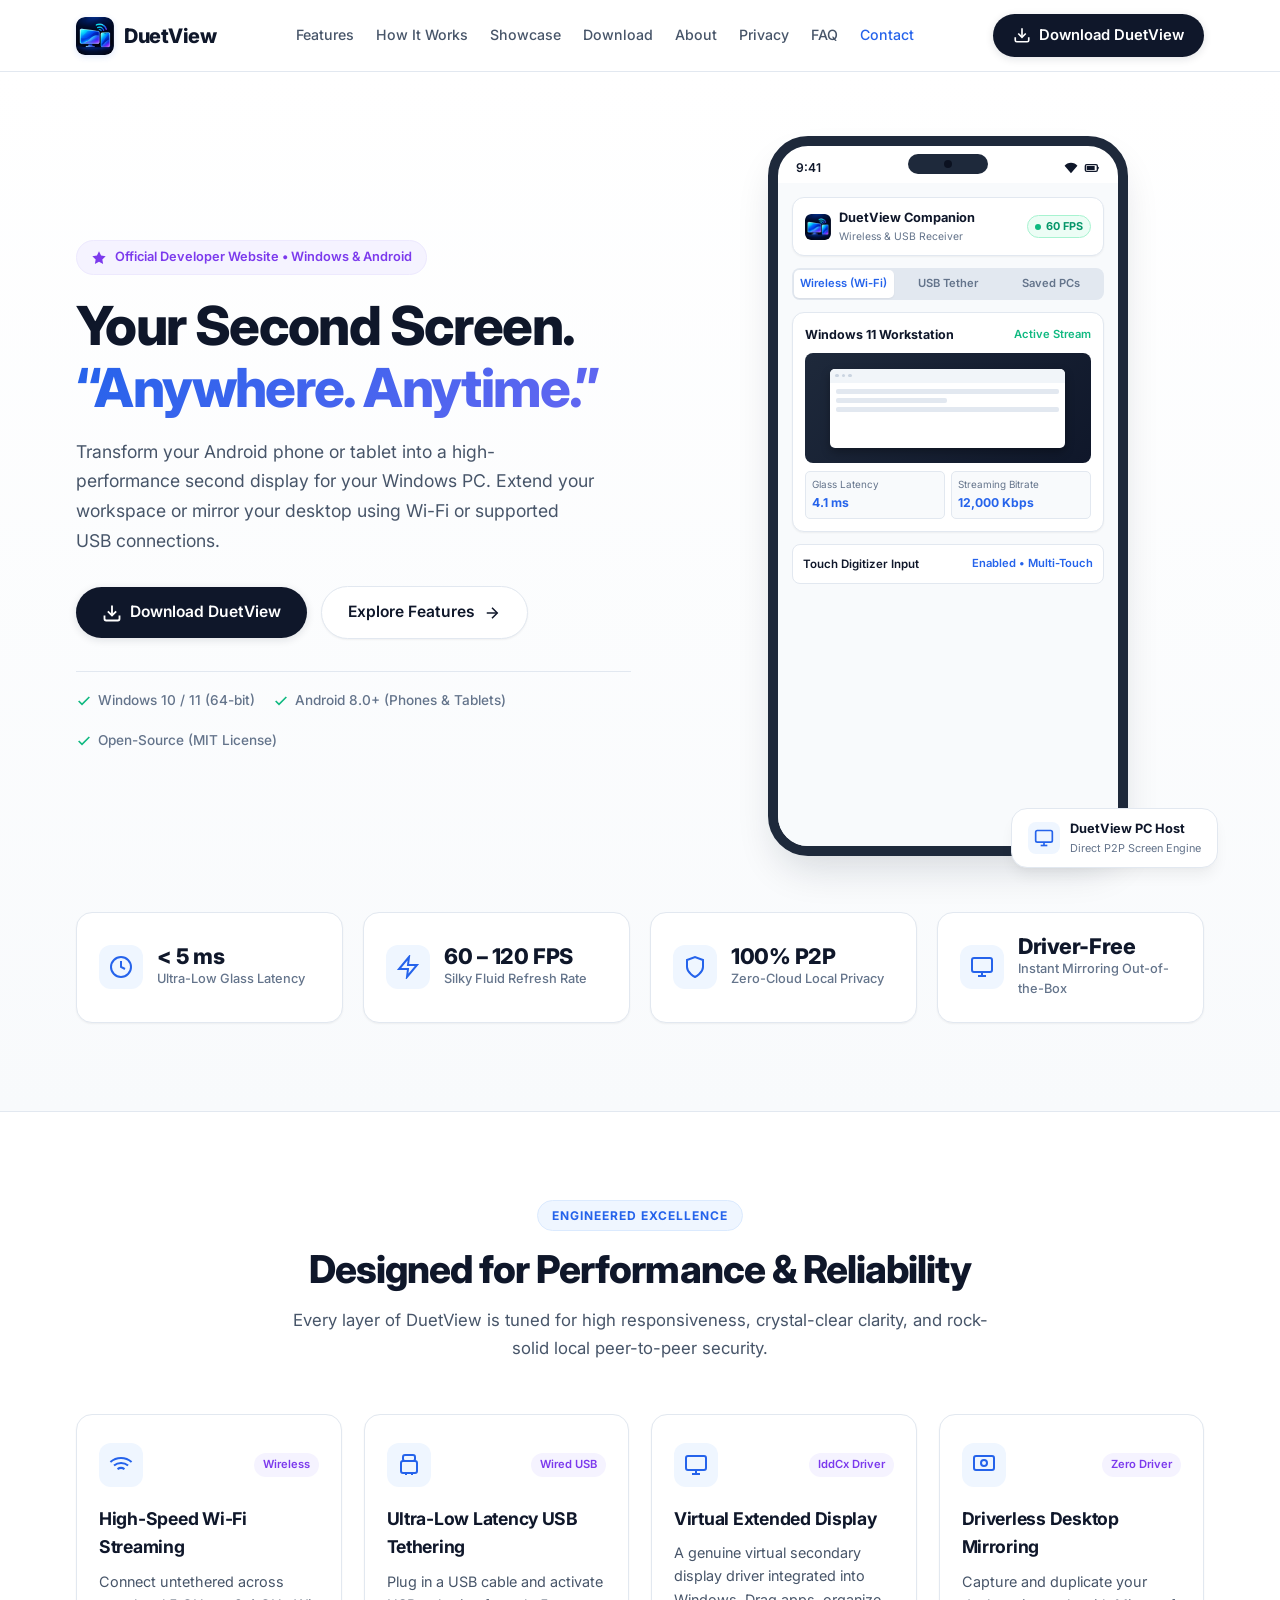
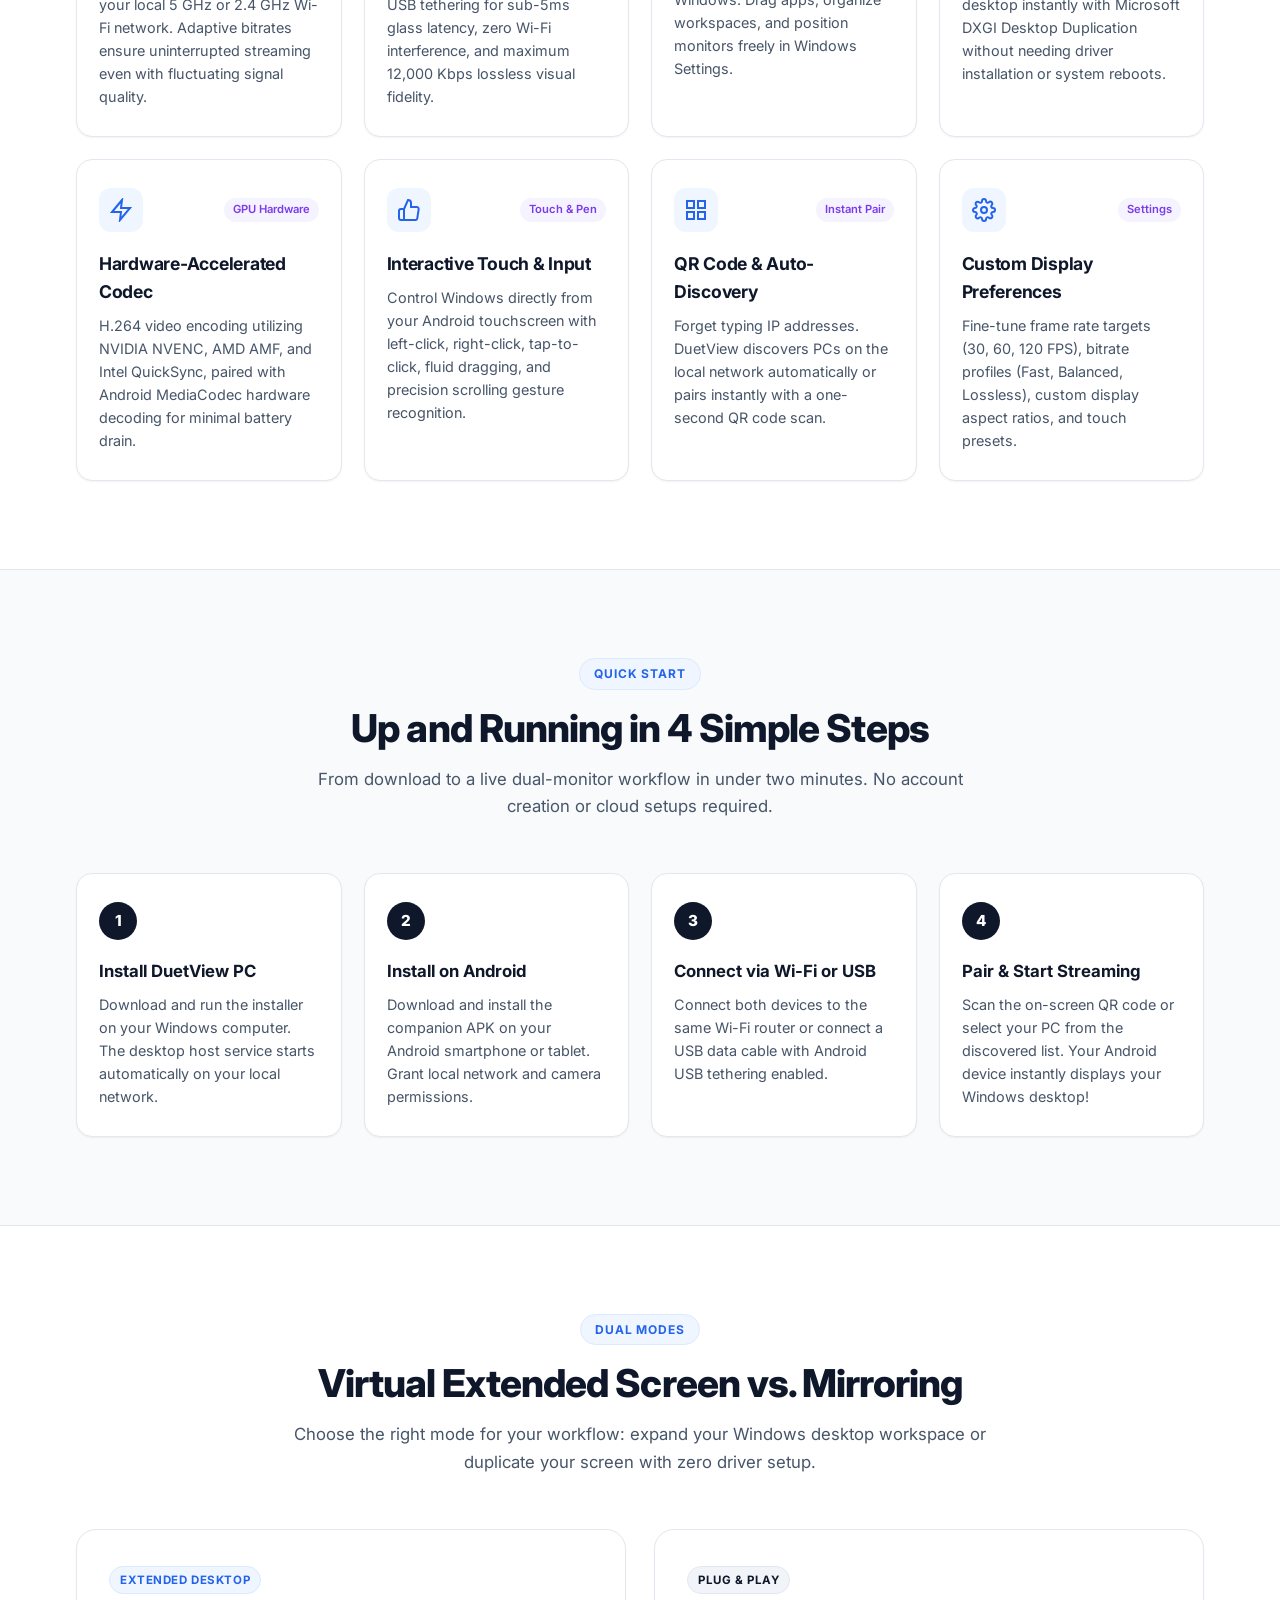
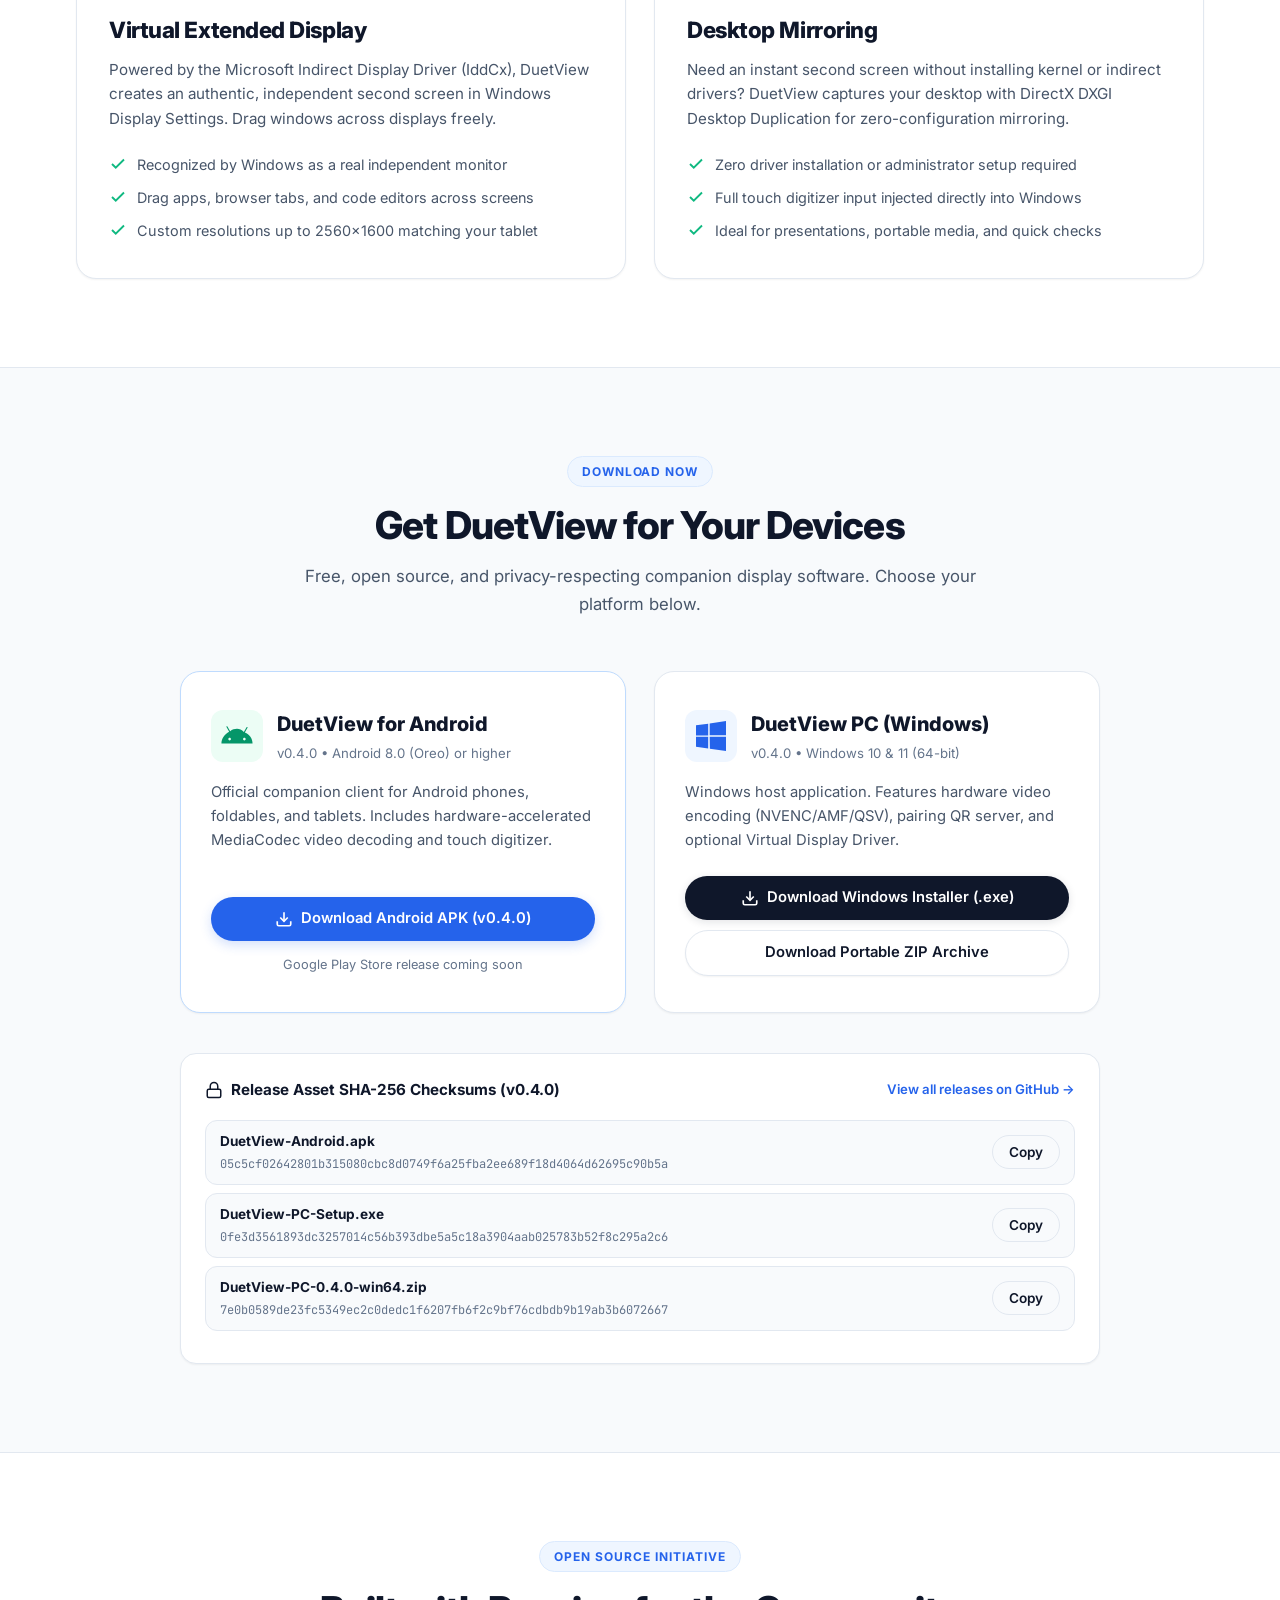
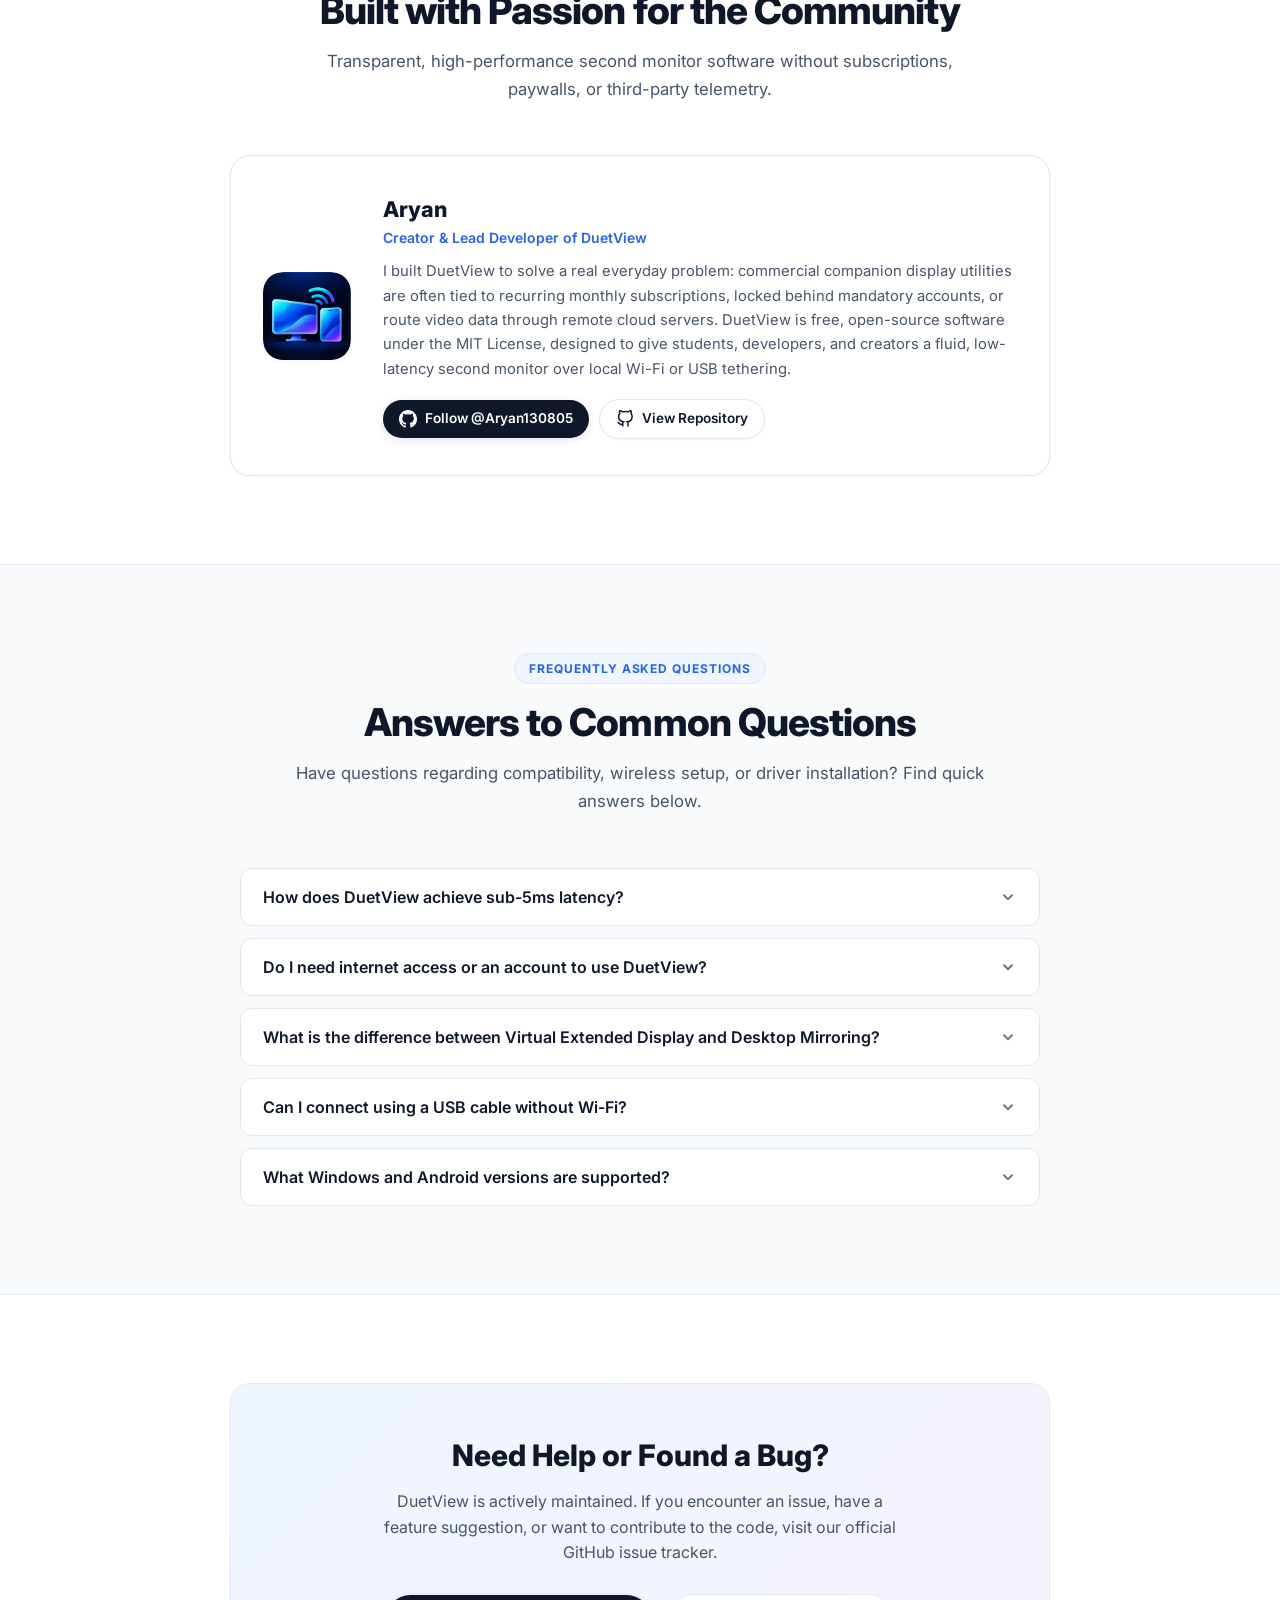
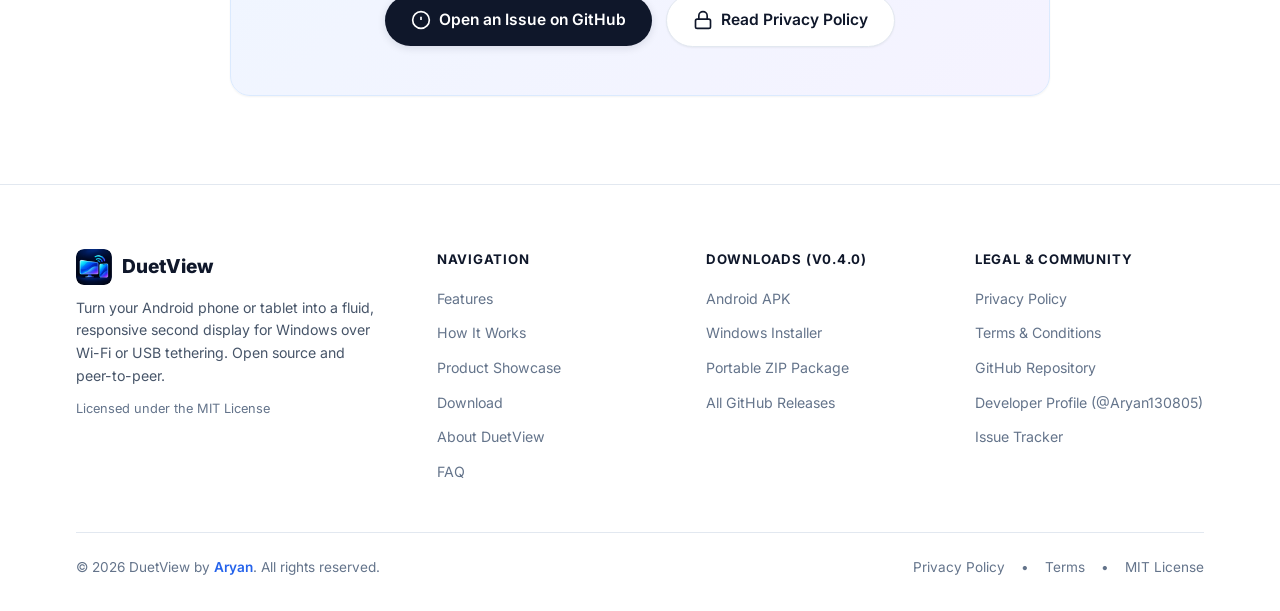
==== commit 2412a6e9: "fix(navbar): remove v0.4.0 badge from navbar and harmonize privacy policy page design" ====
--- a/index.html
+++ b/index.html
@@ -39,7 +39,6 @@
       <a href="#" class="nav-brand" aria-label="DuetView Home">
         <img src="assets/website/images/duetview_icon.png" alt="DuetView Logo" class="brand-logo" width="38" height="38">
         <span class="brand-name">DuetView</span>
-        <span class="brand-badge">v0.4.0</span>
       </a>
 
       <!-- Center: Navigation Links -->
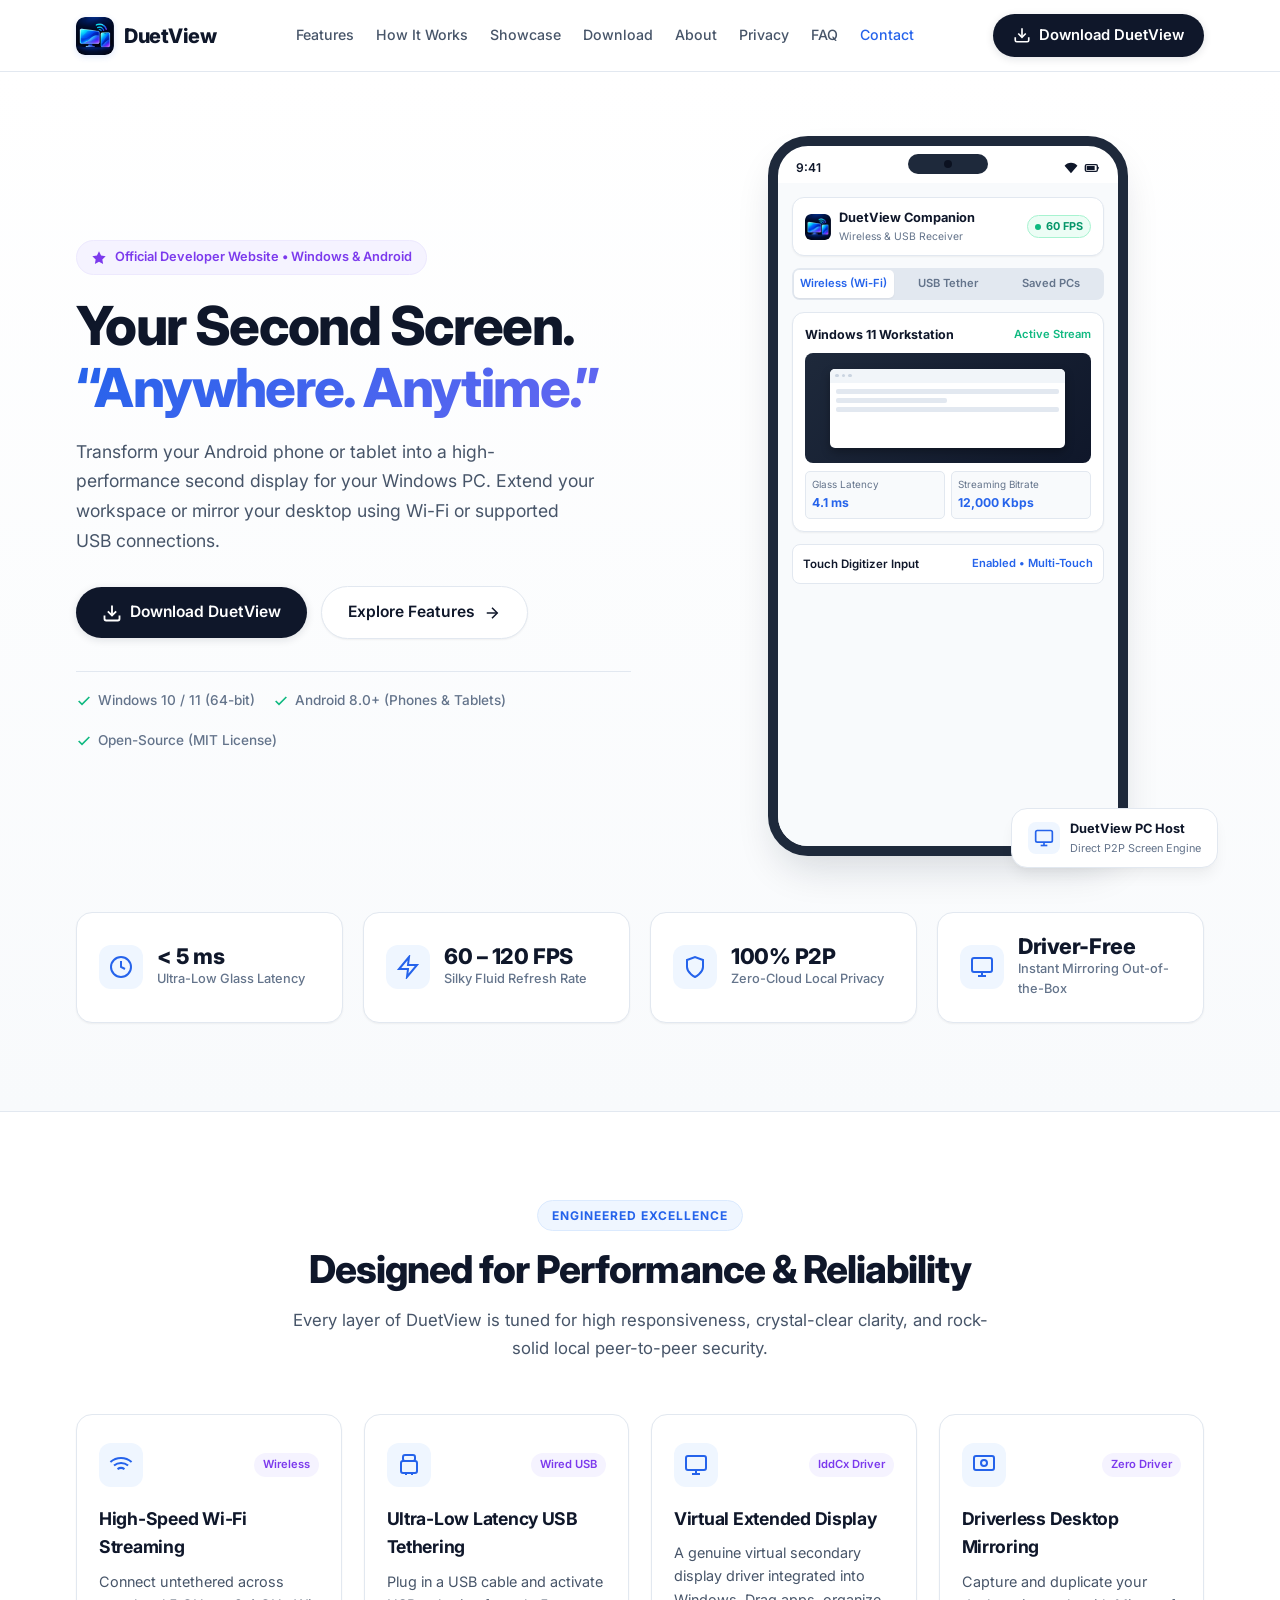
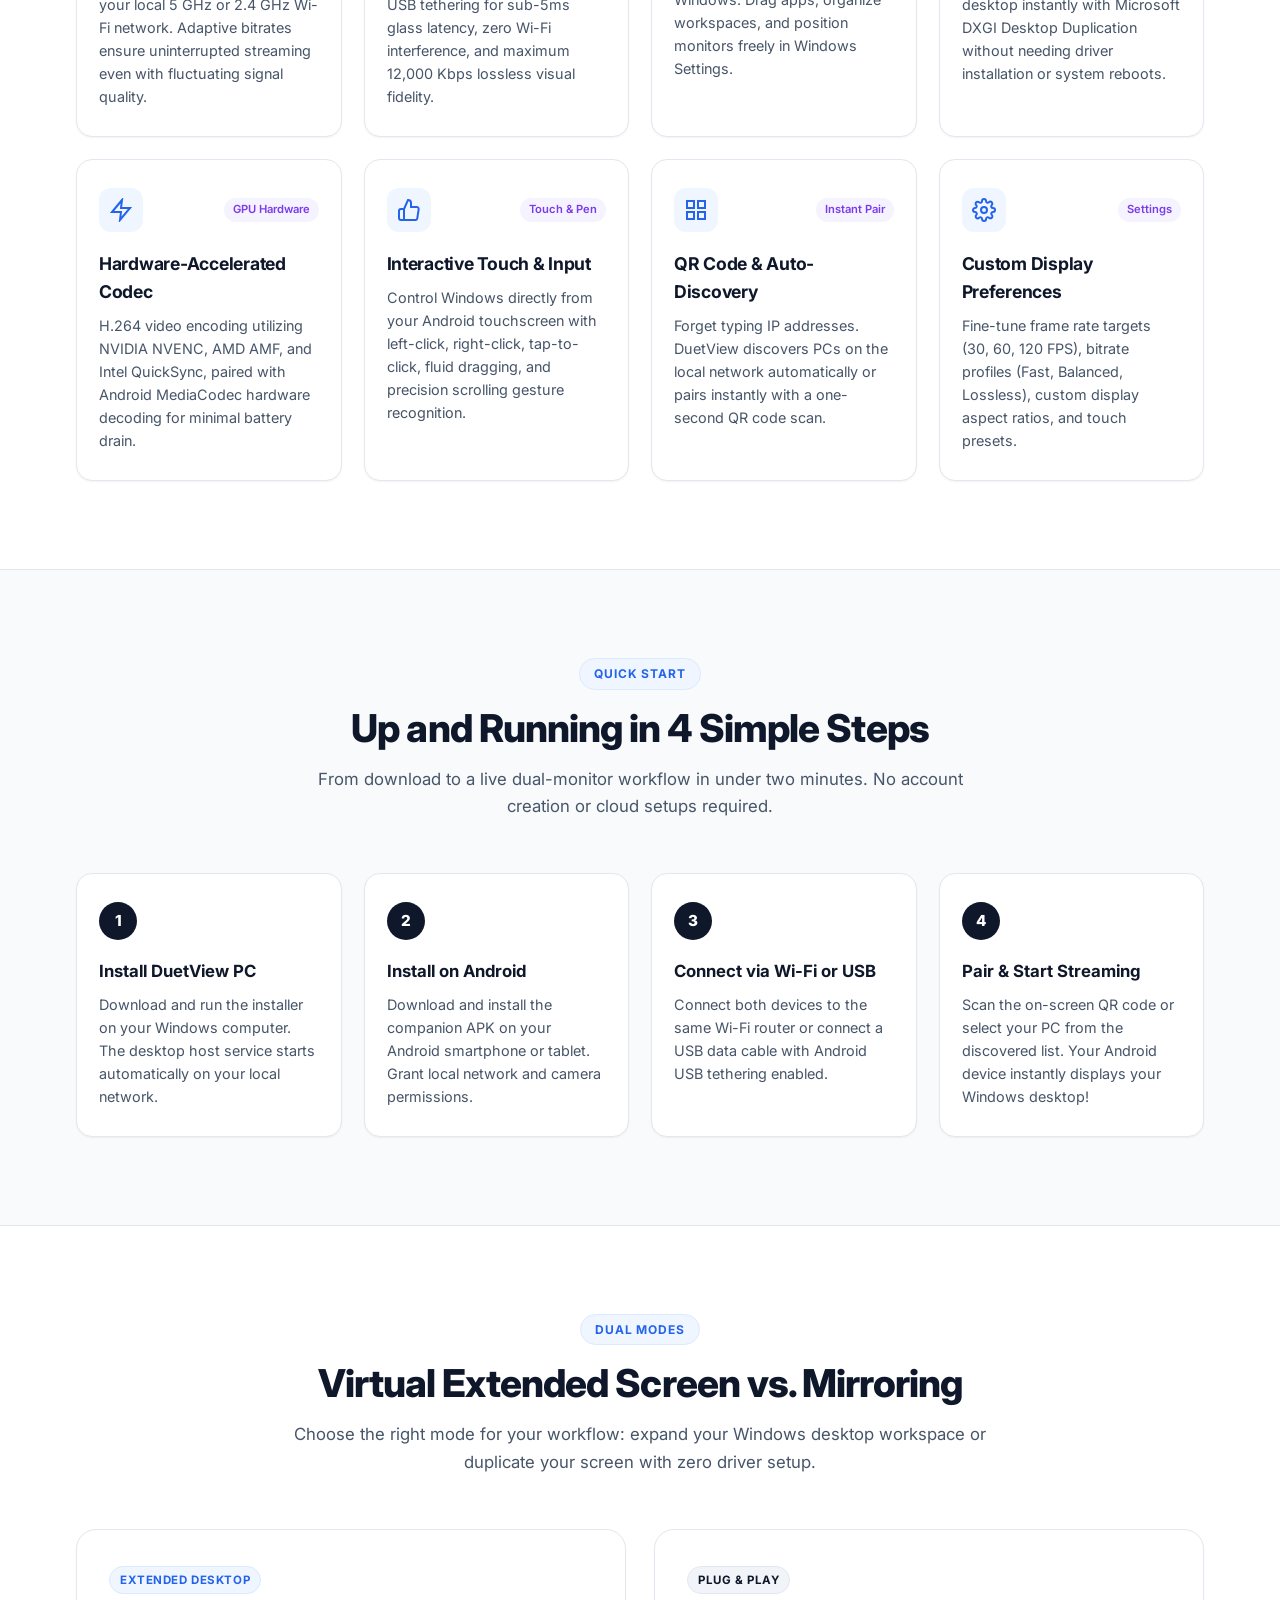
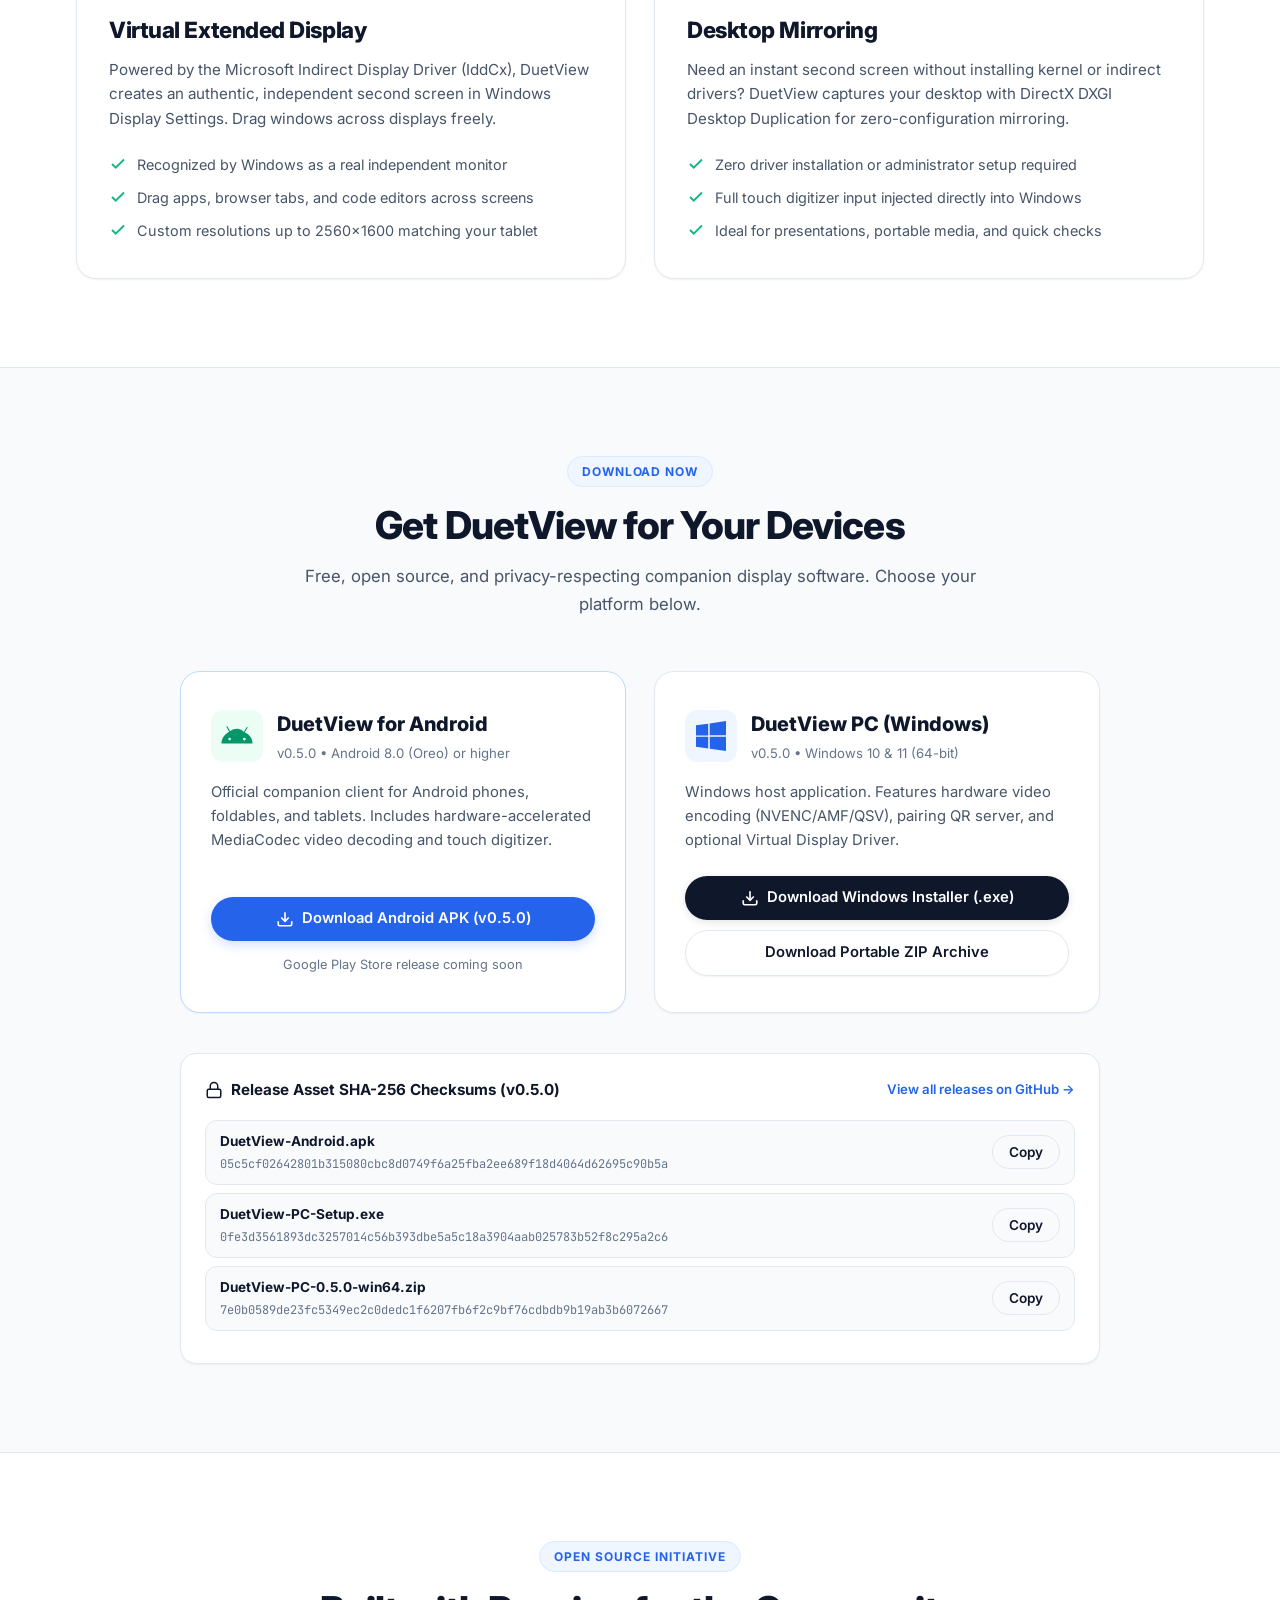
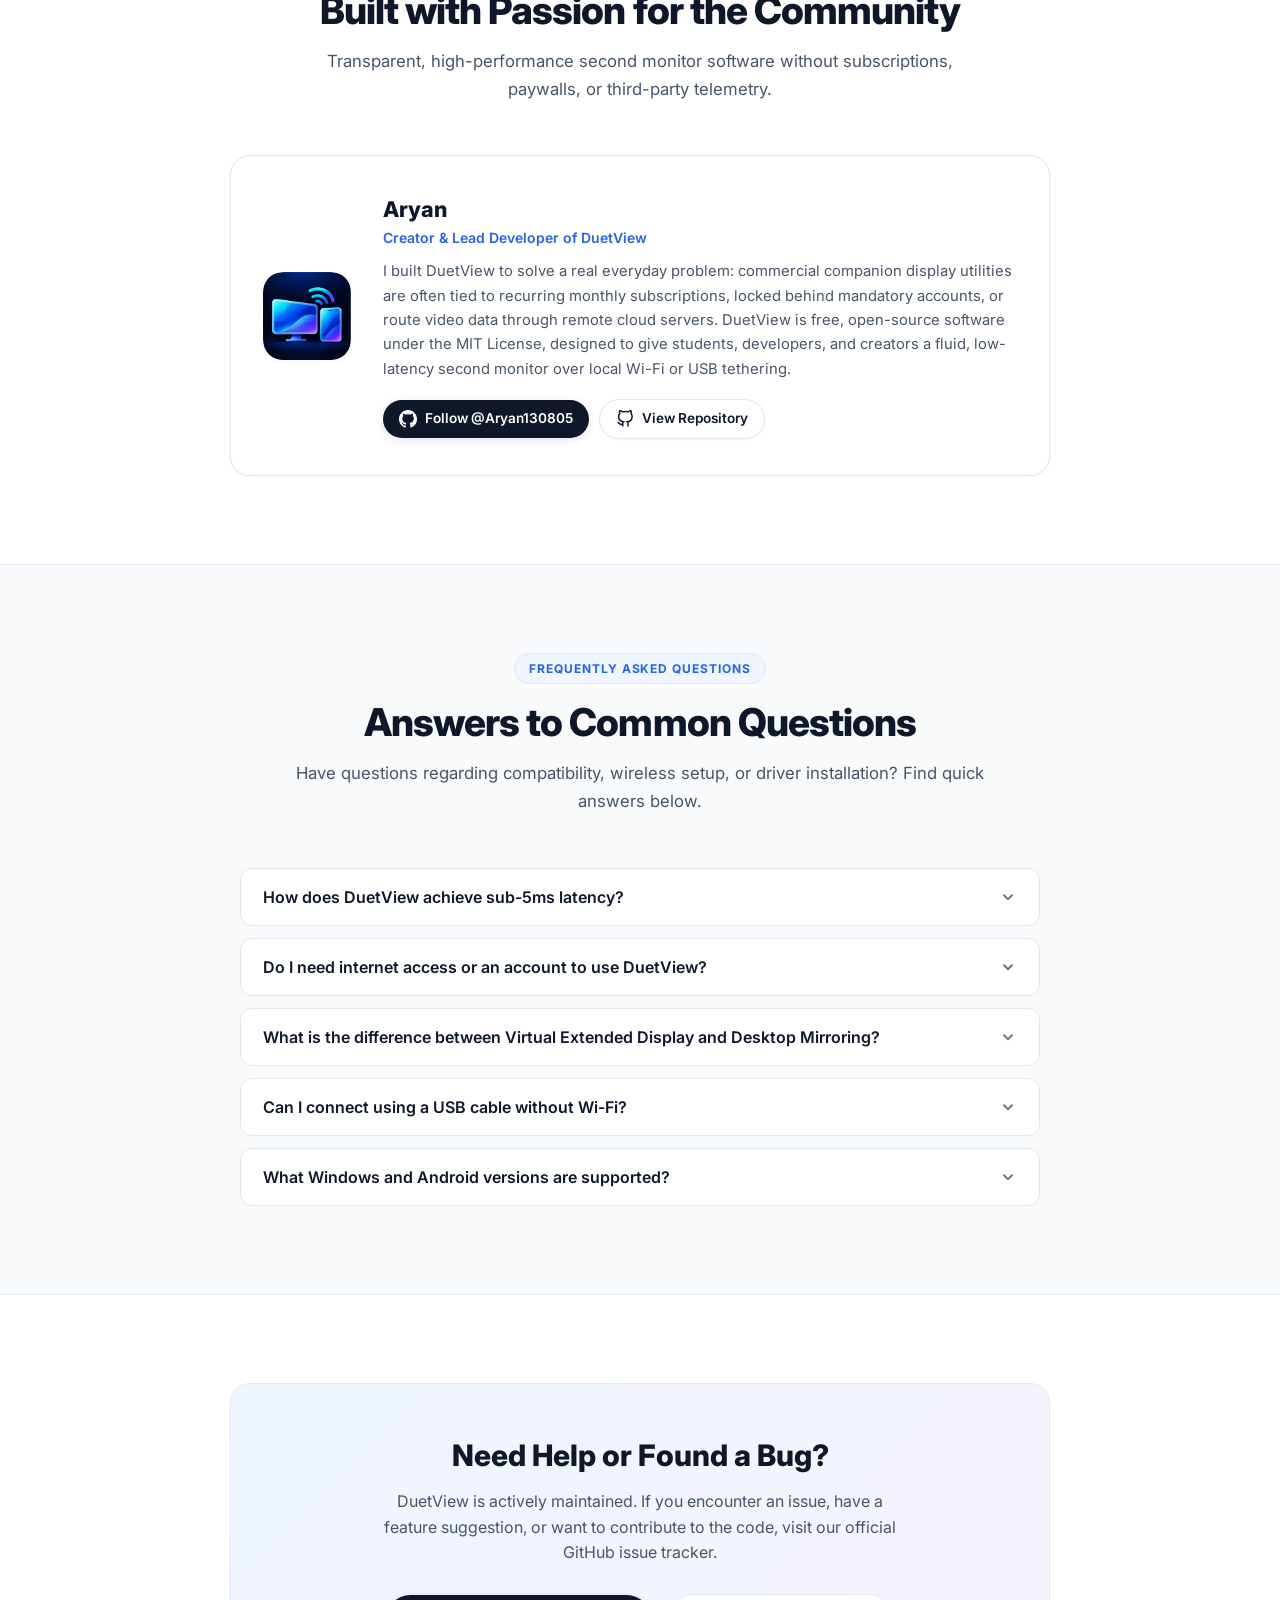
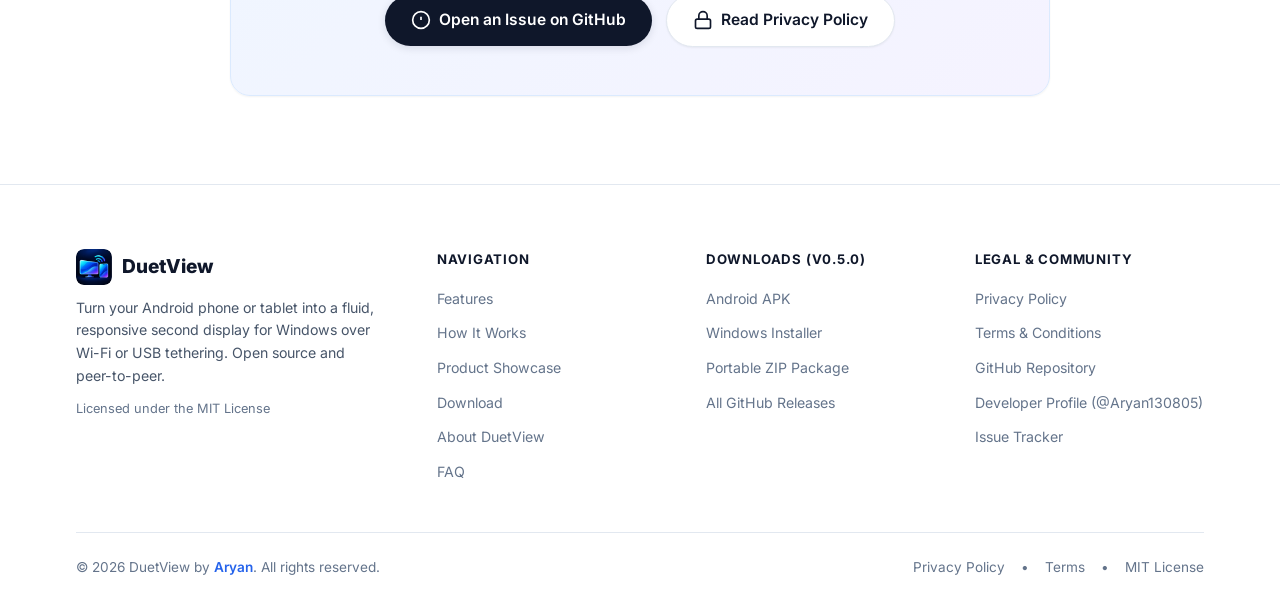
==== commit 083ebc07: "chore: bump version to v0.5.0 across Android, Windows engine, docs, and website" ====
--- a/index.html
+++ b/index.html
@@ -1,18 +1,23 @@
 <!DOCTYPE html>
 <html lang="en">
+
 <head>
   <meta charset="UTF-8">
+  <meta name="google-site-verification" content="3c7aRgMmt-HcUs_Q8w-qkExxg9jPZW0eGsirkVVnmHs" />
   <meta name="viewport" content="width=device-width, initial-scale=1.0">
   <title>DuetView — Your Second Screen. Anywhere. Anytime.</title>
-  <meta name="description" content="DuetView transforms your Android phone or tablet into a high-performance second monitor for your Windows PC over Wi-Fi or USB tethering. 100% peer-to-peer, zero-cloud data, open source.">
-  <meta name="keywords" content="DuetView, second display, second monitor, Android monitor, Windows extended display, portable monitor, low latency streaming, IddCx driver, peer-to-peer screen share">
+  <meta name="description"
+    content="DuetView transforms your Android phone or tablet into a high-performance second monitor for your Windows PC over Wi-Fi or USB tethering. 100% peer-to-peer, zero-cloud data, open source.">
+  <meta name="keywords"
+    content="DuetView, second display, second monitor, Android monitor, Windows extended display, portable monitor, low latency streaming, IddCx driver, peer-to-peer screen share">
   <meta name="author" content="Aryan (@Aryan130805)">
 
   <!-- Open Graph / Meta -->
   <meta property="og:type" content="website">
-  <meta property="og:url" content="https://aryan130805.github.io/DuetView/">
+  <meta property="og:url" content="https://duet-view.vercel.app/">
   <meta property="og:title" content="DuetView — Your Second Screen. Anywhere. Anytime.">
-  <meta property="og:description" content="Transform your Android phone or tablet into a high-performance second display for your Windows PC. Sub-5ms latency, peer-to-peer, zero cloud relay.">
+  <meta property="og:description"
+    content="Transform your Android phone or tablet into a high-performance second display for your Windows PC. Sub-5ms latency, peer-to-peer, zero cloud relay.">
   <meta property="og:image" content="assets/website/images/duetview_icon.png">
 
   <!-- Favicon -->
@@ -23,11 +28,14 @@
   <!-- Google Fonts: Inter & JetBrains Mono -->
   <link rel="preconnect" href="https://fonts.googleapis.com">
   <link rel="preconnect" href="https://fonts.gstatic.com" crossorigin>
-  <link href="https://fonts.googleapis.com/css2?family=Inter:wght@400;500;600;700;800&family=JetBrains+Mono:wght@400;500;600&display=swap" rel="stylesheet">
+  <link
+    href="https://fonts.googleapis.com/css2?family=Inter:wght@400;500;600;700;800&family=JetBrains+Mono:wght@400;500;600&display=swap"
+    rel="stylesheet">
 
   <!-- Stylesheet (Cache-Busted v3.1) -->
   <link rel="stylesheet" href="assets/website/css/style.css?v=3.1">
 </head>
+
 <body>
 
   <!-- =====================================================================
@@ -37,7 +45,8 @@
     <div class="nav-container">
       <!-- Left: Brand Logo & Title (Single Line) -->
       <a href="#" class="nav-brand" aria-label="DuetView Home">
-        <img src="assets/website/images/duetview_icon.png" alt="DuetView Logo" class="brand-logo" width="38" height="38">
+        <img src="assets/website/images/duetview_icon.png" alt="DuetView Logo" class="brand-logo" width="38"
+          height="38">
         <span class="brand-name">DuetView</span>
       </a>
 
@@ -53,7 +62,11 @@
         <li class="nav-item"><a href="#contact" class="nav-link">Contact</a></li>
         <li class="nav-item mobile-cta-item">
           <a href="#download" class="btn btn-primary btn-block">
-            <svg width="18" height="18" viewBox="0 0 24 24" fill="none" stroke="currentColor" stroke-width="2.2"><path d="M21 15v4a2 2 0 0 1-2 2H5a2 2 0 0 1-2-2v-4"></path><polyline points="7 10 12 15 17 10"></polyline><line x1="12" y1="15" x2="12" y2="3"></line></svg>
+            <svg width="18" height="18" viewBox="0 0 24 24" fill="none" stroke="currentColor" stroke-width="2.2">
+              <path d="M21 15v4a2 2 0 0 1-2 2H5a2 2 0 0 1-2-2v-4"></path>
+              <polyline points="7 10 12 15 17 10"></polyline>
+              <line x1="12" y1="15" x2="12" y2="3"></line>
+            </svg>
             <span>Download DuetView</span>
           </a>
         </li>
@@ -62,7 +75,11 @@
       <!-- Right: Primary Action Button & Hamburger Toggle -->
       <div class="nav-actions">
         <a href="#download" class="btn btn-primary nav-cta-desktop">
-          <svg width="18" height="18" viewBox="0 0 24 24" fill="none" stroke="currentColor" stroke-width="2.2"><path d="M21 15v4a2 2 0 0 1-2 2H5a2 2 0 0 1-2-2v-4"></path><polyline points="7 10 12 15 17 10"></polyline><line x1="12" y1="15" x2="12" y2="3"></line></svg>
+          <svg width="18" height="18" viewBox="0 0 24 24" fill="none" stroke="currentColor" stroke-width="2.2">
+            <path d="M21 15v4a2 2 0 0 1-2 2H5a2 2 0 0 1-2-2v-4"></path>
+            <polyline points="7 10 12 15 17 10"></polyline>
+            <line x1="12" y1="15" x2="12" y2="3"></line>
+          </svg>
           <span>Download DuetView</span>
         </a>
         <button class="hamburger" id="hamburger" aria-label="Toggle navigation menu" aria-expanded="false">
@@ -83,7 +100,10 @@
         <!-- Left Column: Content -->
         <div class="hero-content">
           <div class="pill-badge">
-            <svg width="16" height="16" viewBox="0 0 24 24" fill="currentColor"><path d="M12 2L15.09 8.26L22 9.27L17 14.14L18.18 21.02L12 17.77L5.82 21.02L7 14.14L2 9.27L8.91 8.26L12 2Z"/></svg>
+            <svg width="16" height="16" viewBox="0 0 24 24" fill="currentColor">
+              <path
+                d="M12 2L15.09 8.26L22 9.27L17 14.14L18.18 21.02L12 17.77L5.82 21.02L7 14.14L2 9.27L8.91 8.26L12 2Z" />
+            </svg>
             <span>Official Developer Website &bull; Windows &amp; Android</span>
           </div>
 
@@ -93,32 +113,46 @@
           </h1>
 
           <p class="hero-desc">
-            Transform your Android phone or tablet into a high-performance second display for your Windows PC. Extend your workspace or mirror your desktop using Wi-Fi or supported USB connections.
+            Transform your Android phone or tablet into a high-performance second display for your Windows PC. Extend
+            your workspace or mirror your desktop using Wi-Fi or supported USB connections.
           </p>
 
           <div class="hero-cta-group">
             <a href="#download" class="btn btn-primary btn-lg">
-              <svg width="20" height="20" viewBox="0 0 24 24" fill="none" stroke="currentColor" stroke-width="2.2"><path d="M21 15v4a2 2 0 0 1-2 2H5a2 2 0 0 1-2-2v-4"></path><polyline points="7 10 12 15 17 10"></polyline><line x1="12" y1="15" x2="12" y2="3"></line></svg>
+              <svg width="20" height="20" viewBox="0 0 24 24" fill="none" stroke="currentColor" stroke-width="2.2">
+                <path d="M21 15v4a2 2 0 0 1-2 2H5a2 2 0 0 1-2-2v-4"></path>
+                <polyline points="7 10 12 15 17 10"></polyline>
+                <line x1="12" y1="15" x2="12" y2="3"></line>
+              </svg>
               <span>Download DuetView</span>
             </a>
             <a href="#features" class="btn btn-secondary btn-lg">
               <span>Explore Features</span>
-              <svg width="18" height="18" viewBox="0 0 24 24" fill="none" stroke="currentColor" stroke-width="2"><line x1="5" y1="12" x2="19" y2="12"></line><polyline points="12 5 19 12 12 19"></polyline></svg>
+              <svg width="18" height="18" viewBox="0 0 24 24" fill="none" stroke="currentColor" stroke-width="2">
+                <line x1="5" y1="12" x2="19" y2="12"></line>
+                <polyline points="12 5 19 12 12 19"></polyline>
+              </svg>
             </a>
           </div>
 
           <!-- Compatibility Bar -->
           <div class="hero-compat-row">
             <div class="compat-item">
-              <svg width="16" height="16" viewBox="0 0 24 24" fill="none" stroke="currentColor" stroke-width="2.5"><polyline points="20 6 9 17 4 12"></polyline></svg>
+              <svg width="16" height="16" viewBox="0 0 24 24" fill="none" stroke="currentColor" stroke-width="2.5">
+                <polyline points="20 6 9 17 4 12"></polyline>
+              </svg>
               <span>Windows 10 / 11 (64-bit)</span>
             </div>
             <div class="compat-item">
-              <svg width="16" height="16" viewBox="0 0 24 24" fill="none" stroke="currentColor" stroke-width="2.5"><polyline points="20 6 9 17 4 12"></polyline></svg>
+              <svg width="16" height="16" viewBox="0 0 24 24" fill="none" stroke="currentColor" stroke-width="2.5">
+                <polyline points="20 6 9 17 4 12"></polyline>
+              </svg>
               <span>Android 8.0+ (Phones &amp; Tablets)</span>
             </div>
             <div class="compat-item">
-              <svg width="16" height="16" viewBox="0 0 24 24" fill="none" stroke="currentColor" stroke-width="2.5"><polyline points="20 6 9 17 4 12"></polyline></svg>
+              <svg width="16" height="16" viewBox="0 0 24 24" fill="none" stroke="currentColor" stroke-width="2.5">
+                <polyline points="20 6 9 17 4 12"></polyline>
+              </svg>
               <span>Open-Source (MIT License)</span>
             </div>
           </div>
@@ -136,8 +170,14 @@
             <div class="phone-status-bar">
               <span>9:41</span>
               <div style="display: flex; gap: 6px; align-items: center;">
-                <svg width="14" height="14" viewBox="0 0 24 24" fill="currentColor"><path d="M12 3C7.5 3 3.7 4.9 1 8L12 21L23 8C20.3 4.9 16.5 3 12 3Z"/></svg>
-                <svg width="16" height="16" viewBox="0 0 24 24" fill="currentColor"><rect x="2" y="7" width="18" height="10" rx="2" fill="none" stroke="currentColor" stroke-width="2"/><path d="M4 9H16V15H4V9Z"/><rect x="20" y="10" width="2" height="4" rx="1"/></svg>
+                <svg width="14" height="14" viewBox="0 0 24 24" fill="currentColor">
+                  <path d="M12 3C7.5 3 3.7 4.9 1 8L12 21L23 8C20.3 4.9 16.5 3 12 3Z" />
+                </svg>
+                <svg width="16" height="16" viewBox="0 0 24 24" fill="currentColor">
+                  <rect x="2" y="7" width="18" height="10" rx="2" fill="none" stroke="currentColor" stroke-width="2" />
+                  <path d="M4 9H16V15H4V9Z" />
+                  <rect x="20" y="10" width="2" height="4" rx="1" />
+                </svg>
               </div>
             </div>
 
@@ -202,7 +242,8 @@
               </div>
 
               <!-- Quick Control Bar inside Phone -->
-              <div style="background: #ffffff; border: 1px solid #e2e8f0; border-radius: 8px; padding: 10px; display: flex; justify-content: space-between; align-items: center;">
+              <div
+                style="background: #ffffff; border: 1px solid #e2e8f0; border-radius: 8px; padding: 10px; display: flex; justify-content: space-between; align-items: center;">
                 <span style="font-size: 0.72rem; font-weight: 600; color: #0f172a;">Touch Digitizer Input</span>
                 <span style="font-size: 0.7rem; color: #2563eb; font-weight: 600;">Enabled &bull; Multi-Touch</span>
               </div>
@@ -212,7 +253,11 @@
           <!-- Floating Laptop Indicator Badge -->
           <div class="laptop-accent-badge">
             <div class="laptop-icon-wrap">
-              <svg width="20" height="20" viewBox="0 0 24 24" fill="none" stroke="currentColor" stroke-width="2"><rect x="2" y="3" width="20" height="14" rx="2"></rect><line x1="8" y1="21" x2="16" y2="21"></line><line x1="12" y1="17" x2="12" y2="21"></line></svg>
+              <svg width="20" height="20" viewBox="0 0 24 24" fill="none" stroke="currentColor" stroke-width="2">
+                <rect x="2" y="3" width="20" height="14" rx="2"></rect>
+                <line x1="8" y1="21" x2="16" y2="21"></line>
+                <line x1="12" y1="17" x2="12" y2="21"></line>
+              </svg>
             </div>
             <div class="laptop-badge-text">
               <h4>DuetView PC Host</h4>
@@ -226,7 +271,10 @@
       <div class="metrics-row">
         <div class="metric-card">
           <div class="metric-icon-box">
-            <svg width="24" height="24" viewBox="0 0 24 24" fill="none" stroke="currentColor" stroke-width="2"><circle cx="12" cy="12" r="10"></circle><polyline points="12 6 12 12 16 14"></polyline></svg>
+            <svg width="24" height="24" viewBox="0 0 24 24" fill="none" stroke="currentColor" stroke-width="2">
+              <circle cx="12" cy="12" r="10"></circle>
+              <polyline points="12 6 12 12 16 14"></polyline>
+            </svg>
           </div>
           <div>
             <div class="metric-val">&lt; 5 ms</div>
@@ -236,7 +284,9 @@
 
         <div class="metric-card">
           <div class="metric-icon-box">
-            <svg width="24" height="24" viewBox="0 0 24 24" fill="none" stroke="currentColor" stroke-width="2"><polygon points="13 2 3 14 12 14 11 22 21 10 12 10 13 2"></polygon></svg>
+            <svg width="24" height="24" viewBox="0 0 24 24" fill="none" stroke="currentColor" stroke-width="2">
+              <polygon points="13 2 3 14 12 14 11 22 21 10 12 10 13 2"></polygon>
+            </svg>
           </div>
           <div>
             <div class="metric-val">60 – 120 FPS</div>
@@ -246,7 +296,9 @@
 
         <div class="metric-card">
           <div class="metric-icon-box">
-            <svg width="24" height="24" viewBox="0 0 24 24" fill="none" stroke="currentColor" stroke-width="2"><path d="M12 22s8-4 8-10V5l-8-3-8 3v7c0 6 8 10 8 10z"></path></svg>
+            <svg width="24" height="24" viewBox="0 0 24 24" fill="none" stroke="currentColor" stroke-width="2">
+              <path d="M12 22s8-4 8-10V5l-8-3-8 3v7c0 6 8 10 8 10z"></path>
+            </svg>
           </div>
           <div>
             <div class="metric-val">100% P2P</div>
@@ -256,7 +308,11 @@
 
         <div class="metric-card">
           <div class="metric-icon-box">
-            <svg width="24" height="24" viewBox="0 0 24 24" fill="none" stroke="currentColor" stroke-width="2"><rect x="2" y="3" width="20" height="14" rx="2"></rect><line x1="8" y1="21" x2="16" y2="21"></line><line x1="12" y1="17" x2="12" y2="21"></line></svg>
+            <svg width="24" height="24" viewBox="0 0 24 24" fill="none" stroke="currentColor" stroke-width="2">
+              <rect x="2" y="3" width="20" height="14" rx="2"></rect>
+              <line x1="8" y1="21" x2="16" y2="21"></line>
+              <line x1="12" y1="17" x2="12" y2="21"></line>
+            </svg>
           </div>
           <div>
             <div class="metric-val">Driver-Free</div>
@@ -276,7 +332,8 @@
         <span class="section-tag">ENGINEERED EXCELLENCE</span>
         <h2 class="section-title">Designed for Performance &amp; Reliability</h2>
         <p class="section-subtitle">
-          Every layer of DuetView is tuned for high responsiveness, crystal-clear clarity, and rock-solid local peer-to-peer security.
+          Every layer of DuetView is tuned for high responsiveness, crystal-clear clarity, and rock-solid local
+          peer-to-peer security.
         </p>
       </div>
 
@@ -285,96 +342,137 @@
         <div class="feature-card">
           <div class="feature-card-header">
             <div class="feature-icon-wrapper">
-              <svg width="24" height="24" viewBox="0 0 24 24" fill="none" stroke="currentColor" stroke-width="2"><path d="M5 12.55a11 11 0 0 1 14.08 0"></path><path d="M1.42 9a16 16 0 0 1 21.16 0"></path><path d="M8.53 16.11a6 6 0 0 1 6.95 0"></path><line x1="12" y1="20" x2="12.01" y2="20"></line></svg>
+              <svg width="24" height="24" viewBox="0 0 24 24" fill="none" stroke="currentColor" stroke-width="2">
+                <path d="M5 12.55a11 11 0 0 1 14.08 0"></path>
+                <path d="M1.42 9a16 16 0 0 1 21.16 0"></path>
+                <path d="M8.53 16.11a6 6 0 0 1 6.95 0"></path>
+                <line x1="12" y1="20" x2="12.01" y2="20"></line>
+              </svg>
             </div>
             <span class="feature-tag-pill">Wireless</span>
           </div>
           <h3 class="feature-title">High-Speed Wi-Fi Streaming</h3>
-          <p class="feature-desc">Connect untethered across your local 5 GHz or 2.4 GHz Wi-Fi network. Adaptive bitrates ensure uninterrupted streaming even with fluctuating signal quality.</p>
+          <p class="feature-desc">Connect untethered across your local 5 GHz or 2.4 GHz Wi-Fi network. Adaptive bitrates
+            ensure uninterrupted streaming even with fluctuating signal quality.</p>
         </div>
 
         <!-- Feature 2 -->
         <div class="feature-card">
           <div class="feature-card-header">
             <div class="feature-icon-wrapper">
-              <svg width="24" height="24" viewBox="0 0 24 24" fill="none" stroke="currentColor" stroke-width="2"><rect x="6" y="2" width="12" height="6" rx="2"></rect><rect x="4" y="8" width="16" height="12" rx="2"></rect><line x1="9" y1="20" x2="9" y2="22"></line><line x1="15" y1="20" x2="15" y2="22"></line></svg>
+              <svg width="24" height="24" viewBox="0 0 24 24" fill="none" stroke="currentColor" stroke-width="2">
+                <rect x="6" y="2" width="12" height="6" rx="2"></rect>
+                <rect x="4" y="8" width="16" height="12" rx="2"></rect>
+                <line x1="9" y1="20" x2="9" y2="22"></line>
+                <line x1="15" y1="20" x2="15" y2="22"></line>
+              </svg>
             </div>
             <span class="feature-tag-pill">Wired USB</span>
           </div>
           <h3 class="feature-title">Ultra-Low Latency USB Tethering</h3>
-          <p class="feature-desc">Plug in a USB cable and activate USB tethering for sub-5ms glass latency, zero Wi-Fi interference, and maximum 12,000 Kbps lossless visual fidelity.</p>
+          <p class="feature-desc">Plug in a USB cable and activate USB tethering for sub-5ms glass latency, zero Wi-Fi
+            interference, and maximum 12,000 Kbps lossless visual fidelity.</p>
         </div>
 
         <!-- Feature 3 -->
         <div class="feature-card">
           <div class="feature-card-header">
             <div class="feature-icon-wrapper">
-              <svg width="24" height="24" viewBox="0 0 24 24" fill="none" stroke="currentColor" stroke-width="2"><rect x="2" y="3" width="20" height="14" rx="2"></rect><line x1="8" y1="21" x2="16" y2="21"></line><line x1="12" y1="17" x2="12" y2="21"></line></svg>
+              <svg width="24" height="24" viewBox="0 0 24 24" fill="none" stroke="currentColor" stroke-width="2">
+                <rect x="2" y="3" width="20" height="14" rx="2"></rect>
+                <line x1="8" y1="21" x2="16" y2="21"></line>
+                <line x1="12" y1="17" x2="12" y2="21"></line>
+              </svg>
             </div>
             <span class="feature-tag-pill">IddCx Driver</span>
           </div>
           <h3 class="feature-title">Virtual Extended Display</h3>
-          <p class="feature-desc">A genuine virtual secondary display driver integrated into Windows. Drag apps, organize workspaces, and position monitors freely in Windows Settings.</p>
+          <p class="feature-desc">A genuine virtual secondary display driver integrated into Windows. Drag apps,
+            organize workspaces, and position monitors freely in Windows Settings.</p>
         </div>
 
         <!-- Feature 4 -->
         <div class="feature-card">
           <div class="feature-card-header">
             <div class="feature-icon-wrapper">
-              <svg width="24" height="24" viewBox="0 0 24 24" fill="none" stroke="currentColor" stroke-width="2"><rect x="2" y="3" width="20" height="14" rx="2"></rect><circle cx="12" cy="10" r="3"></circle></svg>
+              <svg width="24" height="24" viewBox="0 0 24 24" fill="none" stroke="currentColor" stroke-width="2">
+                <rect x="2" y="3" width="20" height="14" rx="2"></rect>
+                <circle cx="12" cy="10" r="3"></circle>
+              </svg>
             </div>
             <span class="feature-tag-pill">Zero Driver</span>
           </div>
           <h3 class="feature-title">Driverless Desktop Mirroring</h3>
-          <p class="feature-desc">Capture and duplicate your desktop instantly with Microsoft DXGI Desktop Duplication without needing driver installation or system reboots.</p>
+          <p class="feature-desc">Capture and duplicate your desktop instantly with Microsoft DXGI Desktop Duplication
+            without needing driver installation or system reboots.</p>
         </div>
 
         <!-- Feature 5 -->
         <div class="feature-card">
           <div class="feature-card-header">
             <div class="feature-icon-wrapper">
-              <svg width="24" height="24" viewBox="0 0 24 24" fill="none" stroke="currentColor" stroke-width="2"><polygon points="13 2 3 14 12 14 11 22 21 10 12 10 13 2"></polygon></svg>
+              <svg width="24" height="24" viewBox="0 0 24 24" fill="none" stroke="currentColor" stroke-width="2">
+                <polygon points="13 2 3 14 12 14 11 22 21 10 12 10 13 2"></polygon>
+              </svg>
             </div>
             <span class="feature-tag-pill">GPU Hardware</span>
           </div>
           <h3 class="feature-title">Hardware-Accelerated Codec</h3>
-          <p class="feature-desc">H.264 video encoding utilizing NVIDIA NVENC, AMD AMF, and Intel QuickSync, paired with Android MediaCodec hardware decoding for minimal battery drain.</p>
+          <p class="feature-desc">H.264 video encoding utilizing NVIDIA NVENC, AMD AMF, and Intel QuickSync, paired with
+            Android MediaCodec hardware decoding for minimal battery drain.</p>
         </div>
 
         <!-- Feature 6 -->
         <div class="feature-card">
           <div class="feature-card-header">
             <div class="feature-icon-wrapper">
-              <svg width="24" height="24" viewBox="0 0 24 24" fill="none" stroke="currentColor" stroke-width="2"><path d="M14 9V5a3 3 0 0 0-3-3l-4 9v11h11.28a2 2 0 0 0 2-1.7l1.38-9a2 2 0 0 0-2-2.3zM7 22H4a2 2 0 0 1-2-2v-7a2 2 0 0 1 2-2h3"></path></svg>
+              <svg width="24" height="24" viewBox="0 0 24 24" fill="none" stroke="currentColor" stroke-width="2">
+                <path
+                  d="M14 9V5a3 3 0 0 0-3-3l-4 9v11h11.28a2 2 0 0 0 2-1.7l1.38-9a2 2 0 0 0-2-2.3zM7 22H4a2 2 0 0 1-2-2v-7a2 2 0 0 1 2-2h3">
+                </path>
+              </svg>
             </div>
             <span class="feature-tag-pill">Touch &amp; Pen</span>
           </div>
           <h3 class="feature-title">Interactive Touch &amp; Input</h3>
-          <p class="feature-desc">Control Windows directly from your Android touchscreen with left-click, right-click, tap-to-click, fluid dragging, and precision scrolling gesture recognition.</p>
+          <p class="feature-desc">Control Windows directly from your Android touchscreen with left-click, right-click,
+            tap-to-click, fluid dragging, and precision scrolling gesture recognition.</p>
         </div>
 
         <!-- Feature 7 -->
         <div class="feature-card">
           <div class="feature-card-header">
             <div class="feature-icon-wrapper">
-              <svg width="24" height="24" viewBox="0 0 24 24" fill="none" stroke="currentColor" stroke-width="2"><rect x="3" y="3" width="7" height="7"></rect><rect x="14" y="3" width="7" height="7"></rect><rect x="14" y="14" width="7" height="7"></rect><rect x="3" y="14" width="7" height="7"></rect></svg>
+              <svg width="24" height="24" viewBox="0 0 24 24" fill="none" stroke="currentColor" stroke-width="2">
+                <rect x="3" y="3" width="7" height="7"></rect>
+                <rect x="14" y="3" width="7" height="7"></rect>
+                <rect x="14" y="14" width="7" height="7"></rect>
+                <rect x="3" y="14" width="7" height="7"></rect>
+              </svg>
             </div>
             <span class="feature-tag-pill">Instant Pair</span>
           </div>
           <h3 class="feature-title">QR Code &amp; Auto-Discovery</h3>
-          <p class="feature-desc">Forget typing IP addresses. DuetView discovers PCs on the local network automatically or pairs instantly with a one-second QR code scan.</p>
+          <p class="feature-desc">Forget typing IP addresses. DuetView discovers PCs on the local network automatically
+            or pairs instantly with a one-second QR code scan.</p>
         </div>
 
         <!-- Feature 8 -->
         <div class="feature-card">
           <div class="feature-card-header">
             <div class="feature-icon-wrapper">
-              <svg width="24" height="24" viewBox="0 0 24 24" fill="none" stroke="currentColor" stroke-width="2"><circle cx="12" cy="12" r="3"></circle><path d="M19.4 15a1.65 1.65 0 0 0 .33 1.82l.06.06a2 2 0 0 1 0 2.83 2 2 0 0 1-2.83 0l-.06-.06a1.65 1.65 0 0 0-1.82-.33 1.65 1.65 0 0 0-1 1.51V21a2 2 0 0 1-2 2 2 2 0 0 1-2-2v-.09A1.65 1.65 0 0 0 9 19.4a1.65 1.65 0 0 0-1.82.33l-.06.06a2 2 0 0 1-2.83 0 2 2 0 0 1 0-2.83l.06-.06a1.65 1.65 0 0 0 .33-1.82 1.65 1.65 0 0 0-1.51-1H3a2 2 0 0 1-2-2 2 2 0 0 1 2-2h.09A1.65 1.65 0 0 0 4.6 9a1.65 1.65 0 0 0-.33-1.82l-.06-.06a2 2 0 0 1 0-2.83 2 2 0 0 1 2.83 0l.06.06a1.65 1.65 0 0 0 1.82.33H9a1.65 1.65 0 0 0 1-1.51V3a2 2 0 0 1 2-2 2 2 0 0 1 2 2v.09a1.65 1.65 0 0 0 1 1.51 1.65 1.65 0 0 0 1.82-.33l.06-.06a2 2 0 0 1 2.83 0 2 2 0 0 1 0 2.83l-.06.06a1.65 1.65 0 0 0-.33 1.82V9a1.65 1.65 0 0 0 1.51 1H21a2 2 0 0 1 2 2 2 2 0 0 1-2 2h-.09a1.65 1.65 0 0 0-1.51 1z"></path></svg>
+              <svg width="24" height="24" viewBox="0 0 24 24" fill="none" stroke="currentColor" stroke-width="2">
+                <circle cx="12" cy="12" r="3"></circle>
+                <path
+                  d="M19.4 15a1.65 1.65 0 0 0 .33 1.82l.06.06a2 2 0 0 1 0 2.83 2 2 0 0 1-2.83 0l-.06-.06a1.65 1.65 0 0 0-1.82-.33 1.65 1.65 0 0 0-1 1.51V21a2 2 0 0 1-2 2 2 2 0 0 1-2-2v-.09A1.65 1.65 0 0 0 9 19.4a1.65 1.65 0 0 0-1.82.33l-.06.06a2 2 0 0 1-2.83 0 2 2 0 0 1 0-2.83l.06-.06a1.65 1.65 0 0 0 .33-1.82 1.65 1.65 0 0 0-1.51-1H3a2 2 0 0 1-2-2 2 2 0 0 1 2-2h.09A1.65 1.65 0 0 0 4.6 9a1.65 1.65 0 0 0-.33-1.82l-.06-.06a2 2 0 0 1 0-2.83 2 2 0 0 1 2.83 0l.06.06a1.65 1.65 0 0 0 1.82.33H9a1.65 1.65 0 0 0 1-1.51V3a2 2 0 0 1 2-2 2 2 0 0 1 2 2v.09a1.65 1.65 0 0 0 1 1.51 1.65 1.65 0 0 0 1.82-.33l.06-.06a2 2 0 0 1 2.83 0 2 2 0 0 1 0 2.83l-.06.06a1.65 1.65 0 0 0-.33 1.82V9a1.65 1.65 0 0 0 1.51 1H21a2 2 0 0 1 2 2 2 2 0 0 1-2 2h-.09a1.65 1.65 0 0 0-1.51 1z">
+                </path>
+              </svg>
             </div>
             <span class="feature-tag-pill">Settings</span>
           </div>
           <h3 class="feature-title">Custom Display Preferences</h3>
-          <p class="feature-desc">Fine-tune frame rate targets (30, 60, 120 FPS), bitrate profiles (Fast, Balanced, Lossless), custom display aspect ratios, and touch presets.</p>
+          <p class="feature-desc">Fine-tune frame rate targets (30, 60, 120 FPS), bitrate profiles (Fast, Balanced,
+            Lossless), custom display aspect ratios, and touch presets.</p>
         </div>
       </div>
     </div>
@@ -389,7 +487,8 @@
         <span class="section-tag">QUICK START</span>
         <h2 class="section-title">Up and Running in 4 Simple Steps</h2>
         <p class="section-subtitle">
-          From download to a live dual-monitor workflow in under two minutes. No account creation or cloud setups required.
+          From download to a live dual-monitor workflow in under two minutes. No account creation or cloud setups
+          required.
         </p>
       </div>
 
@@ -397,25 +496,29 @@
         <div class="step-card">
           <div class="step-num-badge">1</div>
           <h3 class="step-title">Install DuetView PC</h3>
-          <p class="step-desc">Download and run the installer on your Windows computer. The desktop host service starts automatically on your local network.</p>
+          <p class="step-desc">Download and run the installer on your Windows computer. The desktop host service starts
+            automatically on your local network.</p>
         </div>
 
         <div class="step-card">
           <div class="step-num-badge">2</div>
           <h3 class="step-title">Install on Android</h3>
-          <p class="step-desc">Download and install the companion APK on your Android smartphone or tablet. Grant local network and camera permissions.</p>
+          <p class="step-desc">Download and install the companion APK on your Android smartphone or tablet. Grant local
+            network and camera permissions.</p>
         </div>
 
         <div class="step-card">
           <div class="step-num-badge">3</div>
           <h3 class="step-title">Connect via Wi-Fi or USB</h3>
-          <p class="step-desc">Connect both devices to the same Wi-Fi router or connect a USB data cable with Android USB tethering enabled.</p>
+          <p class="step-desc">Connect both devices to the same Wi-Fi router or connect a USB data cable with Android
+            USB tethering enabled.</p>
         </div>
 
         <div class="step-card">
           <div class="step-num-badge">4</div>
           <h3 class="step-title">Pair &amp; Start Streaming</h3>
-          <p class="step-desc">Scan the on-screen QR code or select your PC from the discovered list. Your Android device instantly displays your Windows desktop!</p>
+          <p class="step-desc">Scan the on-screen QR code or select your PC from the discovered list. Your Android
+            device instantly displays your Windows desktop!</p>
         </div>
       </div>
     </div>
@@ -430,7 +533,8 @@
         <span class="section-tag">DUAL MODES</span>
         <h2 class="section-title">Virtual Extended Screen vs. Mirroring</h2>
         <p class="section-subtitle">
-          Choose the right mode for your workflow: expand your Windows desktop workspace or duplicate your screen with zero driver setup.
+          Choose the right mode for your workflow: expand your Windows desktop workspace or duplicate your screen with
+          zero driver setup.
         </p>
       </div>
 
@@ -440,19 +544,26 @@
           <span class="showcase-badge primary-tag">Extended Desktop</span>
           <h3 class="showcase-heading">Virtual Extended Display</h3>
           <p class="showcase-text">
-            Powered by the Microsoft Indirect Display Driver (IddCx), DuetView creates an authentic, independent second screen in Windows Display Settings. Drag windows across displays freely.
+            Powered by the Microsoft Indirect Display Driver (IddCx), DuetView creates an authentic, independent second
+            screen in Windows Display Settings. Drag windows across displays freely.
           </p>
           <ul class="showcase-checklist">
             <li>
-              <svg width="18" height="18" viewBox="0 0 24 24" fill="none" stroke="currentColor" stroke-width="2.5"><polyline points="20 6 9 17 4 12"></polyline></svg>
+              <svg width="18" height="18" viewBox="0 0 24 24" fill="none" stroke="currentColor" stroke-width="2.5">
+                <polyline points="20 6 9 17 4 12"></polyline>
+              </svg>
               <span>Recognized by Windows as a real independent monitor</span>
             </li>
             <li>
-              <svg width="18" height="18" viewBox="0 0 24 24" fill="none" stroke="currentColor" stroke-width="2.5"><polyline points="20 6 9 17 4 12"></polyline></svg>
+              <svg width="18" height="18" viewBox="0 0 24 24" fill="none" stroke="currentColor" stroke-width="2.5">
+                <polyline points="20 6 9 17 4 12"></polyline>
+              </svg>
               <span>Drag apps, browser tabs, and code editors across screens</span>
             </li>
             <li>
-              <svg width="18" height="18" viewBox="0 0 24 24" fill="none" stroke="currentColor" stroke-width="2.5"><polyline points="20 6 9 17 4 12"></polyline></svg>
+              <svg width="18" height="18" viewBox="0 0 24 24" fill="none" stroke="currentColor" stroke-width="2.5">
+                <polyline points="20 6 9 17 4 12"></polyline>
+              </svg>
               <span>Custom resolutions up to 2560x1600 matching your tablet</span>
             </li>
           </ul>
@@ -463,19 +574,26 @@
           <span class="showcase-badge neutral-tag">Plug &amp; Play</span>
           <h3 class="showcase-heading">Desktop Mirroring</h3>
           <p class="showcase-text">
-            Need an instant second screen without installing kernel or indirect drivers? DuetView captures your desktop with DirectX DXGI Desktop Duplication for zero-configuration mirroring.
+            Need an instant second screen without installing kernel or indirect drivers? DuetView captures your desktop
+            with DirectX DXGI Desktop Duplication for zero-configuration mirroring.
           </p>
           <ul class="showcase-checklist">
             <li>
-              <svg width="18" height="18" viewBox="0 0 24 24" fill="none" stroke="currentColor" stroke-width="2.5"><polyline points="20 6 9 17 4 12"></polyline></svg>
+              <svg width="18" height="18" viewBox="0 0 24 24" fill="none" stroke="currentColor" stroke-width="2.5">
+                <polyline points="20 6 9 17 4 12"></polyline>
+              </svg>
               <span>Zero driver installation or administrator setup required</span>
             </li>
             <li>
-              <svg width="18" height="18" viewBox="0 0 24 24" fill="none" stroke="currentColor" stroke-width="2.5"><polyline points="20 6 9 17 4 12"></polyline></svg>
+              <svg width="18" height="18" viewBox="0 0 24 24" fill="none" stroke="currentColor" stroke-width="2.5">
+                <polyline points="20 6 9 17 4 12"></polyline>
+              </svg>
               <span>Full touch digitizer input injected directly into Windows</span>
             </li>
             <li>
-              <svg width="18" height="18" viewBox="0 0 24 24" fill="none" stroke="currentColor" stroke-width="2.5"><polyline points="20 6 9 17 4 12"></polyline></svg>
+              <svg width="18" height="18" viewBox="0 0 24 24" fill="none" stroke="currentColor" stroke-width="2.5">
+                <polyline points="20 6 9 17 4 12"></polyline>
+              </svg>
               <span>Ideal for presentations, portable media, and quick checks</span>
             </li>
           </ul>
@@ -502,20 +620,29 @@
         <div class="download-card highlight">
           <div class="download-card-header">
             <div class="platform-icon-wrap android">
-              <svg width="32" height="32" viewBox="0 0 24 24" fill="currentColor"><path d="M17.523 15.3414c-.5511 0-.9993-.4486-.9993-.9997s.4482-.9993.9993-.9993c.551 0 .9993.4482.9993.9993.0001.5511-.4483.9997-.9993.9997m-11.046 0c-.5511 0-.9993-.4486-.9993-.9997s.4482-.9993.9993-.9993c.5511 0 .9993.4482.9993.9993 0 .5511-.4482.9997-.9993.9997m11.4045-6.02l1.9973-3.4592a.416.416 0 00-.1521-.5676.416.416 0 00-.5676.1521l-2.0223 3.503C15.5902 7.2433 13.8533 6.64 12 6.64s-3.5902.6033-5.1367 1.7097L4.841 4.8467a.416.416 0 00-.5677-.1521.4157.4157 0 00-.152.5676l1.9972 3.4592C2.6889 10.5738.3333 13.8533.3333 17.6667h23.3334c0-3.8134-2.3556-7.0929-5.7867-8.3453"/></svg>
+              <svg width="32" height="32" viewBox="0 0 24 24" fill="currentColor">
+                <path
+                  d="M17.523 15.3414c-.5511 0-.9993-.4486-.9993-.9997s.4482-.9993.9993-.9993c.551 0 .9993.4482.9993.9993.0001.5511-.4483.9997-.9993.9997m-11.046 0c-.5511 0-.9993-.4486-.9993-.9997s.4482-.9993.9993-.9993c.5511 0 .9993.4482.9993.9993 0 .5511-.4482.9997-.9993.9997m11.4045-6.02l1.9973-3.4592a.416.416 0 00-.1521-.5676.416.416 0 00-.5676.1521l-2.0223 3.503C15.5902 7.2433 13.8533 6.64 12 6.64s-3.5902.6033-5.1367 1.7097L4.841 4.8467a.416.416 0 00-.5677-.1521.4157.4157 0 00-.152.5676l1.9972 3.4592C2.6889 10.5738.3333 13.8533.3333 17.6667h23.3334c0-3.8134-2.3556-7.0929-5.7867-8.3453" />
+              </svg>
             </div>
             <div>
               <h3 class="dl-card-title">DuetView for Android</h3>
-              <span class="dl-card-meta">v0.4.0 &bull; Android 8.0 (Oreo) or higher</span>
+              <span class="dl-card-meta">v0.5.0 &bull; Android 8.0 (Oreo) or higher</span>
             </div>
           </div>
           <p class="dl-card-desc">
-            Official companion client for Android phones, foldables, and tablets. Includes hardware-accelerated MediaCodec video decoding and touch digitizer.
+            Official companion client for Android phones, foldables, and tablets. Includes hardware-accelerated
+            MediaCodec video decoding and touch digitizer.
           </p>
           <div class="dl-card-actions">
-            <a href="https://github.com/Aryan130805/DuetView/releases/download/v0.4.0/DuetView-Android.apk" class="btn btn-primary-blue btn-block">
-              <svg width="18" height="18" viewBox="0 0 24 24" fill="none" stroke="currentColor" stroke-width="2.2"><path d="M21 15v4a2 2 0 0 1-2 2H5a2 2 0 0 1-2-2v-4"></path><polyline points="7 10 12 15 17 10"></polyline><line x1="12" y1="15" x2="12" y2="3"></line></svg>
-              <span>Download Android APK (v0.4.0)</span>
+            <a href="https://github.com/Aryan130805/DuetView/releases/download/v0.5.0/DuetView-Android.apk"
+              class="btn btn-primary-blue btn-block">
+              <svg width="18" height="18" viewBox="0 0 24 24" fill="none" stroke="currentColor" stroke-width="2.2">
+                <path d="M21 15v4a2 2 0 0 1-2 2H5a2 2 0 0 1-2-2v-4"></path>
+                <polyline points="7 10 12 15 17 10"></polyline>
+                <line x1="12" y1="15" x2="12" y2="3"></line>
+              </svg>
+              <span>Download Android APK (v0.5.0)</span>
             </a>
             <div style="font-size: 0.8rem; color: #64748b; text-align: center; margin-top: 4px;">
               Google Play Store release coming soon
@@ -527,22 +654,32 @@
         <div class="download-card">
           <div class="download-card-header">
             <div class="platform-icon-wrap windows">
-              <svg width="30" height="30" viewBox="0 0 24 24" fill="currentColor"><path d="M0 3.449L9.75 2.1v9.451H0m10.949-9.602L24 0v11.4H10.949M0 12.6h9.75v9.451L0 20.699M10.949 12.6H24V24l-12.9-1.801"/></svg>
+              <svg width="30" height="30" viewBox="0 0 24 24" fill="currentColor">
+                <path
+                  d="M0 3.449L9.75 2.1v9.451H0m10.949-9.602L24 0v11.4H10.949M0 12.6h9.75v9.451L0 20.699M10.949 12.6H24V24l-12.9-1.801" />
+              </svg>
             </div>
             <div>
               <h3 class="dl-card-title">DuetView PC (Windows)</h3>
-              <span class="dl-card-meta">v0.4.0 &bull; Windows 10 &amp; 11 (64-bit)</span>
+              <span class="dl-card-meta">v0.5.0 &bull; Windows 10 &amp; 11 (64-bit)</span>
             </div>
           </div>
           <p class="dl-card-desc">
-            Windows host application. Features hardware video encoding (NVENC/AMF/QSV), pairing QR server, and optional Virtual Display Driver.
+            Windows host application. Features hardware video encoding (NVENC/AMF/QSV), pairing QR server, and optional
+            Virtual Display Driver.
           </p>
           <div class="dl-card-actions">
-            <a href="https://github.com/Aryan130805/DuetView/releases/download/v0.4.0/DuetView-PC-Setup.exe" class="btn btn-primary btn-block">
-              <svg width="18" height="18" viewBox="0 0 24 24" fill="none" stroke="currentColor" stroke-width="2.2"><path d="M21 15v4a2 2 0 0 1-2 2H5a2 2 0 0 1-2-2v-4"></path><polyline points="7 10 12 15 17 10"></polyline><line x1="12" y1="15" x2="12" y2="3"></line></svg>
+            <a href="https://github.com/Aryan130805/DuetView/releases/download/v0.5.0/DuetView-PC-Setup.exe"
+              class="btn btn-primary btn-block">
+              <svg width="18" height="18" viewBox="0 0 24 24" fill="none" stroke="currentColor" stroke-width="2.2">
+                <path d="M21 15v4a2 2 0 0 1-2 2H5a2 2 0 0 1-2-2v-4"></path>
+                <polyline points="7 10 12 15 17 10"></polyline>
+                <line x1="12" y1="15" x2="12" y2="3"></line>
+              </svg>
               <span>Download Windows Installer (.exe)</span>
             </a>
-            <a href="https://github.com/Aryan130805/DuetView/releases/download/v0.4.0/DuetView-PC-0.4.0-win64.zip" class="btn btn-secondary btn-block">
+            <a href="https://github.com/Aryan130805/DuetView/releases/download/v0.5.0/DuetView-PC-0.5.0-win64.zip"
+              class="btn btn-secondary btn-block">
               <span>Download Portable ZIP Archive</span>
             </a>
           </div>
@@ -553,10 +690,14 @@
       <div class="checksum-panel">
         <div class="checksum-panel-header">
           <div class="checksum-panel-title">
-            <svg width="18" height="18" viewBox="0 0 24 24" fill="none" stroke="currentColor" stroke-width="2"><rect x="3" y="11" width="18" height="11" rx="2" ry="2"></rect><path d="M7 11V7a5 5 0 0 1 10 0v4"></path></svg>
-            <span>Release Asset SHA-256 Checksums (v0.4.0)</span>
-          </div>
-          <a href="https://github.com/Aryan130805/DuetView/releases" target="_blank" rel="noopener noreferrer" style="font-size: 0.825rem; color: var(--primary); font-weight: 600;">
+            <svg width="18" height="18" viewBox="0 0 24 24" fill="none" stroke="currentColor" stroke-width="2">
+              <rect x="3" y="11" width="18" height="11" rx="2" ry="2"></rect>
+              <path d="M7 11V7a5 5 0 0 1 10 0v4"></path>
+            </svg>
+            <span>Release Asset SHA-256 Checksums (v0.5.0)</span>
+          </div>
+          <a href="https://github.com/Aryan130805/DuetView/releases" target="_blank" rel="noopener noreferrer"
+            style="font-size: 0.825rem; color: var(--primary); font-weight: 600;">
             View all releases on GitHub &rarr;
           </a>
         </div>
@@ -567,7 +708,8 @@
             <span class="checksum-filename">DuetView-Android.apk</span>
             <code class="checksum-hash-code">05c5cf02642801b315080cbc8d0749f6a25fba2ee689f18d4064d62695c90b5a</code>
           </div>
-          <button class="btn btn-outline btn-sm copy-checksum-btn" data-checksum="05c5cf02642801b315080cbc8d0749f6a25fba2ee689f18d4064d62695c90b5a">Copy</button>
+          <button class="btn btn-outline btn-sm copy-checksum-btn"
+            data-checksum="05c5cf02642801b315080cbc8d0749f6a25fba2ee689f18d4064d62695c90b5a">Copy</button>
         </div>
 
         <!-- Windows Setup -->
@@ -576,16 +718,18 @@
             <span class="checksum-filename">DuetView-PC-Setup.exe</span>
             <code class="checksum-hash-code">0fe3d3561893dc3257014c56b393dbe5a5c18a3904aab025783b52f8c295a2c6</code>
           </div>
-          <button class="btn btn-outline btn-sm copy-checksum-btn" data-checksum="0fe3d3561893dc3257014c56b393dbe5a5c18a3904aab025783b52f8c295a2c6">Copy</button>
+          <button class="btn btn-outline btn-sm copy-checksum-btn"
+            data-checksum="0fe3d3561893dc3257014c56b393dbe5a5c18a3904aab025783b52f8c295a2c6">Copy</button>
         </div>
 
         <!-- Windows Portable -->
         <div class="checksum-item-row">
           <div class="checksum-item-info">
-            <span class="checksum-filename">DuetView-PC-0.4.0-win64.zip</span>
+            <span class="checksum-filename">DuetView-PC-0.5.0-win64.zip</span>
             <code class="checksum-hash-code">7e0b0589de23fc5349ec2c0dedc1f6207fb6f2c9bf76cdbdb9b19ab3b6072667</code>
           </div>
-          <button class="btn btn-outline btn-sm copy-checksum-btn" data-checksum="7e0b0589de23fc5349ec2c0dedc1f6207fb6f2c9bf76cdbdb9b19ab3b6072667">Copy</button>
+          <button class="btn btn-outline btn-sm copy-checksum-btn"
+            data-checksum="7e0b0589de23fc5349ec2c0dedc1f6207fb6f2c9bf76cdbdb9b19ab3b6072667">Copy</button>
         </div>
       </div>
     </div>
@@ -600,7 +744,8 @@
         <span class="section-tag">OPEN SOURCE INITIATIVE</span>
         <h2 class="section-title">Built with Passion for the Community</h2>
         <p class="section-subtitle">
-          Transparent, high-performance second monitor software without subscriptions, paywalls, or third-party telemetry.
+          Transparent, high-performance second monitor software without subscriptions, paywalls, or third-party
+          telemetry.
         </p>
       </div>
 
@@ -610,15 +755,27 @@
           <h3 class="dev-name">Aryan</h3>
           <span class="dev-role">Creator &amp; Lead Developer of DuetView</span>
           <p class="dev-bio">
-            I built DuetView to solve a real everyday problem: commercial companion display utilities are often tied to recurring monthly subscriptions, locked behind mandatory accounts, or route video data through remote cloud servers. DuetView is free, open-source software under the MIT License, designed to give students, developers, and creators a fluid, low-latency second monitor over local Wi-Fi or USB tethering.
+            I built DuetView to solve a real everyday problem: commercial companion display utilities are often tied to
+            recurring monthly subscriptions, locked behind mandatory accounts, or route video data through remote cloud
+            servers. DuetView is free, open-source software under the MIT License, designed to give students,
+            developers, and creators a fluid, low-latency second monitor over local Wi-Fi or USB tethering.
           </p>
           <div class="dev-btn-group">
-            <a href="https://github.com/Aryan130805" target="_blank" rel="noopener noreferrer" class="btn btn-primary btn-sm">
-              <svg width="18" height="18" viewBox="0 0 24 24" fill="currentColor"><path d="M12 0C5.37 0 0 5.37 0 12c0 5.31 3.435 9.795 8.205 11.385.6.105.825-.255.825-.57 0-.285-.015-1.23-.015-2.235-3.015.555-3.795-.735-4.035-1.41-.135-.345-.72-1.41-1.23-1.695-.42-.225-1.02-.78-.015-.795.945-.015 1.62.87 1.845 1.23 1.08 1.815 2.805 1.305 3.495.99.105-.78.42-1.305.765-1.605-2.67-.3-5.46-1.335-5.46-5.925 0-1.305.465-2.385 1.23-3.225-.12-.3-.54-1.53.12-3.18 0 0 1.005-.315 3.3 1.23.96-.27 1.98-.405 3-.405s2.04.135 3 .405c2.295-1.56 3.3-1.23 3.3-1.23.66 1.65.24 2.88.12 3.18.765.84 1.23 1.905 1.23 3.225 0 4.605-2.805 5.625-5.475 5.925.435.375.81 1.095.81 2.22 0 1.605-.015 2.895-.015 3.3 0 .315.225.69.825.57A12.02 12.02 0 0 0 24 12c0-6.63-5.37-12-12-12z"/></svg>
+            <a href="https://github.com/Aryan130805" target="_blank" rel="noopener noreferrer"
+              class="btn btn-primary btn-sm">
+              <svg width="18" height="18" viewBox="0 0 24 24" fill="currentColor">
+                <path
+                  d="M12 0C5.37 0 0 5.37 0 12c0 5.31 3.435 9.795 8.205 11.385.6.105.825-.255.825-.57 0-.285-.015-1.23-.015-2.235-3.015.555-3.795-.735-4.035-1.41-.135-.345-.72-1.41-1.23-1.695-.42-.225-1.02-.78-.015-.795.945-.015 1.62.87 1.845 1.23 1.08 1.815 2.805 1.305 3.495.99.105-.78.42-1.305.765-1.605-2.67-.3-5.46-1.335-5.46-5.925 0-1.305.465-2.385 1.23-3.225-.12-.3-.54-1.53.12-3.18 0 0 1.005-.315 3.3 1.23.96-.27 1.98-.405 3-.405s2.04.135 3 .405c2.295-1.56 3.3-1.23 3.3-1.23.66 1.65.24 2.88.12 3.18.765.84 1.23 1.905 1.23 3.225 0 4.605-2.805 5.625-5.475 5.925.435.375.81 1.095.81 2.22 0 1.605-.015 2.895-.015 3.3 0 .315.225.69.825.57A12.02 12.02 0 0 0 24 12c0-6.63-5.37-12-12-12z" />
+              </svg>
               <span>Follow @Aryan130805</span>
             </a>
-            <a href="https://github.com/Aryan130805/DuetView" target="_blank" rel="noopener noreferrer" class="btn btn-secondary btn-sm">
-              <svg width="18" height="18" viewBox="0 0 24 24" fill="none" stroke="currentColor" stroke-width="2"><path d="M9 19c-5 1.5-5-2.5-7-3m14 6v-3.87a3.37 3.37 0 0 0-.94-2.61c3.14-.35 6.44-1.54 6.44-7A5.44 5.44 0 0 0 20 4.77 5.07 5.07 0 0 0 19.91 1S18.73.65 16 2.48a13.38 13.38 0 0 0-7 0C6.27.65 5.09 1 5.09 1A5.07 5.07 0 0 0 5 4.77a5.44 5.44 0 0 0-1.5 3.78c0 5.42 3.3 6.61 6.44 7A3.37 3.37 0 0 0 9 18.13V22"></path></svg>
+            <a href="https://github.com/Aryan130805/DuetView" target="_blank" rel="noopener noreferrer"
+              class="btn btn-secondary btn-sm">
+              <svg width="18" height="18" viewBox="0 0 24 24" fill="none" stroke="currentColor" stroke-width="2">
+                <path
+                  d="M9 19c-5 1.5-5-2.5-7-3m14 6v-3.87a3.37 3.37 0 0 0-.94-2.61c3.14-.35 6.44-1.54 6.44-7A5.44 5.44 0 0 0 20 4.77 5.07 5.07 0 0 0 19.91 1S18.73.65 16 2.48a13.38 13.38 0 0 0-7 0C6.27.65 5.09 1 5.09 1A5.07 5.07 0 0 0 5 4.77a5.44 5.44 0 0 0-1.5 3.78c0 5.42 3.3 6.61 6.44 7A3.37 3.37 0 0 0 9 18.13V22">
+                </path>
+              </svg>
               <span>View Repository</span>
             </a>
           </div>
@@ -645,11 +802,17 @@
         <div class="faq-item">
           <button class="faq-question" aria-expanded="false">
             <span>How does DuetView achieve sub-5ms latency?</span>
-            <span class="faq-chevron"><svg width="18" height="18" viewBox="0 0 24 24" fill="none" stroke="currentColor" stroke-width="2.5"><polyline points="6 9 12 15 18 9"></polyline></svg></span>
+            <span class="faq-chevron"><svg width="18" height="18" viewBox="0 0 24 24" fill="none" stroke="currentColor"
+                stroke-width="2.5">
+                <polyline points="6 9 12 15 18 9"></polyline>
+              </svg></span>
           </button>
           <div class="faq-answer">
             <div class="faq-answer-inner">
-              DuetView captures desktop frames via Microsoft's DirectX Graphics Infrastructure (DXGI) Desktop Duplication API. Frames are encoded in real time using dedicated GPU silicon (NVIDIA NVENC, AMD AMF, or Intel QuickSync) and transmitted over a lightweight, zero-copy local socket directly to your Android device, where they are decoded by hardware via Android's MediaCodec API.
+              DuetView captures desktop frames via Microsoft's DirectX Graphics Infrastructure (DXGI) Desktop
+              Duplication API. Frames are encoded in real time using dedicated GPU silicon (NVIDIA NVENC, AMD AMF, or
+              Intel QuickSync) and transmitted over a lightweight, zero-copy local socket directly to your Android
+              device, where they are decoded by hardware via Android's MediaCodec API.
             </div>
           </div>
         </div>
@@ -658,11 +821,17 @@
         <div class="faq-item">
           <button class="faq-question" aria-expanded="false">
             <span>Do I need internet access or an account to use DuetView?</span>
-            <span class="faq-chevron"><svg width="18" height="18" viewBox="0 0 24 24" fill="none" stroke="currentColor" stroke-width="2.5"><polyline points="6 9 12 15 18 9"></polyline></svg></span>
+            <span class="faq-chevron"><svg width="18" height="18" viewBox="0 0 24 24" fill="none" stroke="currentColor"
+                stroke-width="2.5">
+                <polyline points="6 9 12 15 18 9"></polyline>
+              </svg></span>
           </button>
           <div class="faq-answer">
             <div class="faq-answer-inner">
-              <strong>No. Never.</strong> DuetView is strictly a 100% peer-to-peer local application. It operates entirely over your local Wi-Fi router or a direct USB tethering cable. Your desktop video feed, touch events, and session credentials never leave your local devices and are never transmitted to any external server.
+              <strong>No. Never.</strong> DuetView is strictly a 100% peer-to-peer local application. It operates
+              entirely over your local Wi-Fi router or a direct USB tethering cable. Your desktop video feed, touch
+              events, and session credentials never leave your local devices and are never transmitted to any external
+              server.
             </div>
           </div>
         </div>
@@ -671,11 +840,17 @@
         <div class="faq-item">
           <button class="faq-question" aria-expanded="false">
             <span>What is the difference between Virtual Extended Display and Desktop Mirroring?</span>
-            <span class="faq-chevron"><svg width="18" height="18" viewBox="0 0 24 24" fill="none" stroke="currentColor" stroke-width="2.5"><polyline points="6 9 12 15 18 9"></polyline></svg></span>
+            <span class="faq-chevron"><svg width="18" height="18" viewBox="0 0 24 24" fill="none" stroke="currentColor"
+                stroke-width="2.5">
+                <polyline points="6 9 12 15 18 9"></polyline>
+              </svg></span>
           </button>
           <div class="faq-answer">
             <div class="faq-answer-inner">
-              <strong>Virtual Extended Display</strong> installs an Indirect Display Driver (IddCx) so Windows recognizes an independent second monitor, allowing you to drag windows and organize displays. <strong>Desktop Mirroring</strong> requires zero drivers; it duplicates your existing primary screen onto your Android tablet for presentations or touch control.
+              <strong>Virtual Extended Display</strong> installs an Indirect Display Driver (IddCx) so Windows
+              recognizes an independent second monitor, allowing you to drag windows and organize displays.
+              <strong>Desktop Mirroring</strong> requires zero drivers; it duplicates your existing primary screen onto
+              your Android tablet for presentations or touch control.
             </div>
           </div>
         </div>
@@ -684,11 +859,16 @@
         <div class="faq-item">
           <button class="faq-question" aria-expanded="false">
             <span>Can I connect using a USB cable without Wi-Fi?</span>
-            <span class="faq-chevron"><svg width="18" height="18" viewBox="0 0 24 24" fill="none" stroke="currentColor" stroke-width="2.5"><polyline points="6 9 12 15 18 9"></polyline></svg></span>
+            <span class="faq-chevron"><svg width="18" height="18" viewBox="0 0 24 24" fill="none" stroke="currentColor"
+                stroke-width="2.5">
+                <polyline points="6 9 12 15 18 9"></polyline>
+              </svg></span>
           </button>
           <div class="faq-answer">
             <div class="faq-answer-inner">
-              Yes! Plug your Android device into your Windows PC with a USB cable and enable <strong>USB Tethering</strong> in Android Settings. DuetView automatically detects the USB network adapter and routes all video streaming over the high-speed wired interface.
+              Yes! Plug your Android device into your Windows PC with a USB cable and enable <strong>USB
+                Tethering</strong> in Android Settings. DuetView automatically detects the USB network adapter and
+              routes all video streaming over the high-speed wired interface.
             </div>
           </div>
         </div>
@@ -697,11 +877,16 @@
         <div class="faq-item">
           <button class="faq-question" aria-expanded="false">
             <span>What Windows and Android versions are supported?</span>
-            <span class="faq-chevron"><svg width="18" height="18" viewBox="0 0 24 24" fill="none" stroke="currentColor" stroke-width="2.5"><polyline points="6 9 12 15 18 9"></polyline></svg></span>
+            <span class="faq-chevron"><svg width="18" height="18" viewBox="0 0 24 24" fill="none" stroke="currentColor"
+                stroke-width="2.5">
+                <polyline points="6 9 12 15 18 9"></polyline>
+              </svg></span>
           </button>
           <div class="faq-answer">
             <div class="faq-answer-inner">
-              DuetView supports <strong>Windows 10 and Windows 11 (64-bit)</strong> with any modern Intel, AMD, or NVIDIA GPU supporting DXGI 1.2+ and H.264 video hardware encoding. On mobile, DuetView supports <strong>Android 8.0 (Oreo, API 26) through Android 15</strong> on both phones and tablets.
+              DuetView supports <strong>Windows 10 and Windows 11 (64-bit)</strong> with any modern Intel, AMD, or
+              NVIDIA GPU supporting DXGI 1.2+ and H.264 video hardware encoding. On mobile, DuetView supports
+              <strong>Android 8.0 (Oreo, API 26) through Android 15</strong> on both phones and tablets.
             </div>
           </div>
         </div>
@@ -717,15 +902,24 @@
       <div class="contact-cta-card">
         <h2 class="contact-cta-title">Need Help or Found a Bug?</h2>
         <p class="contact-cta-desc">
-          DuetView is actively maintained. If you encounter an issue, have a feature suggestion, or want to contribute to the code, visit our official GitHub issue tracker.
+          DuetView is actively maintained. If you encounter an issue, have a feature suggestion, or want to contribute
+          to the code, visit our official GitHub issue tracker.
         </p>
         <div class="contact-cta-actions">
-          <a href="https://github.com/Aryan130805/DuetView/issues" target="_blank" rel="noopener noreferrer" class="btn btn-primary btn-lg">
-            <svg width="20" height="20" viewBox="0 0 24 24" fill="none" stroke="currentColor" stroke-width="2"><circle cx="12" cy="12" r="10"></circle><line x1="12" y1="8" x2="12" y2="12"></line><line x1="12" y1="16" x2="12.01" y2="16"></line></svg>
+          <a href="https://github.com/Aryan130805/DuetView/issues" target="_blank" rel="noopener noreferrer"
+            class="btn btn-primary btn-lg">
+            <svg width="20" height="20" viewBox="0 0 24 24" fill="none" stroke="currentColor" stroke-width="2">
+              <circle cx="12" cy="12" r="10"></circle>
+              <line x1="12" y1="8" x2="12" y2="12"></line>
+              <line x1="12" y1="16" x2="12.01" y2="16"></line>
+            </svg>
             <span>Open an Issue on GitHub</span>
           </a>
           <a href="privacy.html" class="btn btn-secondary btn-lg">
-            <svg width="20" height="20" viewBox="0 0 24 24" fill="none" stroke="currentColor" stroke-width="2"><rect x="3" y="11" width="18" height="11" rx="2" ry="2"></rect><path d="M7 11V7a5 5 0 0 1 10 0v4"></path></svg>
+            <svg width="20" height="20" viewBox="0 0 24 24" fill="none" stroke="currentColor" stroke-width="2">
+              <rect x="3" y="11" width="18" height="11" rx="2" ry="2"></rect>
+              <path d="M7 11V7a5 5 0 0 1 10 0v4"></path>
+            </svg>
             <span>Read Privacy Policy</span>
           </a>
         </div>
@@ -742,11 +936,13 @@
         <!-- Col 1: Brand Info -->
         <div class="footer-brand-wrap">
           <div class="footer-brand-logo-row">
-            <img src="assets/website/images/duetview_icon.png" alt="Logo" width="36" height="36" style="border-radius: 8px;">
+            <img src="assets/website/images/duetview_icon.png" alt="Logo" width="36" height="36"
+              style="border-radius: 8px;">
             <span class="footer-brand-name">DuetView</span>
           </div>
           <p class="footer-bio-text">
-            Turn your Android phone or tablet into a fluid, responsive second display for Windows over Wi-Fi or USB tethering. Open source and peer-to-peer.
+            Turn your Android phone or tablet into a fluid, responsive second display for Windows over Wi-Fi or USB
+            tethering. Open source and peer-to-peer.
           </p>
           <div style="font-size: 0.8rem; color: #64748b;">
             Licensed under the MIT License
@@ -768,12 +964,17 @@
 
         <!-- Col 3: Downloads -->
         <div>
-          <h4 class="footer-col-title">Downloads (v0.4.0)</h4>
+          <h4 class="footer-col-title">Downloads (v0.5.0)</h4>
           <ul class="footer-link-list">
-            <li><a href="https://github.com/Aryan130805/DuetView/releases/download/v0.4.0/DuetView-Android.apk">Android APK</a></li>
-            <li><a href="https://github.com/Aryan130805/DuetView/releases/download/v0.4.0/DuetView-PC-Setup.exe">Windows Installer</a></li>
-            <li><a href="https://github.com/Aryan130805/DuetView/releases/download/v0.4.0/DuetView-PC-0.4.0-win64.zip">Portable ZIP Package</a></li>
-            <li><a href="https://github.com/Aryan130805/DuetView/releases" target="_blank" rel="noopener noreferrer">All GitHub Releases</a></li>
+            <li><a href="https://github.com/Aryan130805/DuetView/releases/download/v0.5.0/DuetView-Android.apk">Android
+                APK</a></li>
+            <li><a href="https://github.com/Aryan130805/DuetView/releases/download/v0.5.0/DuetView-PC-Setup.exe">Windows
+                Installer</a></li>
+            <li><a
+                href="https://github.com/Aryan130805/DuetView/releases/download/v0.5.0/DuetView-PC-0.5.0-win64.zip">Portable
+                ZIP Package</a></li>
+            <li><a href="https://github.com/Aryan130805/DuetView/releases" target="_blank" rel="noopener noreferrer">All
+                GitHub Releases</a></li>
           </ul>
         </div>
 
@@ -783,23 +984,28 @@
           <ul class="footer-link-list">
             <li><a href="privacy.html">Privacy Policy</a></li>
             <li><a href="terms.html">Terms &amp; Conditions</a></li>
-            <li><a href="https://github.com/Aryan130805/DuetView" target="_blank" rel="noopener noreferrer">GitHub Repository</a></li>
-            <li><a href="https://github.com/Aryan130805" target="_blank" rel="noopener noreferrer">Developer Profile (@Aryan130805)</a></li>
-            <li><a href="https://github.com/Aryan130805/DuetView/issues" target="_blank" rel="noopener noreferrer">Issue Tracker</a></li>
+            <li><a href="https://github.com/Aryan130805/DuetView" target="_blank" rel="noopener noreferrer">GitHub
+                Repository</a></li>
+            <li><a href="https://github.com/Aryan130805" target="_blank" rel="noopener noreferrer">Developer Profile
+                (@Aryan130805)</a></li>
+            <li><a href="https://github.com/Aryan130805/DuetView/issues" target="_blank" rel="noopener noreferrer">Issue
+                Tracker</a></li>
           </ul>
         </div>
       </div>
 
       <div class="footer-bottom-bar">
         <div>
-          &copy; 2026 DuetView by <a href="https://github.com/Aryan130805" target="_blank" rel="noopener noreferrer" style="color: var(--primary); font-weight: 600;">Aryan</a>. All rights reserved.
+          &copy; 2026 DuetView by <a href="https://github.com/Aryan130805" target="_blank" rel="noopener noreferrer"
+            style="color: var(--primary); font-weight: 600;">Aryan</a>. All rights reserved.
         </div>
         <div style="display: flex; gap: 16px;">
           <a href="privacy.html">Privacy Policy</a>
           <span>&bull;</span>
           <a href="terms.html">Terms</a>
           <span>&bull;</span>
-          <a href="https://github.com/Aryan130805/DuetView/blob/main/LICENSE" target="_blank" rel="noopener noreferrer">MIT License</a>
+          <a href="https://github.com/Aryan130805/DuetView/blob/main/LICENSE" target="_blank"
+            rel="noopener noreferrer">MIT License</a>
         </div>
       </div>
     </div>
@@ -807,10 +1013,13 @@
 
   <!-- Floating Back-to-Top Button -->
   <button class="back-to-top" id="backToTop" aria-label="Scroll back to top">
-    <svg width="20" height="20" viewBox="0 0 24 24" fill="none" stroke="currentColor" stroke-width="2.5"><polyline points="18 15 12 9 6 15"></polyline></svg>
+    <svg width="20" height="20" viewBox="0 0 24 24" fill="none" stroke="currentColor" stroke-width="2.5">
+      <polyline points="18 15 12 9 6 15"></polyline>
+    </svg>
   </button>
 
   <!-- JavaScript (Cache-Busted v3.1) -->
   <script src="assets/website/js/main.js?v=3.1"></script>
 </body>
-</html>
+
+</html>
